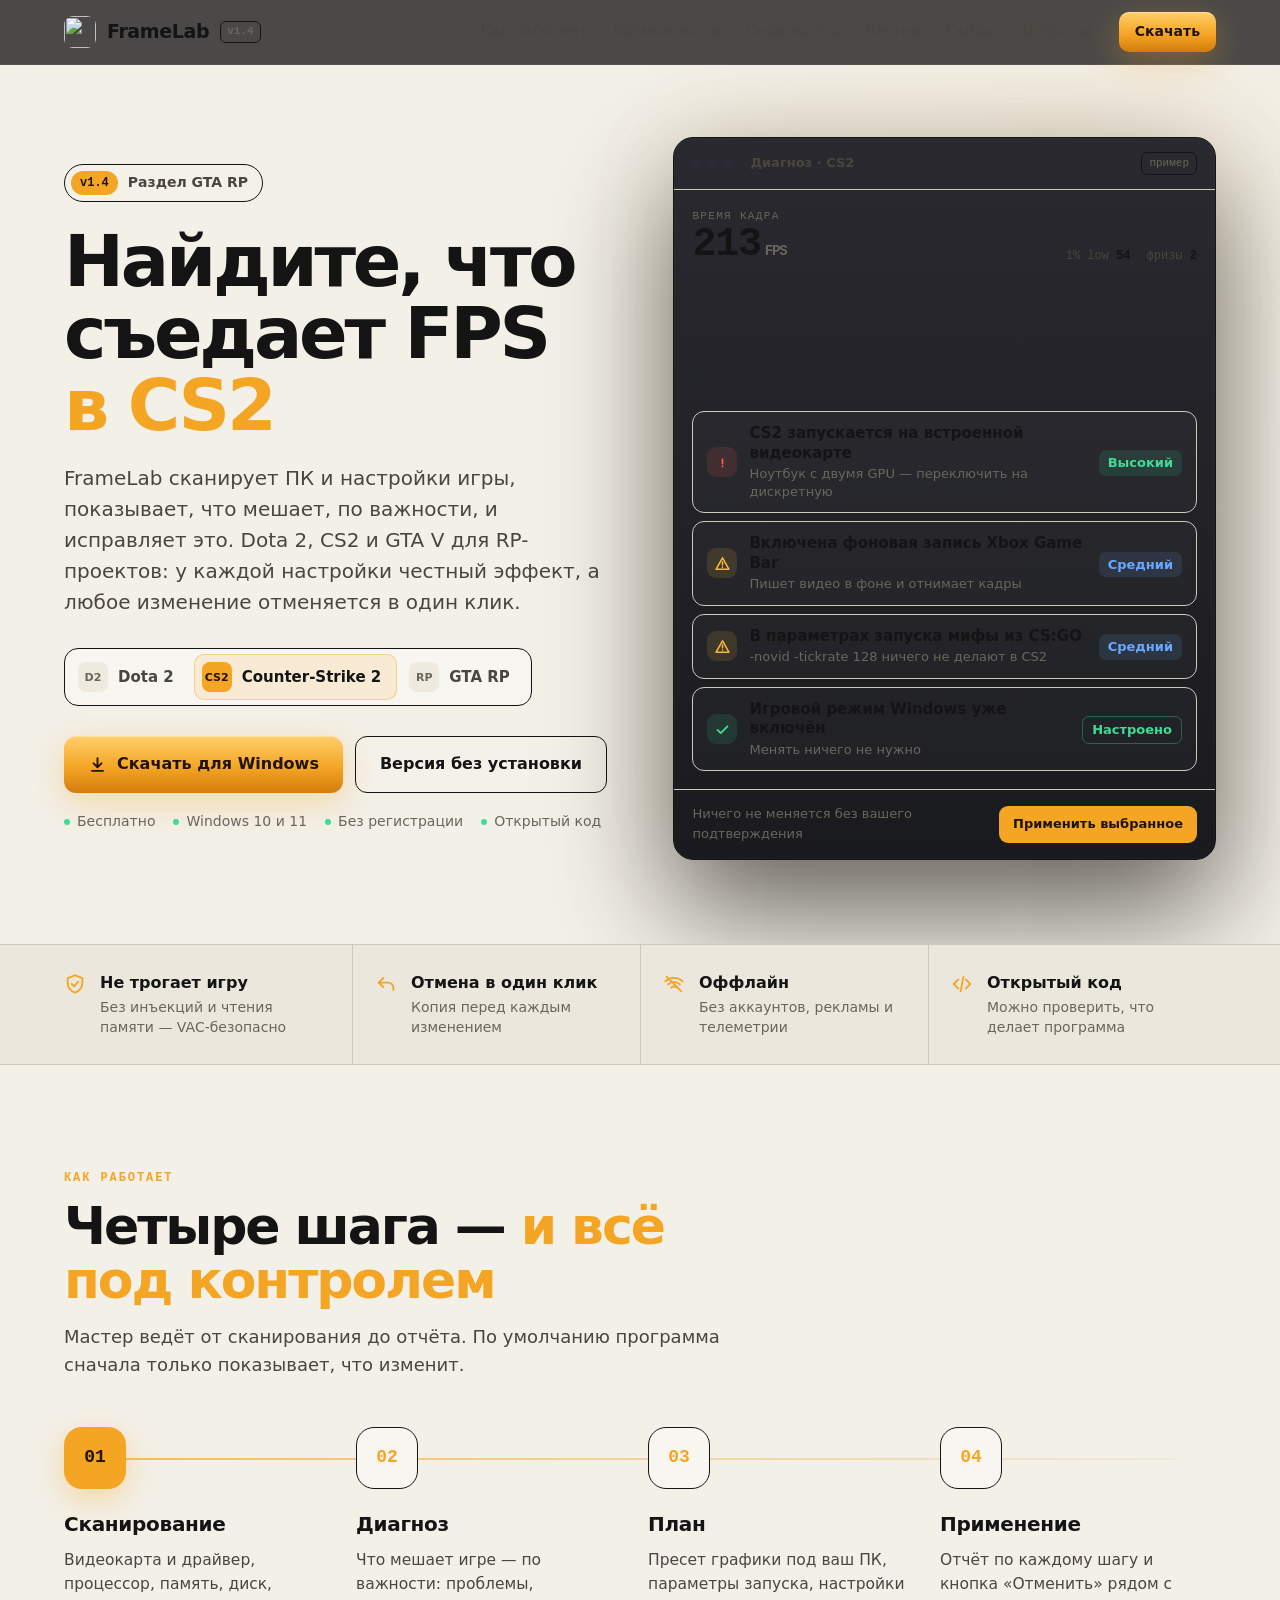
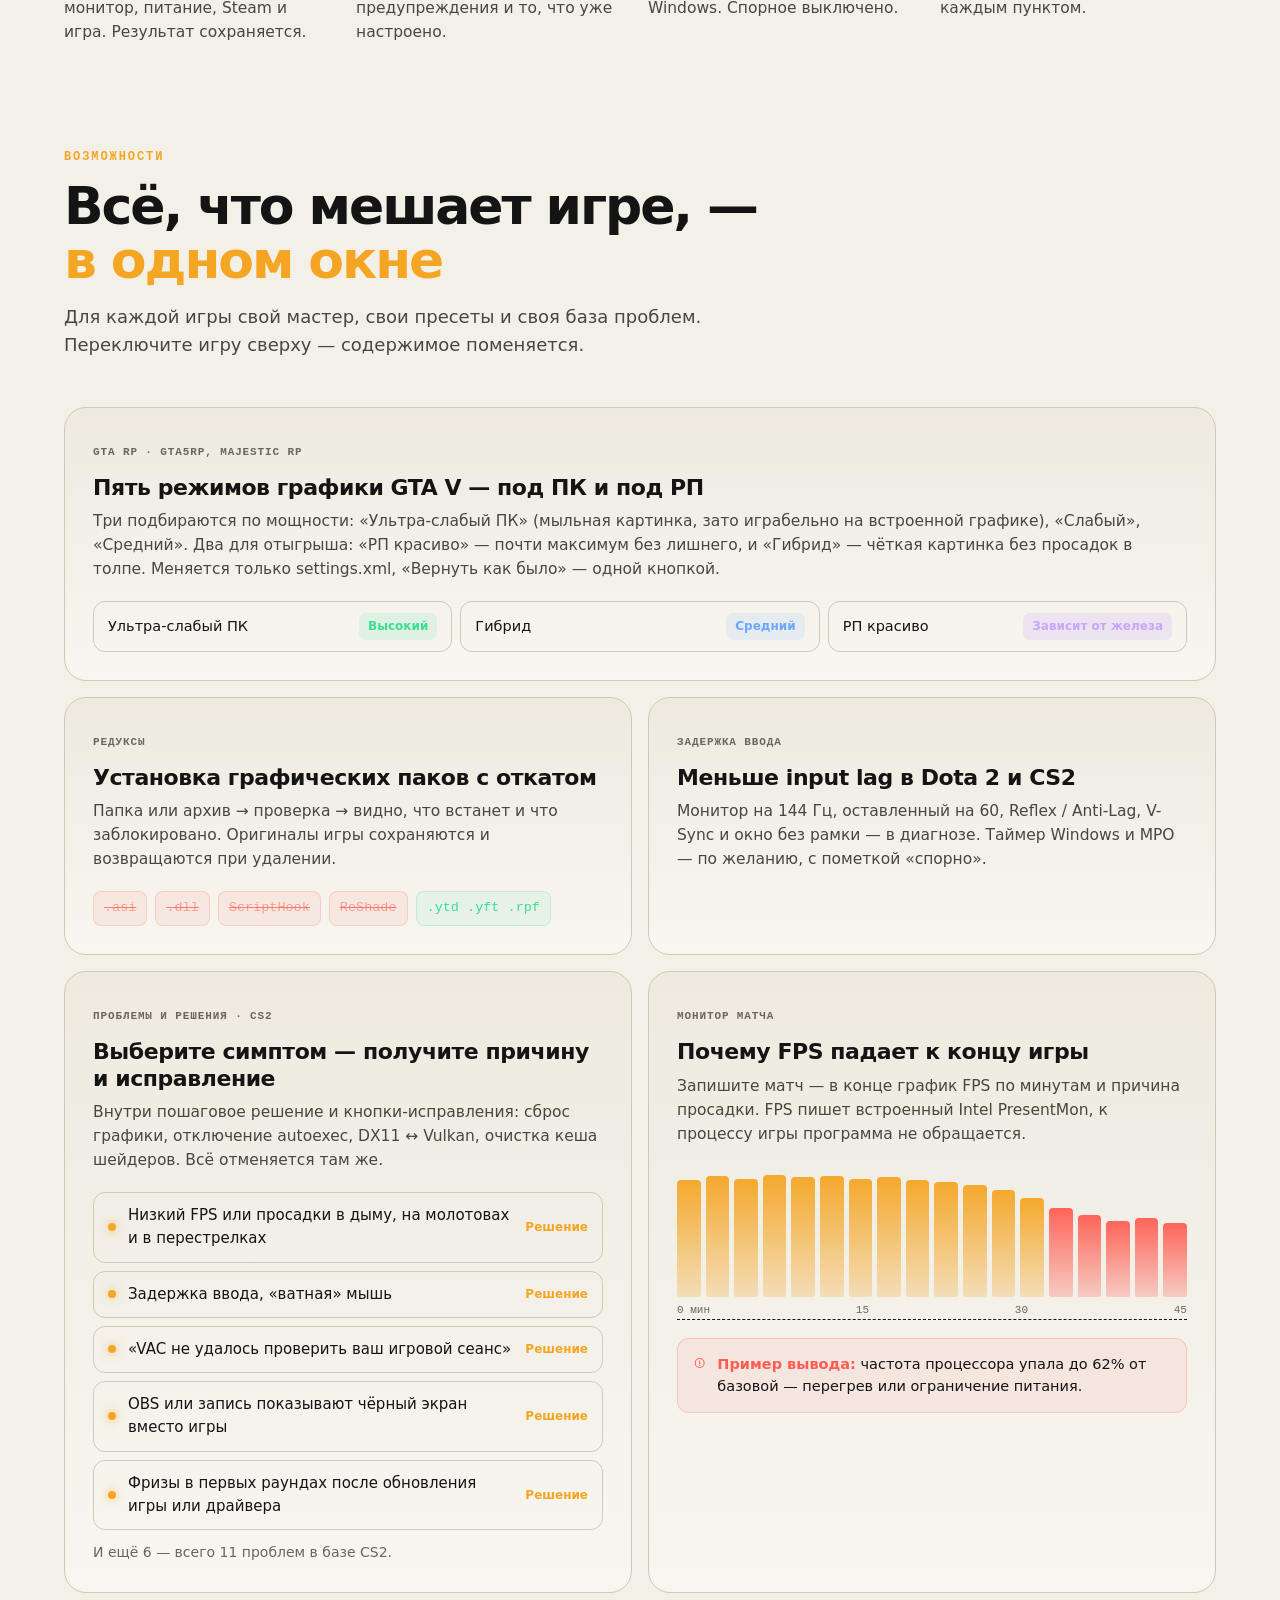
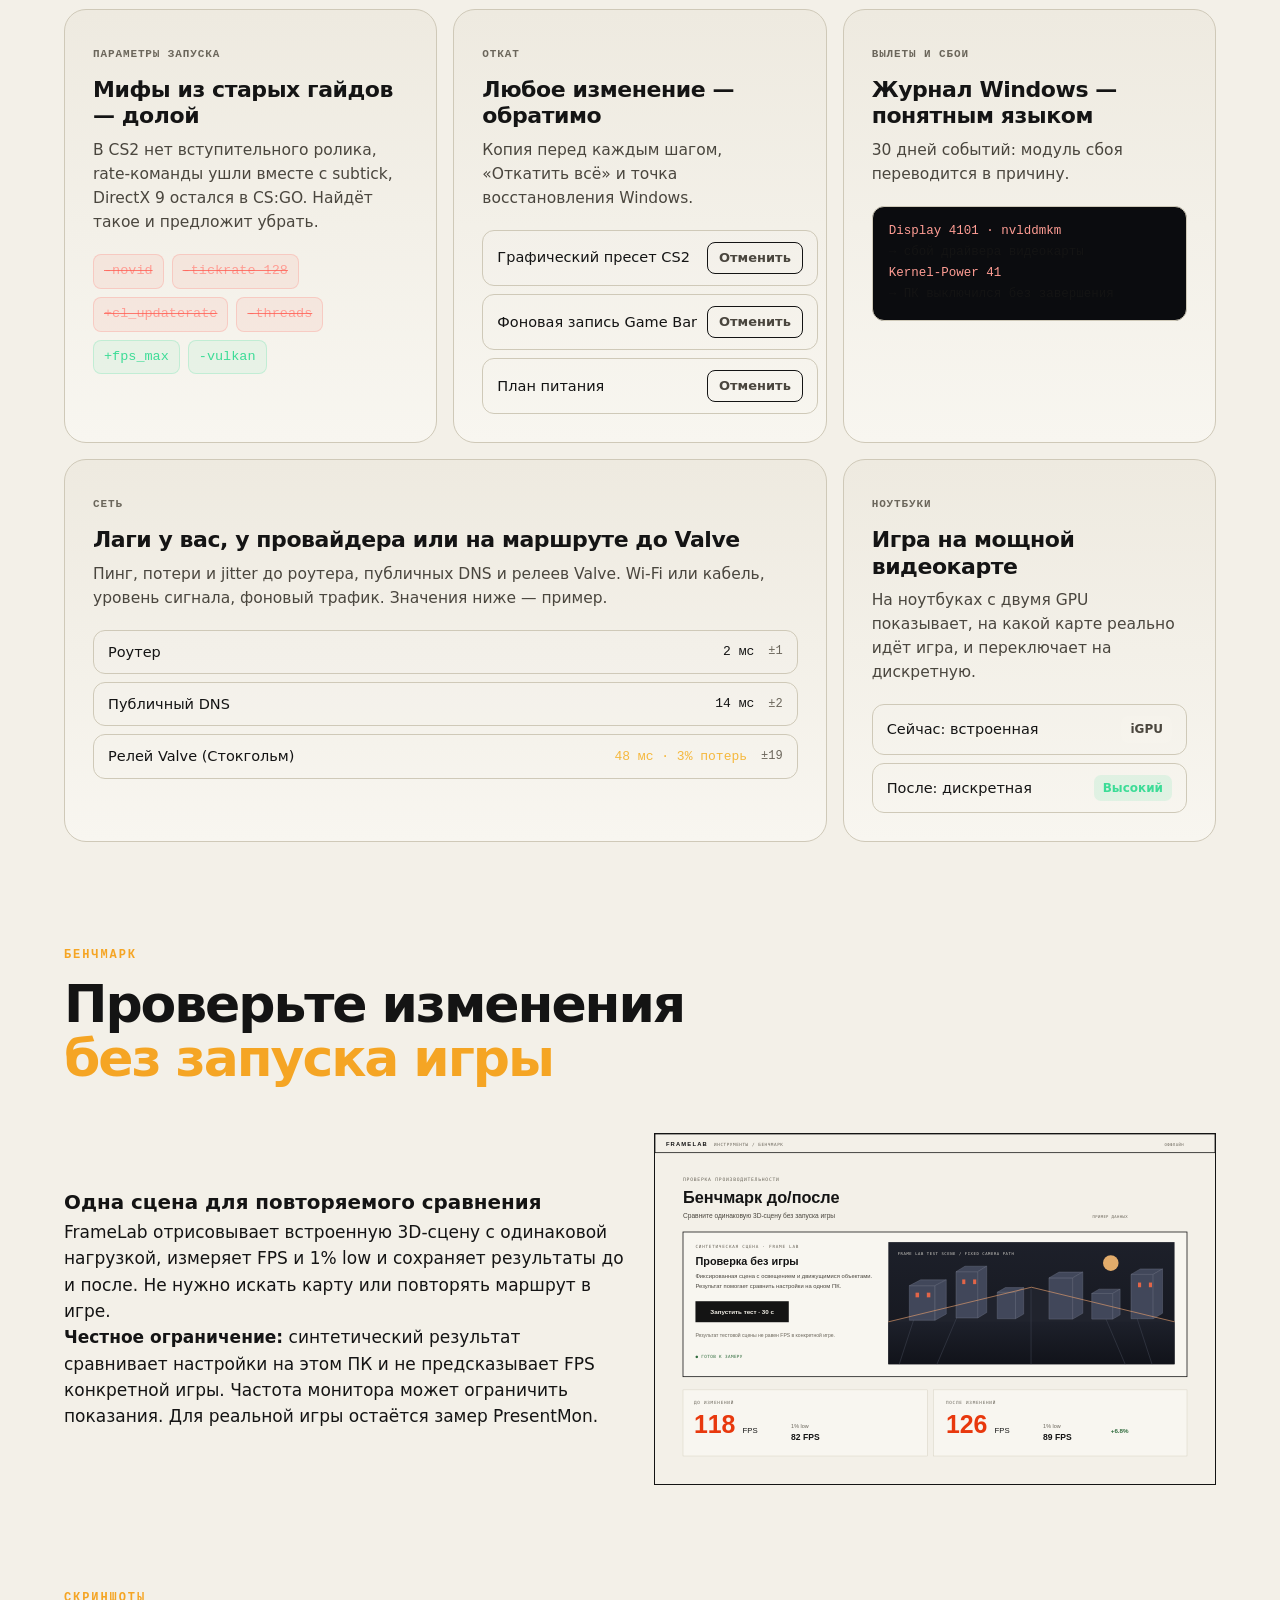
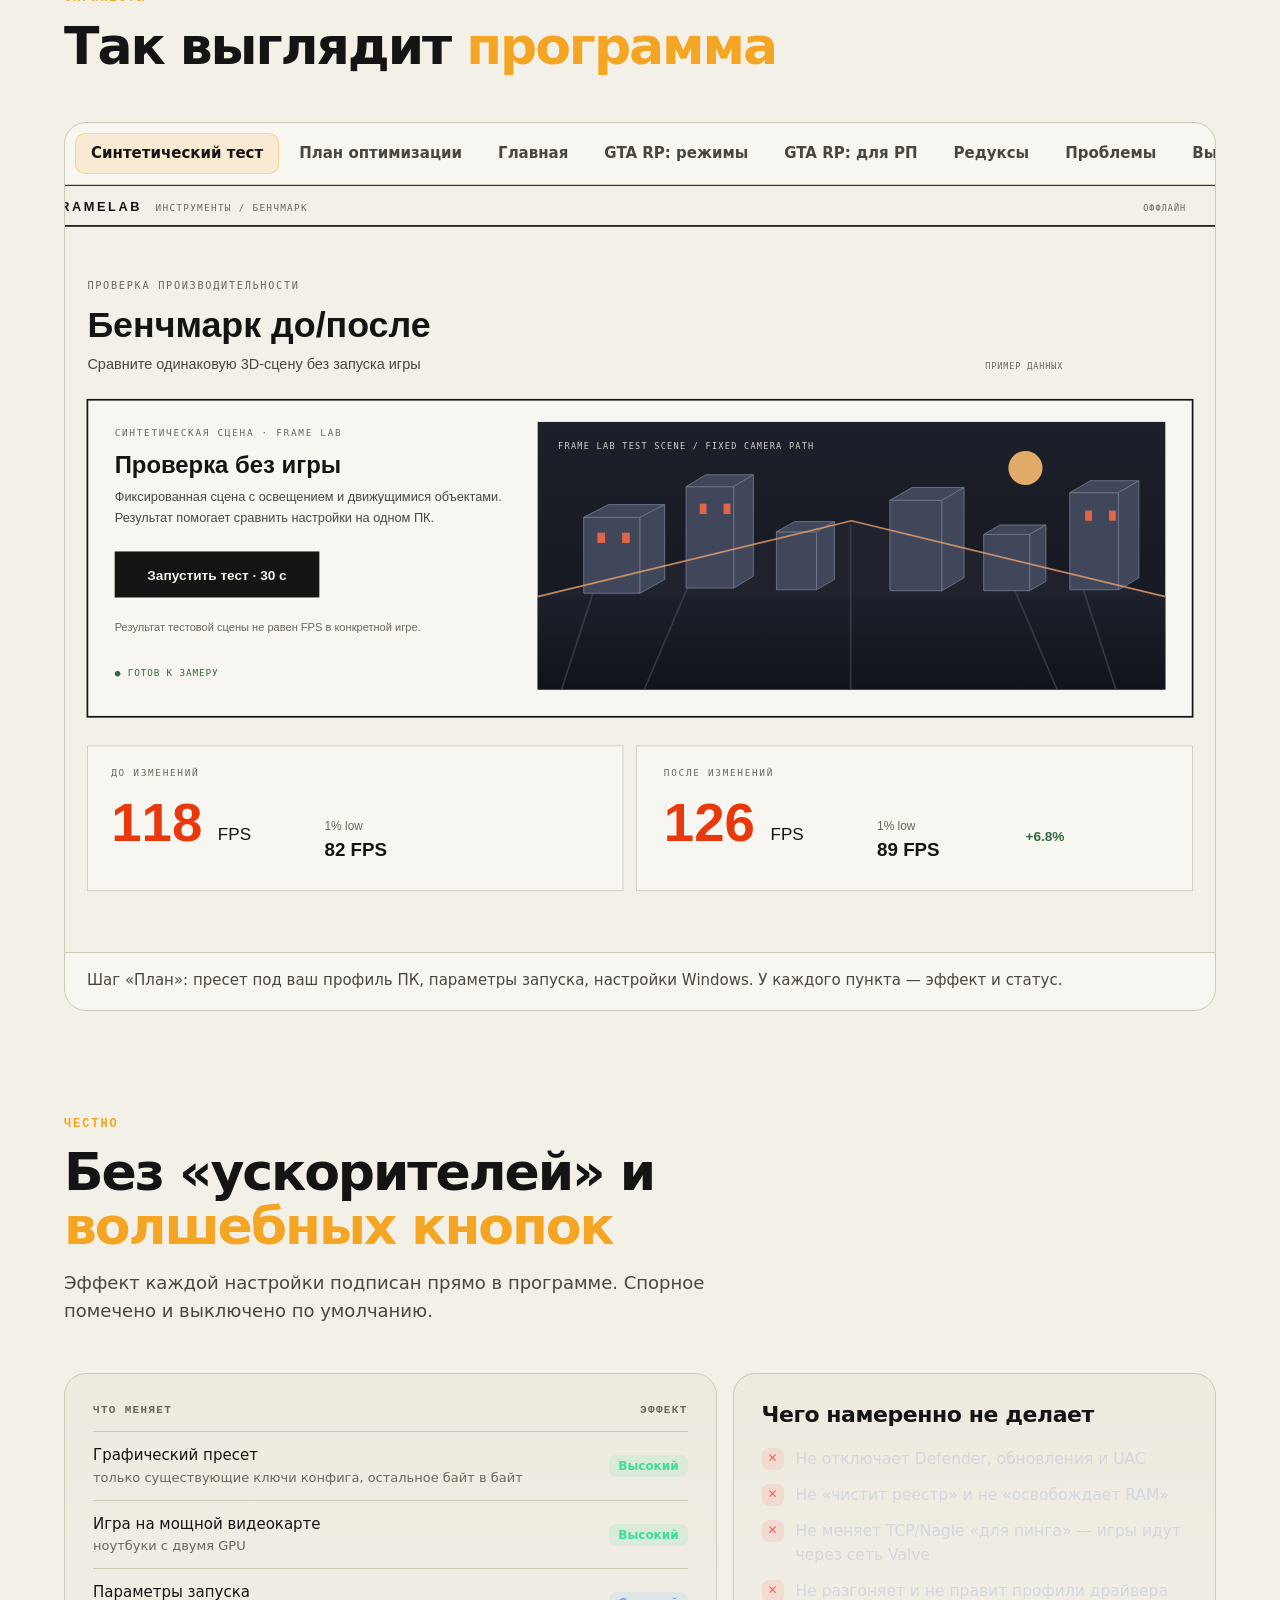
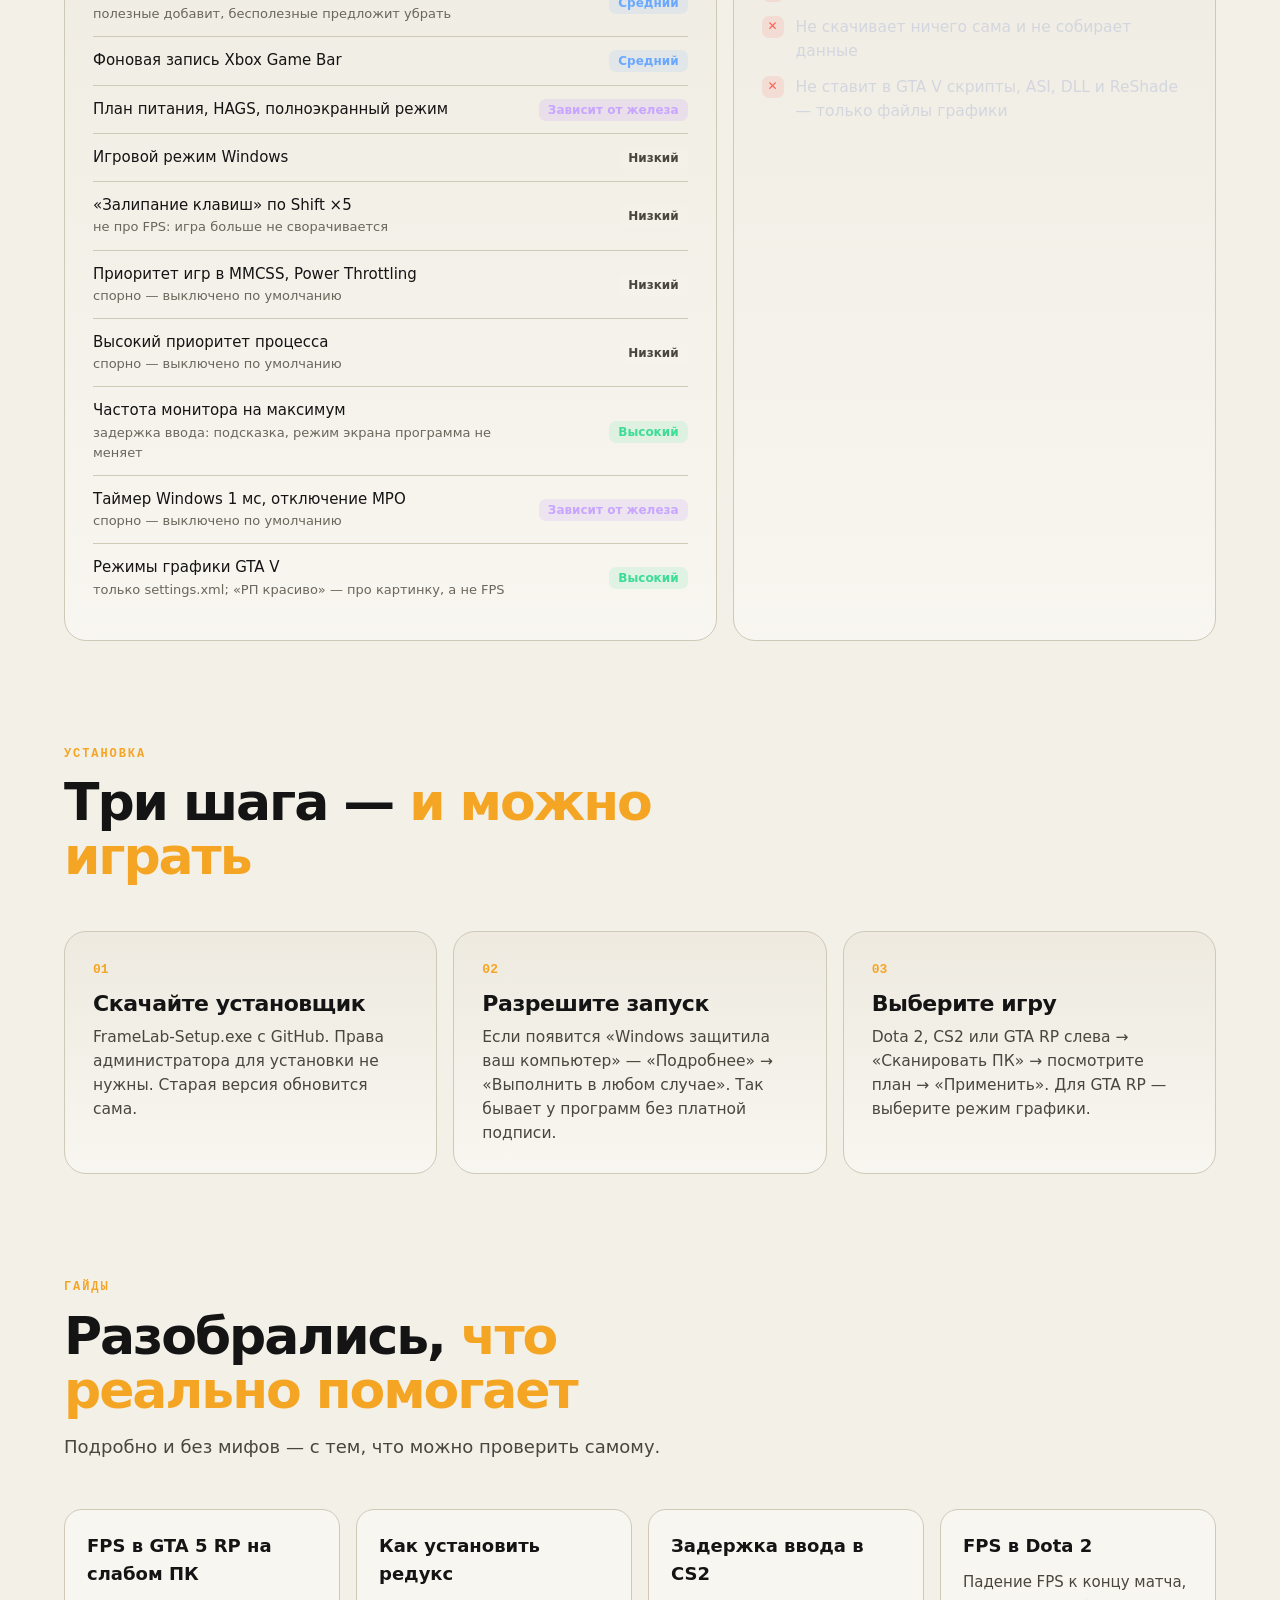
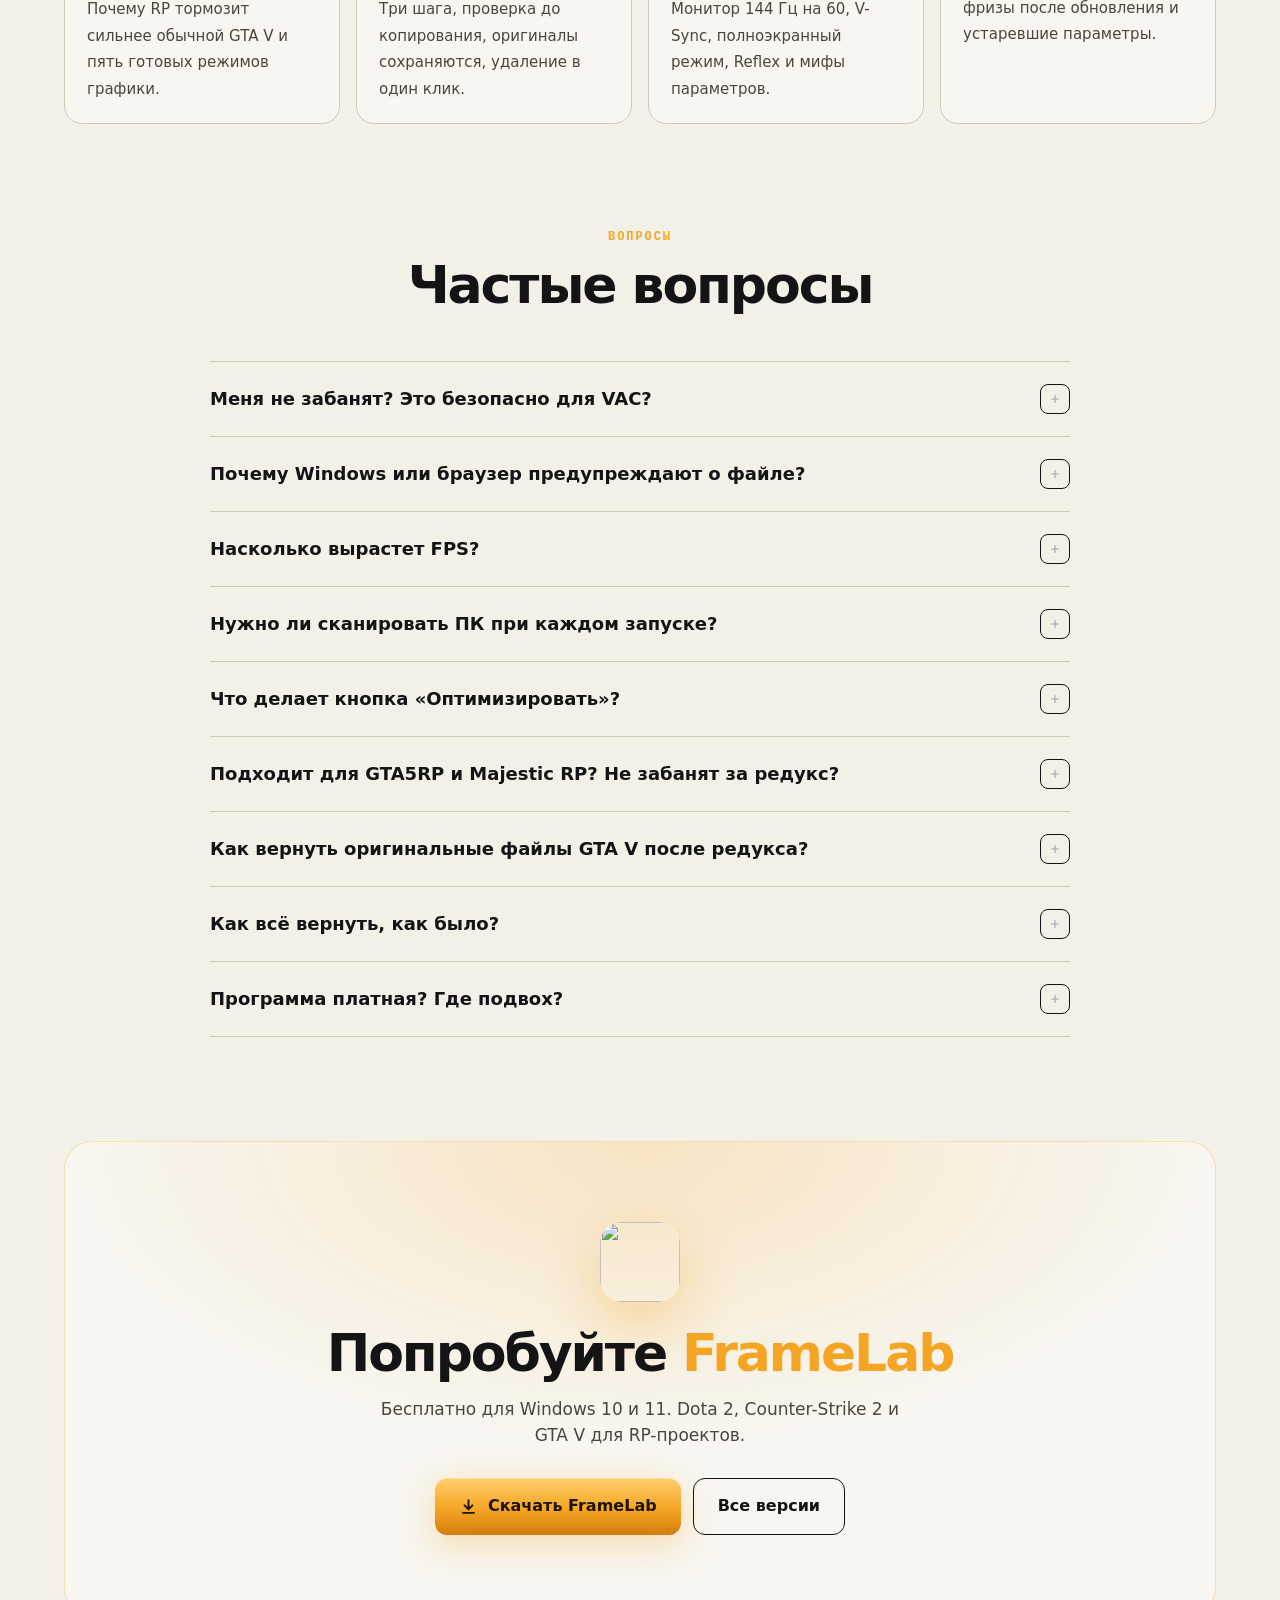
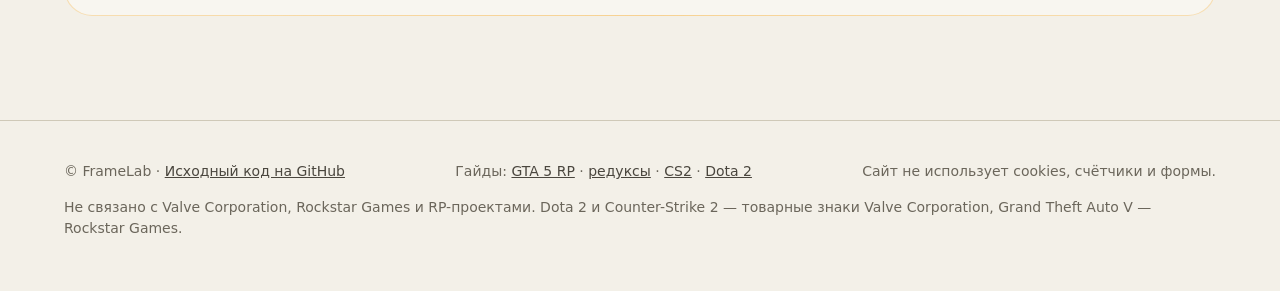
==== site/index.html @ 77745fe6 "Add synthetic 3D benchmark and refresh landing page" ====
<!doctype html>
<html lang="ru" data-game="cs2">
<head>
<meta charset="utf-8">
<meta name="viewport" content="width=device-width, initial-scale=1">
<title>FrameLab — бесплатная оптимизация Dota 2, CS2 и GTA RP</title>
<meta name="description" content="FrameLab — бесплатная программа для Windows: диагностика и оптимизация Dota 2, Counter-Strike 2 и GTA RP, синтетический 3D-бенчмарк и откат изменений. Оффлайн и без телеметрии.">
<meta property="og:title" content="FrameLab — оптимизация Dota 2, CS2 и GTA RP">
<meta property="og:description" content="Бесплатно, оффлайн, VAC-безопасно. Оптимизация игр, встроенная тестовая 3D-сцена, бенчмарк до/после и монитор матча.">
<meta property="og:image" content="https://derposd.github.io/v60/img/og.jpg">
<meta property="og:image:width" content="1200">
<meta property="og:image:height" content="630">
<meta property="og:type" content="website">
<meta property="og:url" content="https://derposd.github.io/v60/">
<meta property="og:locale" content="ru_RU">
<meta property="og:site_name" content="FrameLab">
<meta name="twitter:card" content="summary_large_image">
<link rel="canonical" href="https://derposd.github.io/v60/">
<meta name="theme-color" content="#f3f0e8">
<link rel="icon" href="img/favicon.png">
<script type="application/ld+json">{"@context": "https://schema.org", "@graph": [{"@type": "SoftwareApplication", "name": "FrameLab", "applicationCategory": "UtilitiesApplication", "operatingSystem": "Windows 10, Windows 11", "softwareVersion": "1.4.0", "inLanguage": "ru", "url": "https://derposd.github.io/v60/", "downloadUrl": "https://github.com/Derposd/v60/releases/latest/download/FrameLab-Setup.exe", "image": "https://derposd.github.io/v60/img/og.jpg", "screenshot": "https://derposd.github.io/v60/img/gta-modes.jpg", "description": "Бесплатная программа для Windows: больше FPS и меньше фризов в Dota 2, Counter-Strike 2 и GTA V для RP-проектов. Оффлайн, любое изменение отменяется в один клик.", "offers": {"@type": "Offer", "price": "0", "priceCurrency": "RUB"}}, {"@type": "FAQPage", "mainEntity": [{"@type": "Question", "name": "Меня не забанят? Это безопасно для VAC?", "acceptedAnswer": {"@type": "Answer", "text": "Программа не вмешивается в процесс игры: не читает и не меняет её память, не встраивает свои модули. Она меняет только файлы настроек игры, параметры запуска в Steam и настройки Windows — то же самое, что можно сделать руками в меню."}}, {"@type": "Question", "name": "Почему Windows или браузер предупреждают о файле?", "acceptedAnswer": {"@type": "Answer", "text": "У программы нет платного сертификата подписи кода, поэтому SmartScreen показывает предупреждение для новых файлов. Скачивайте только по ссылкам с этой страницы — они ведут на официальную страницу релизов на GitHub."}}, {"@type": "Question", "name": "Насколько вырастет FPS?", "acceptedAnswer": {"@type": "Answer", "text": "Зависит от железа и от того, что было настроено раньше. Больше всего дают пресет графики, запуск на дискретной видеокарте в ноутбуках и отключение фоновой записи. Проверить эффект можно в «Мониторе матча»."}}, {"@type": "Question", "name": "Нужно ли сканировать ПК при каждом запуске?", "acceptedAnswer": {"@type": "Answer", "text": "Нет. С версии 1.2.1 результат сохраняется: при следующем запуске программа сразу показывает диагноз, а Steam, игры и настройки Windows перепроверяет за секунду. Полное сканирование повторится само, если сменилась видеокарта, драйвер или процессор."}}, {"@type": "Question", "name": "Что делает кнопка «Оптимизировать»?", "acceptedAnswer": {"@type": "Answer", "text": "Применяет для всех установленных игр только то, что мастер выбрал бы сам: рекомендованные для вашего ПК настройки без спорных пунктов и без перезагрузки. Перед применением показывает список, после — отчёт и кнопку «Отменить всё». Программы не закрываются, ничего не удаляется и не разгоняется."}}, {"@type": "Question", "name": "Подходит для GTA5RP и Majestic RP? Не забанят за редукс?", "acceptedAnswer": {"@type": "Answer", "text": "Режимы графики меняют только settings.xml — то же, что меню настроек игры, поэтому работают на любом RP-сервере. Менеджер редуксов ставит только файлы графики и никогда не ставит код (скрипты, ASI, DLL, ReShade). Но правила модов у каждого проекта свои: паки, убирающие объекты, делающие текстуры прозрачными или дающие другое преимущество, считаются читом. Прочитайте правила проекта перед установкой."}}, {"@type": "Question", "name": "Как вернуть оригинальные файлы GTA V после редукса?", "acceptedAnswer": {"@type": "Answer", "text": "На вкладке «Редуксы» нажмите «Удалить (вернуть оригиналы)». Заменённые файлы игры при установке переносятся в папку .framelab внутри GTA V и возвращаются на место. Прерванная установка откатывается там же."}}, {"@type": "Question", "name": "Как всё вернуть, как было?", "acceptedAnswer": {"@type": "Answer", "text": "Рядом с каждым изменением есть кнопка «Отменить», а на вкладке «Откат» — «Откатить всё». Копии хранятся в %LOCALAPPDATA%\\Dota2Optimizer и не удаляются вместе с программой."}}, {"@type": "Question", "name": "Программа платная? Где подвох?", "acceptedAnswer": {"@type": "Answer", "text": "Бесплатно, без рекламы и регистрации. Код открыт на GitHub — можно проверить, что программа делает."}}]}]}</script>
<!-- No analytics, no cookies, no third-party fonts: the page only loads files from this site. -->
<style>
  :root {
    --bg: #09090c; --bg2: #0e0f13; --panel: #121318; --panel2: #181920; --line: #22242c; --line2: #2c2f39;
    --text: #f1f2f6; --muted: #a3a8b5; --subtle: #6c7280;
    --ok: #3ddc97; --warn: #f5b83d; --crit: #ff5d52; --info: #6aa8ff;
    --font: "Segoe UI Variable Display", "Segoe UI", Inter, system-ui, -apple-system, Roboto, sans-serif;
    --mono: "Cascadia Mono", "JetBrains Mono", "SF Mono", Consolas, ui-monospace, monospace;
    /* game accent, switched by data-game */
    --a: #f5a524; --a2: #ffcf6b; --a3: #d27c0c; --on-a: #1f1404; --a-rgb: 245,165,36;
  }
  html[data-game="dota"] { --a: #f0453a; --a2: #ff8a7a; --a3: #b5231b; --on-a: #fff; --a-rgb: 240,69,58; }
  html[data-game="gta"] { --a: #7c6cff; --a2: #a99cff; --a3: #4c3bd9; --on-a: #fff; --a-rgb: 124,108,255; }

  /* FrameLab paper palette: quiet, typographic surfaces with thin ink rules. */
  :root { --bg:#f3f0e8; --bg2:#ebe7dd; --panel:#f8f6f0; --panel2:#eeeae0; --line:#cfc9b8; --line2:#141414; --text:#141414; --muted:#4a463e; --subtle:#6b665b; }
  body { background:var(--bg); }
  nav { background:rgba(243,240,232,.94); border-bottom:1px solid var(--line); backdrop-filter:blur(12px); }
  .hero { padding-top:64px; }
  .hero::before { background-image:radial-gradient(rgba(20,20,20,.10) 1px,transparent 1px); }
  .hero::after { opacity:.12; }
  .pill,.switch { background:var(--panel); border-color:var(--line); border-radius:4px; }
  .pill b { border-radius:2px; }
  .btn { border-radius:3px; }
  .btn-primary { color:#f3f0e8; background:var(--a); box-shadow:none; }
  .btn-primary:hover { box-shadow:0 6px 20px rgba(var(--a-rgb),.16); }
  .btn-ghost,.switch { background:transparent; border:1px solid var(--line2); }
  .btn-ghost:hover { background:var(--panel2); }
  .switch button[aria-pressed="true"] { background:rgba(var(--a-rgb),.11); box-shadow:inset 0 0 0 1px rgba(var(--a-rgb),.55); }
  .hud { background:var(--panel); border:1px solid var(--line2); border-radius:2px; box-shadow:10px 10px 0 rgba(20,20,20,.08); }
  .hud-top,.hud-foot { border-color:var(--line); }
  .hud-top .dots i { background:#cfc9b8; }
  .strip { background:var(--panel); }
  .feature,.card,.faq-item { border-radius:2px; }
  .gallery { background:var(--panel); border:1px solid var(--line2); border-radius:2px; }
  .gallery img { background:#e6e1d6; }
  section { scroll-margin-top:84px; }
  @media(max-width:720px) { .hero { padding-top:42px; } }

  * { box-sizing: border-box; margin: 0; padding: 0; }
  html { scroll-behavior: smooth; }
  body { background: var(--bg); color: var(--text); font-family: var(--font); font-size: 17px; line-height: 1.55; -webkit-font-smoothing: antialiased; overflow-x: hidden; }
  a { color: inherit; }
  img { max-width: 100%; height: auto; display: block; }
  button { font: inherit; color: inherit; background: none; border: 0; cursor: pointer; }
  .wrap { max-width: 1200px; margin: 0 auto; padding: 0 24px; }
  .mono { font-family: var(--mono); }
  .acc { color: var(--a); transition: color .4s; }
  *, *::before, *::after { transition-property: background-color, border-color, color, box-shadow; transition-duration: .4s; transition-timing-function: ease; }

  /* ---------- nav ---------- */
  nav { position: sticky; top: 0; z-index: 20; background: rgba(9,9,12,.72); backdrop-filter: blur(16px) saturate(1.4); -webkit-backdrop-filter: blur(16px) saturate(1.4); border-bottom: 1px solid rgba(255,255,255,.06); }
  nav .wrap { display: flex; align-items: center; gap: 28px; height: 64px; }
  .brand { display: flex; align-items: center; gap: 11px; font-weight: 800; font-size: 19px; text-decoration: none; letter-spacing: -0.02em; }
  .brand img { width: 32px; height: 32px; border-radius: 9px; }
  .brand small { font-family: var(--mono); font-size: 11px; font-weight: 600; color: var(--subtle); border: 1px solid var(--line2); border-radius: 6px; padding: 1px 6px; letter-spacing: 0; }
  nav .links { display: flex; gap: 26px; margin-left: auto; font-size: 15px; color: var(--muted); }
  nav .links a { text-decoration: none; }
  nav .links a:hover { color: var(--text); }

  /* ---------- buttons ---------- */
  .btn { display: inline-flex; align-items: center; justify-content: center; gap: 10px; padding: 15px 24px; border-radius: 12px; font-weight: 750; font-size: 16px; text-decoration: none; white-space: nowrap;
         transition: transform .15s, box-shadow .3s, background .3s, color .3s; }
  .btn svg { width: 19px; height: 19px; flex: none; }
  .btn-primary { color: var(--on-a); background: linear-gradient(180deg, var(--a2), var(--a) 55%, var(--a3)); box-shadow: 0 10px 34px rgba(var(--a-rgb), .32), inset 0 1px 0 rgba(255,255,255,.35); }
  .btn-primary:hover { transform: translateY(-2px); box-shadow: 0 16px 44px rgba(var(--a-rgb), .45), inset 0 1px 0 rgba(255,255,255,.35); }
  .btn-ghost { background: rgba(255,255,255,.04); border: 1px solid var(--line2); }
  .btn-ghost:hover { background: rgba(255,255,255,.08); }
  nav .btn { padding: 9px 16px; font-size: 14px; border-radius: 10px; }

  /* ---------- hero ---------- */
  .hero { position: relative; padding: 72px 0 84px; overflow: hidden; isolation: isolate; }
  .hero::before { content: ""; position: absolute; inset: 0; z-index: -2;
    background-image: radial-gradient(rgba(255,255,255,.07) 1px, transparent 1px); background-size: 26px 26px;
    -webkit-mask-image: radial-gradient(ellipse 80% 70% at 60% 30%, #000 30%, transparent 75%); mask-image: radial-gradient(ellipse 80% 70% at 60% 30%, #000 30%, transparent 75%); }
  .hero::after { content: ""; position: absolute; z-index: -1; width: 1100px; height: 900px; right: -320px; top: -360px; border-radius: 50%;
    background: radial-gradient(circle, rgba(var(--a-rgb), .26), rgba(var(--a-rgb), 0) 62%); transition: background .6s; }
  .hero .wrap { display: grid; grid-template-columns: 1.02fr 1fr; gap: 56px; align-items: center; }
  .pill { display: inline-flex; align-items: center; gap: 10px; padding: 6px 14px 6px 6px; border-radius: 999px; font-size: 14px; font-weight: 600; color: var(--muted);
          background: rgba(255,255,255,.04); border: 1px solid var(--line2); text-decoration: none; }
  .pill b { font-family: var(--mono); font-size: 12px; font-weight: 700; color: var(--on-a); background: var(--a); border-radius: 999px; padding: 3px 9px; }
  .pill:hover { border-color: rgba(var(--a-rgb), .5); }
  h1 { font-size: clamp(42px, 5.6vw, 72px); line-height: 1.0; letter-spacing: -0.045em; font-weight: 850; margin-top: 24px; }
  h1 .acc { display: inline-block; }
  .lead { font-size: clamp(17px, 1.6vw, 20px); color: var(--muted); max-width: 560px; margin-top: 22px; }
  .switch { display: inline-flex; margin-top: 30px; padding: 5px; gap: 4px; border-radius: 14px; background: var(--panel); border: 1px solid var(--line2); }
  .switch button { display: flex; align-items: center; gap: 10px; padding: 8px 16px 8px 8px; border-radius: 10px; font-weight: 700; font-size: 15px; color: var(--muted); }
  .switch button i { width: 30px; height: 30px; border-radius: 8px; display: grid; place-items: center; font-style: normal; font-weight: 900; font-size: 11px; background: var(--panel2); color: var(--subtle); }
  .switch button[aria-pressed="true"] { background: rgba(var(--a-rgb), .14); color: var(--text); box-shadow: inset 0 0 0 1px rgba(var(--a-rgb), .4); }
  .switch button[aria-pressed="true"] i { background: var(--a); color: var(--on-a); }
  .switch button { white-space: nowrap; }
  .switch .short { display: none; }
  .cta-row { display: flex; gap: 12px; flex-wrap: wrap; margin-top: 30px; }
  .meta { display: flex; flex-wrap: wrap; gap: 6px 18px; margin-top: 18px; font-size: 14px; color: var(--subtle); }
  .meta span { display: inline-flex; align-items: center; gap: 7px; }
  .meta span::before { content: ""; width: 6px; height: 6px; border-radius: 50%; background: var(--ok); }

  /* hero visual: example diagnosis */
  .hud { position: relative; border-radius: 20px; background: linear-gradient(180deg, rgba(24,25,32,.92), rgba(14,15,19,.95)); border: 1px solid var(--line2);
         box-shadow: 0 50px 120px rgba(0,0,0,.6), 0 0 0 1px rgba(255,255,255,.02) inset, 0 0 90px rgba(var(--a-rgb), .10); overflow: hidden; }
  .hud-top { display: flex; align-items: center; gap: 10px; padding: 14px 18px; border-bottom: 1px solid var(--line); font-size: 13px; color: var(--subtle); }
  .hud-top .dots { display: flex; gap: 6px; }
  .hud-top .dots i { width: 10px; height: 10px; border-radius: 50%; background: #2a2c35; }
  .hud-top .t { margin-left: 6px; font-weight: 600; color: var(--muted); }
  .hud-top .ex { margin-left: auto; font-family: var(--mono); font-size: 11px; border: 1px solid var(--line2); border-radius: 6px; padding: 2px 7px; }
  .graph { position: relative; padding: 18px 18px 6px; }
  .graph-head { display: flex; align-items: flex-end; justify-content: space-between; gap: 12px; }
  .graph-head .lbl { font-family: var(--mono); font-size: 11px; letter-spacing: .12em; text-transform: uppercase; color: var(--subtle); }
  .fps { font-family: var(--mono); font-weight: 700; font-size: 40px; line-height: 1; letter-spacing: -0.03em; }
  .fps small { font-size: 14px; color: var(--subtle); font-weight: 600; margin-left: 4px; }
  .fps-stats { display: flex; gap: 16px; font-family: var(--mono); font-size: 12px; color: var(--muted); }
  .fps-stats b { color: var(--text); font-weight: 600; }
  #ft { display: block; width: 100%; height: 120px; margin-top: 12px; }
  .diag { padding: 8px 18px 18px; display: grid; gap: 8px; }
  .row { display: grid; grid-template-columns: auto 1fr auto; align-items: center; gap: 12px; padding: 12px 14px; border-radius: 12px; background: rgba(255,255,255,.025); border: 1px solid var(--line); }
  .sev { width: 30px; height: 30px; border-radius: 9px; display: grid; place-items: center; }
  .sev svg { width: 17px; height: 17px; }
  .sev.crit { background: rgba(255,93,82,.13); color: var(--crit); }
  .sev.warn { background: rgba(245,184,61,.13); color: var(--warn); }
  .sev.ok { background: rgba(61,220,151,.12); color: var(--ok); }
  .row b { display: block; font-size: 15px; font-weight: 650; line-height: 1.3; }
  .row span { display: block; font-size: 13px; color: var(--subtle); line-height: 1.35; margin-top: 2px; }
  .chip { font-size: 12px; font-weight: 700; padding: 4px 9px; border-radius: 7px; white-space: nowrap; }
  .chip.hi { color: var(--ok); background: rgba(61,220,151,.12); }
  .chip.md { color: var(--info); background: rgba(106,168,255,.12); }
  .chip.lo { color: var(--muted); background: rgba(255,255,255,.06); }
  .chip.hw { color: #c8a6ff; background: rgba(168,120,255,.13); }
  .chip.done { color: var(--ok); background: transparent; border: 1px solid rgba(61,220,151,.35); }
  .hud-foot { display: flex; align-items: center; justify-content: space-between; gap: 12px; padding: 14px 18px; border-top: 1px solid var(--line); font-size: 13px; color: var(--subtle); }
  .hud-foot .mini { padding: 8px 14px; border-radius: 9px; font-weight: 700; font-size: 13px; color: var(--on-a); background: var(--a); white-space: nowrap; }

  /* ---------- trust strip ---------- */
  .strip { border-top: 1px solid var(--line); border-bottom: 1px solid var(--line); background: var(--bg2); }
  .strip .wrap { display: grid; grid-template-columns: repeat(4, 1fr); }
  .strip div.it { display: flex; gap: 14px; align-items: flex-start; padding: 26px 22px; border-left: 1px solid var(--line); }
  .strip div.it:first-child { border-left: 0; padding-left: 0; }
  .strip svg { width: 22px; height: 22px; flex: none; color: var(--a); margin-top: 2px; }
  .strip b { display: block; font-size: 16px; }
  .strip span { display: block; font-size: 14px; color: var(--subtle); line-height: 1.4; margin-top: 3px; }

  /* ---------- sections ---------- */
  section { padding: 104px 0; }
  .head { max-width: 720px; margin-bottom: 48px; }
  .head.c { margin-left: auto; margin-right: auto; text-align: center; }
  .k { font-family: var(--mono); font-size: 12px; font-weight: 600; letter-spacing: .16em; text-transform: uppercase; color: var(--a); }
  h2 { font-size: clamp(32px, 4.2vw, 52px); line-height: 1.04; letter-spacing: -0.04em; font-weight: 850; margin-top: 12px; }
  .head p { color: var(--muted); margin-top: 16px; font-size: 18px; }

  /* steps */
  .flow { display: grid; grid-template-columns: repeat(4, 1fr); gap: 16px; position: relative; }
  .flow::before { content: ""; position: absolute; left: 40px; right: 40px; top: 31px; height: 2px; background: linear-gradient(90deg, rgba(var(--a-rgb), .7), rgba(var(--a-rgb), .1)); }
  .st { position: relative; }
  .st .n { position: relative; width: 62px; height: 62px; border-radius: 18px; display: grid; place-items: center; font-family: var(--mono); font-weight: 700; font-size: 18px;
           background: var(--panel); border: 1px solid var(--line2); color: var(--a); }
  .st:first-child .n { background: var(--a); color: var(--on-a); border-color: transparent; box-shadow: 0 10px 30px rgba(var(--a-rgb), .35); }
  .st h3 { font-size: 20px; font-weight: 750; letter-spacing: -0.015em; margin-top: 20px; }
  .st p { color: var(--muted); font-size: 15.5px; margin-top: 8px; max-width: 260px; }

  /* bento */
  .bento { display: grid; grid-template-columns: repeat(6, 1fr); gap: 16px; }
  .tile { position: relative; overflow: hidden; border-radius: 22px; background: linear-gradient(180deg, var(--panel2), var(--panel)); border: 1px solid var(--line); padding: 28px; }
  .tile:hover { border-color: var(--line2); }
  .tile.w3 { grid-column: span 3; } .tile.w2 { grid-column: span 2; } .tile.w4 { grid-column: span 4; } .tile.w6 { grid-column: span 6; }
  .undo.three { grid-template-columns: repeat(3, 1fr); }
  /* With GTA RP picked, the switching tiles already show its modes and redux check. */
  html[data-game="gta"] .tile.gta-dup { display: none; }
  html[data-game="gta"] .tile.lag { grid-column: span 6; }
  .tile h3 { font-size: 22px; font-weight: 800; letter-spacing: -0.02em; line-height: 1.2; }
  .tile > p { color: var(--muted); margin-top: 8px; font-size: 15.5px; }
  .tile .tg { display: inline-block; font-family: var(--mono); font-size: 11px; font-weight: 600; letter-spacing: .08em; text-transform: uppercase; color: var(--subtle); margin-bottom: 14px; }
  .issues { list-style: none; margin-top: 20px; display: grid; gap: 8px; }
  .issues li { display: flex; align-items: center; gap: 12px; padding: 11px 14px; border-radius: 12px; background: rgba(255,255,255,.025); border: 1px solid var(--line); font-size: 15px; }
  .issues li::before { content: ""; flex: none; width: 8px; height: 8px; border-radius: 50%; background: var(--a); box-shadow: 0 0 10px rgba(var(--a-rgb), .7); }
  .issues li em { margin-left: auto; font-style: normal; font-size: 12px; font-weight: 700; color: var(--a); white-space: nowrap; }
  .more { margin-top: 12px; font-size: 14px; color: var(--subtle); }
  .bars { display: flex; align-items: flex-end; gap: 5px; height: 150px; margin-top: 24px; padding-bottom: 22px; position: relative; border-bottom: 1px dashed var(--line2); }
  .bars i { flex: 1; border-radius: 4px 4px 2px 2px; background: linear-gradient(180deg, rgba(var(--a-rgb), .95), rgba(var(--a-rgb), .25)); }
  .bars i.low { background: linear-gradient(180deg, rgba(255,93,82,.95), rgba(255,93,82,.25)); }
  .bars .ax { position: absolute; left: 0; right: 0; bottom: 0; display: flex; justify-content: space-between; font-family: var(--mono); font-size: 11px; color: var(--subtle); }
  .verdict { display: flex; gap: 12px; align-items: flex-start; margin-top: 18px; padding: 14px 16px; border-radius: 12px; background: rgba(255,93,82,.07); border: 1px solid rgba(255,93,82,.25); font-size: 14.5px; }
  .verdict b { color: var(--crit); }
  .codes { display: flex; flex-wrap: wrap; gap: 8px; margin-top: 20px; }
  .codes code { font-family: var(--mono); font-size: 13.5px; padding: 6px 10px; border-radius: 8px; background: rgba(255,93,82,.08); border: 1px solid rgba(255,93,82,.2); color: #ff9d94; text-decoration: line-through; text-decoration-color: rgba(255,93,82,.8); }
  .codes code.keep { text-decoration: none; color: var(--ok); background: rgba(61,220,151,.08); border-color: rgba(61,220,151,.22); }
  .undo { margin-top: 20px; display: grid; gap: 8px; }
  .undo div { display: flex; align-items: center; justify-content: space-between; gap: 10px; padding: 11px 14px; border-radius: 12px; background: rgba(255,255,255,.025); border: 1px solid var(--line); font-size: 14.5px; }
  .undo div > span:first-child { min-width: 0; overflow: hidden; text-overflow: ellipsis; white-space: nowrap; }
  .undo div b { flex: none; font-size: 13px; font-weight: 700; padding: 5px 11px; border-radius: 8px; border: 1px solid var(--line2); color: var(--muted); }
  .log { margin-top: 20px; font-family: var(--mono); font-size: 12.5px; line-height: 1.7; padding: 14px 16px; border-radius: 12px; background: #0b0c0f; border: 1px solid var(--line); color: var(--subtle); overflow: hidden; }
  .log .e { color: #ff9d94; } .log .r { color: var(--text); }
  .ping { margin-top: 20px; display: grid; gap: 8px; }
  .ping div { display: grid; grid-template-columns: 1fr auto auto; gap: 14px; align-items: center; font-size: 14.5px; padding: 10px 14px; border-radius: 12px; background: rgba(255,255,255,.025); border: 1px solid var(--line); }
  .ping .ms { font-family: var(--mono); font-size: 13px; color: var(--text); }
  .ping .j { font-family: var(--mono); font-size: 12px; color: var(--subtle); }
  .ping .bad .ms { color: var(--warn); }

  /* gallery */
  .gallery { border-radius: 22px; border: 1px solid var(--line); background: var(--panel); overflow: hidden; }
  .tabs { display: flex; gap: 4px; padding: 10px; border-bottom: 1px solid var(--line); overflow-x: auto; scrollbar-width: none; }
  .tabs::-webkit-scrollbar { display: none; }
  .tabs button { flex: none; padding: 9px 16px; border-radius: 10px; font-weight: 650; font-size: 15px; color: var(--muted); }
  .tabs button:hover { color: var(--text); }
  .tabs button[aria-selected="true"] { color: var(--text); background: rgba(var(--a-rgb), .14); box-shadow: inset 0 0 0 1px rgba(var(--a-rgb), .35); }
  .stage { position: relative; aspect-ratio: 1600 / 1067; background: #0b0c10; }
  .stage img { position: absolute; inset: 0; width: 100%; height: 100%; object-fit: cover; opacity: 0; transition: opacity .35s; }
  .stage img.on { opacity: 1; }
  .cap { padding: 16px 22px; font-size: 15px; color: var(--muted); border-top: 1px solid var(--line); min-height: 58px; }

  /* honest */
  .honest { display: grid; grid-template-columns: 1.35fr 1fr; gap: 16px; }
  table { width: 100%; border-collapse: collapse; font-size: 15px; }
  th { text-align: left; font-family: var(--mono); font-size: 11px; font-weight: 600; letter-spacing: .12em; text-transform: uppercase; color: var(--subtle); padding: 0 0 12px; }
  td { padding: 12px 0; border-top: 1px solid var(--line); vertical-align: middle; }
  td:last-child, th:last-child { text-align: right; padding-left: 12px; }
  td small { display: block; color: var(--subtle); font-size: 13px; }
  .no { list-style: none; display: grid; gap: 12px; margin-top: 18px; }
  .no li { display: flex; gap: 12px; color: #d3d6de; font-size: 15.5px; }
  .no li::before { content: "✕"; flex: none; width: 22px; height: 22px; margin-top: 1px; border-radius: 7px; display: grid; place-items: center; font-weight: 900; font-size: 12px; color: var(--crit); background: rgba(255,93,82,.12); }

  /* install */
  .inst { display: grid; grid-template-columns: repeat(3, 1fr); gap: 16px; }
  .inst .tile .n { font-family: var(--mono); font-size: 13px; font-weight: 700; color: var(--a); }
  .inst .tile h3 { margin-top: 10px; }

  /* faq */
  .faq { max-width: 860px; margin: 0 auto; }
  details { border-bottom: 1px solid var(--line); }
  details:first-of-type { border-top: 1px solid var(--line); }
  summary { cursor: pointer; list-style: none; padding: 22px 0; font-weight: 700; font-size: 18px; display: flex; justify-content: space-between; align-items: center; gap: 16px; }
  summary::-webkit-details-marker { display: none; }
  summary::after { content: ""; flex: none; width: 28px; height: 28px; border-radius: 8px; border: 1px solid var(--line2);
    background: url("data:image/svg+xml;utf8,<svg xmlns='http://www.w3.org/2000/svg' viewBox='0 0 24 24'><path d='M12 6v12M6 12h12' stroke='%23a3a8b5' stroke-width='2' stroke-linecap='round'/></svg>") center/14px no-repeat; transition: transform .25s; }
  details[open] summary::after { transform: rotate(45deg); }
  details p { color: var(--muted); padding: 0 44px 22px 0; }

  /* final */
  .final { position: relative; overflow: hidden; text-align: center; border-radius: 28px; padding: 80px 24px; border: 1px solid rgba(var(--a-rgb), .3);
           background: radial-gradient(ellipse 70% 90% at 50% 0%, rgba(var(--a-rgb), .22), transparent 70%), var(--panel); }
  .final::before { content: ""; position: absolute; inset: 0; background-image: radial-gradient(rgba(255,255,255,.06) 1px, transparent 1px); background-size: 22px 22px;
    -webkit-mask-image: radial-gradient(ellipse 60% 70% at 50% 0%, #000, transparent 80%); mask-image: radial-gradient(ellipse 60% 70% at 50% 0%, #000, transparent 80%); }
  .final > * { position: relative; }
  .final img { width: 80px; height: 80px; border-radius: 22px; margin: 0 auto 24px; box-shadow: 0 20px 60px rgba(var(--a-rgb), .4); }
  .final p { color: var(--muted); margin: 16px auto 0; max-width: 540px; }
  .final .cta-row { justify-content: center; }

  .guides { display: grid; grid-template-columns: repeat(auto-fit, minmax(240px, 1fr)); gap: 16px; }
  .guides a { display: block; padding: 22px; border-radius: 18px; background: var(--panel); border: 1px solid var(--line); text-decoration: none; }
  .guides a b { display: block; font-size: 18px; margin-bottom: 8px; }
  .guides a span { color: var(--muted); font-size: 15px; }
  .guides a:hover { border-color: rgba(var(--a-rgb), .55); transform: translateY(-2px); }
  footer { padding: 40px 0 56px; color: var(--subtle); font-size: 14px; border-top: 1px solid var(--line); }
  footer .wrap { display: flex; flex-wrap: wrap; gap: 14px 28px; justify-content: space-between; }
  footer a { color: var(--muted); }

  /* reveal on scroll */
  .rv { opacity: 0; transform: translateY(18px); transition: opacity .7s ease, transform .7s ease; }
  .rv.in { opacity: 1; transform: none; }
  @media (prefers-reduced-motion: reduce) { .rv { opacity: 1; transform: none; transition: none; } html { scroll-behavior: auto; } }

  @media (max-width: 1020px) {
    .hero .wrap { grid-template-columns: 1fr; gap: 44px; }
    .hero { padding-top: 52px; }
    .bento { grid-template-columns: repeat(2, 1fr); }
    .tile.w3, .tile.w4, .tile.w6 { grid-column: span 2; } .tile.w2 { grid-column: span 1; }
    .honest { grid-template-columns: 1fr; }
    .strip .wrap { grid-template-columns: 1fr 1fr; }
    .strip div.it:nth-child(3) { border-left: 0; padding-left: 0; }
    .strip div.it:nth-child(n+3) { border-top: 1px solid var(--line); }
  }
  @media (max-width: 720px) {
    body { font-size: 16px; }
    .wrap { padding: 0 16px; }
    nav .links { display: none; }
    nav .btn { margin-left: auto; }
    section { padding: 72px 0; }
    .flow { grid-template-columns: 1fr 1fr; gap: 28px 16px; }
    .flow::before { display: none; }
    .bento, .inst { grid-template-columns: 1fr; }
    .tile.w2, .tile.w3, .tile.w4, .tile.w6 { grid-column: auto; }
    .undo.three { grid-template-columns: 1fr; }
    .tile { padding: 22px; }
    .strip .wrap { grid-template-columns: 1fr; }
    .strip div.it { border-left: 0; padding: 18px 0; }
    .strip div.it + div.it { border-top: 1px solid var(--line); }
    .cta-row .btn { flex: 1 1 100%; }
    .row { grid-template-columns: auto 1fr; }
    .row .chip { grid-column: 2; justify-self: start; }
    .fps { font-size: 32px; }
    .fps-stats { display: none; }
    details p { padding-right: 0; }
    .switch { display: flex; }
    .switch button { flex: 1; }
    .switch .full { display: none; }
    .switch .short { display: inline; }
    .hud-foot > span:first-child { display: none; }
    .hud-foot { justify-content: flex-end; }
  }
</style>
</head>
<body>

<nav>
  <div class="wrap">
    <a class="brand" href="#"><img src="img/logo.png" alt="">FrameLab<small class="ver-tag">v<span class="ver">1.4</span></small></a>
    <div class="links"><a href="#how">Как работает</a><a href="#features">Возможности</a><a href="#screens">Скриншоты</a><a href="#honest">Честно</a><a href="#guides">Гайды</a><a href="#faq">Вопросы</a></div>
    <a class="btn btn-primary" href="https://github.com/Derposd/v60/releases/latest/download/FrameLab-Setup.exe">Скачать</a>
  </div>
</nav>

<header class="hero">
  <div class="wrap">
    <div>
      <a class="pill" href="https://github.com/Derposd/v60/releases/latest"><b>v<span class="ver">1.4</span></b><span class="ver-note">Раздел GTA RP</span></a>
      <h1>Найдите, что съедает FPS <span class="acc" data-g-name>в CS2</span></h1>
      <p class="lead">FrameLab сканирует ПК и настройки игры, показывает, что мешает, по важности, и исправляет это. Dota 2, CS2 и GTA V для RP-проектов: у каждой настройки честный эффект, а любое изменение отменяется в один клик.</p>
      <div class="switch" role="group" aria-label="Игра">
        <button type="button" data-set="dota" aria-pressed="false"><i>D2</i>Dota 2</button>
        <button type="button" data-set="cs2" aria-pressed="true"><i>CS2</i><span class="full">Counter-Strike 2</span><span class="short">CS2</span></button>
        <button type="button" data-set="gta" aria-pressed="false"><i>RP</i>GTA RP</button>
      </div>
      <div class="cta-row">
        <a class="btn btn-primary" href="https://github.com/Derposd/v60/releases/latest/download/FrameLab-Setup.exe">
          <svg viewBox="0 0 24 24" fill="none" stroke="currentColor" stroke-width="2.4" stroke-linecap="round" stroke-linejoin="round"><path d="M12 4v11M7 10.5l5 5 5-5M5 20h14"/></svg>
          Скачать для Windows</a>
        <a class="btn btn-ghost" href="https://github.com/Derposd/v60/releases/latest/download/FrameLab.exe">Версия без установки</a>
      </div>
      <div class="meta"><span>Бесплатно</span><span>Windows 10 и 11</span><span>Без регистрации</span><span>Открытый код</span></div>
    </div>

    <div class="hud" aria-label="Пример диагноза в FrameLab">
      <div class="hud-top"><span class="dots"><i></i><i></i><i></i></span><span class="t">Диагноз · <span data-g-short>CS2</span></span><span class="ex">пример</span></div>
      <div class="graph">
        <div class="graph-head">
          <div><div class="lbl">Время кадра</div><div class="fps" id="fpsv">—<small>FPS</small></div></div>
          <div class="fps-stats"><span>1% low <b id="low">—</b></span><span>фризы <b id="spk">—</b></span></div>
        </div>
        <canvas id="ft" aria-hidden="true"></canvas>
      </div>
      <div class="diag" id="diag"></div>
      <div class="hud-foot"><span>Ничего не меняется без вашего подтверждения</span><span class="mini">Применить выбранное</span></div>
    </div>
  </div>
</header>

<div class="strip">
  <div class="wrap">
    <div class="it"><svg viewBox="0 0 24 24" fill="none" stroke="currentColor" stroke-width="2" stroke-linecap="round" stroke-linejoin="round"><path d="M12 2.5l8 3v5.5c0 5-3.5 8.8-8 10.5-4.5-1.7-8-5.5-8-10.5V5.5z"/><path d="M8.5 12l2.5 2.5 4.5-5"/></svg><div><b>Не трогает игру</b><span>Без инъекций и чтения памяти — VAC-безопасно</span></div></div>
    <div class="it"><svg viewBox="0 0 24 24" fill="none" stroke="currentColor" stroke-width="2" stroke-linecap="round" stroke-linejoin="round"><path d="M9 5.5L4 10.5l5 5M4 10.5h10.5c3 0 5.5 2.5 5.5 5.5v2.5"/></svg><div><b>Отмена в один клик</b><span>Копия перед каждым изменением</span></div></div>
    <div class="it"><svg viewBox="0 0 24 24" fill="none" stroke="currentColor" stroke-width="2" stroke-linecap="round" stroke-linejoin="round"><path d="M2.5 9C8 4 16 4 21.5 9M5.5 12.5c4-3.5 9-3.5 13 0M8.8 16c1.8-1.5 4.6-1.5 6.4 0"/><path d="M4 4l16 16"/></svg><div><b>Оффлайн</b><span>Без аккаунтов, рекламы и телеметрии</span></div></div>
    <div class="it"><svg viewBox="0 0 24 24" fill="none" stroke="currentColor" stroke-width="2" stroke-linecap="round" stroke-linejoin="round"><path d="M8 7l-5 5 5 5M16 7l5 5-5 5M13.5 4l-3 16"/></svg><div><b>Открытый код</b><span>Можно проверить, что делает программа</span></div></div>
  </div>
</div>

<section id="how">
  <div class="wrap">
    <div class="head rv"><div class="k">Как работает</div><h2>Четыре шага — <span class="acc">и всё под контролем</span></h2>
      <p>Мастер ведёт от сканирования до отчёта. По умолчанию программа сначала только показывает, что изменит.</p></div>
    <div class="flow rv">
      <div class="st"><div class="n">01</div><h3>Сканирование</h3><p>Видеокарта и драйвер, процессор, память, диск, монитор, питание, Steam и игра. Результат сохраняется.</p></div>
      <div class="st"><div class="n">02</div><h3>Диагноз</h3><p>Что мешает игре — по важности: проблемы, предупреждения и то, что уже настроено.</p></div>
      <div class="st"><div class="n">03</div><h3>План</h3><p>Пресет графики под ваш ПК, параметры запуска, настройки Windows. Спорное выключено.</p></div>
      <div class="st"><div class="n">04</div><h3>Применение</h3><p>Отчёт по каждому шагу и кнопка «Отменить» рядом с каждым пунктом.</p></div>
    </div>
  </div>
</section>

<section id="features" style="padding-top:0">
  <div class="wrap">
    <div class="head rv"><div class="k">Возможности</div><h2>Всё, что мешает игре, — <span class="acc">в одном окне</span></h2>
      <p>Для каждой игры свой мастер, свои пресеты и своя база проблем. Переключите игру сверху — содержимое поменяется.</p></div>

    <div class="bento">
      <div class="tile w6 rv gta-dup">
        <span class="tg">GTA RP · GTA5RP, Majestic RP</span>
        <h3>Пять режимов графики GTA V — под ПК и под РП</h3>
        <p>Три подбираются по мощности: «Ультра-слабый ПК» (мыльная картинка, зато играбельно на встроенной графике), «Слабый», «Средний». Два для отыгрыша: «РП красиво» — почти максимум без лишнего, и «Гибрид» — чёткая картинка без просадок в толпе. Меняется только settings.xml, «Вернуть как было» — одной кнопкой.</p>
        <div class="undo three">
          <div><span>Ультра-слабый ПК</span><span class="chip hi">Высокий</span></div>
          <div><span>Гибрид</span><span class="chip md">Средний</span></div>
          <div><span>РП красиво</span><span class="chip hw">Зависит от железа</span></div>
        </div>
      </div>

      <div class="tile w3 rv gta-dup">
        <span class="tg">Редуксы</span>
        <h3>Установка графических паков с откатом</h3>
        <p>Папка или архив → проверка → видно, что встанет и что заблокировано. Оригиналы игры сохраняются и возвращаются при удалении.</p>
        <div class="codes"><code>.asi</code><code>.dll</code><code>ScriptHook</code><code>ReShade</code><code class="keep">.ytd .yft .rpf</code></div>
      </div>

      <div class="tile w3 rv lag">
        <span class="tg">Задержка ввода</span>
        <h3>Меньше input lag в Dota 2 и CS2</h3>
        <p>Монитор на 144 Гц, оставленный на 60, Reflex / Anti-Lag, V-Sync и окно без рамки — в диагнозе. Таймер Windows и MPO — по желанию, с пометкой «спорно».</p>
      </div>

      <div class="tile w3 rv">
        <span class="tg" data-g-issues-tag>Проблемы и решения · CS2</span>
        <h3 data-g-issues-title>Выберите симптом — получите причину и исправление</h3>
        <p data-g-issues-text>Внутри пошаговое решение и кнопки-исправления: сброс графики, отключение autoexec, DX11 ↔ Vulkan, очистка кеша шейдеров. Всё отменяется там же.</p>
        <ul class="issues" id="issues"></ul>
        <div class="more" id="issues-more"></div>
      </div>

      <div class="tile w3 rv">
        <span class="tg">Монитор матча</span>
        <h3>Почему FPS падает к концу игры</h3>
        <p>Запишите матч — в конце график FPS по минутам и причина просадки. FPS пишет встроенный Intel PresentMon, к процессу игры программа не обращается.</p>
        <div class="bars" id="bars" aria-hidden="true"><div class="ax"><span>0 мин</span><span>15</span><span>30</span><span>45</span></div></div>
        <div class="verdict"><svg width="20" height="20" viewBox="0 0 24 24" fill="none" stroke="#ff5d52" stroke-width="2.2" stroke-linecap="round"><path d="M12 8v5M12 16.5v.5"/><circle cx="12" cy="12" r="9.5"/></svg>
          <span><b>Пример вывода:</b> частота процессора упала до 62% от базовой — перегрев или ограничение питания.</span></div>
      </div>

      <div class="tile w2 rv">
        <span class="tg" data-g-myths-tag>Параметры запуска</span>
        <h3 data-g-myths-title>Мифы из старых гайдов — долой</h3>
        <p data-g-myths-text>В CS2 нет вступительного ролика, rate-команды ушли вместе с subtick. Найдёт такое и предложит убрать.</p>
        <div class="codes" id="myths"></div>
      </div>

      <div class="tile w2 rv">
        <span class="tg">Откат</span>
        <h3>Любое изменение — обратимо</h3>
        <p>Копия перед каждым шагом, «Откатить всё» и точка восстановления Windows.</p>
        <div class="undo">
          <div><span>Графический пресет <span data-g-short>CS2</span></span><b>Отменить</b></div>
          <div><span>Фоновая запись Game Bar</span><b>Отменить</b></div>
          <div><span>План питания</span><b>Отменить</b></div>
        </div>
      </div>

      <div class="tile w2 rv">
        <span class="tg">Вылеты и сбои</span>
        <h3>Журнал Windows — понятным языком</h3>
        <p>30 дней событий: модуль сбоя переводится в причину.</p>
        <div class="log"><div class="e">Display 4101 · nvlddmkm</div><div class="r">→ сбой драйвера видеокарты</div><div class="e">Kernel-Power 41</div><div class="r">→ ПК выключился без завершения</div></div>
      </div>

      <div class="tile w4 rv">
        <span class="tg">Сеть</span>
        <h3>Лаги у вас, у провайдера или на маршруте до Valve</h3>
        <p>Пинг, потери и jitter до роутера, публичных DNS и релеев Valve. Wi-Fi или кабель, уровень сигнала, фоновый трафик. Значения ниже — пример.</p>
        <div class="ping">
          <div><span>Роутер</span><span class="ms">2 мс</span><span class="j">±1</span></div>
          <div><span>Публичный DNS</span><span class="ms">14 мс</span><span class="j">±2</span></div>
          <div class="bad"><span>Релей Valve (Стокгольм)</span><span class="ms">48 мс · 3% потерь</span><span class="j">±19</span></div>
        </div>
      </div>

      <div class="tile w2 rv">
        <span class="tg">Ноутбуки</span>
        <h3>Игра на мощной видеокарте</h3>
        <p>На ноутбуках с двумя GPU показывает, на какой карте реально идёт игра, и переключает на дискретную.</p>
        <div class="undo"><div><span>Сейчас: встроенная</span><span class="chip lo">iGPU</span></div><div><span>После: дискретная</span><span class="chip hi">Высокий</span></div></div>
      </div>
    </div>
  </div>
</section>

<section id="synthetic-benchmark" style="padding-top:0">
  <div class="wrap">
    <div class="head rv"><div class="k">Бенчмарк</div><h2>Проверьте изменения <span class="acc">без запуска игры</span></h2></div>
    <div class="feature rv" style="display:grid;grid-template-columns:1fr 1fr;gap:28px;align-items:center">
      <div><h3>Одна сцена для повторяемого сравнения</h3><p>FrameLab отрисовывает встроенную 3D-сцену с одинаковой нагрузкой, измеряет FPS и 1% low и сохраняет результаты до и после. Не нужно искать карту или повторять маршрут в игре.</p><p><strong>Честное ограничение:</strong> синтетический результат сравнивает настройки на этом ПК и не предсказывает FPS конкретной игры. Частота монитора может ограничить показания. Для реальной игры остаётся замер PresentMon.</p></div>
      <img src="img/benchmark-scene.svg" loading="lazy" width="1440" height="900" alt="Иллюстрация встроенной сцены и результата синтетического теста" style="border:1px solid var(--line2)">
    </div>
  </div>
</section>

<section id="screens" style="padding-top:0">
  <div class="wrap">
    <div class="head rv"><div class="k">Скриншоты</div><h2>Так выглядит <span class="acc">программа</span></h2></div>
    <div class="gallery rv">
      <div class="tabs" role="tablist">
        <button role="tab" aria-selected="true" data-i="0">Синтетический тест</button>
        <button role="tab" aria-selected="false" data-i="1">План оптимизации</button>
        <button role="tab" aria-selected="false" data-i="2">Главная</button>
        <button role="tab" aria-selected="false" data-i="3">GTA RP: режимы</button>
        <button role="tab" aria-selected="false" data-i="4">GTA RP: для РП</button>
        <button role="tab" aria-selected="false" data-i="5">Редуксы</button>
        <button role="tab" aria-selected="false" data-i="6">Проблемы</button>
        <button role="tab" aria-selected="false" data-i="7">Вылеты</button>
        <button role="tab" aria-selected="false" data-i="8">Монитор матча</button>
      </div>
      <div class="stage">
        <img class="on" src="img/benchmark-scene.svg" width="1440" height="900" alt="Синтетический бенчмарк FrameLab: встроенная фиксированная 3D-сцена и сравнение результатов до и после" data-cap="Новый синтетический бенчмарк: одна и та же встроенная 3D-сцена, FPS и 1% low. Это ориентир для сравнения на вашем ПК, а не обещание FPS в конкретной игре.">
        <img src="img/cs2-plan.jpg" loading="lazy" width="1600" height="1067" alt="План оптимизации CS2: пресеты графики и параметры запуска" data-cap="Шаг «План»: пресет под ваш профиль ПК, параметры запуска, настройки Windows. У каждого пункта — эффект и статус.">
        <img src="img/cs2-home.jpg" loading="lazy" width="1600" height="1067" alt="Главная FrameLab: оптимизация в один клик" data-cap="«Главная»: оптимизация в один клик для всех установленных игр, состояние ПК, ускорение на время игры. Слева — переключатель Dota 2 / CS2 / GTA RP.">
        <img src="img/gta-modes.jpg" loading="lazy" width="1600" height="1067" alt="Режимы графики GTA V для RP-проектов" data-cap="GTA RP: режим под ваш ПК выбран заранее, видно, какой включён сейчас. Меняется только settings.xml, копия сохраняется.">
        <img src="img/gta-roleplay.jpg" loading="lazy" width="1600" height="1067" alt="Режимы «РП красиво» и «Гибрид»" data-cap="Два режима для РП: «РП красиво» — почти максимум без лишнего, «Гибрид» — красиво и без просадок. «Вернуть как было» — одной кнопкой.">
        <img src="img/gta-redux.jpg" loading="lazy" width="1600" height="1067" alt="Проверка редукса перед установкой" data-cap="«Редуксы»: перед установкой видно, что встанет, что заблокировано и почему. ASI, DLL, ScriptHook и ReShade не ставятся никогда.">
        <img src="img/cs2-issues.jpg" loading="lazy" width="1600" height="1067" alt="Проблемы CS2 с пошаговыми решениями" data-cap="«Проблемы»: поиск по симптомам, причина, шаги и исправления в один клик.">
        <img src="img/dota-crash.jpg" loading="lazy" width="1600" height="1067" alt="Диагностика вылетов Dota 2" data-cap="«Вылеты и сбои»: журнал Windows, дампы и логи игры, очистка кешей шейдеров, проверка файлов.">
        <img src="img/dota-monitor.jpg" loading="lazy" width="1600" height="1067" alt="Монитор матча" data-cap="«Монитор матча»: нажмите «Начать запись» перед игрой — после матча будет график и причина просадок.">
      </div>
      <div class="cap" id="cap">Шаг «План»: пресет под ваш профиль ПК, параметры запуска, настройки Windows. У каждого пункта — эффект и статус.</div>
    </div>
  </div>
</section>

<section id="honest" style="padding-top:0">
  <div class="wrap">
    <div class="head rv"><div class="k">Честно</div><h2>Без «ускорителей» и <span class="acc">волшебных кнопок</span></h2>
      <p>Эффект каждой настройки подписан прямо в программе. Спорное помечено и выключено по умолчанию.</p></div>
    <div class="honest">
      <div class="tile rv">
        <table>
          <thead><tr><th>Что меняет</th><th>Эффект</th></tr></thead>
          <tbody>
            <tr><td>Графический пресет<small>только существующие ключи конфига, остальное байт в байт</small></td><td><span class="chip hi">Высокий</span></td></tr>
            <tr><td>Игра на мощной видеокарте<small>ноутбуки с двумя GPU</small></td><td><span class="chip hi">Высокий</span></td></tr>
            <tr><td>Параметры запуска<small>полезные добавит, бесполезные предложит убрать</small></td><td><span class="chip md">Средний</span></td></tr>
            <tr><td>Фоновая запись Xbox Game Bar</td><td><span class="chip md">Средний</span></td></tr>
            <tr><td>План питания, HAGS, полноэкранный режим</td><td><span class="chip hw">Зависит от железа</span></td></tr>
            <tr><td>Игровой режим Windows</td><td><span class="chip lo">Низкий</span></td></tr>
            <tr><td>«Залипание клавиш» по Shift ×5<small>не про FPS: игра больше не сворачивается</small></td><td><span class="chip lo">Низкий</span></td></tr>
            <tr><td>Приоритет игр в MMCSS, Power Throttling<small>спорно — выключено по умолчанию</small></td><td><span class="chip lo">Низкий</span></td></tr>
            <tr><td>Высокий приоритет процесса<small>спорно — выключено по умолчанию</small></td><td><span class="chip lo">Низкий</span></td></tr>
            <tr><td>Частота монитора на максимум<small>задержка ввода: подсказка, режим экрана программа не меняет</small></td><td><span class="chip hi">Высокий</span></td></tr>
            <tr><td>Таймер Windows 1 мс, отключение MPO<small>спорно — выключено по умолчанию</small></td><td><span class="chip hw">Зависит от железа</span></td></tr>
            <tr><td>Режимы графики GTA V<small>только settings.xml; «РП красиво» — про картинку, а не FPS</small></td><td><span class="chip hi">Высокий</span></td></tr>
          </tbody>
        </table>
      </div>
      <div class="tile rv">
        <h3>Чего намеренно не делает</h3>
        <ul class="no">
          <li>Не отключает Defender, обновления и UAC</li>
          <li>Не «чистит реестр» и не «освобождает RAM»</li>
          <li>Не меняет TCP/Nagle «для пинга» — игры идут через сеть Valve</li>
          <li>Не разгоняет и не правит профили драйвера</li>
          <li>Не скачивает ничего сама и не собирает данные</li>
          <li>Не ставит в GTA V скрипты, ASI, DLL и ReShade — только файлы графики</li>
        </ul>
      </div>
    </div>
  </div>
</section>

<section id="install" style="padding-top:0">
  <div class="wrap">
    <div class="head rv"><div class="k">Установка</div><h2>Три шага — <span class="acc">и можно играть</span></h2></div>
    <div class="inst">
      <div class="tile rv"><div class="n">01</div><h3>Скачайте установщик</h3><p>FrameLab-Setup.exe с GitHub. Права администратора для установки не нужны. Старая версия обновится сама.</p></div>
      <div class="tile rv"><div class="n">02</div><h3>Разрешите запуск</h3><p>Если появится «Windows защитила ваш компьютер» — «Подробнее» → «Выполнить в любом случае». Так бывает у программ без платной подписи.</p></div>
      <div class="tile rv"><div class="n">03</div><h3>Выберите игру</h3><p>Dota 2, CS2 или GTA RP слева → «Сканировать ПК» → посмотрите план → «Применить». Для GTA RP — выберите режим графики.</p></div>
    </div>
  </div>
</section>

<section id="guides" style="padding-top:0">
  <div class="wrap">
    <div class="head rv"><div class="k">Гайды</div><h2>Разобрались, <span class="acc">что реально помогает</span></h2>
      <p>Подробно и без мифов — с тем, что можно проверить самому.</p></div>
    <div class="guides rv">
      <a href="gta-5-rp/"><b>FPS в GTA 5 RP на слабом ПК</b><span>Почему RP тормозит сильнее обычной GTA V и пять готовых режимов графики.</span></a>
      <a href="reduksy-gta-5-rp/"><b>Как установить редукс</b><span>Три шага, проверка до копирования, оригиналы сохраняются, удаление в один клик.</span></a>
      <a href="cs2-input-lag/"><b>Задержка ввода в CS2</b><span>Монитор 144 Гц на 60, V-Sync, полноэкранный режим, Reflex и мифы параметров.</span></a>
      <a href="dota-2-fps/"><b>FPS в Dota 2</b><span>Падение FPS к концу матча, фризы после обновления и устаревшие параметры.</span></a>
    </div>
  </div>
</section>

<section id="faq" style="padding-top:0">
  <div class="wrap">
    <div class="head c rv"><div class="k">Вопросы</div><h2>Частые вопросы</h2></div>
    <div class="faq rv">
      <details><summary>Меня не забанят? Это безопасно для VAC?</summary><p>Программа не вмешивается в процесс игры: не читает и не меняет её память, не встраивает свои модули. Она меняет только файлы настроек игры, параметры запуска в Steam и настройки Windows — то же самое, что можно сделать руками в меню.</p></details>
      <details><summary>Почему Windows или браузер предупреждают о файле?</summary><p>У программы нет платного сертификата подписи кода, поэтому SmartScreen показывает предупреждение для новых файлов. Скачивайте только по ссылкам с этой страницы — они ведут на официальную страницу релизов на GitHub.</p></details>
      <details><summary>Насколько вырастет FPS?</summary><p>Зависит от железа и от того, что было настроено раньше. Больше всего дают пресет графики, запуск на дискретной видеокарте в ноутбуках и отключение фоновой записи. Проверить эффект можно в «Мониторе матча».</p></details>
      <details><summary>Нужно ли сканировать ПК при каждом запуске?</summary><p>Нет. С версии 1.2.1 результат сохраняется: при следующем запуске программа сразу показывает диагноз, а Steam, игры и настройки Windows перепроверяет за секунду. Полное сканирование повторится само, если сменилась видеокарта, драйвер или процессор.</p></details>
      <details><summary>Что делает кнопка «Оптимизировать»?</summary><p>Применяет для всех установленных игр только то, что мастер выбрал бы сам: рекомендованные для вашего ПК настройки без спорных пунктов и без перезагрузки. Перед применением показывает список, после — отчёт и кнопку «Отменить всё». Программы не закрываются, ничего не удаляется и не разгоняется.</p></details>
      <details><summary>Подходит для GTA5RP и Majestic RP? Не забанят за редукс?</summary><p>Режимы графики меняют только settings.xml — то же, что меню настроек игры, поэтому работают на любом RP-сервере. Менеджер редуксов ставит только файлы графики и никогда не ставит код (скрипты, ASI, DLL, ReShade). Но правила модов у каждого проекта свои: паки, убирающие объекты, делающие текстуры прозрачными или дающие другое преимущество, считаются читом. Прочитайте правила проекта перед установкой.</p></details>
      <details><summary>Как вернуть оригинальные файлы GTA V после редукса?</summary><p>На вкладке «Редуксы» нажмите «Удалить (вернуть оригиналы)». Заменённые файлы игры при установке переносятся в папку .framelab внутри GTA V и возвращаются на место. Прерванная установка откатывается там же.</p></details>
      <details><summary>Как всё вернуть, как было?</summary><p>Рядом с каждым изменением есть кнопка «Отменить», а на вкладке «Откат» — «Откатить всё». Копии хранятся в %LOCALAPPDATA%\Dota2Optimizer и не удаляются вместе с программой.</p></details>
      <details><summary>Программа платная? Где подвох?</summary><p>Бесплатно, без рекламы и регистрации. Код открыт на GitHub — можно проверить, что программа делает.</p></details>
    </div>
  </div>
</section>

<section style="padding-top:0">
  <div class="wrap">
    <div class="final rv">
      <img src="img/logo.png" alt="">
      <h2>Попробуйте <span class="acc">FrameLab</span></h2>
      <p>Бесплатно для Windows 10 и 11. Dota 2, Counter-Strike 2 и GTA V для RP-проектов.</p>
      <div class="cta-row"><a class="btn btn-primary" href="https://github.com/Derposd/v60/releases/latest/download/FrameLab-Setup.exe">
        <svg viewBox="0 0 24 24" fill="none" stroke="currentColor" stroke-width="2.4" stroke-linecap="round" stroke-linejoin="round"><path d="M12 4v11M7 10.5l5 5 5-5M5 20h14"/></svg>
        Скачать FrameLab</a><a class="btn btn-ghost" href="https://github.com/Derposd/v60/releases">Все версии</a></div>
    </div>
  </div>
</section>

<footer>
  <div class="wrap">
    <span>© FrameLab · <a href="https://github.com/Derposd/v60">Исходный код на GitHub</a></span>
    <span>Гайды: <a href="gta-5-rp/">GTA 5 RP</a> · <a href="reduksy-gta-5-rp/">редуксы</a> · <a href="cs2-input-lag/">CS2</a> · <a href="dota-2-fps/">Dota 2</a></span>
    <span>Сайт не использует cookies, счётчики и формы.</span>
    <span>Не связано с Valve Corporation, Rockstar Games и RP-проектами. Dota 2 и Counter-Strike 2 — товарные знаки Valve Corporation, Grand Theft Auto V — Rockstar Games.</span>
  </div>
</footer>

<script>
(() => {
  const ICON = {
    crit: '<svg viewBox="0 0 24 24" fill="none" stroke="currentColor" stroke-width="2.4" stroke-linecap="round"><path d="M12 7.5v6M12 17v.5"/></svg>',
    warn: '<svg viewBox="0 0 24 24" fill="none" stroke="currentColor" stroke-width="2.2" stroke-linecap="round" stroke-linejoin="round"><path d="M12 4l9 16H3z"/><path d="M12 10v4M12 17v.3"/></svg>',
    ok: '<svg viewBox="0 0 24 24" fill="none" stroke="currentColor" stroke-width="2.6" stroke-linecap="round" stroke-linejoin="round"><path d="M5 12.5l4.5 4.5L19 7.5"/></svg>'
  };
  // Content per game, taken from the app's own issue base, launch options and tweak list.
  const GAMES = {
    cs2: {
      name: 'в CS2', short: 'CS2',
      diag: [
        ['crit', 'CS2 запускается на встроенной видеокарте', 'Ноутбук с двумя GPU — переключить на дискретную', 'hi', 'Высокий'],
        ['warn', 'Включена фоновая запись Xbox Game Bar', 'Пишет видео в фоне и отнимает кадры', 'md', 'Средний'],
        ['warn', 'В параметрах запуска мифы из CS:GO', '-novid -tickrate 128 ничего не делают в CS2', 'md', 'Средний'],
        ['ok', 'Игровой режим Windows уже включён', 'Менять ничего не нужно', 'done', 'Настроено']
      ],
      issues: ['Низкий FPS или просадки в дыму, на молотовах и в перестрелках', 'Задержка ввода, «ватная» мышь', '«VAC не удалось проверить ваш игровой сеанс»', 'OBS или запись показывают чёрный экран вместо игры', 'Фризы в первых раундах после обновления игры или драйвера'],
      total: 11,
      mythsText: 'В CS2 нет вступительного ролика, rate-команды ушли вместе с subtick, DirectX 9 остался в CS:GO. Найдёт такое и предложит убрать.',
      myths: ['-novid', '-tickrate 128', '+cl_updaterate', '-threads'],
      keep: ['+fps_max', '-vulkan'],
      fps: 214
    },
    dota: {
      name: 'в Dota 2', short: 'Dota 2',
      diag: [
        ['crit', 'Драйвер видеокарты старше года', 'Обновите с сайта NVIDIA, AMD или Intel', 'hi', 'Высокий'],
        ['warn', 'Включена фоновая запись Xbox Game Bar', 'Пишет видео в фоне и отнимает кадры', 'md', 'Средний'],
        ['warn', 'Устаревшие параметры запуска', '-threads и -prewarm не работают в Source 2', 'md', 'Средний'],
        ['ok', 'Dota 2 установлена на SSD', 'Загрузки и подгрузка героев быстрые', 'done', 'Настроено']
      ],
      issues: ['FPS падает к концу матча или от матча к матчу', 'Фризы и рывки после обновления игры или драйвера', 'Регулярные микрофризы во время игры', 'Чёрный экран или вылет при запуске', 'Лаги, «телепорты», скачки пинга'],
      total: 8,
      mythsText: 'Параметры старого Source и удалённые Valve ключи. Найдёт такое и предложит убрать, ваши собственные не тронет.',
      myths: ['-threads 8', '-prewarm', '-dxlevel 95', '-dx9'],
      keep: ['-dx11', '+fps_max'],
      fps: 168
    },
    gta: {
      name: 'в GTA RP', short: 'GTA RP',
      diag: [
        ['crit', 'Текстуры не помещаются в видеопамять', 'Игра подвисает каждые несколько секунд', 'hi', 'Высокий'],
        ['warn', 'Включено сглаживание MSAA ×4', 'Самая дорогая настройка GTA V — хватит FXAA', 'hi', 'Высокий'],
        ['warn', 'GTA V на обычном жёстком диске', 'Мир подгружается с опозданием — поможет SSD', 'hw', 'Зависит от железа'],
        ['ok', 'GTA V и RAGE MP идут на дискретной видеокарте', 'Менять ничего не нужно', 'done', 'Настроено']
      ],
      issuesTag: 'Режимы графики · GTA5RP, Majestic RP',
      issuesTitle: 'Пять готовых режимов — под ваш ПК и под РП',
      issuesText: 'Меняется только settings.xml, текстуры подстраиваются под видеопамять. Режим под ваш ПК выбран заранее, «Вернуть как было» — одной кнопкой.',
      issues: ['Ультра-слабый ПК — мыльно, зато играбельно', 'Слабый ПК — без теней и тяжёлых эффектов', 'Средний ПК — ровный FPS и приличная картинка', 'РП красиво — почти максимум без лишнего', 'Гибрид — красиво и без просадок в толпе'],
      em: 'Режим',
      more: 'Плюс сброс кэша RAGE MP и запуск игры на мощной видеокарте.',
      mythsTag: 'Редуксы',
      mythsTitle: 'Графика — да, код — никогда',
      mythsText: 'Перед установкой пак проверяется: видно, что встанет и что заблокировано. Скрипты, ASI и DLL не ставятся, оригиналы игры возвращаются при удалении.',
      myths: ['.asi', 'ScriptHookV.dll', 'dxgi.dll', 'dinput8.dll'],
      keep: ['.ytd', '.yft', '.rpf'],
      fps: 74
    }
  };

  const root = document.documentElement;
  const esc = s => s.replace(/[&<>"]/g, c => ({ '&': '&amp;', '<': '&lt;', '>': '&gt;', '"': '&quot;' }[c]));
  let game = 'cs2';

  function render() {
    const g = GAMES[game];
    root.dataset.game = game;
    document.querySelectorAll('[data-g-name]').forEach(e => e.textContent = g.name);
    document.querySelectorAll('[data-g-short]').forEach(e => e.textContent = g.short);
    document.querySelectorAll('[data-g-myths-text]').forEach(e => e.textContent = g.mythsText);
    const set = (sel, v) => document.querySelectorAll(sel).forEach(e => e.textContent = v);
    set('[data-g-issues-tag]', g.issuesTag || 'Проблемы и решения · ' + g.short);
    set('[data-g-issues-title]', g.issuesTitle || 'Выберите симптом — получите причину и исправление');
    set('[data-g-issues-text]', g.issuesText || 'Внутри пошаговое решение и кнопки-исправления: сброс графики, отключение autoexec, DX11 ↔ Vulkan, очистка кеша шейдеров. Всё отменяется там же.');
    set('[data-g-myths-tag]', g.mythsTag || 'Параметры запуска');
    set('[data-g-myths-title]', g.mythsTitle || 'Мифы из старых гайдов — долой');
    document.querySelectorAll('.switch button').forEach(b => b.setAttribute('aria-pressed', String(b.dataset.set === game)));
    document.getElementById('diag').innerHTML = g.diag.map(([s, t, d, c, l]) =>
      `<div class="row"><div class="sev ${s}">${ICON[s]}</div><div><b>${esc(t)}</b><span>${esc(d)}</span></div><span class="chip ${c}">${l}</span></div>`).join('');
    document.getElementById('issues').innerHTML = g.issues.map(t => `<li>${esc(t)}<em>${g.em || 'Решение'}</em></li>`).join('');
    document.getElementById('issues-more').textContent = g.more || `И ещё ${g.total - g.issues.length} — всего ${g.total} проблем в базе ${g.short}.`;
    document.getElementById('myths').innerHTML = g.myths.map(m => `<code>${esc(m)}</code>`).join('') + g.keep.map(m => `<code class="keep">${esc(m)}</code>`).join('');
    target = g.fps;
  }
  document.querySelectorAll('.switch button').forEach(b => b.addEventListener('click', () => { game = b.dataset.set; render(); }));

  // FPS-per-minute bars for the match monitor tile: steady, then a late drop.
  const bars = document.getElementById('bars');
  const vals = [92, 95, 93, 96, 94, 95, 93, 94, 92, 90, 88, 84, 78, 70, 64, 60, 62, 58];
  vals.forEach(v => { const i = document.createElement('i'); i.style.height = v + '%'; if (v < 72) i.className = 'low'; bars.insertBefore(i, bars.lastElementChild); });

  // Animated frame-time line in the hero card (an illustration, not real data).
  const cv = document.getElementById('ft'), ctx = cv.getContext('2d');
  const still = matchMedia('(prefers-reduced-motion: reduce)').matches;
  let pts = [], target = 214, shown = 0, t = 0, spikes = 0;
  function size() { const r = cv.getBoundingClientRect(), d = devicePixelRatio || 1; cv.width = r.width * d; cv.height = r.height * d; ctx.setTransform(d, 0, 0, d, 0, 0); }
  function sample() {
    t++;
    let ms = 1000 / target + Math.sin(t / 9) * .35 + (Math.random() - .5) * .9;
    if (Math.random() < .018) { ms += 6 + Math.random() * 9; spikes++; }
    return ms;
  }
  function draw() {
    const w = cv.clientWidth, h = cv.clientHeight, n = Math.max(60, Math.floor(w / 4));
    while (pts.length < n) pts.push(sample());
    if (!still) { pts.shift(); pts.push(sample()); }
    const acc = getComputedStyle(root).getPropertyValue('--a').trim();
    ctx.clearRect(0, 0, w, h);
    ctx.strokeStyle = 'rgba(255,255,255,.06)'; ctx.lineWidth = 1;
    for (let y = 0; y <= 3; y++) { const yy = Math.round(h * y / 3) + .5; ctx.beginPath(); ctx.moveTo(0, yy); ctx.lineTo(w, yy); ctx.stroke(); }
    const max = 20, X = i => i * (w / (n - 1)), Y = v => h - Math.min(v, max) / max * (h - 6) - 3;
    const grad = ctx.createLinearGradient(0, 0, 0, h); grad.addColorStop(0, acc + '55'); grad.addColorStop(1, acc + '00');
    ctx.beginPath(); ctx.moveTo(0, h); pts.forEach((v, i) => ctx.lineTo(X(i), Y(v))); ctx.lineTo(w, h); ctx.closePath(); ctx.fillStyle = grad; ctx.fill();
    ctx.beginPath(); pts.forEach((v, i) => i ? ctx.lineTo(X(i), Y(v)) : ctx.moveTo(X(i), Y(v))); ctx.strokeStyle = acc; ctx.lineWidth = 2; ctx.lineJoin = 'round'; ctx.stroke();
    const recent = pts.slice(-30), avg = recent.reduce((a, b) => a + b, 0) / recent.length;
    shown += (1000 / avg - shown) * .15;
    document.getElementById('fpsv').firstChild.nodeValue = Math.round(shown);
    const sorted = [...pts].sort((a, b) => b - a), low = 1000 / sorted[Math.max(0, Math.floor(pts.length * .01))];
    document.getElementById('low').textContent = Math.round(low);
    document.getElementById('spk').textContent = pts.filter(v => v > 1000 / target + 4).length;
  }
  function loop() { draw(); if (!still) setTimeout(() => requestAnimationFrame(loop), 50); }
  addEventListener('resize', () => { size(); pts = []; });

  // Screenshot gallery tabs.
  const tabs = document.querySelectorAll('.tabs button'), imgs = document.querySelectorAll('.stage img'), cap = document.getElementById('cap');
  tabs.forEach(b => b.addEventListener('click', () => {
    tabs.forEach(x => x.setAttribute('aria-selected', String(x === b)));
    imgs.forEach((im, i) => im.classList.toggle('on', i === +b.dataset.i));
    cap.textContent = imgs[+b.dataset.i].dataset.cap;
  }));

  // Reveal on scroll.
  if ('IntersectionObserver' in window) {
    const io = new IntersectionObserver(es => es.forEach(e => { if (e.isIntersecting) { e.target.classList.add('in'); io.unobserve(e.target); } }), { rootMargin: '0px 0px -8% 0px' });
    document.querySelectorAll('.rv').forEach(el => io.observe(el));
  } else document.querySelectorAll('.rv').forEach(el => el.classList.add('in'));

  render(); size(); loop();

  // Current version from GitHub's public release list; the page works the same without it.
  fetch('https://api.github.com/repos/Derposd/v60/releases/latest')
    .then(r => r.ok ? r.json() : null)
    .then(d => { if (d && d.tag_name) document.querySelectorAll('.ver').forEach(e => e.textContent = d.tag_name.replace(/^v/, '').replace(/\.0$/, '')); })
    .catch(() => {});
})();
</script>
</body>
</html>
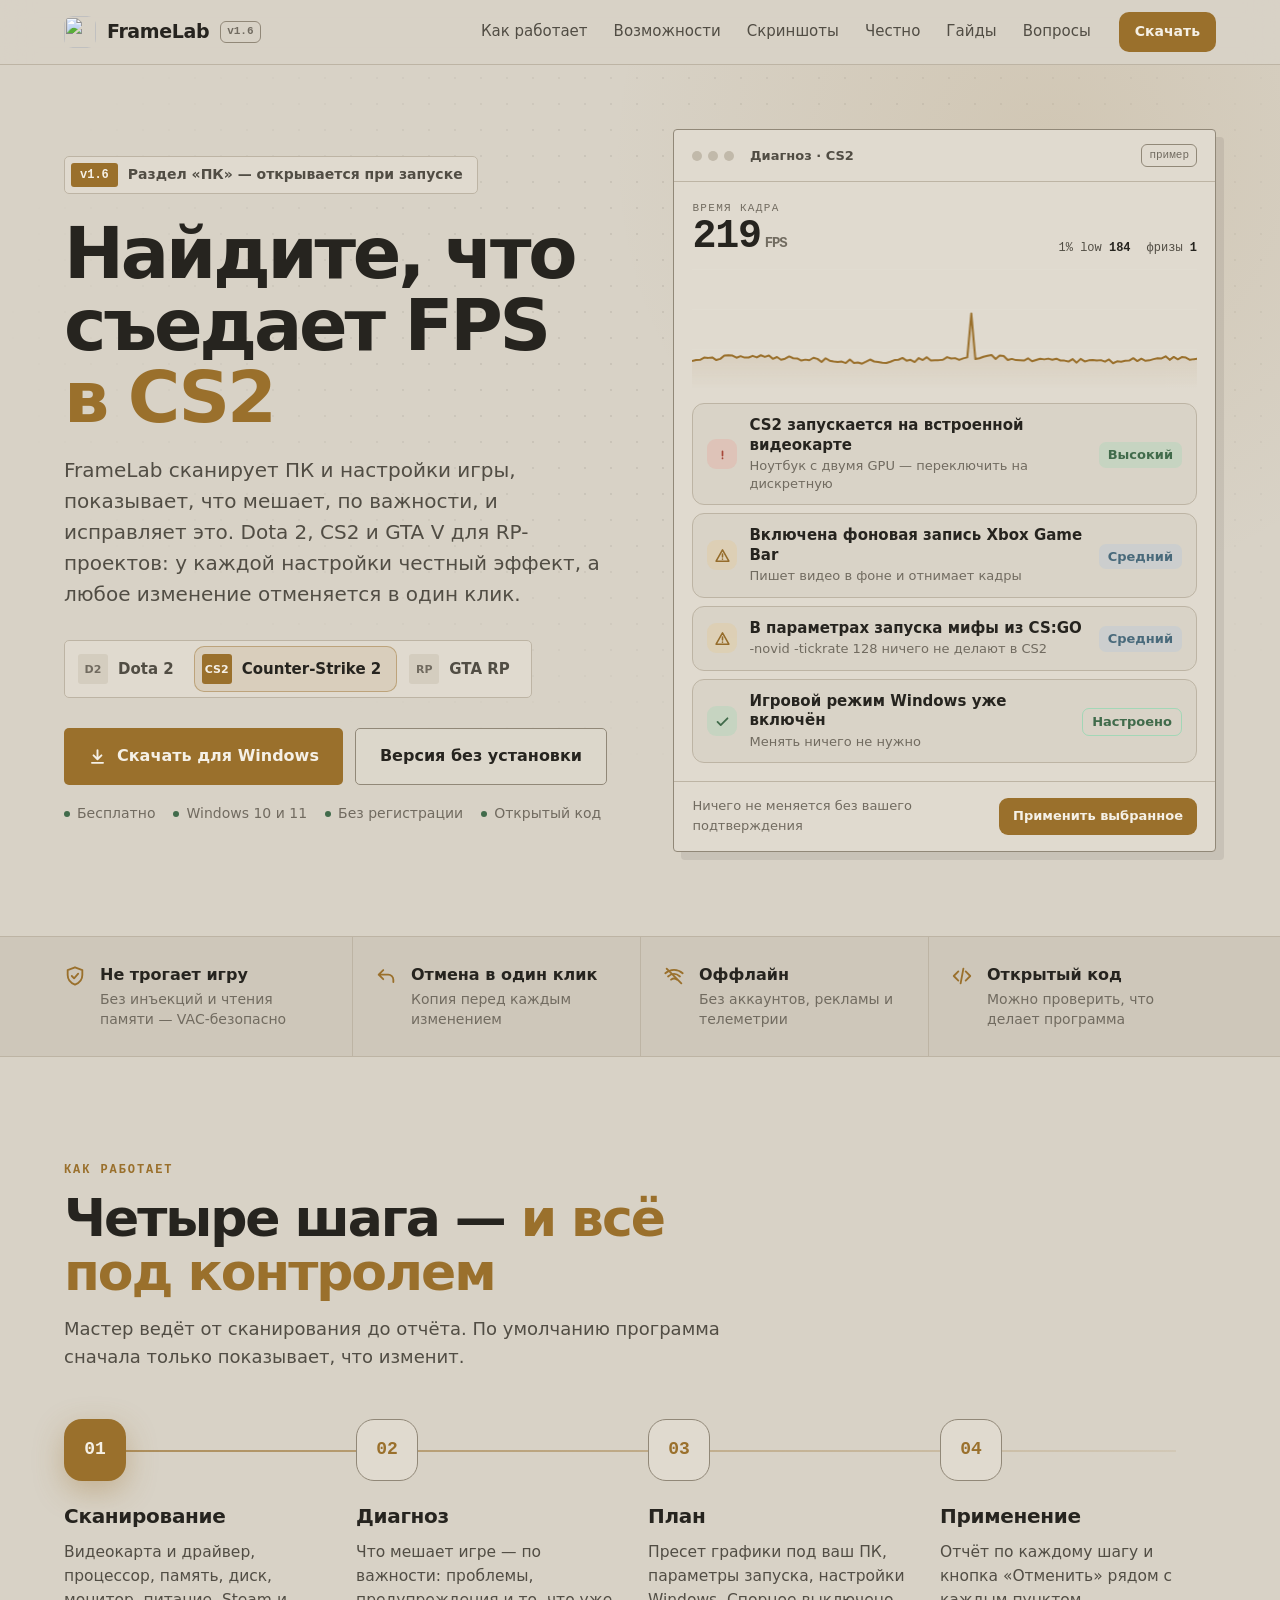
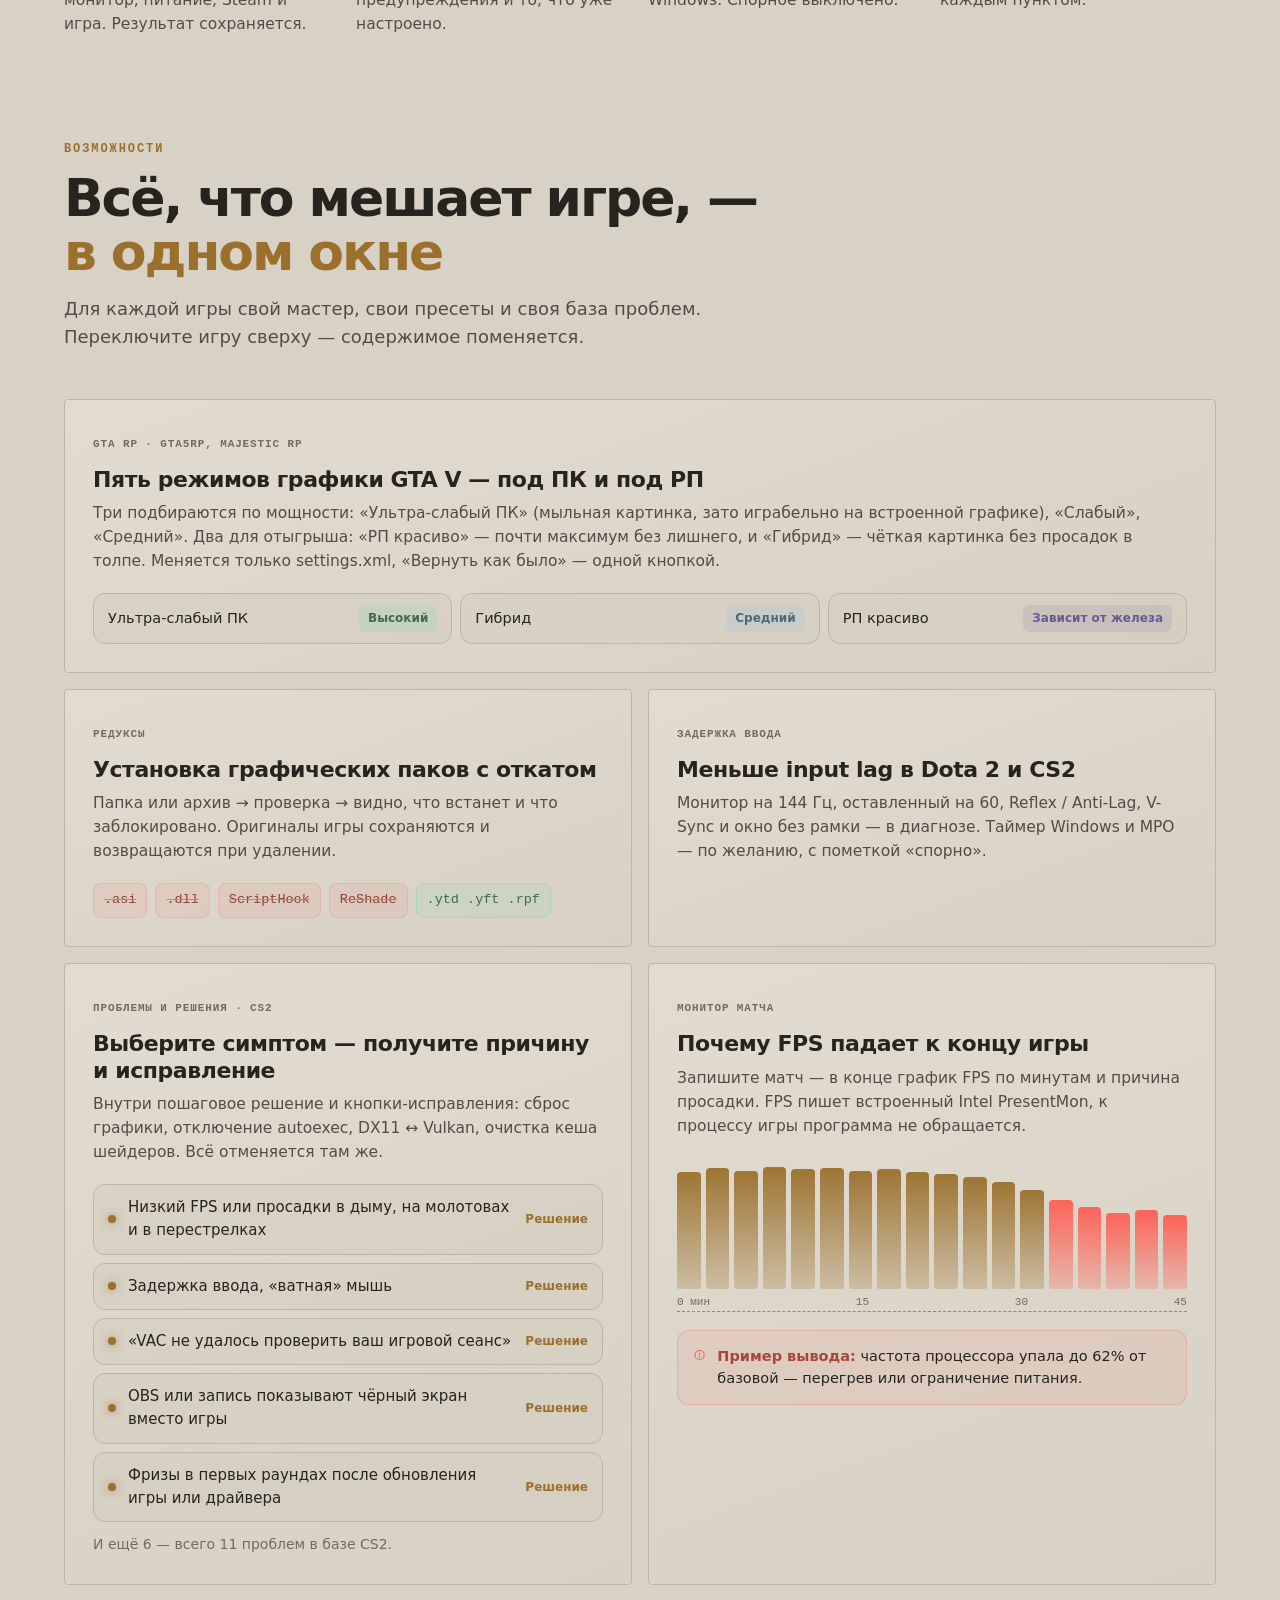
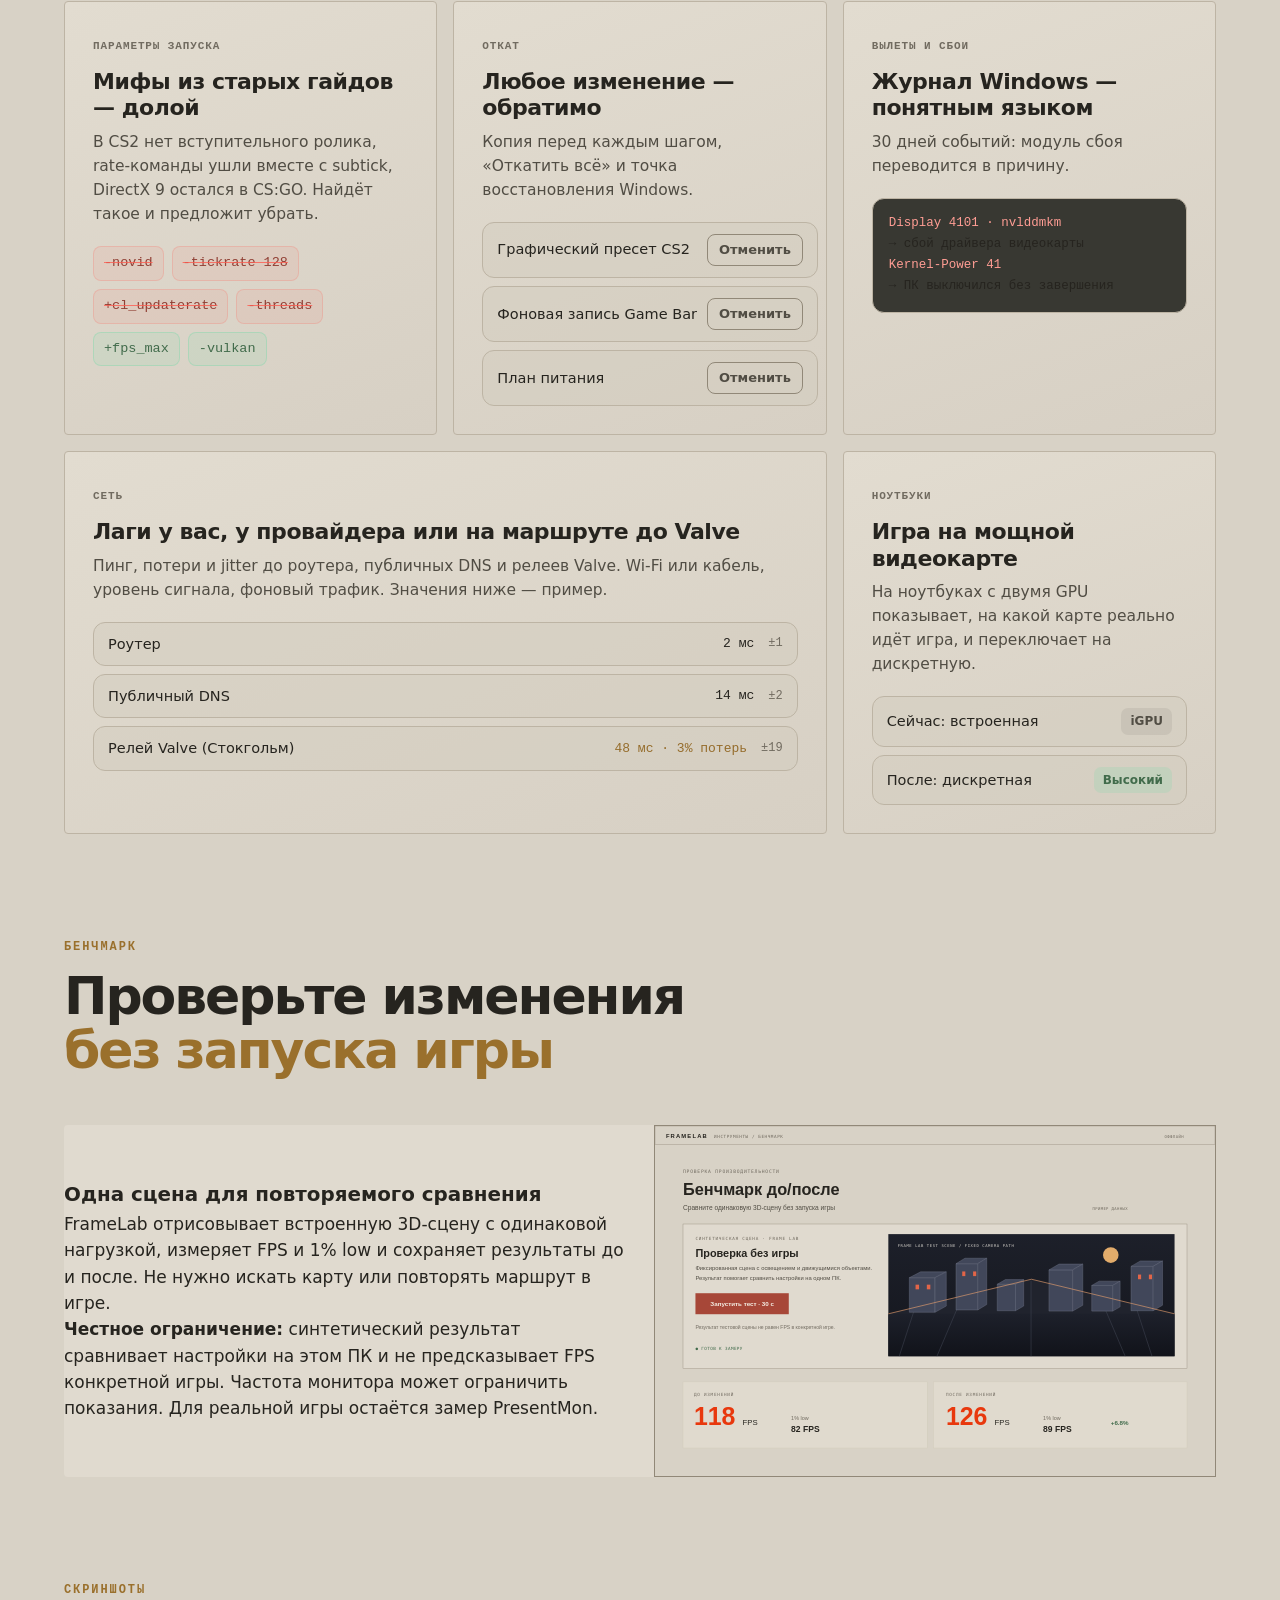
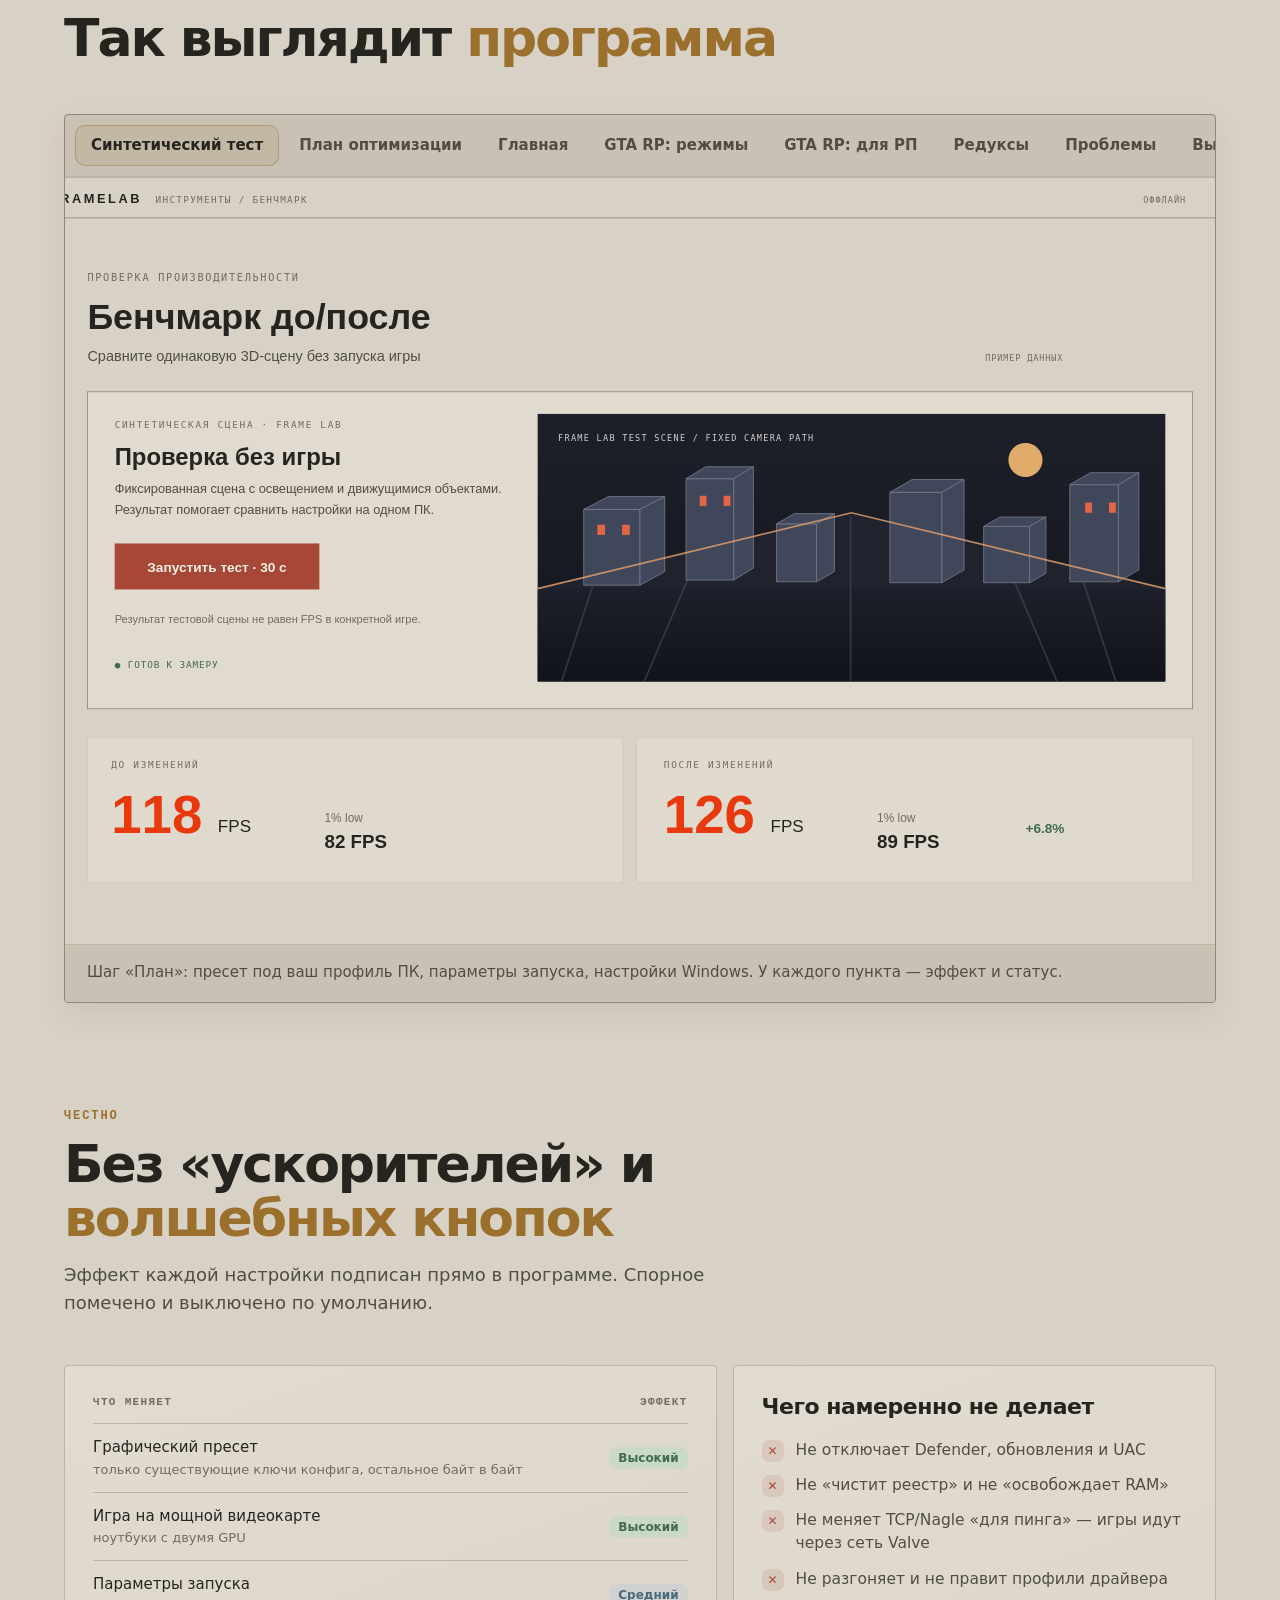
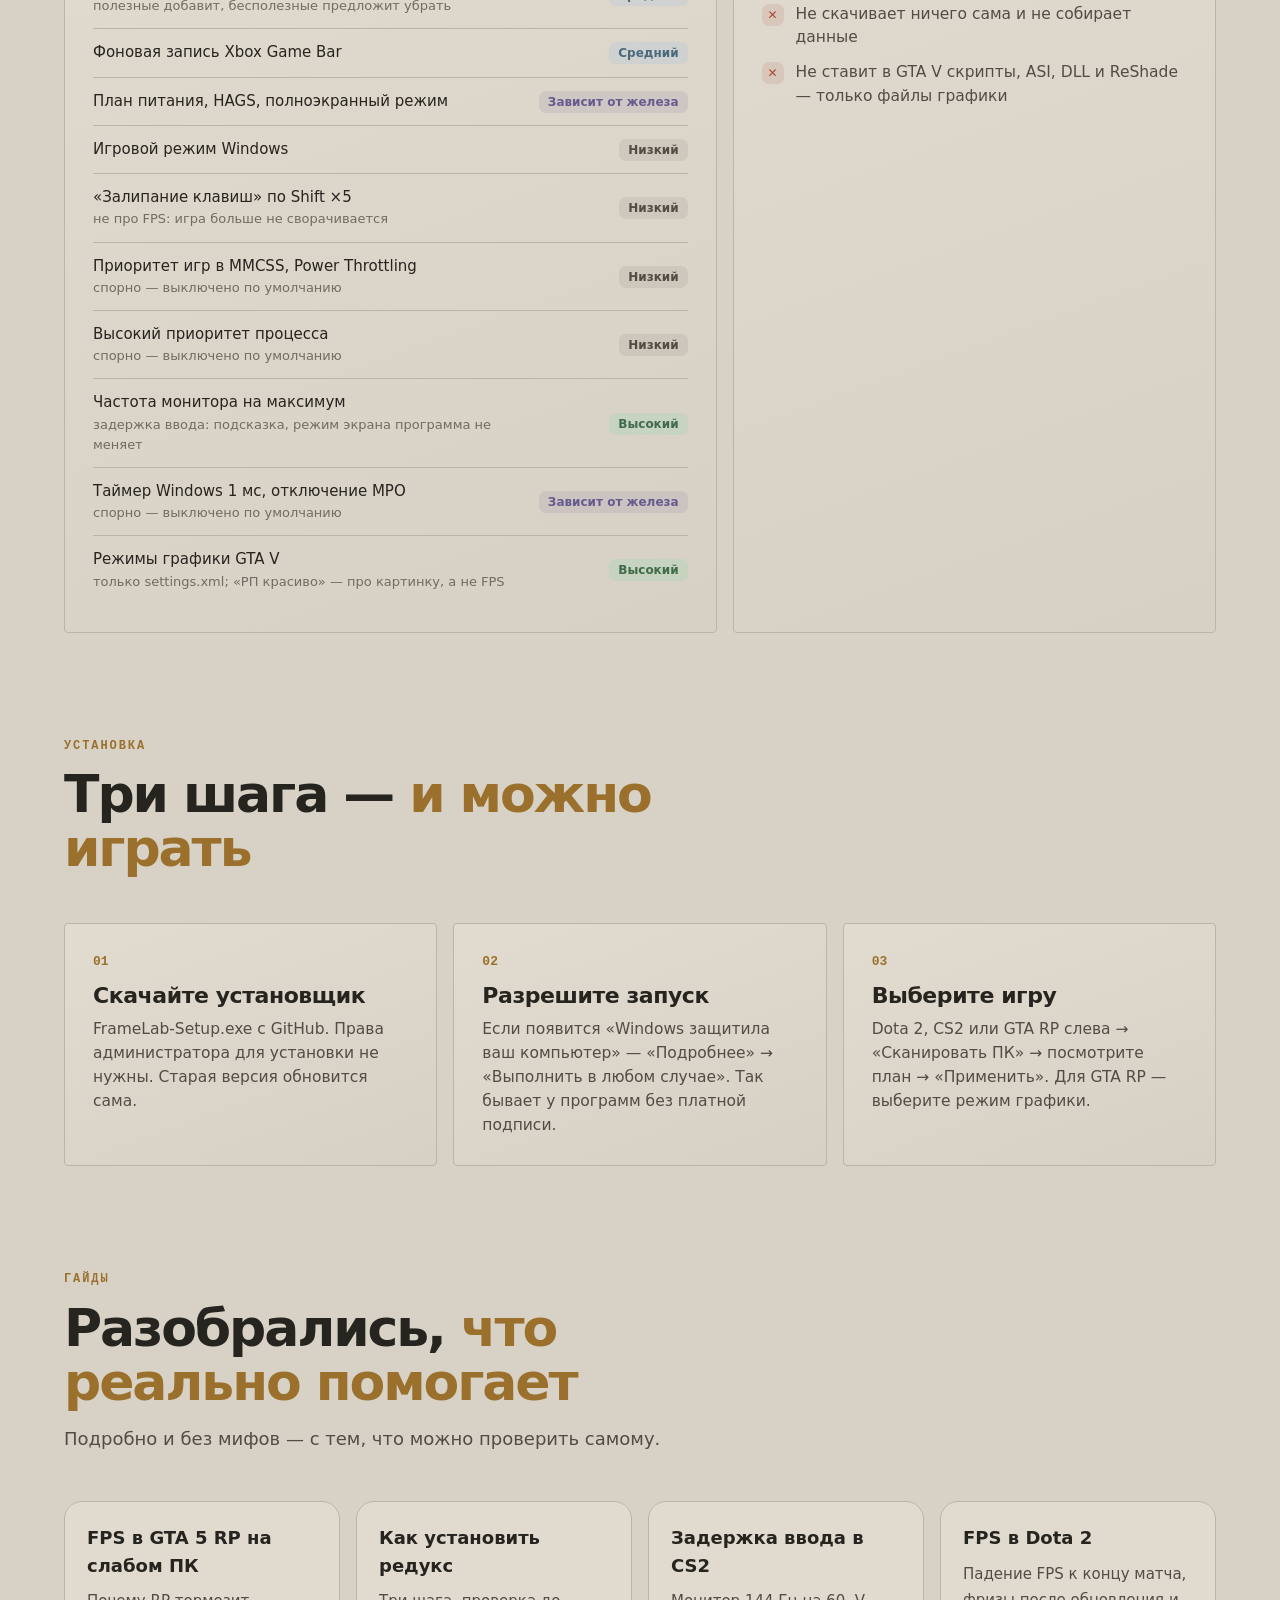
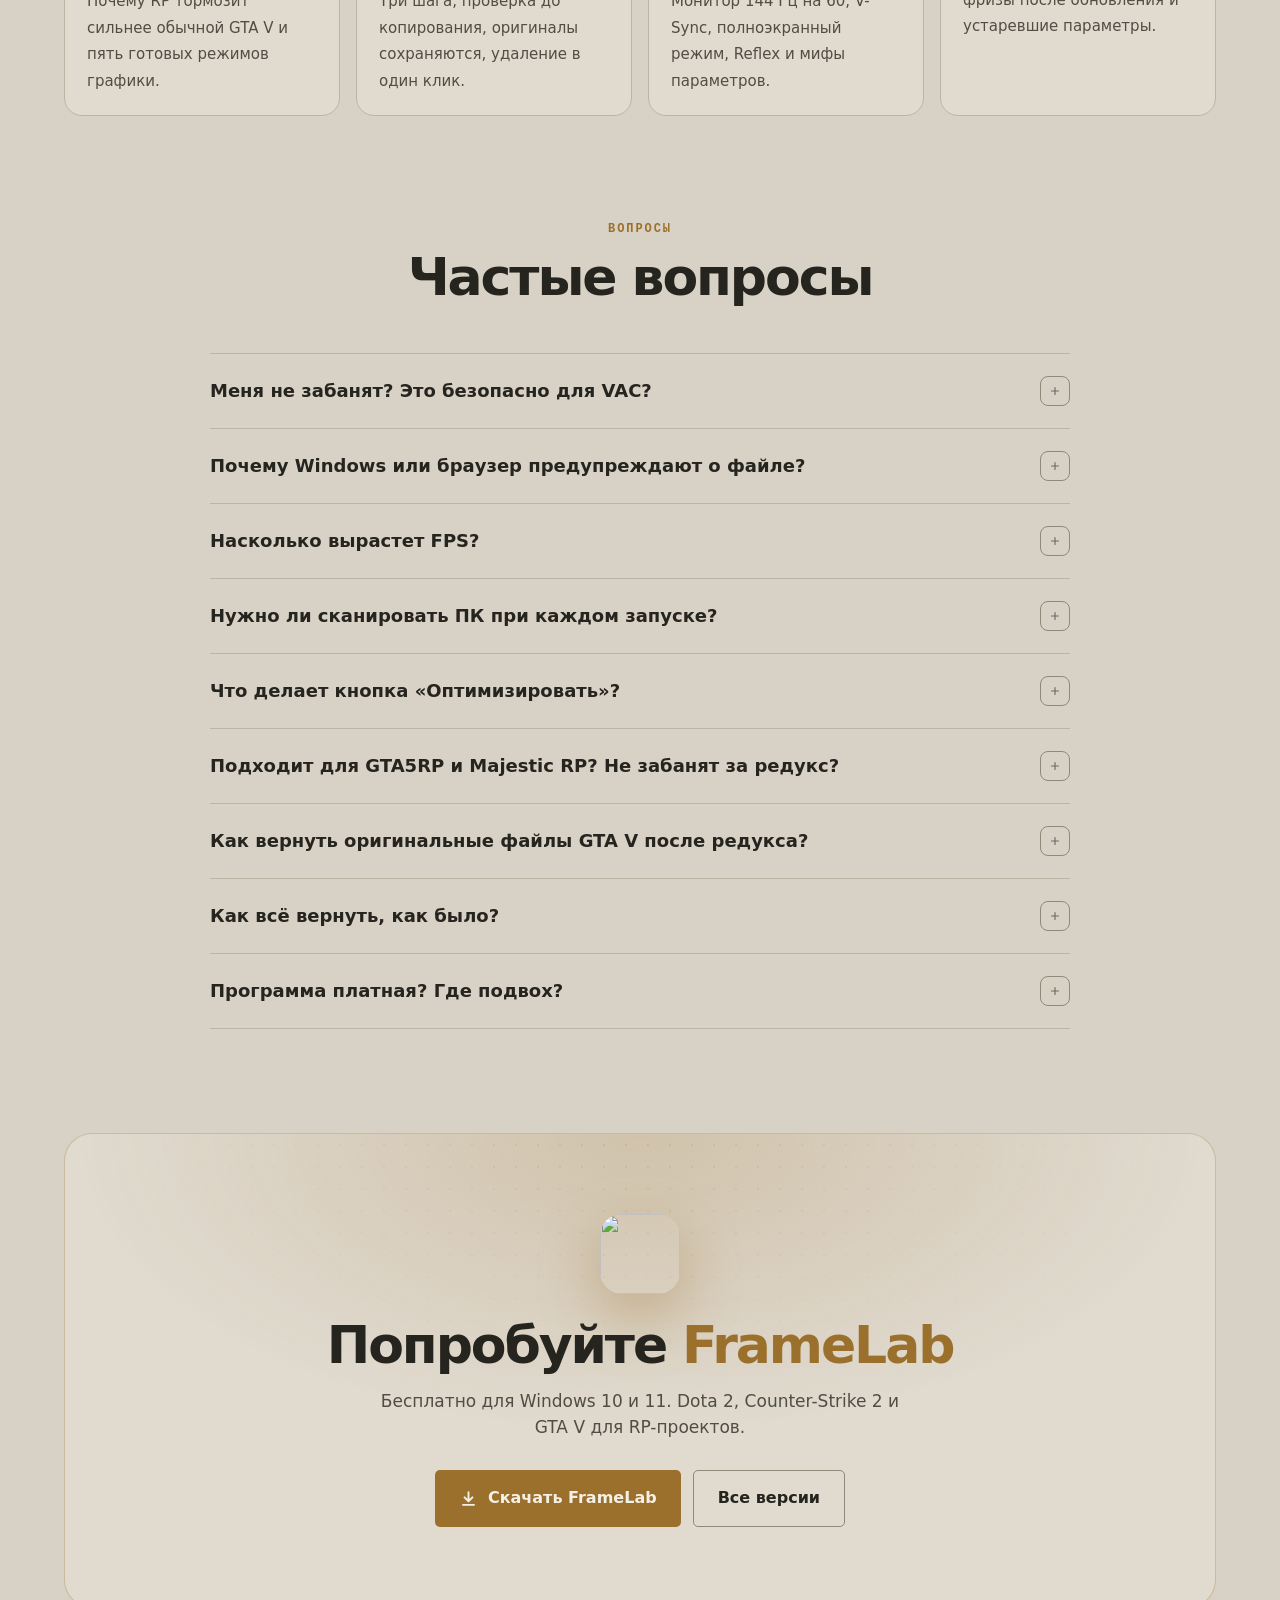
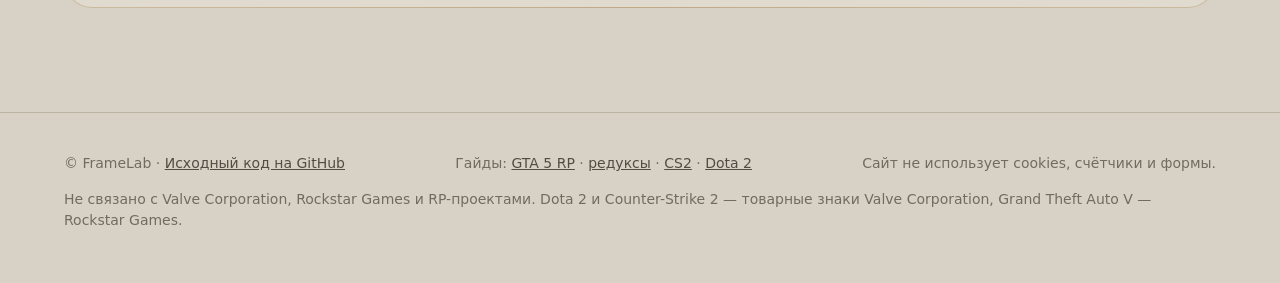
==== commit 88571a4e: "Refresh FrameLab app and website design" ====
--- a/site/index.html
+++ b/site/index.html
@@ -16,9 +16,9 @@
 <meta property="og:site_name" content="FrameLab">
 <meta name="twitter:card" content="summary_large_image">
 <link rel="canonical" href="https://derposd.github.io/v60/">
-<meta name="theme-color" content="#f3f0e8">
+<meta name="theme-color" content="#d8d2c6">
 <link rel="icon" href="img/favicon.png">
-<script type="application/ld+json">{"@context": "https://schema.org", "@graph": [{"@type": "SoftwareApplication", "name": "FrameLab", "applicationCategory": "UtilitiesApplication", "operatingSystem": "Windows 10, Windows 11", "softwareVersion": "1.4.0", "inLanguage": "ru", "url": "https://derposd.github.io/v60/", "downloadUrl": "https://github.com/Derposd/v60/releases/latest/download/FrameLab-Setup.exe", "image": "https://derposd.github.io/v60/img/og.jpg", "screenshot": "https://derposd.github.io/v60/img/gta-modes.jpg", "description": "Бесплатная программа для Windows: больше FPS и меньше фризов в Dota 2, Counter-Strike 2 и GTA V для RP-проектов. Оффлайн, любое изменение отменяется в один клик.", "offers": {"@type": "Offer", "price": "0", "priceCurrency": "RUB"}}, {"@type": "FAQPage", "mainEntity": [{"@type": "Question", "name": "Меня не забанят? Это безопасно для VAC?", "acceptedAnswer": {"@type": "Answer", "text": "Программа не вмешивается в процесс игры: не читает и не меняет её память, не встраивает свои модули. Она меняет только файлы настроек игры, параметры запуска в Steam и настройки Windows — то же самое, что можно сделать руками в меню."}}, {"@type": "Question", "name": "Почему Windows или браузер предупреждают о файле?", "acceptedAnswer": {"@type": "Answer", "text": "У программы нет платного сертификата подписи кода, поэтому SmartScreen показывает предупреждение для новых файлов. Скачивайте только по ссылкам с этой страницы — они ведут на официальную страницу релизов на GitHub."}}, {"@type": "Question", "name": "Насколько вырастет FPS?", "acceptedAnswer": {"@type": "Answer", "text": "Зависит от железа и от того, что было настроено раньше. Больше всего дают пресет графики, запуск на дискретной видеокарте в ноутбуках и отключение фоновой записи. Проверить эффект можно в «Мониторе матча»."}}, {"@type": "Question", "name": "Нужно ли сканировать ПК при каждом запуске?", "acceptedAnswer": {"@type": "Answer", "text": "Нет. С версии 1.2.1 результат сохраняется: при следующем запуске программа сразу показывает диагноз, а Steam, игры и настройки Windows перепроверяет за секунду. Полное сканирование повторится само, если сменилась видеокарта, драйвер или процессор."}}, {"@type": "Question", "name": "Что делает кнопка «Оптимизировать»?", "acceptedAnswer": {"@type": "Answer", "text": "Применяет для всех установленных игр только то, что мастер выбрал бы сам: рекомендованные для вашего ПК настройки без спорных пунктов и без перезагрузки. Перед применением показывает список, после — отчёт и кнопку «Отменить всё». Программы не закрываются, ничего не удаляется и не разгоняется."}}, {"@type": "Question", "name": "Подходит для GTA5RP и Majestic RP? Не забанят за редукс?", "acceptedAnswer": {"@type": "Answer", "text": "Режимы графики меняют только settings.xml — то же, что меню настроек игры, поэтому работают на любом RP-сервере. Менеджер редуксов ставит только файлы графики и никогда не ставит код (скрипты, ASI, DLL, ReShade). Но правила модов у каждого проекта свои: паки, убирающие объекты, делающие текстуры прозрачными или дающие другое преимущество, считаются читом. Прочитайте правила проекта перед установкой."}}, {"@type": "Question", "name": "Как вернуть оригинальные файлы GTA V после редукса?", "acceptedAnswer": {"@type": "Answer", "text": "На вкладке «Редуксы» нажмите «Удалить (вернуть оригиналы)». Заменённые файлы игры при установке переносятся в папку .framelab внутри GTA V и возвращаются на место. Прерванная установка откатывается там же."}}, {"@type": "Question", "name": "Как всё вернуть, как было?", "acceptedAnswer": {"@type": "Answer", "text": "Рядом с каждым изменением есть кнопка «Отменить», а на вкладке «Откат» — «Откатить всё». Копии хранятся в %LOCALAPPDATA%\\Dota2Optimizer и не удаляются вместе с программой."}}, {"@type": "Question", "name": "Программа платная? Где подвох?", "acceptedAnswer": {"@type": "Answer", "text": "Бесплатно, без рекламы и регистрации. Код открыт на GitHub — можно проверить, что программа делает."}}]}]}</script>
+<script type="application/ld+json">{"@context": "https://schema.org", "@graph": [{"@type": "SoftwareApplication", "name": "FrameLab", "applicationCategory": "UtilitiesApplication", "operatingSystem": "Windows 10, Windows 11", "softwareVersion": "1.6.0", "inLanguage": "ru", "url": "https://derposd.github.io/v60/", "downloadUrl": "https://github.com/Derposd/v60/releases/latest/download/FrameLab-Setup.exe", "image": "https://derposd.github.io/v60/img/og.jpg", "screenshot": "https://derposd.github.io/v60/img/gta-modes.jpg", "description": "Бесплатная программа для Windows: больше FPS и меньше фризов в Dota 2, Counter-Strike 2 и GTA V для RP-проектов. Оффлайн, любое изменение отменяется в один клик.", "offers": {"@type": "Offer", "price": "0", "priceCurrency": "RUB"}}, {"@type": "FAQPage", "mainEntity": [{"@type": "Question", "name": "Меня не забанят? Это безопасно для VAC?", "acceptedAnswer": {"@type": "Answer", "text": "Программа не вмешивается в процесс игры: не читает и не меняет её память, не встраивает свои модули. Она меняет только файлы настроек игры, параметры запуска в Steam и настройки Windows — то же самое, что можно сделать руками в меню."}}, {"@type": "Question", "name": "Почему Windows или браузер предупреждают о файле?", "acceptedAnswer": {"@type": "Answer", "text": "У программы нет платного сертификата подписи кода, поэтому SmartScreen показывает предупреждение для новых файлов. Скачивайте только по ссылкам с этой страницы — они ведут на официальную страницу релизов на GitHub."}}, {"@type": "Question", "name": "Насколько вырастет FPS?", "acceptedAnswer": {"@type": "Answer", "text": "Зависит от железа и от того, что было настроено раньше. Больше всего дают пресет графики, запуск на дискретной видеокарте в ноутбуках и отключение фоновой записи. Проверить эффект можно в «Мониторе матча»."}}, {"@type": "Question", "name": "Нужно ли сканировать ПК при каждом запуске?", "acceptedAnswer": {"@type": "Answer", "text": "Нет. С версии 1.2.1 результат сохраняется: при следующем запуске программа сразу показывает диагноз, а Steam, игры и настройки Windows перепроверяет за секунду. Полное сканирование повторится само, если сменилась видеокарта, драйвер или процессор."}}, {"@type": "Question", "name": "Что делает кнопка «Оптимизировать»?", "acceptedAnswer": {"@type": "Answer", "text": "Применяет для всех установленных игр только то, что мастер выбрал бы сам: рекомендованные для вашего ПК настройки без спорных пунктов и без перезагрузки. Перед применением показывает список, после — отчёт и кнопку «Отменить всё». Программы не закрываются, ничего не удаляется и не разгоняется."}}, {"@type": "Question", "name": "Подходит для GTA5RP и Majestic RP? Не забанят за редукс?", "acceptedAnswer": {"@type": "Answer", "text": "Режимы графики меняют только settings.xml — то же, что меню настроек игры, поэтому работают на любом RP-сервере. Менеджер редуксов ставит только файлы графики и никогда не ставит код (скрипты, ASI, DLL, ReShade). Но правила модов у каждого проекта свои: паки, убирающие объекты, делающие текстуры прозрачными или дающие другое преимущество, считаются читом. Прочитайте правила проекта перед установкой."}}, {"@type": "Question", "name": "Как вернуть оригинальные файлы GTA V после редукса?", "acceptedAnswer": {"@type": "Answer", "text": "На вкладке «Редуксы» нажмите «Удалить (вернуть оригиналы)». Заменённые файлы игры при установке переносятся в папку .framelab внутри GTA V и возвращаются на место. Прерванная установка откатывается там же."}}, {"@type": "Question", "name": "Как всё вернуть, как было?", "acceptedAnswer": {"@type": "Answer", "text": "Рядом с каждым изменением есть кнопка «Отменить», а на вкладке «Откат» — «Откатить всё». Копии хранятся в %LOCALAPPDATA%\\Dota2Optimizer и не удаляются вместе с программой."}}, {"@type": "Question", "name": "Программа платная? Где подвох?", "acceptedAnswer": {"@type": "Answer", "text": "Бесплатно, без рекламы и регистрации. Код открыт на GitHub — можно проверить, что программа делает."}}]}]}</script>
 <!-- No analytics, no cookies, no third-party fonts: the page only loads files from this site. -->
 <style>
   :root {
@@ -34,9 +34,12 @@
   html[data-game="gta"] { --a: #7c6cff; --a2: #a99cff; --a3: #4c3bd9; --on-a: #fff; --a-rgb: 124,108,255; }
 
   /* FrameLab paper palette: quiet, typographic surfaces with thin ink rules. */
-  :root { --bg:#f3f0e8; --bg2:#ebe7dd; --panel:#f8f6f0; --panel2:#eeeae0; --line:#cfc9b8; --line2:#141414; --text:#141414; --muted:#4a463e; --subtle:#6b665b; }
+  :root { --bg:#d8d2c6; --bg2:#d0c9bc; --panel:#e3ddd1; --panel2:#d7d0c4; --line:#beb5a5; --line2:#777064; --text:#26241f; --muted:#514d44; --subtle:#716b60; }
+  html[data-game="cs2"] { --a:#9a702c; --a2:#b18a4d; --a3:#80591f; --on-a:#f5f0e6; --a-rgb:154,112,44; }
+  html[data-game="dota"] { --a:#a74738; --a2:#bd6656; --a3:#88382e; --on-a:#f6eee7; --a-rgb:167,71,56; }
+  html[data-game="gta"] { --a:#665b91; --a2:#8176aa; --a3:#514675; --on-a:#f5f0e6; --a-rgb:102,91,145; }
   body { background:var(--bg); }
-  nav { background:rgba(243,240,232,.94); border-bottom:1px solid var(--line); backdrop-filter:blur(12px); }
+  nav { background:rgba(216,210,198,.95); border-bottom:1px solid var(--line); backdrop-filter:blur(12px); }
   .hero { padding-top:64px; }
   .hero::before { background-image:radial-gradient(rgba(20,20,20,.10) 1px,transparent 1px); }
   .hero::after { opacity:.12; }
@@ -48,13 +51,20 @@
   .btn-ghost,.switch { background:transparent; border:1px solid var(--line2); }
   .btn-ghost:hover { background:var(--panel2); }
   .switch button[aria-pressed="true"] { background:rgba(var(--a-rgb),.11); box-shadow:inset 0 0 0 1px rgba(var(--a-rgb),.55); }
-  .hud { background:var(--panel); border:1px solid var(--line2); border-radius:2px; box-shadow:10px 10px 0 rgba(20,20,20,.08); }
+  .hud { background:#d2ccbf; border:1px solid var(--line2); border-radius:2px; box-shadow:8px 8px 0 rgba(45,40,32,.10); }
   .hud-top,.hud-foot { border-color:var(--line); }
   .hud-top .dots i { background:#cfc9b8; }
   .strip { background:var(--panel); }
   .feature,.card,.faq-item { border-radius:2px; }
-  .gallery { background:var(--panel); border:1px solid var(--line2); border-radius:2px; }
-  .gallery img { background:#e6e1d6; }
+  .gallery { background:#cbc4b7; border:1px solid var(--line2); border-radius:2px; }
+  .gallery img { background:#c5beb1; }
+  .feature,.tile,.faq-item { background:rgba(235,229,218,.55); border-color:var(--line); }
+  .k,.acc { color:var(--a); }
+  .strip,.strip .wrap { background:var(--bg2); }
+  .btn-primary { background:var(--a); }
+  .btn-ghost,.switch { color:var(--text); border-color:var(--line2); }
+  .hud-foot .mini { color:#f5f0e6; background:var(--a); }
+  .hud-top .ex { border-color:var(--line); }
   section { scroll-margin-top:84px; }
   @media(max-width:720px) { .hero { padding-top:42px; } }
 
@@ -235,7 +245,7 @@
   td:last-child, th:last-child { text-align: right; padding-left: 12px; }
   td small { display: block; color: var(--subtle); font-size: 13px; }
   .no { list-style: none; display: grid; gap: 12px; margin-top: 18px; }
-  .no li { display: flex; gap: 12px; color: #d3d6de; font-size: 15.5px; }
+  .no li { display: flex; gap: 12px; color: var(--muted); font-size: 15.5px; }
   .no li::before { content: "✕"; flex: none; width: 22px; height: 22px; margin-top: 1px; border-radius: 7px; display: grid; place-items: center; font-weight: 900; font-size: 12px; color: var(--crit); background: rgba(255,93,82,.12); }
 
   /* install */
@@ -250,7 +260,7 @@
   summary { cursor: pointer; list-style: none; padding: 22px 0; font-weight: 700; font-size: 18px; display: flex; justify-content: space-between; align-items: center; gap: 16px; }
   summary::-webkit-details-marker { display: none; }
   summary::after { content: ""; flex: none; width: 28px; height: 28px; border-radius: 8px; border: 1px solid var(--line2);
-    background: url("data:image/svg+xml;utf8,<svg xmlns='http://www.w3.org/2000/svg' viewBox='0 0 24 24'><path d='M12 6v12M6 12h12' stroke='%23a3a8b5' stroke-width='2' stroke-linecap='round'/></svg>") center/14px no-repeat; transition: transform .25s; }
+    background: url("data:image/svg+xml;utf8,<svg xmlns='http://www.w3.org/2000/svg' viewBox='0 0 24 24'><path d='M12 6v12M6 12h12' stroke='%23716b60' stroke-width='2' stroke-linecap='round'/></svg>") center/14px no-repeat; transition: transform .25s; }
   details[open] summary::after { transform: rotate(45deg); }
   details p { color: var(--muted); padding: 0 44px 22px 0; }
 
@@ -316,13 +326,72 @@
     .hud-foot > span:first-child { display: none; }
     .hud-foot { justify-content: flex-end; }
   }
+  /* Unified warm-gray visual system: quieter surfaces and restrained game accents. */
+  :root { color-scheme: light; --bg:#d8d2c6; --bg2:#cec7ba; --panel:#e0dacf; --panel2:#d4cdbf; --line:#bdb4a4; --line2:#918878; --text:#26241f; --muted:#514d44; --subtle:#716b60; --ok:#416b4b; --warn:#956c2b; --crit:#a74738; --info:#496a7b; }
+  html[data-game="cs2"] { --a:#9a702c; --a2:#b18a4d; --a3:#80591f; --on-a:#f5f0e6; --a-rgb:154,112,44; }
+  html[data-game="dota"] { --a:#a74738; --a2:#bd6656; --a3:#88382e; --on-a:#f6eee7; --a-rgb:167,71,56; }
+  html[data-game="gta"] { --a:#665b91; --a2:#8176aa; --a3:#514675; --on-a:#f5f0e6; --a-rgb:102,91,145; }
+  body { background:var(--bg); }
+  nav { background:rgba(216,210,198,.96); border-color:var(--line); }
+  .hero { padding-top:64px; }
+  .hero::before { background-image:radial-gradient(rgba(38,36,31,.08) 1px,transparent 1px); }
+  .hero::after { opacity:.45; }
+  .btn { border-radius:5px; }
+  .btn-primary { color:var(--on-a); background:var(--a); box-shadow:none; }
+  .btn-primary:hover { transform:translateY(-1px); box-shadow:0 6px 18px rgba(var(--a-rgb),.18); }
+  .btn-ghost { color:var(--text); background:rgba(224,218,207,.55); border-color:var(--line2); }
+  .btn-ghost:hover { background:var(--panel2); }
+  .pill,.switch { background:var(--panel); border-color:var(--line); border-radius:5px; }
+  .pill b,.switch button i { border-radius:3px; }
+  .switch button[aria-pressed="true"] { background:rgba(var(--a-rgb),.11); box-shadow:inset 0 0 0 1px rgba(var(--a-rgb),.45); }
+  .hud { background:var(--panel); border-color:var(--line2); border-radius:4px; box-shadow:8px 8px 0 rgba(45,40,32,.09); }
+  .hud-top,.hud-foot { border-color:var(--line); }
+  .hud-top .dots i { background:#c1b9aa; }
+  .row,.issues li,.undo div,.ping div { background:rgba(212,205,191,.5); }
+  .strip { background:var(--bg2); }
+  .tile,.feature,.faq-item,.card { background:var(--panel); border-color:var(--line); border-radius:4px; }
+  .tile { background:linear-gradient(160deg,#e2dcd0,#d7d0c4); }
+  .tile:hover,.guides a:hover { border-color:var(--line2); }
+  .gallery { background:#c8c1b4; border-color:var(--line2); border-radius:4px; }
+  .stage { background:#c5beb1; }
+  .tabs button[aria-selected="true"] { background:rgba(var(--a-rgb),.12); box-shadow:inset 0 0 0 1px rgba(var(--a-rgb),.42); }
+  .strip,.guides { border-color:var(--line); }
+  .log { background:#383832; color:#d1cabc; }
+  .codes code { color:#913f34; }
+  .codes code.keep { color:var(--ok); }
+  .chip.hw { color:#665b91; background:rgba(102,91,145,.12); }
+  .chip.lo { background:rgba(38,36,31,.07); }
+  .final::before { background-image:radial-gradient(rgba(38,36,31,.07) 1px,transparent 1px); }
+  .honest .tile { height:100%; }
+  .no li { color:var(--muted); line-height:1.5; }
+  .no li::before { background:rgba(167,71,56,.12); }
+  .rv { transform:translateY(14px); filter:blur(2px); transition:opacity .65s ease,transform .65s cubic-bezier(.2,.7,.2,1),filter .65s ease; }
+  .rv.in { filter:none; }
+  .tile,.feature,.gallery,.guides a,.faq-item { transition:transform .28s ease,border-color .28s ease,background-color .28s ease,box-shadow .28s ease; }
+  .tile:hover,.feature:hover,.guides a:hover { transform:translateY(-3px); box-shadow:0 10px 24px rgba(45,40,32,.08); }
+  .btn { transition:transform .2s ease,background-color .25s ease,border-color .25s ease,box-shadow .25s ease; }
+  .btn:active { transform:translateY(1px) scale(.99); }
+  .gallery { box-shadow:0 12px 30px rgba(45,40,32,.08); }
+  @keyframes hero-enter { from { opacity:0; transform:translateY(14px); } to { opacity:1; transform:translateY(0); } }
+  @keyframes hud-float { 0%,100% { transform:translateY(0); } 50% { transform:translateY(-5px); } }
+  @media (prefers-reduced-motion:no-preference) {
+    .hero .wrap > :first-child { animation:hero-enter .7s cubic-bezier(.2,.7,.2,1) both; }
+    .hero .hud { animation:hero-enter .8s .12s cubic-bezier(.2,.7,.2,1) both,hud-float 8s 1s ease-in-out infinite; }
+    .hero .hud .row { transition:transform .25s ease,background-color .25s ease; }
+    .hero .hud .row:hover { transform:translateX(3px); background:rgba(212,205,191,.85); }
+  }
+  @media (prefers-reduced-motion:reduce) {
+    *,*::before,*::after { animation-duration:.01ms !important; animation-iteration-count:1 !important; scroll-behavior:auto !important; }
+    .rv { opacity:1; transform:none; filter:none; transition:none; }
+  }
+  @media(max-width:720px) { .hero { padding-top:42px; } }
 </style>
 </head>
 <body>
 
 <nav>
   <div class="wrap">
-    <a class="brand" href="#"><img src="img/logo.png" alt="">FrameLab<small class="ver-tag">v<span class="ver">1.4</span></small></a>
+    <a class="brand" href="#"><img src="img/logo.png" alt="">FrameLab<small class="ver-tag">v<span class="ver">1.6</span></small></a>
     <div class="links"><a href="#how">Как работает</a><a href="#features">Возможности</a><a href="#screens">Скриншоты</a><a href="#honest">Честно</a><a href="#guides">Гайды</a><a href="#faq">Вопросы</a></div>
     <a class="btn btn-primary" href="https://github.com/Derposd/v60/releases/latest/download/FrameLab-Setup.exe">Скачать</a>
   </div>
@@ -331,7 +400,7 @@
 <header class="hero">
   <div class="wrap">
     <div>
-      <a class="pill" href="https://github.com/Derposd/v60/releases/latest"><b>v<span class="ver">1.4</span></b><span class="ver-note">Раздел GTA RP</span></a>
+      <a class="pill" href="https://github.com/Derposd/v60/releases/latest"><b>v<span class="ver">1.6</span></b><span class="ver-note">Раздел «ПК» — открывается при запуске</span></a>
       <h1>Найдите, что съедает FPS <span class="acc" data-g-name>в CS2</span></h1>
       <p class="lead">FrameLab сканирует ПК и настройки игры, показывает, что мешает, по важности, и исправляет это. Dota 2, CS2 и GTA V для RP-проектов: у каждой настройки честный эффект, а любое изменение отменяется в один клик.</p>
       <div class="switch" role="group" aria-label="Игра">
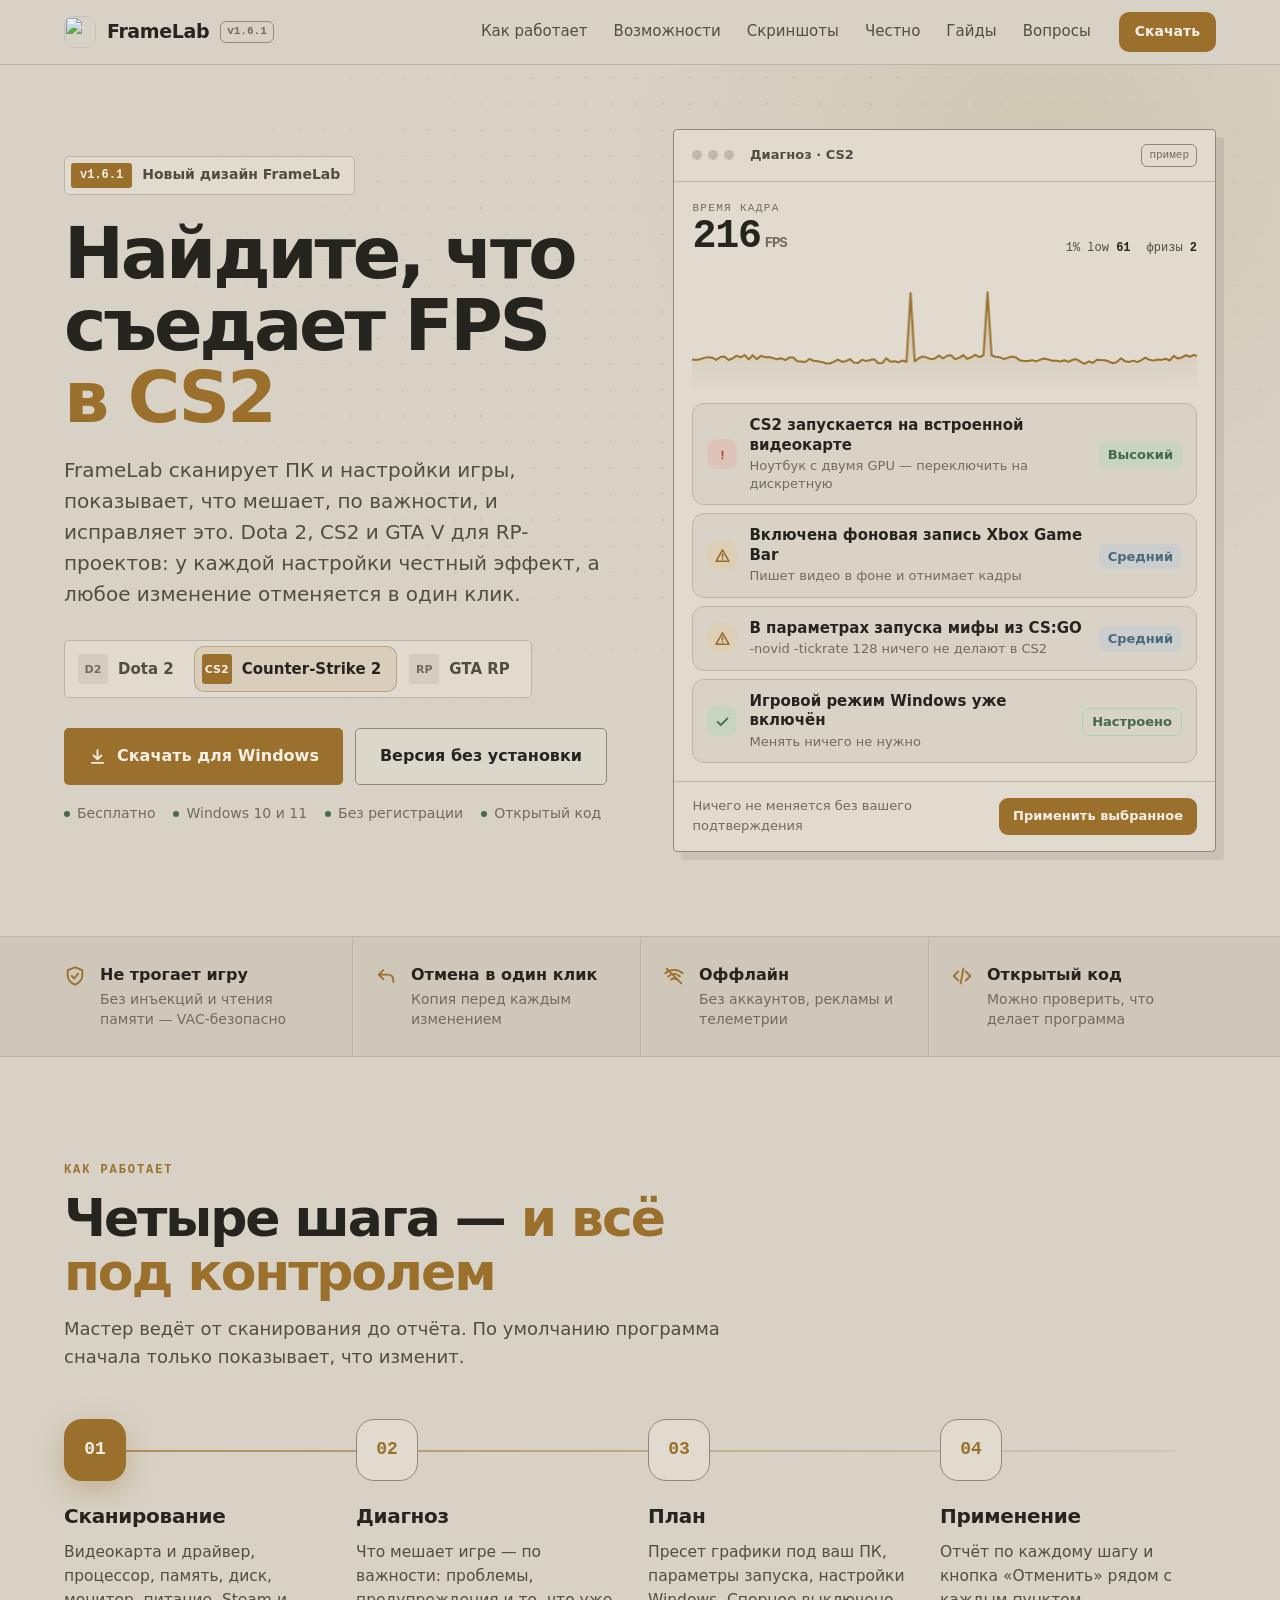
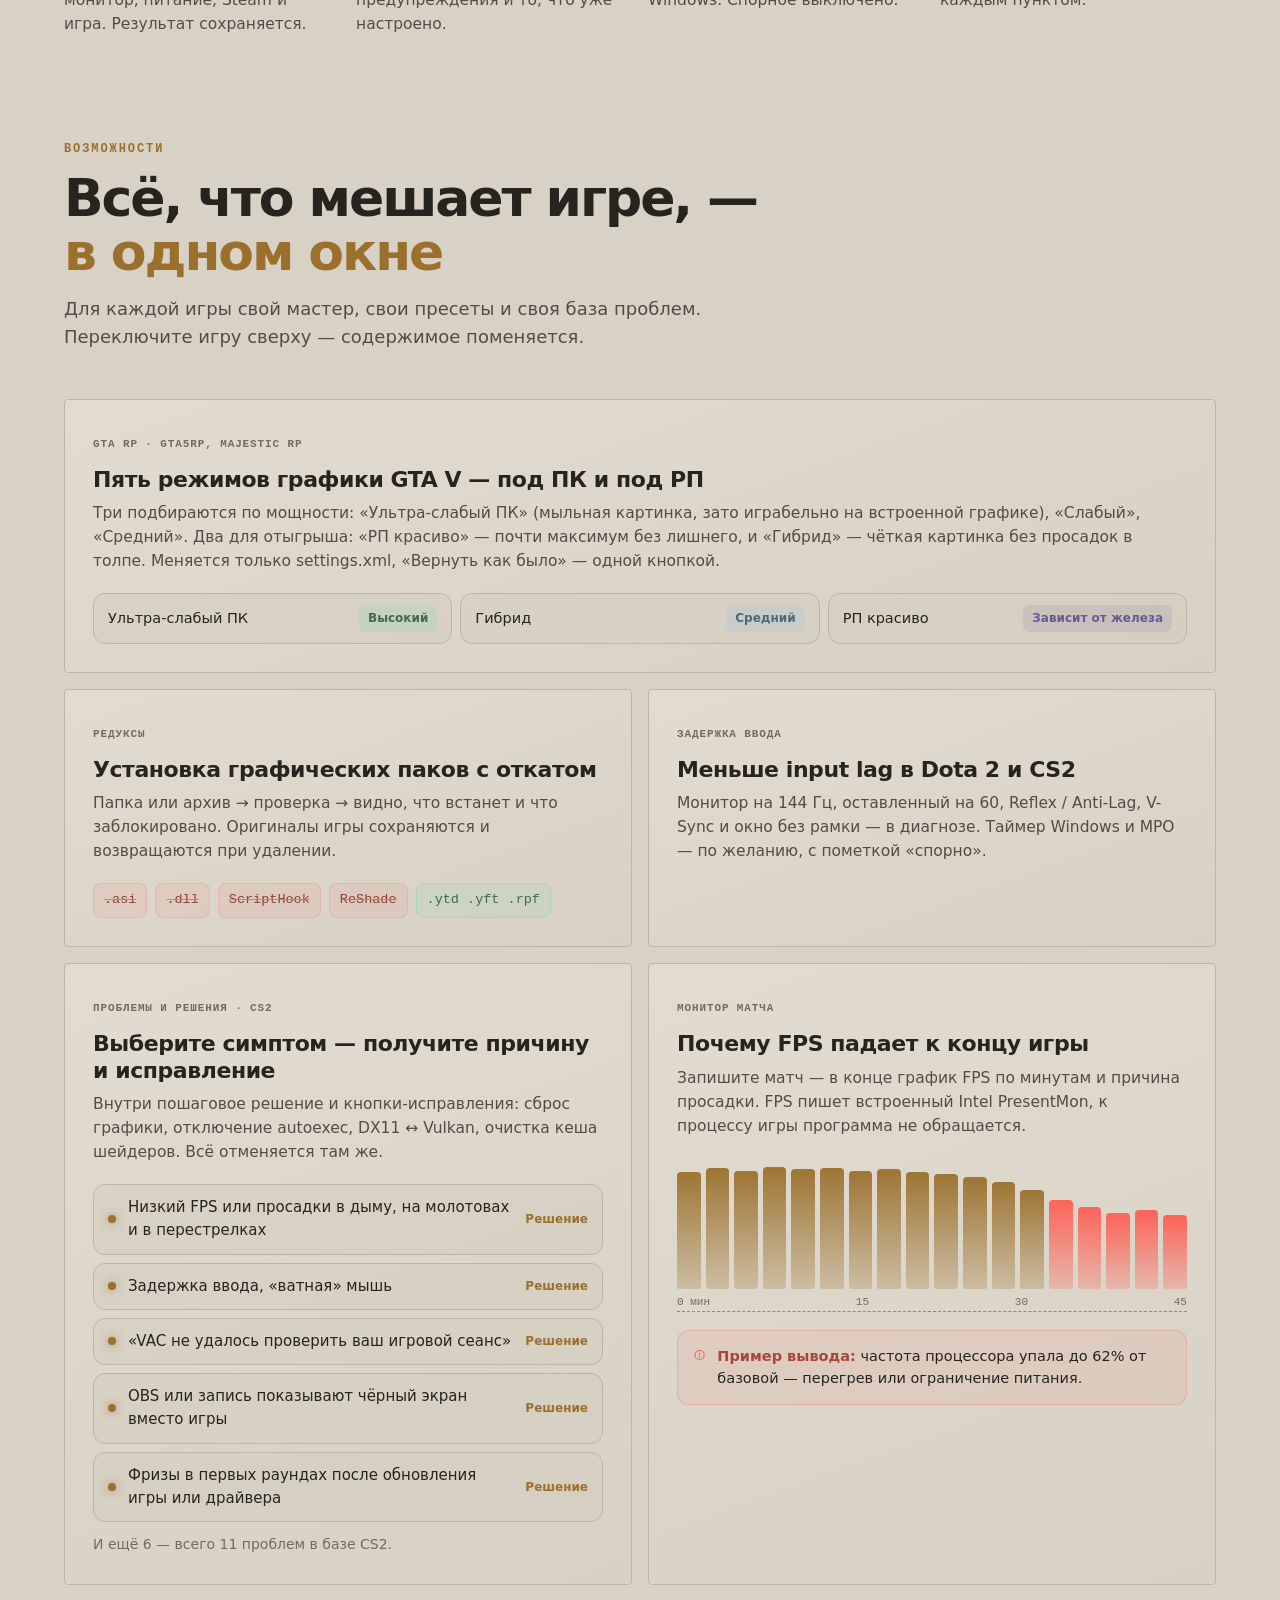
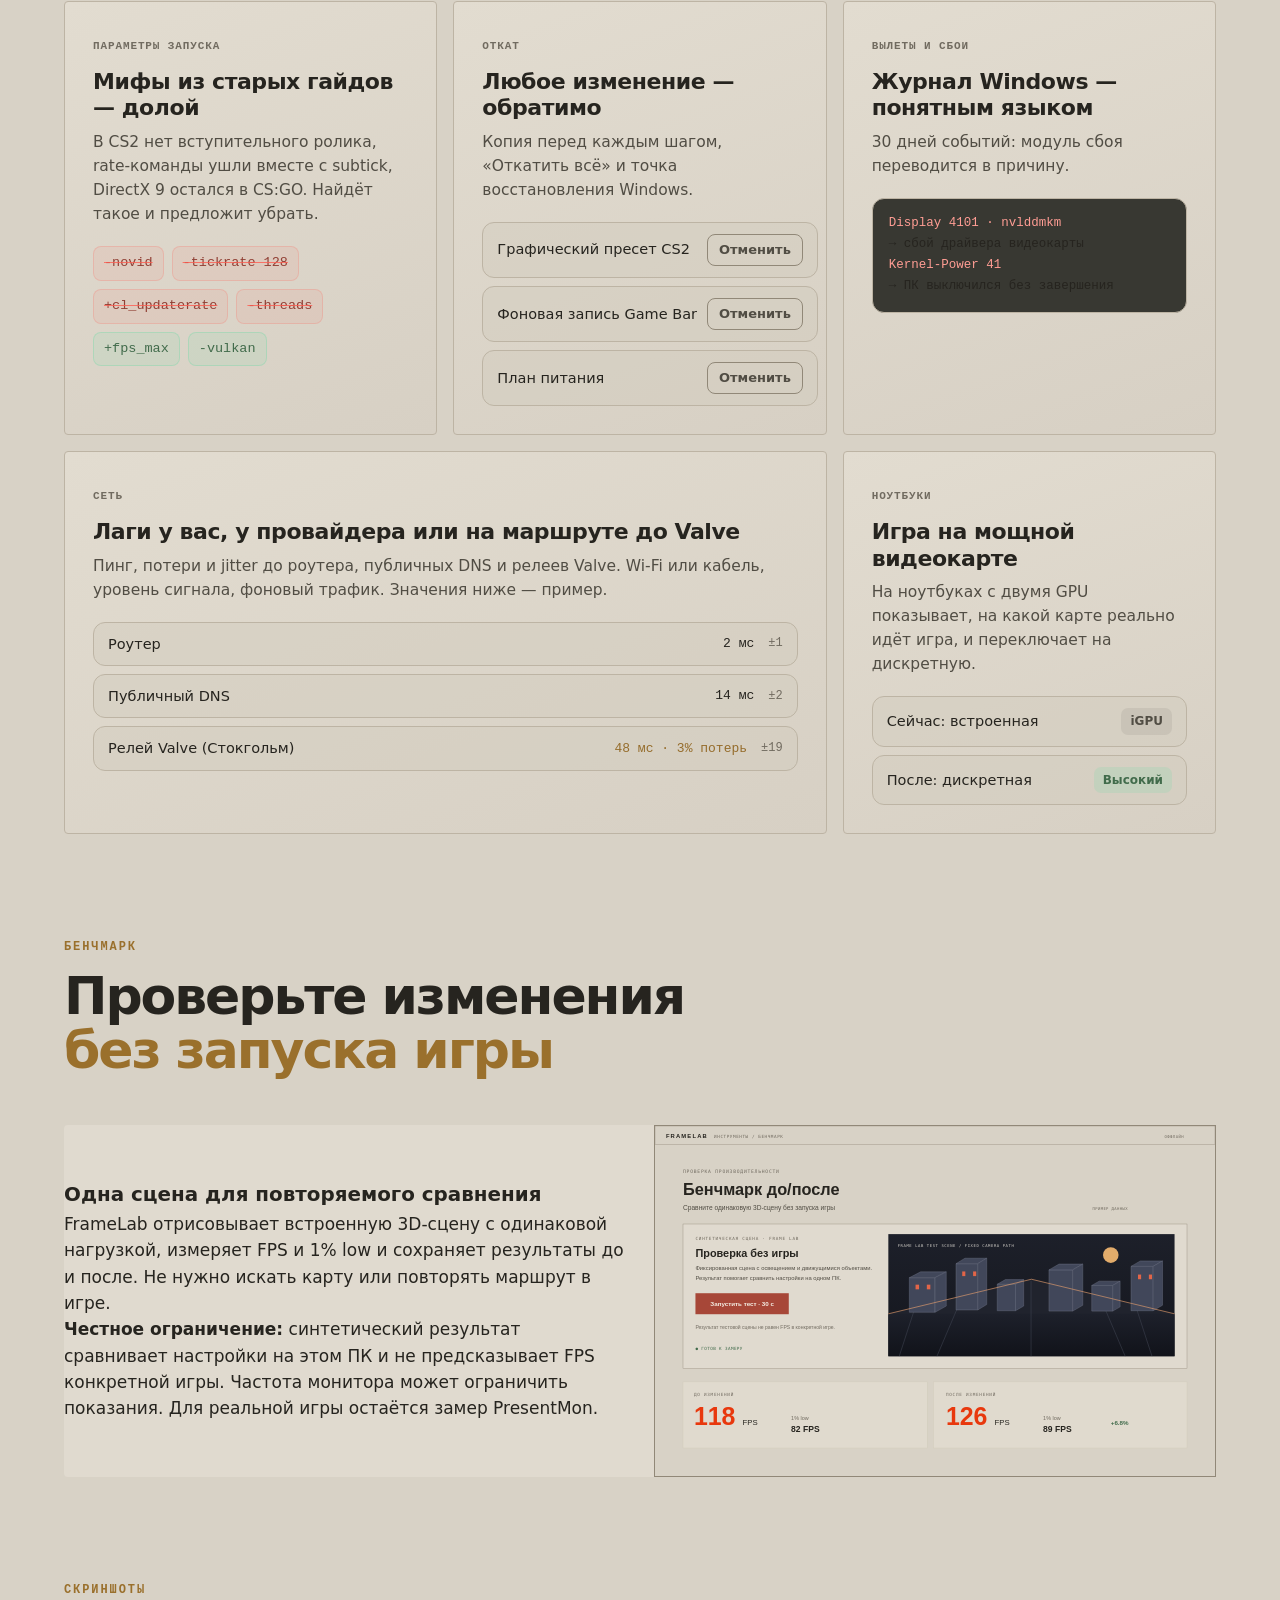
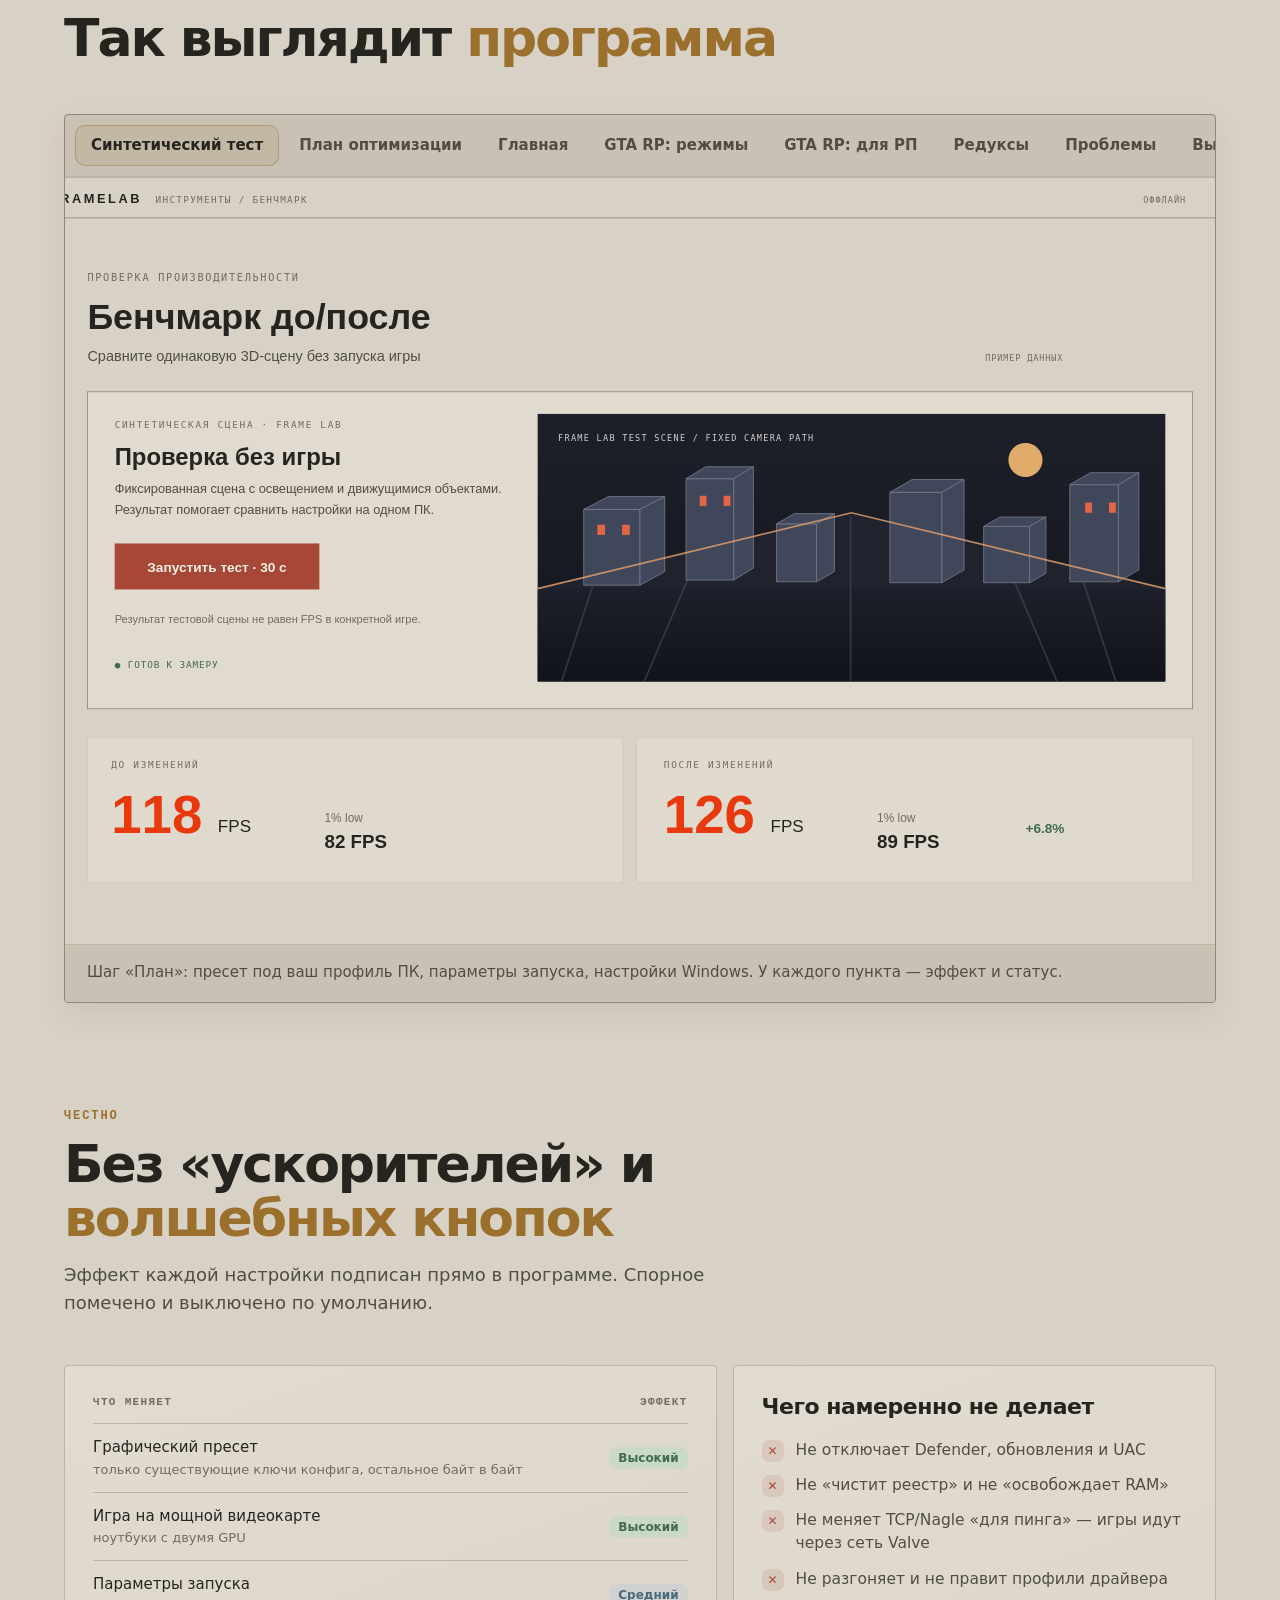
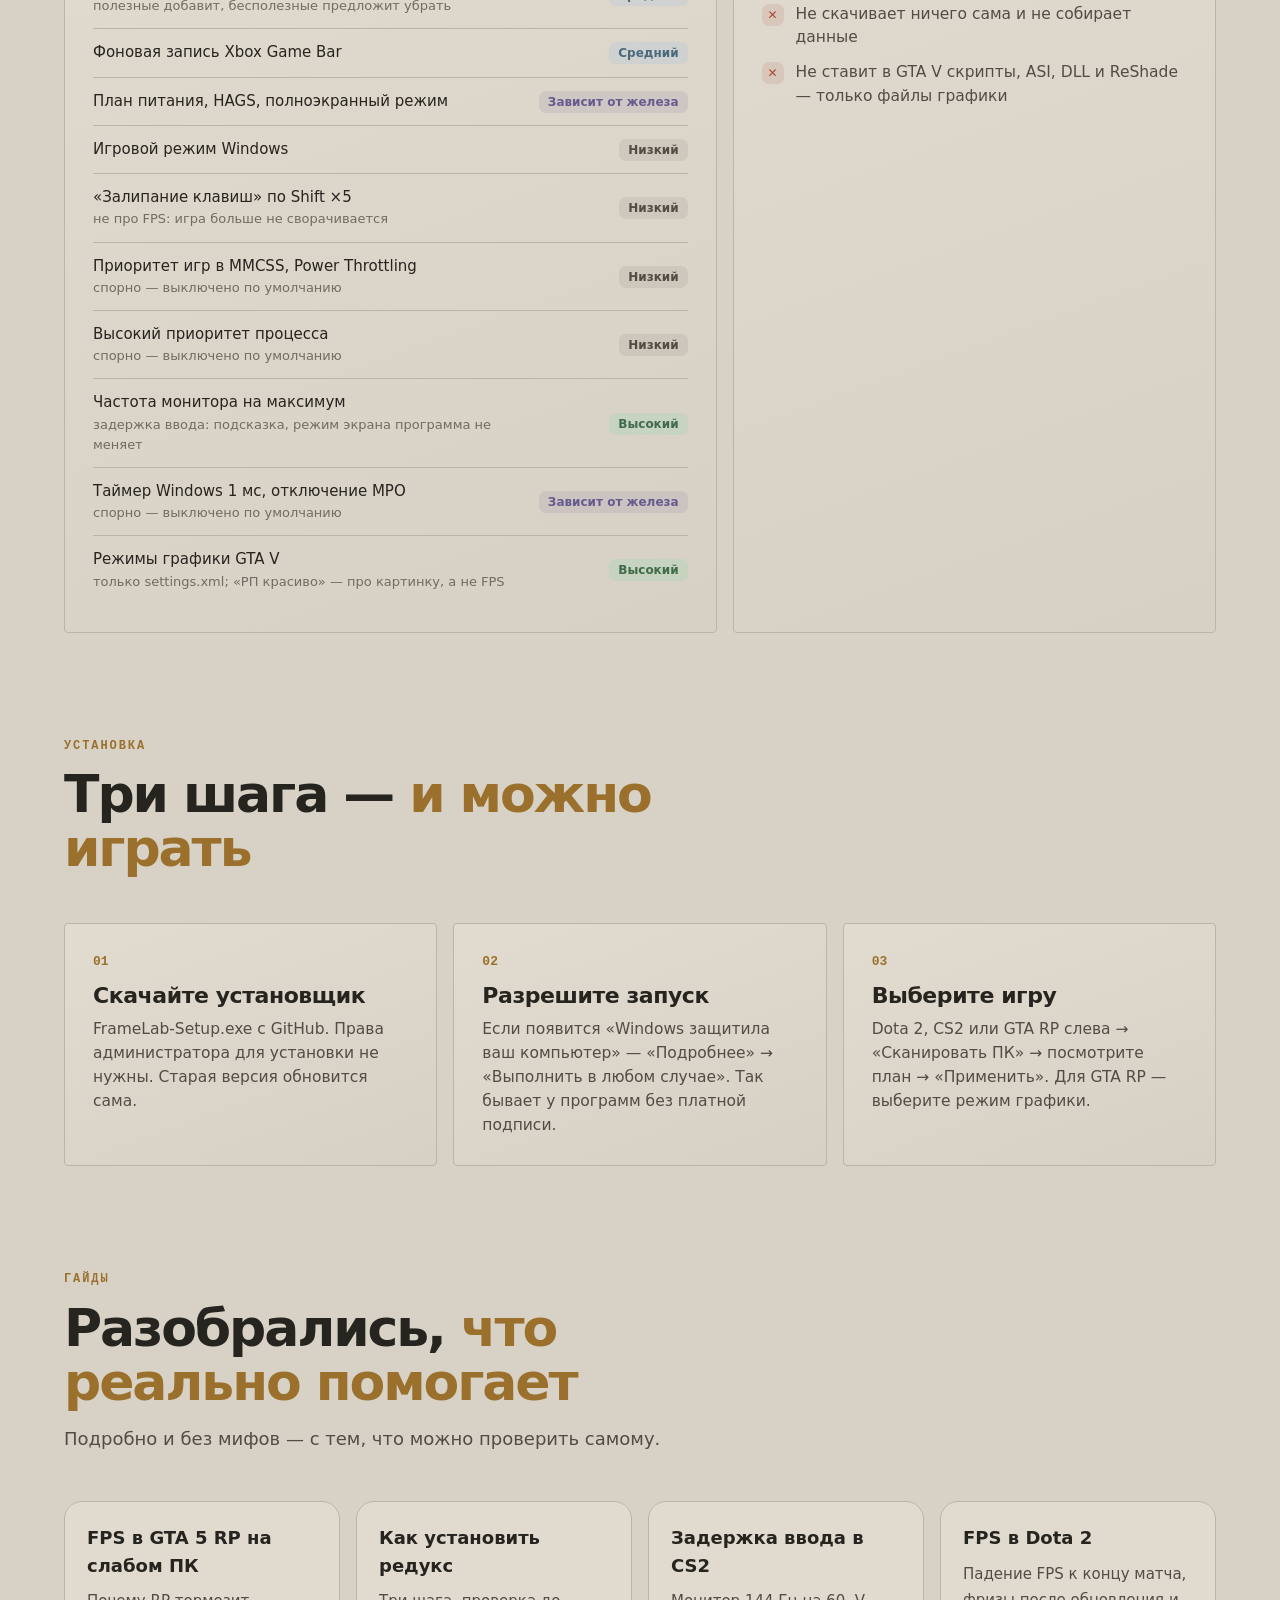
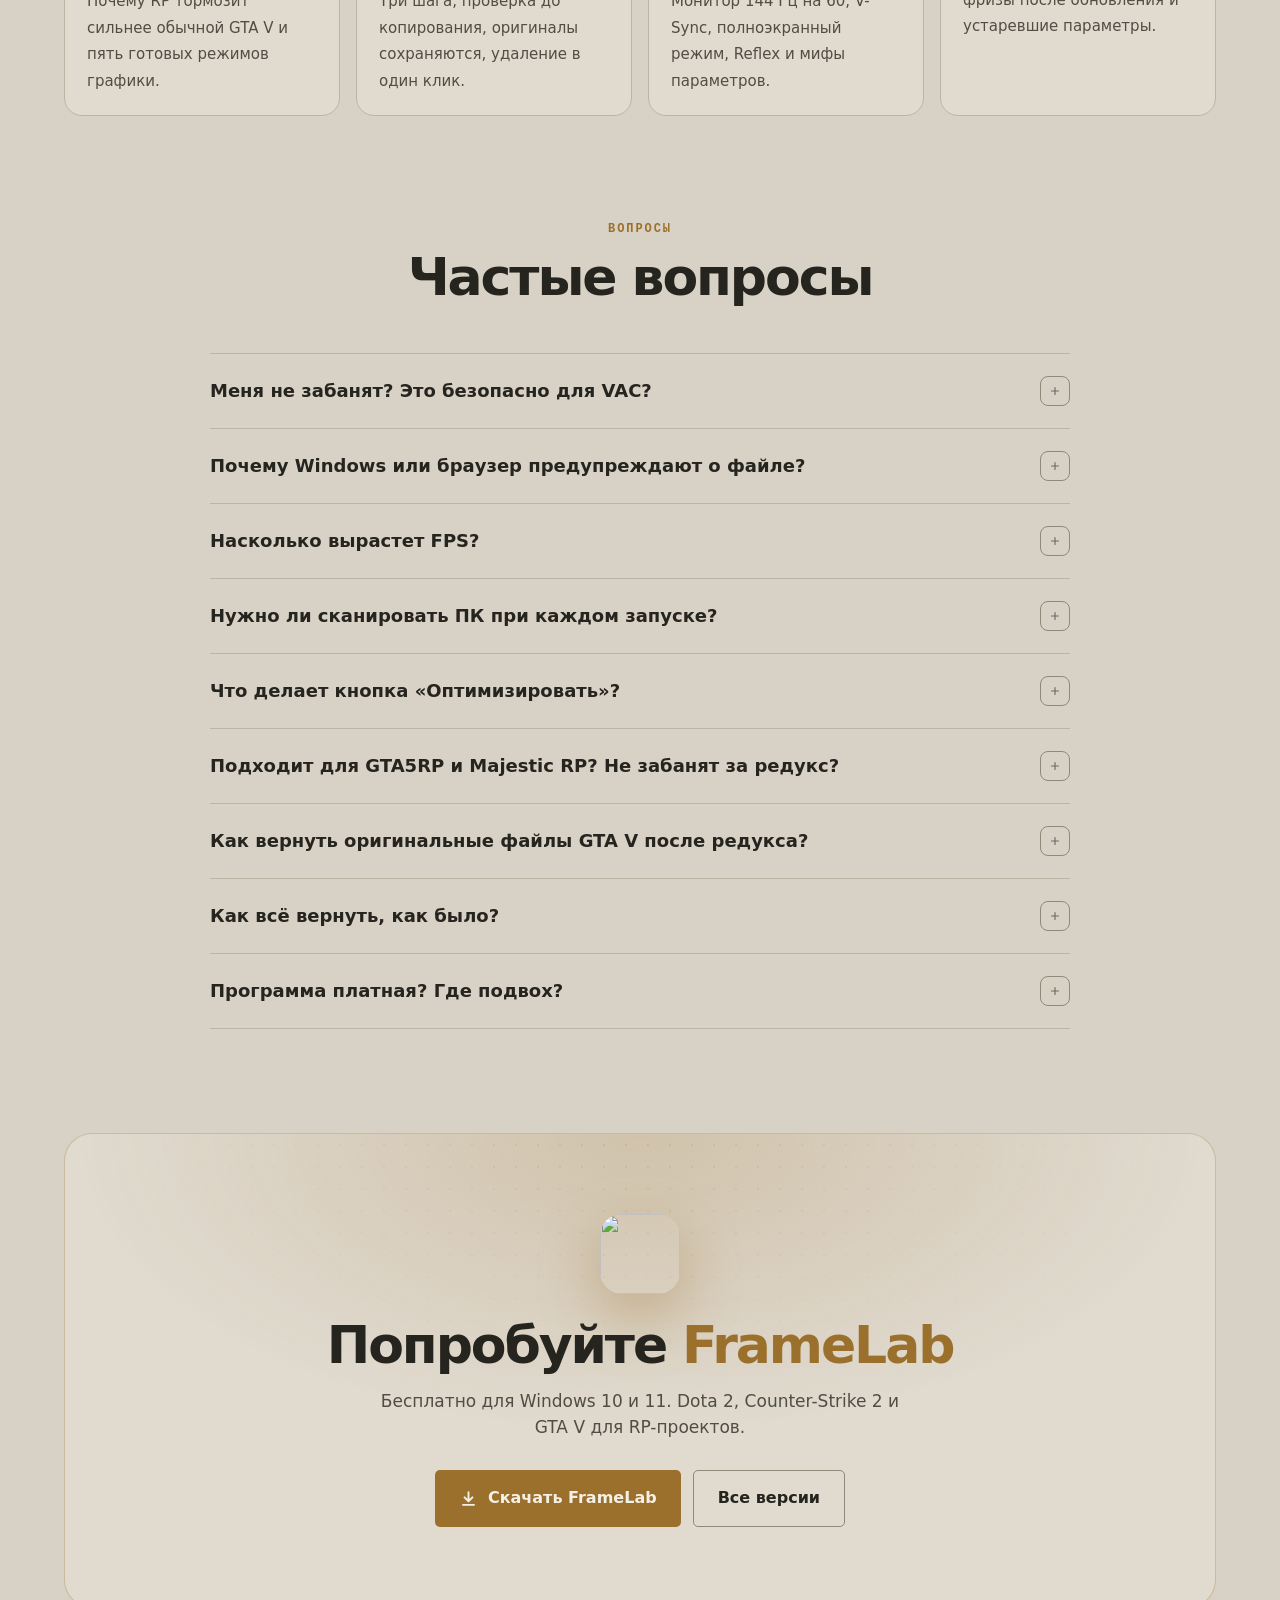
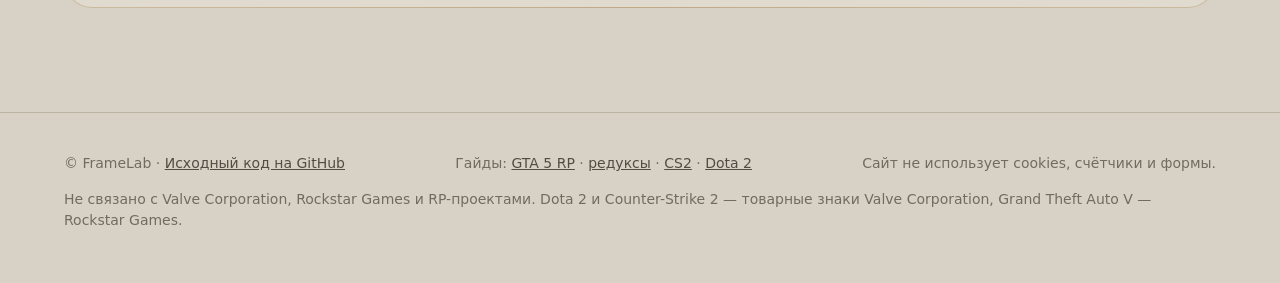
==== commit 73e17f15: "Release FrameLab 1.6.1 with refreshed design" ====
--- a/site/index.html
+++ b/site/index.html
@@ -18,7 +18,7 @@
 <link rel="canonical" href="https://derposd.github.io/v60/">
 <meta name="theme-color" content="#d8d2c6">
 <link rel="icon" href="img/favicon.png">
-<script type="application/ld+json">{"@context": "https://schema.org", "@graph": [{"@type": "SoftwareApplication", "name": "FrameLab", "applicationCategory": "UtilitiesApplication", "operatingSystem": "Windows 10, Windows 11", "softwareVersion": "1.6.0", "inLanguage": "ru", "url": "https://derposd.github.io/v60/", "downloadUrl": "https://github.com/Derposd/v60/releases/latest/download/FrameLab-Setup.exe", "image": "https://derposd.github.io/v60/img/og.jpg", "screenshot": "https://derposd.github.io/v60/img/gta-modes.jpg", "description": "Бесплатная программа для Windows: больше FPS и меньше фризов в Dota 2, Counter-Strike 2 и GTA V для RP-проектов. Оффлайн, любое изменение отменяется в один клик.", "offers": {"@type": "Offer", "price": "0", "priceCurrency": "RUB"}}, {"@type": "FAQPage", "mainEntity": [{"@type": "Question", "name": "Меня не забанят? Это безопасно для VAC?", "acceptedAnswer": {"@type": "Answer", "text": "Программа не вмешивается в процесс игры: не читает и не меняет её память, не встраивает свои модули. Она меняет только файлы настроек игры, параметры запуска в Steam и настройки Windows — то же самое, что можно сделать руками в меню."}}, {"@type": "Question", "name": "Почему Windows или браузер предупреждают о файле?", "acceptedAnswer": {"@type": "Answer", "text": "У программы нет платного сертификата подписи кода, поэтому SmartScreen показывает предупреждение для новых файлов. Скачивайте только по ссылкам с этой страницы — они ведут на официальную страницу релизов на GitHub."}}, {"@type": "Question", "name": "Насколько вырастет FPS?", "acceptedAnswer": {"@type": "Answer", "text": "Зависит от железа и от того, что было настроено раньше. Больше всего дают пресет графики, запуск на дискретной видеокарте в ноутбуках и отключение фоновой записи. Проверить эффект можно в «Мониторе матча»."}}, {"@type": "Question", "name": "Нужно ли сканировать ПК при каждом запуске?", "acceptedAnswer": {"@type": "Answer", "text": "Нет. С версии 1.2.1 результат сохраняется: при следующем запуске программа сразу показывает диагноз, а Steam, игры и настройки Windows перепроверяет за секунду. Полное сканирование повторится само, если сменилась видеокарта, драйвер или процессор."}}, {"@type": "Question", "name": "Что делает кнопка «Оптимизировать»?", "acceptedAnswer": {"@type": "Answer", "text": "Применяет для всех установленных игр только то, что мастер выбрал бы сам: рекомендованные для вашего ПК настройки без спорных пунктов и без перезагрузки. Перед применением показывает список, после — отчёт и кнопку «Отменить всё». Программы не закрываются, ничего не удаляется и не разгоняется."}}, {"@type": "Question", "name": "Подходит для GTA5RP и Majestic RP? Не забанят за редукс?", "acceptedAnswer": {"@type": "Answer", "text": "Режимы графики меняют только settings.xml — то же, что меню настроек игры, поэтому работают на любом RP-сервере. Менеджер редуксов ставит только файлы графики и никогда не ставит код (скрипты, ASI, DLL, ReShade). Но правила модов у каждого проекта свои: паки, убирающие объекты, делающие текстуры прозрачными или дающие другое преимущество, считаются читом. Прочитайте правила проекта перед установкой."}}, {"@type": "Question", "name": "Как вернуть оригинальные файлы GTA V после редукса?", "acceptedAnswer": {"@type": "Answer", "text": "На вкладке «Редуксы» нажмите «Удалить (вернуть оригиналы)». Заменённые файлы игры при установке переносятся в папку .framelab внутри GTA V и возвращаются на место. Прерванная установка откатывается там же."}}, {"@type": "Question", "name": "Как всё вернуть, как было?", "acceptedAnswer": {"@type": "Answer", "text": "Рядом с каждым изменением есть кнопка «Отменить», а на вкладке «Откат» — «Откатить всё». Копии хранятся в %LOCALAPPDATA%\\Dota2Optimizer и не удаляются вместе с программой."}}, {"@type": "Question", "name": "Программа платная? Где подвох?", "acceptedAnswer": {"@type": "Answer", "text": "Бесплатно, без рекламы и регистрации. Код открыт на GitHub — можно проверить, что программа делает."}}]}]}</script>
+<script type="application/ld+json">{"@context": "https://schema.org", "@graph": [{"@type": "SoftwareApplication", "name": "FrameLab", "applicationCategory": "UtilitiesApplication", "operatingSystem": "Windows 10, Windows 11", "softwareVersion": "1.6.1", "inLanguage": "ru", "url": "https://derposd.github.io/v60/", "downloadUrl": "https://github.com/Derposd/v60/releases/latest/download/FrameLab-Setup.exe", "image": "https://derposd.github.io/v60/img/og.jpg", "screenshot": "https://derposd.github.io/v60/img/gta-modes.jpg", "description": "Бесплатная программа для Windows: больше FPS и меньше фризов в Dota 2, Counter-Strike 2 и GTA V для RP-проектов. Оффлайн, любое изменение отменяется в один клик.", "offers": {"@type": "Offer", "price": "0", "priceCurrency": "RUB"}}, {"@type": "FAQPage", "mainEntity": [{"@type": "Question", "name": "Меня не забанят? Это безопасно для VAC?", "acceptedAnswer": {"@type": "Answer", "text": "Программа не вмешивается в процесс игры: не читает и не меняет её память, не встраивает свои модули. Она меняет только файлы настроек игры, параметры запуска в Steam и настройки Windows — то же самое, что можно сделать руками в меню."}}, {"@type": "Question", "name": "Почему Windows или браузер предупреждают о файле?", "acceptedAnswer": {"@type": "Answer", "text": "У программы нет платного сертификата подписи кода, поэтому SmartScreen показывает предупреждение для новых файлов. Скачивайте только по ссылкам с этой страницы — они ведут на официальную страницу релизов на GitHub."}}, {"@type": "Question", "name": "Насколько вырастет FPS?", "acceptedAnswer": {"@type": "Answer", "text": "Зависит от железа и от того, что было настроено раньше. Больше всего дают пресет графики, запуск на дискретной видеокарте в ноутбуках и отключение фоновой записи. Проверить эффект можно в «Мониторе матча»."}}, {"@type": "Question", "name": "Нужно ли сканировать ПК при каждом запуске?", "acceptedAnswer": {"@type": "Answer", "text": "Нет. С версии 1.2.1 результат сохраняется: при следующем запуске программа сразу показывает диагноз, а Steam, игры и настройки Windows перепроверяет за секунду. Полное сканирование повторится само, если сменилась видеокарта, драйвер или процессор."}}, {"@type": "Question", "name": "Что делает кнопка «Оптимизировать»?", "acceptedAnswer": {"@type": "Answer", "text": "Применяет для всех установленных игр только то, что мастер выбрал бы сам: рекомендованные для вашего ПК настройки без спорных пунктов и без перезагрузки. Перед применением показывает список, после — отчёт и кнопку «Отменить всё». Программы не закрываются, ничего не удаляется и не разгоняется."}}, {"@type": "Question", "name": "Подходит для GTA5RP и Majestic RP? Не забанят за редукс?", "acceptedAnswer": {"@type": "Answer", "text": "Режимы графики меняют только settings.xml — то же, что меню настроек игры, поэтому работают на любом RP-сервере. Менеджер редуксов ставит только файлы графики и никогда не ставит код (скрипты, ASI, DLL, ReShade). Но правила модов у каждого проекта свои: паки, убирающие объекты, делающие текстуры прозрачными или дающие другое преимущество, считаются читом. Прочитайте правила проекта перед установкой."}}, {"@type": "Question", "name": "Как вернуть оригинальные файлы GTA V после редукса?", "acceptedAnswer": {"@type": "Answer", "text": "На вкладке «Редуксы» нажмите «Удалить (вернуть оригиналы)». Заменённые файлы игры при установке переносятся в папку .framelab внутри GTA V и возвращаются на место. Прерванная установка откатывается там же."}}, {"@type": "Question", "name": "Как всё вернуть, как было?", "acceptedAnswer": {"@type": "Answer", "text": "Рядом с каждым изменением есть кнопка «Отменить», а на вкладке «Откат» — «Откатить всё». Копии хранятся в %LOCALAPPDATA%\\Dota2Optimizer и не удаляются вместе с программой."}}, {"@type": "Question", "name": "Программа платная? Где подвох?", "acceptedAnswer": {"@type": "Answer", "text": "Бесплатно, без рекламы и регистрации. Код открыт на GitHub — можно проверить, что программа делает."}}]}]}</script>
 <!-- No analytics, no cookies, no third-party fonts: the page only loads files from this site. -->
 <style>
   :root {
@@ -391,7 +391,7 @@
 
 <nav>
   <div class="wrap">
-    <a class="brand" href="#"><img src="img/logo.png" alt="">FrameLab<small class="ver-tag">v<span class="ver">1.6</span></small></a>
+    <a class="brand" href="#"><img src="img/logo.png" alt="">FrameLab<small class="ver-tag">v<span class="ver">1.6.1</span></small></a>
     <div class="links"><a href="#how">Как работает</a><a href="#features">Возможности</a><a href="#screens">Скриншоты</a><a href="#honest">Честно</a><a href="#guides">Гайды</a><a href="#faq">Вопросы</a></div>
     <a class="btn btn-primary" href="https://github.com/Derposd/v60/releases/latest/download/FrameLab-Setup.exe">Скачать</a>
   </div>
@@ -400,7 +400,7 @@
 <header class="hero">
   <div class="wrap">
     <div>
-      <a class="pill" href="https://github.com/Derposd/v60/releases/latest"><b>v<span class="ver">1.6</span></b><span class="ver-note">Раздел «ПК» — открывается при запуске</span></a>
+      <a class="pill" href="https://github.com/Derposd/v60/releases/latest"><b>v<span class="ver">1.6.1</span></b><span class="ver-note">Новый дизайн FrameLab</span></a>
       <h1>Найдите, что съедает FPS <span class="acc" data-g-name>в CS2</span></h1>
       <p class="lead">FrameLab сканирует ПК и настройки игры, показывает, что мешает, по важности, и исправляет это. Dota 2, CS2 и GTA V для RP-проектов: у каждой настройки честный эффект, а любое изменение отменяется в один клик.</p>
       <div class="switch" role="group" aria-label="Игра">
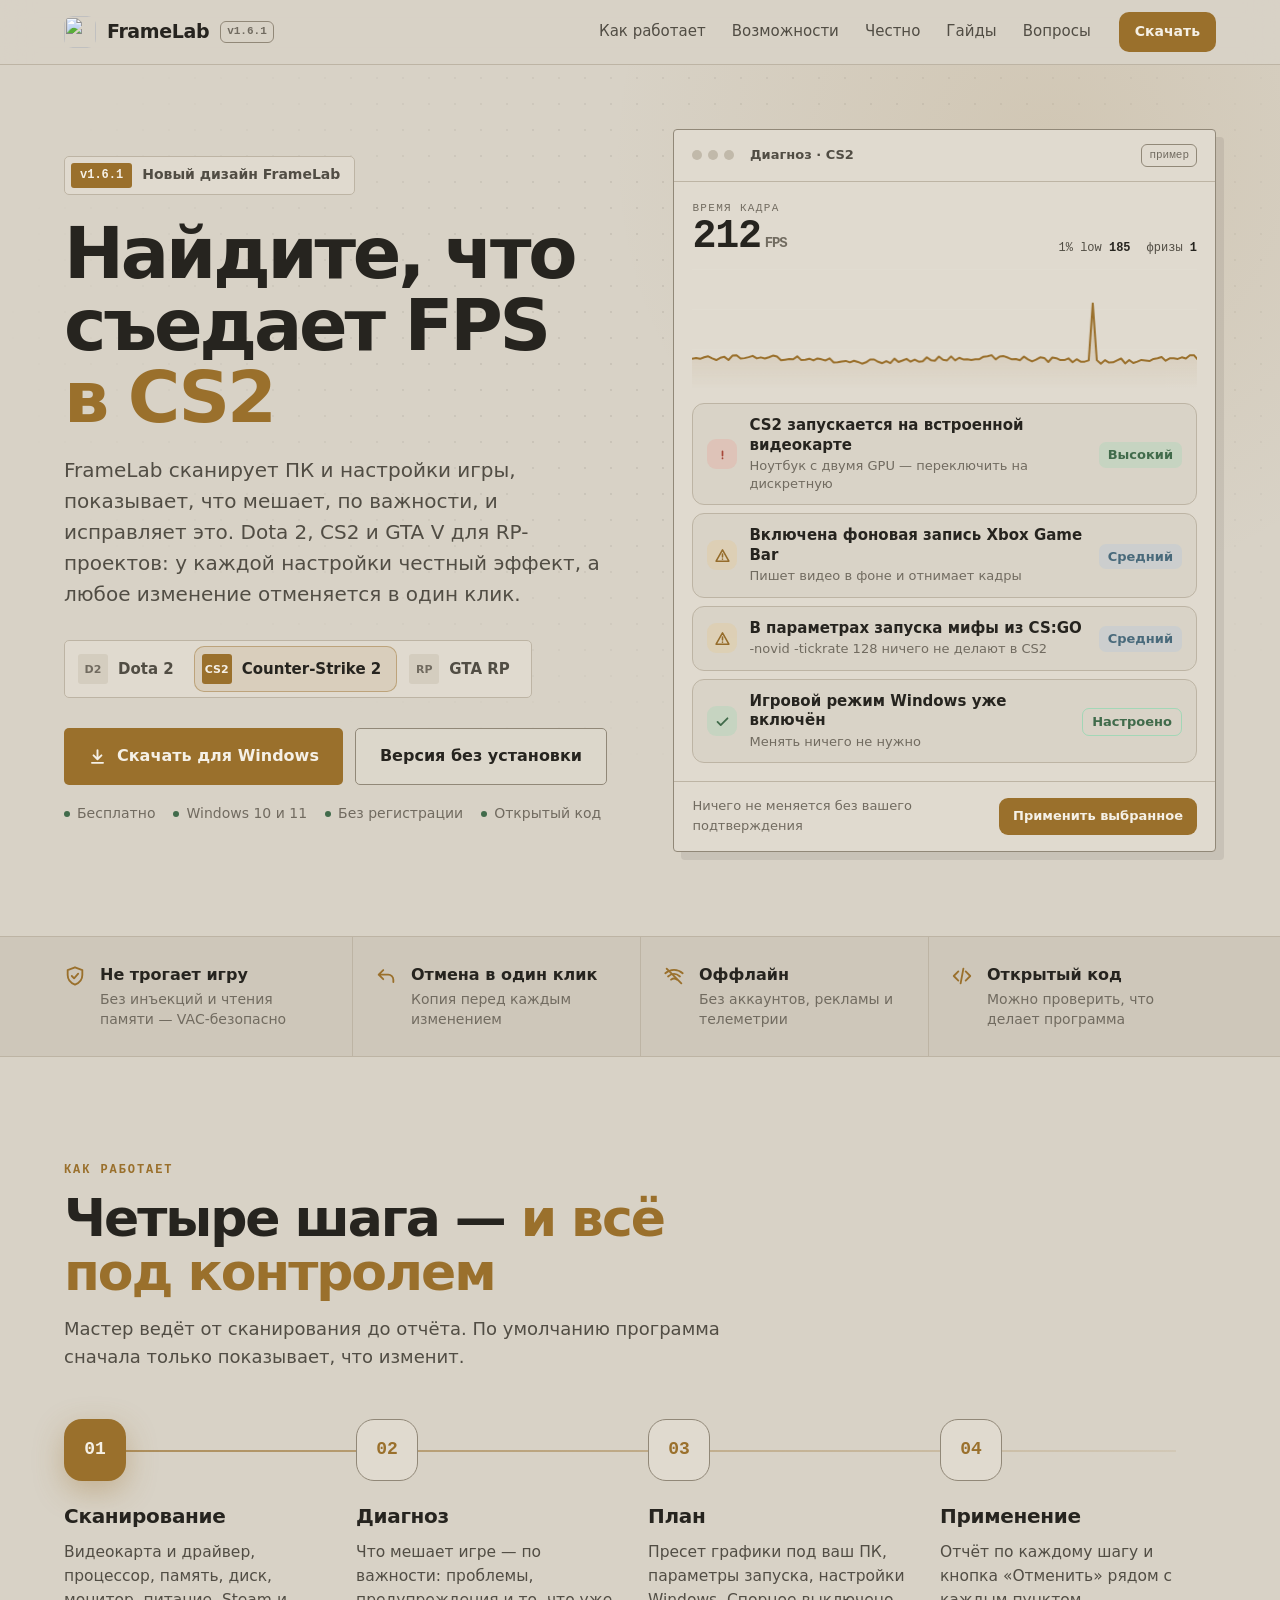
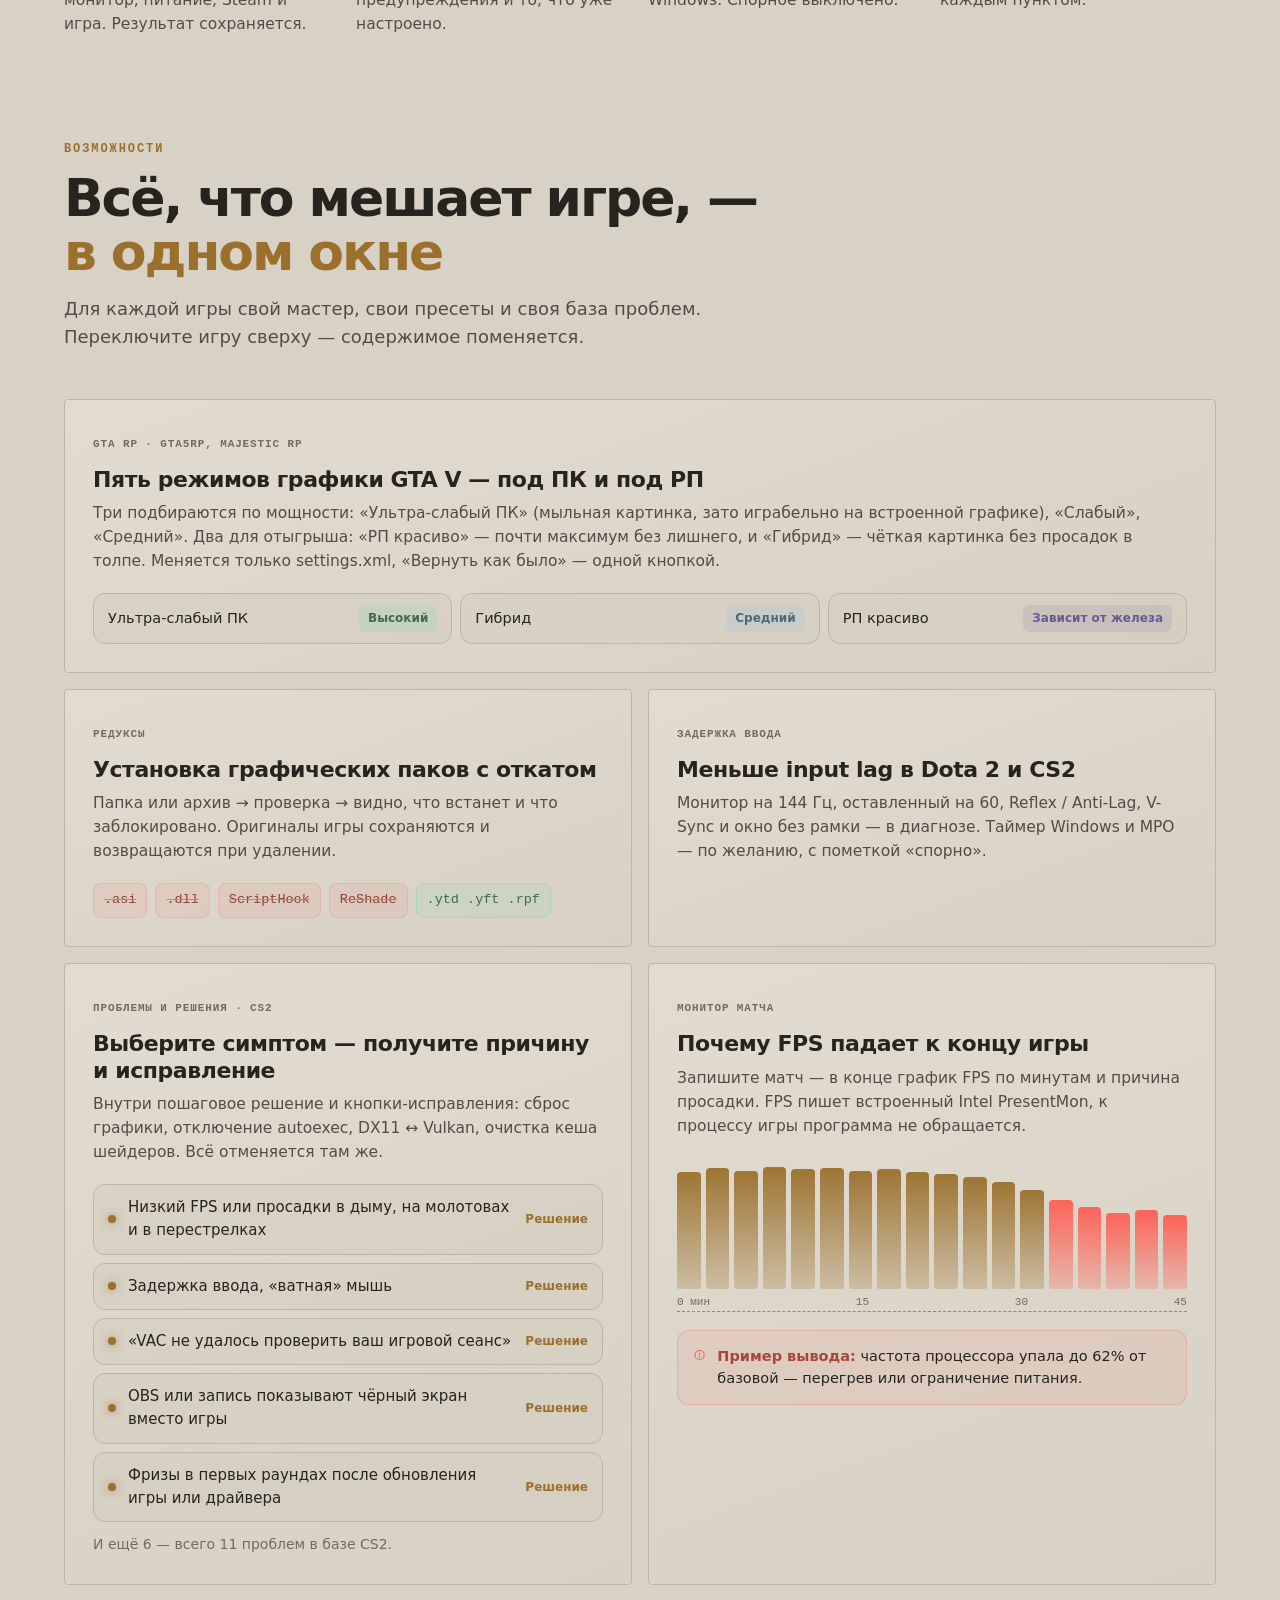
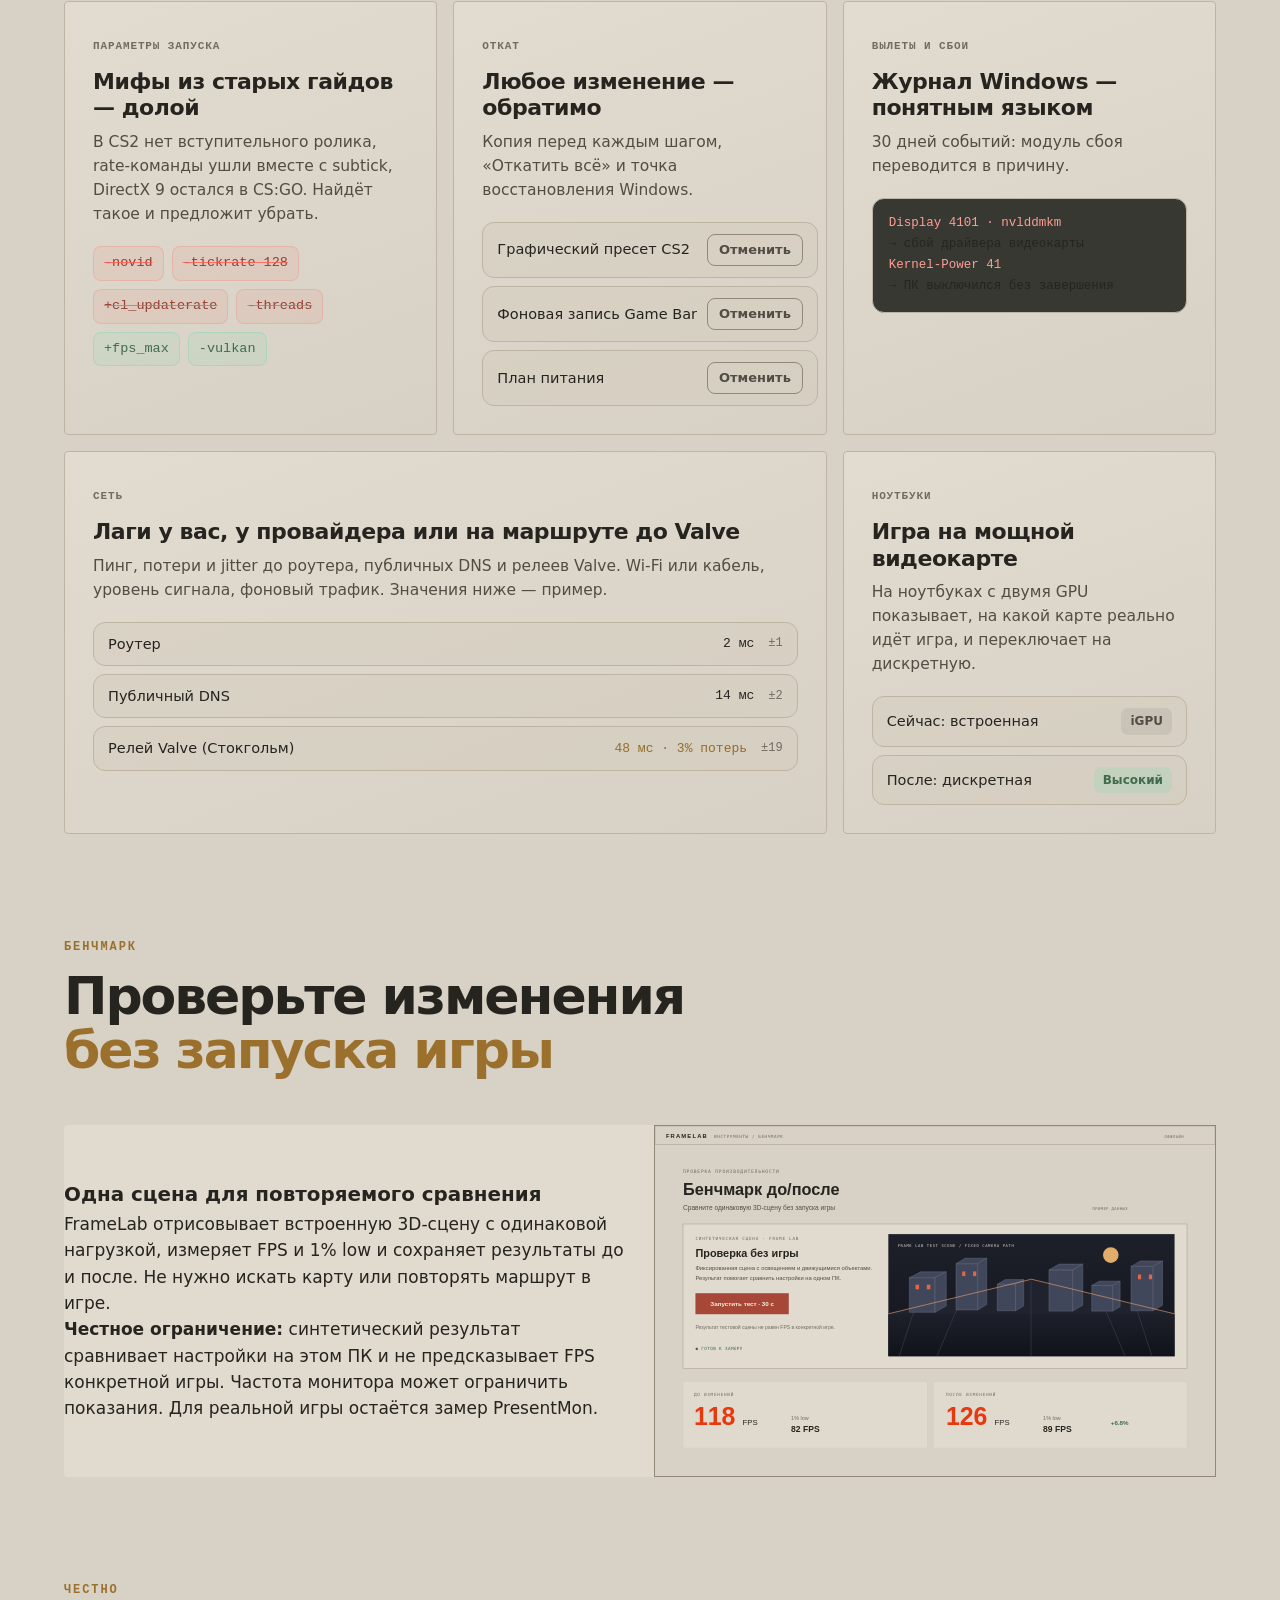
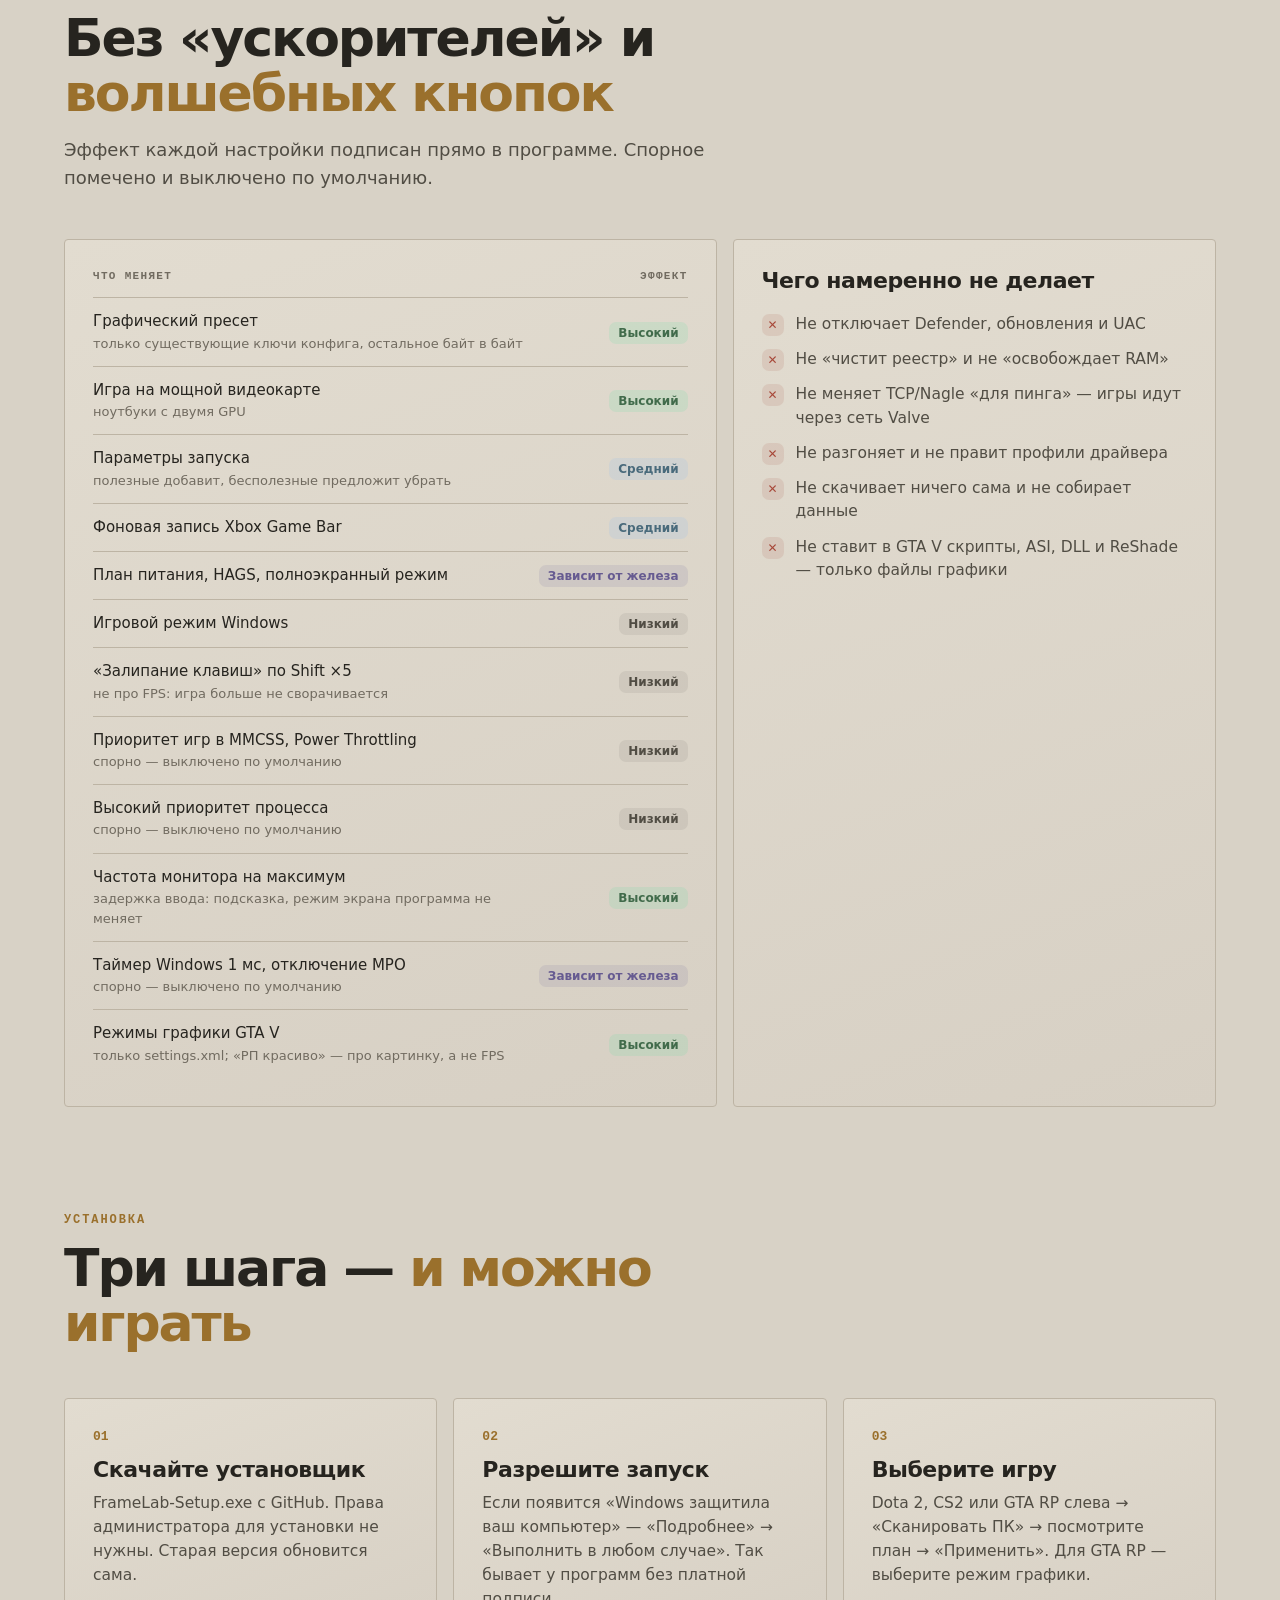
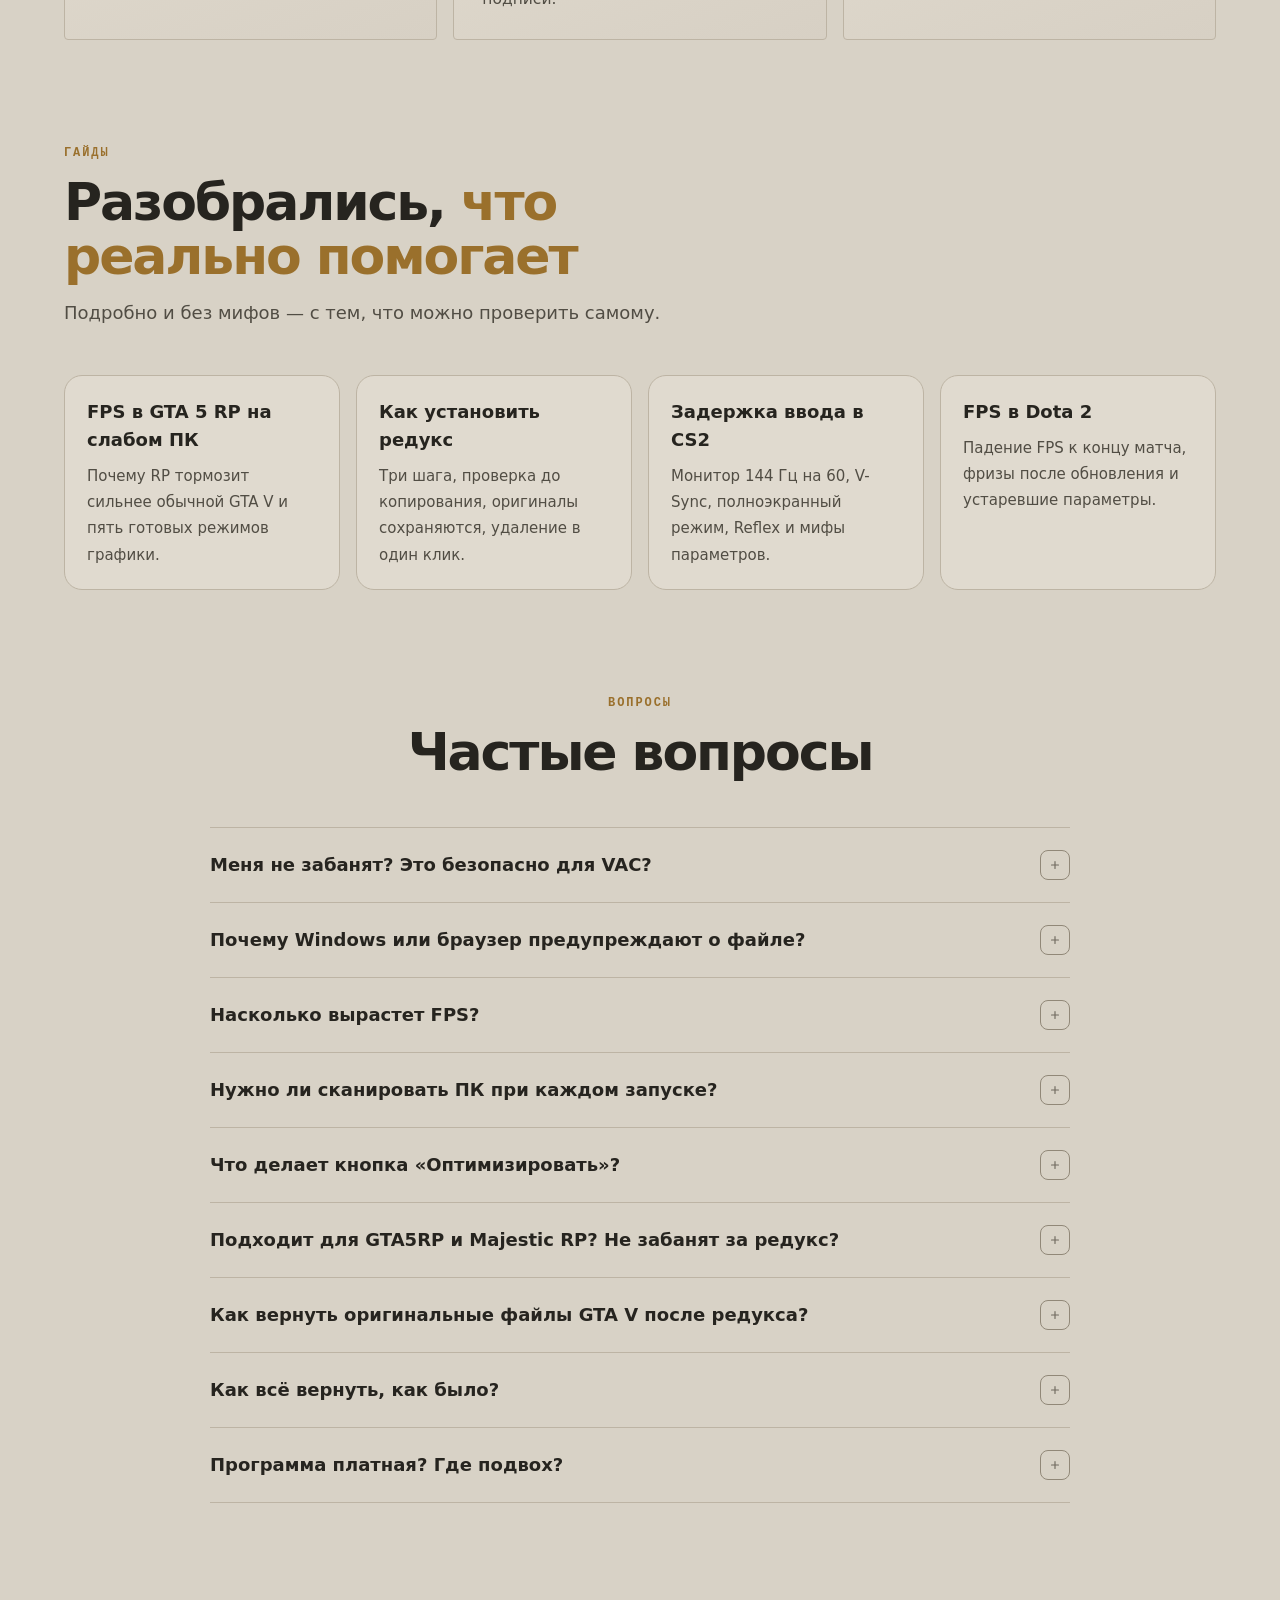
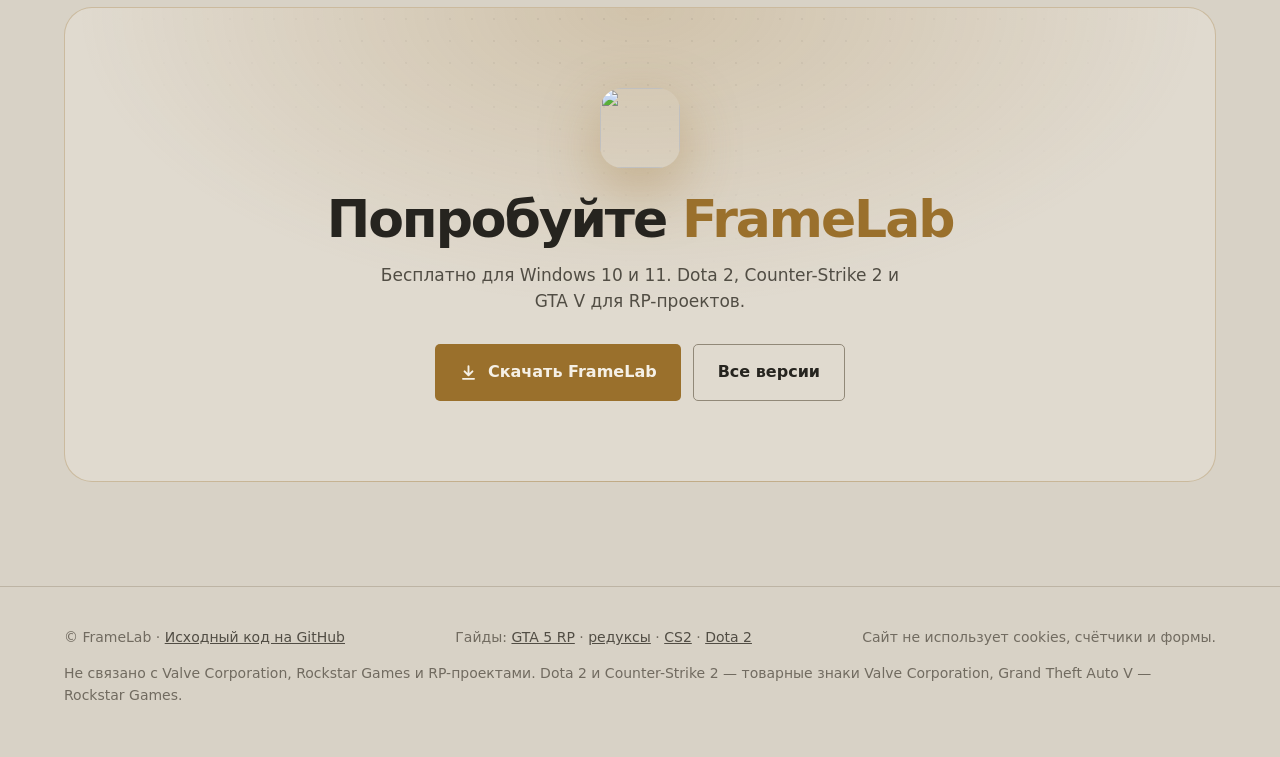
==== commit d3eec18d: "Remove screenshot gallery from landing page" ====
--- a/site/index.html
+++ b/site/index.html
@@ -56,8 +56,6 @@
   .hud-top .dots i { background:#cfc9b8; }
   .strip { background:var(--panel); }
   .feature,.card,.faq-item { border-radius:2px; }
-  .gallery { background:#cbc4b7; border:1px solid var(--line2); border-radius:2px; }
-  .gallery img { background:#c5beb1; }
   .feature,.tile,.faq-item { background:rgba(235,229,218,.55); border-color:var(--line); }
   .k,.acc { color:var(--a); }
   .strip,.strip .wrap { background:var(--bg2); }
@@ -225,17 +223,6 @@
   .ping .j { font-family: var(--mono); font-size: 12px; color: var(--subtle); }
   .ping .bad .ms { color: var(--warn); }
 
-  /* gallery */
-  .gallery { border-radius: 22px; border: 1px solid var(--line); background: var(--panel); overflow: hidden; }
-  .tabs { display: flex; gap: 4px; padding: 10px; border-bottom: 1px solid var(--line); overflow-x: auto; scrollbar-width: none; }
-  .tabs::-webkit-scrollbar { display: none; }
-  .tabs button { flex: none; padding: 9px 16px; border-radius: 10px; font-weight: 650; font-size: 15px; color: var(--muted); }
-  .tabs button:hover { color: var(--text); }
-  .tabs button[aria-selected="true"] { color: var(--text); background: rgba(var(--a-rgb), .14); box-shadow: inset 0 0 0 1px rgba(var(--a-rgb), .35); }
-  .stage { position: relative; aspect-ratio: 1600 / 1067; background: #0b0c10; }
-  .stage img { position: absolute; inset: 0; width: 100%; height: 100%; object-fit: cover; opacity: 0; transition: opacity .35s; }
-  .stage img.on { opacity: 1; }
-  .cap { padding: 16px 22px; font-size: 15px; color: var(--muted); border-top: 1px solid var(--line); min-height: 58px; }
 
   /* honest */
   .honest { display: grid; grid-template-columns: 1.35fr 1fr; gap: 16px; }
@@ -352,9 +339,6 @@
   .tile,.feature,.faq-item,.card { background:var(--panel); border-color:var(--line); border-radius:4px; }
   .tile { background:linear-gradient(160deg,#e2dcd0,#d7d0c4); }
   .tile:hover,.guides a:hover { border-color:var(--line2); }
-  .gallery { background:#c8c1b4; border-color:var(--line2); border-radius:4px; }
-  .stage { background:#c5beb1; }
-  .tabs button[aria-selected="true"] { background:rgba(var(--a-rgb),.12); box-shadow:inset 0 0 0 1px rgba(var(--a-rgb),.42); }
   .strip,.guides { border-color:var(--line); }
   .log { background:#383832; color:#d1cabc; }
   .codes code { color:#913f34; }
@@ -367,11 +351,10 @@
   .no li::before { background:rgba(167,71,56,.12); }
   .rv { transform:translateY(14px); filter:blur(2px); transition:opacity .65s ease,transform .65s cubic-bezier(.2,.7,.2,1),filter .65s ease; }
   .rv.in { filter:none; }
-  .tile,.feature,.gallery,.guides a,.faq-item { transition:transform .28s ease,border-color .28s ease,background-color .28s ease,box-shadow .28s ease; }
+  .tile,.feature,.guides a,.faq-item { transition:transform .28s ease,border-color .28s ease,background-color .28s ease,box-shadow .28s ease; }
   .tile:hover,.feature:hover,.guides a:hover { transform:translateY(-3px); box-shadow:0 10px 24px rgba(45,40,32,.08); }
   .btn { transition:transform .2s ease,background-color .25s ease,border-color .25s ease,box-shadow .25s ease; }
   .btn:active { transform:translateY(1px) scale(.99); }
-  .gallery { box-shadow:0 12px 30px rgba(45,40,32,.08); }
   @keyframes hero-enter { from { opacity:0; transform:translateY(14px); } to { opacity:1; transform:translateY(0); } }
   @keyframes hud-float { 0%,100% { transform:translateY(0); } 50% { transform:translateY(-5px); } }
   @media (prefers-reduced-motion:no-preference) {
@@ -392,7 +375,7 @@
 <nav>
   <div class="wrap">
     <a class="brand" href="#"><img src="img/logo.png" alt="">FrameLab<small class="ver-tag">v<span class="ver">1.6.1</span></small></a>
-    <div class="links"><a href="#how">Как работает</a><a href="#features">Возможности</a><a href="#screens">Скриншоты</a><a href="#honest">Честно</a><a href="#guides">Гайды</a><a href="#faq">Вопросы</a></div>
+    <div class="links"><a href="#how">Как работает</a><a href="#features">Возможности</a><a href="#honest">Честно</a><a href="#guides">Гайды</a><a href="#faq">Вопросы</a></div>
     <a class="btn btn-primary" href="https://github.com/Derposd/v60/releases/latest/download/FrameLab-Setup.exe">Скачать</a>
   </div>
 </nav>
@@ -553,37 +536,6 @@
     <div class="feature rv" style="display:grid;grid-template-columns:1fr 1fr;gap:28px;align-items:center">
       <div><h3>Одна сцена для повторяемого сравнения</h3><p>FrameLab отрисовывает встроенную 3D-сцену с одинаковой нагрузкой, измеряет FPS и 1% low и сохраняет результаты до и после. Не нужно искать карту или повторять маршрут в игре.</p><p><strong>Честное ограничение:</strong> синтетический результат сравнивает настройки на этом ПК и не предсказывает FPS конкретной игры. Частота монитора может ограничить показания. Для реальной игры остаётся замер PresentMon.</p></div>
       <img src="img/benchmark-scene.svg" loading="lazy" width="1440" height="900" alt="Иллюстрация встроенной сцены и результата синтетического теста" style="border:1px solid var(--line2)">
-    </div>
-  </div>
-</section>
-
-<section id="screens" style="padding-top:0">
-  <div class="wrap">
-    <div class="head rv"><div class="k">Скриншоты</div><h2>Так выглядит <span class="acc">программа</span></h2></div>
-    <div class="gallery rv">
-      <div class="tabs" role="tablist">
-        <button role="tab" aria-selected="true" data-i="0">Синтетический тест</button>
-        <button role="tab" aria-selected="false" data-i="1">План оптимизации</button>
-        <button role="tab" aria-selected="false" data-i="2">Главная</button>
-        <button role="tab" aria-selected="false" data-i="3">GTA RP: режимы</button>
-        <button role="tab" aria-selected="false" data-i="4">GTA RP: для РП</button>
-        <button role="tab" aria-selected="false" data-i="5">Редуксы</button>
-        <button role="tab" aria-selected="false" data-i="6">Проблемы</button>
-        <button role="tab" aria-selected="false" data-i="7">Вылеты</button>
-        <button role="tab" aria-selected="false" data-i="8">Монитор матча</button>
-      </div>
-      <div class="stage">
-        <img class="on" src="img/benchmark-scene.svg" width="1440" height="900" alt="Синтетический бенчмарк FrameLab: встроенная фиксированная 3D-сцена и сравнение результатов до и после" data-cap="Новый синтетический бенчмарк: одна и та же встроенная 3D-сцена, FPS и 1% low. Это ориентир для сравнения на вашем ПК, а не обещание FPS в конкретной игре.">
-        <img src="img/cs2-plan.jpg" loading="lazy" width="1600" height="1067" alt="План оптимизации CS2: пресеты графики и параметры запуска" data-cap="Шаг «План»: пресет под ваш профиль ПК, параметры запуска, настройки Windows. У каждого пункта — эффект и статус.">
-        <img src="img/cs2-home.jpg" loading="lazy" width="1600" height="1067" alt="Главная FrameLab: оптимизация в один клик" data-cap="«Главная»: оптимизация в один клик для всех установленных игр, состояние ПК, ускорение на время игры. Слева — переключатель Dota 2 / CS2 / GTA RP.">
-        <img src="img/gta-modes.jpg" loading="lazy" width="1600" height="1067" alt="Режимы графики GTA V для RP-проектов" data-cap="GTA RP: режим под ваш ПК выбран заранее, видно, какой включён сейчас. Меняется только settings.xml, копия сохраняется.">
-        <img src="img/gta-roleplay.jpg" loading="lazy" width="1600" height="1067" alt="Режимы «РП красиво» и «Гибрид»" data-cap="Два режима для РП: «РП красиво» — почти максимум без лишнего, «Гибрид» — красиво и без просадок. «Вернуть как было» — одной кнопкой.">
-        <img src="img/gta-redux.jpg" loading="lazy" width="1600" height="1067" alt="Проверка редукса перед установкой" data-cap="«Редуксы»: перед установкой видно, что встанет, что заблокировано и почему. ASI, DLL, ScriptHook и ReShade не ставятся никогда.">
-        <img src="img/cs2-issues.jpg" loading="lazy" width="1600" height="1067" alt="Проблемы CS2 с пошаговыми решениями" data-cap="«Проблемы»: поиск по симптомам, причина, шаги и исправления в один клик.">
-        <img src="img/dota-crash.jpg" loading="lazy" width="1600" height="1067" alt="Диагностика вылетов Dota 2" data-cap="«Вылеты и сбои»: журнал Windows, дампы и логи игры, очистка кешей шейдеров, проверка файлов.">
-        <img src="img/dota-monitor.jpg" loading="lazy" width="1600" height="1067" alt="Монитор матча" data-cap="«Монитор матча»: нажмите «Начать запись» перед игрой — после матча будет график и причина просадок.">
-      </div>
-      <div class="cap" id="cap">Шаг «План»: пресет под ваш профиль ПК, параметры запуска, настройки Windows. У каждого пункта — эффект и статус.</div>
     </div>
   </div>
 </section>
@@ -816,14 +768,6 @@
   function loop() { draw(); if (!still) setTimeout(() => requestAnimationFrame(loop), 50); }
   addEventListener('resize', () => { size(); pts = []; });
 
-  // Screenshot gallery tabs.
-  const tabs = document.querySelectorAll('.tabs button'), imgs = document.querySelectorAll('.stage img'), cap = document.getElementById('cap');
-  tabs.forEach(b => b.addEventListener('click', () => {
-    tabs.forEach(x => x.setAttribute('aria-selected', String(x === b)));
-    imgs.forEach((im, i) => im.classList.toggle('on', i === +b.dataset.i));
-    cap.textContent = imgs[+b.dataset.i].dataset.cap;
-  }));
-
   // Reveal on scroll.
   if ('IntersectionObserver' in window) {
     const io = new IntersectionObserver(es => es.forEach(e => { if (e.isIntersecting) { e.target.classList.add('in'); io.unobserve(e.target); } }), { rootMargin: '0px 0px -8% 0px' });
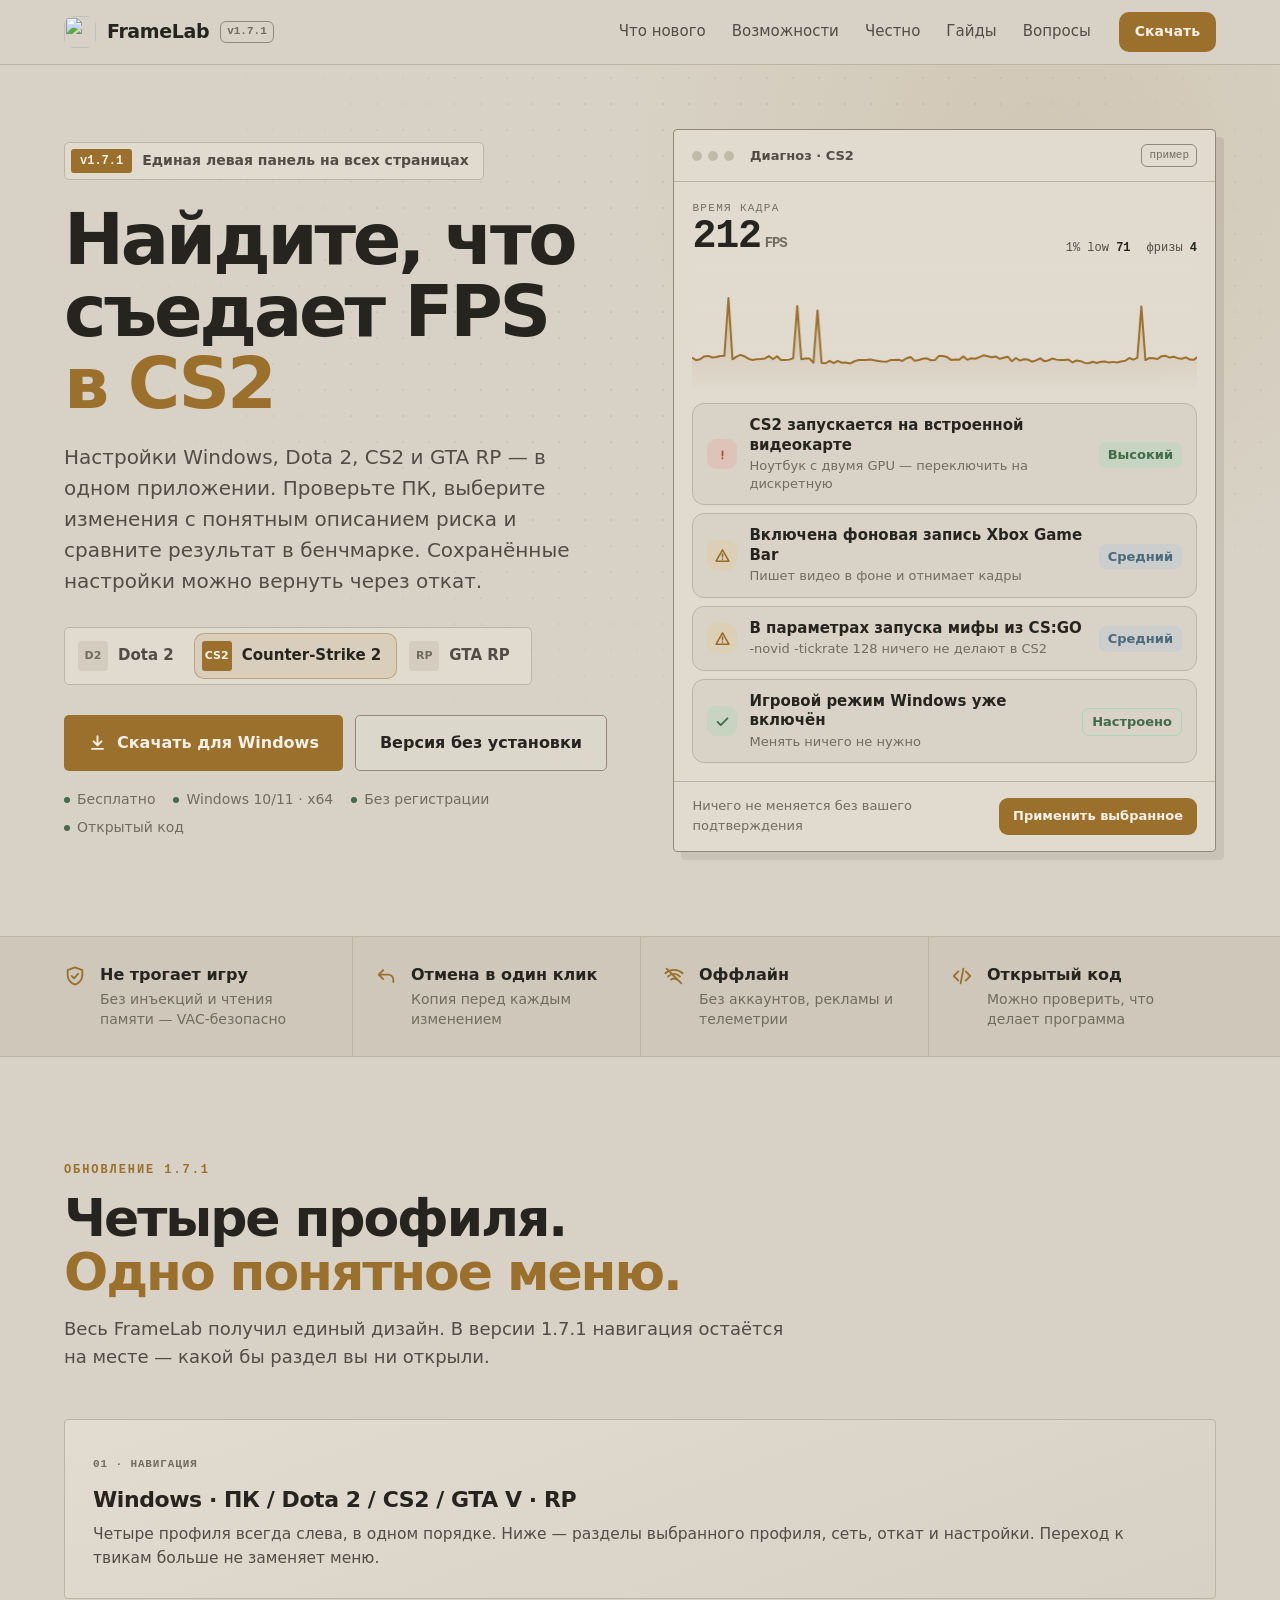
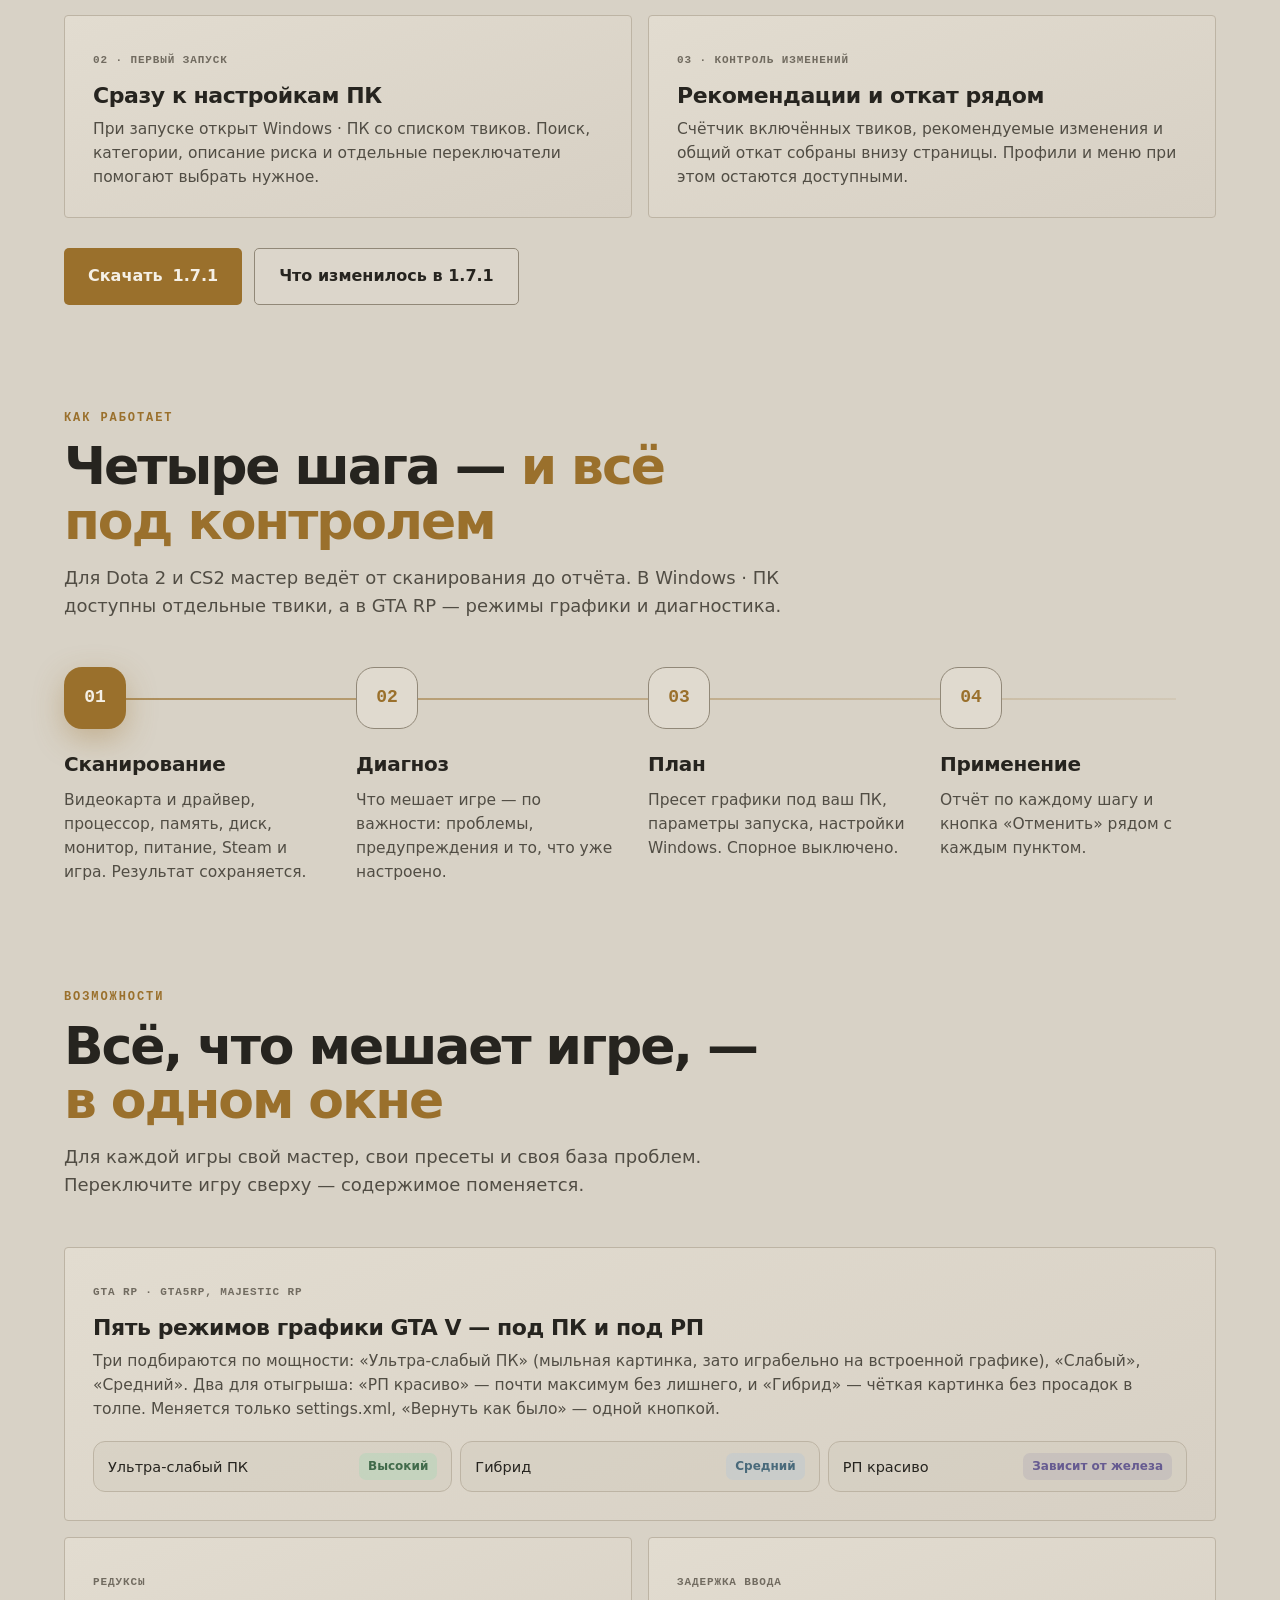
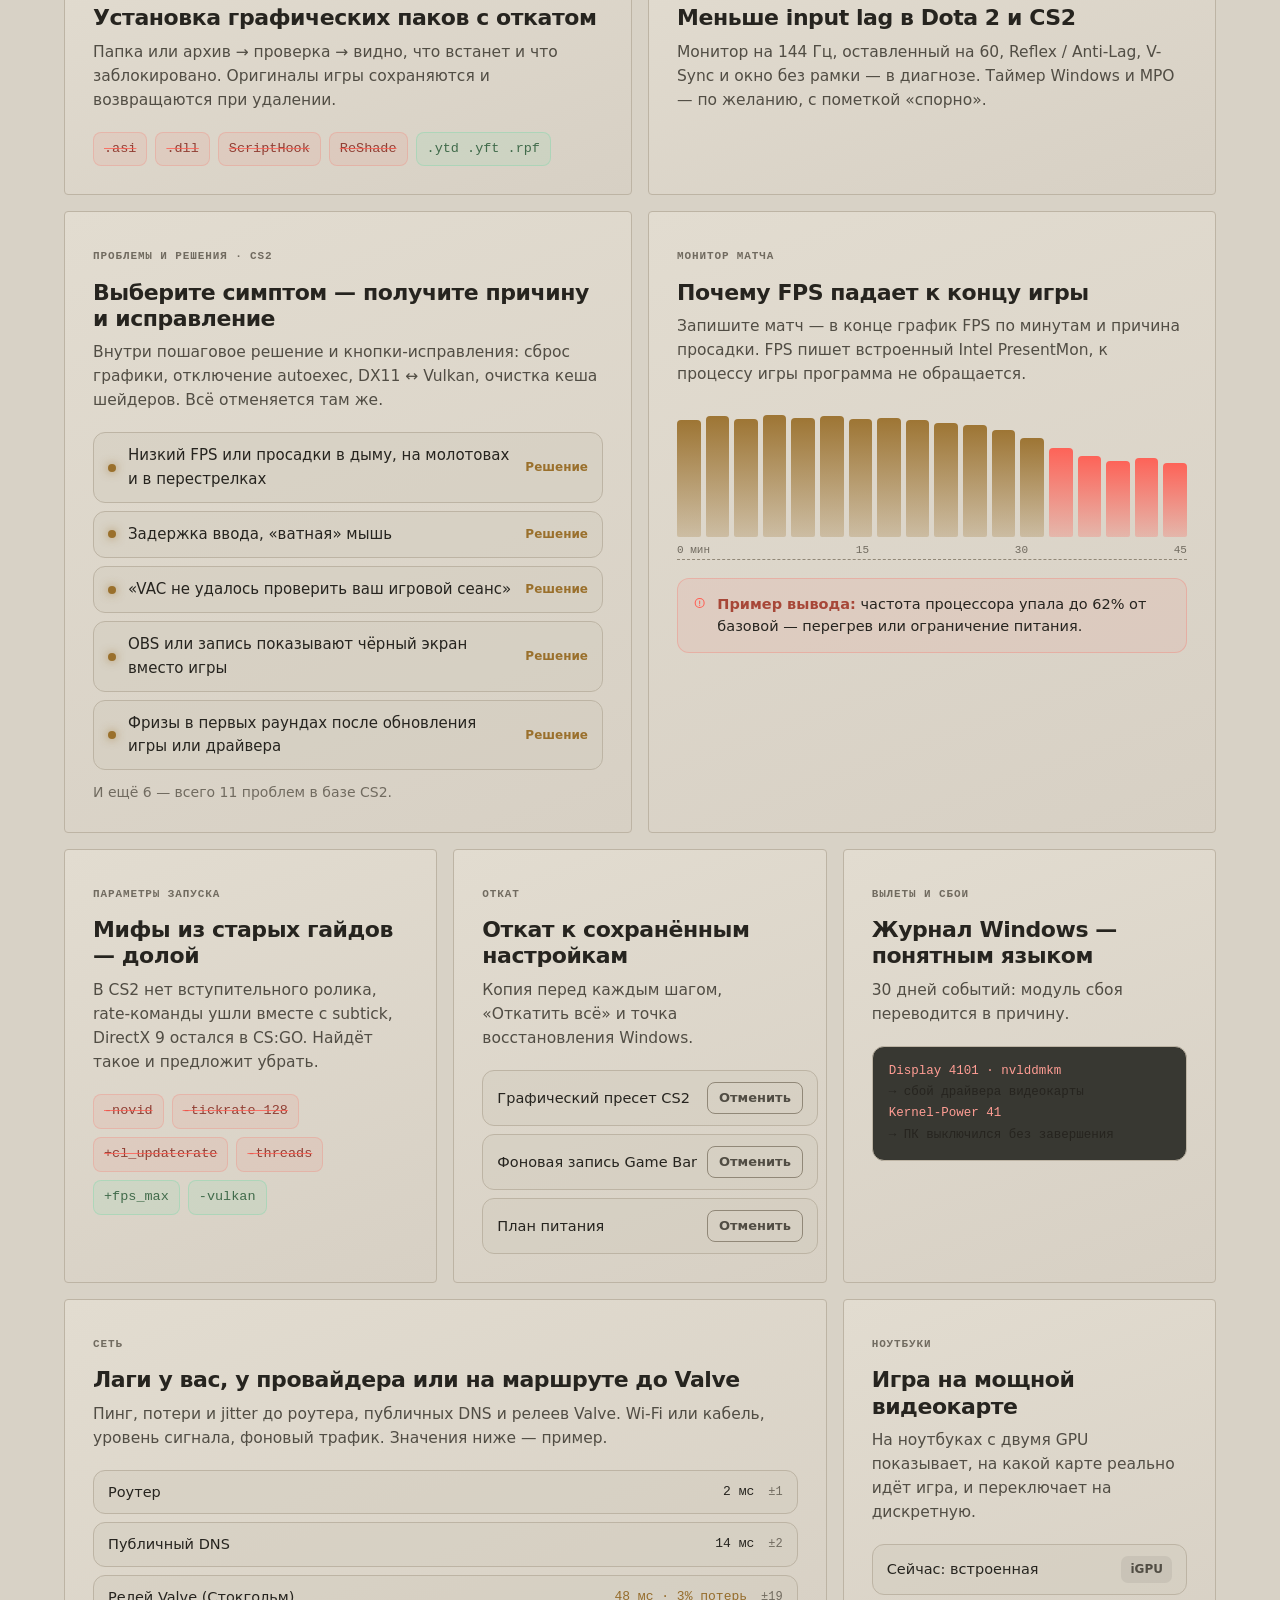
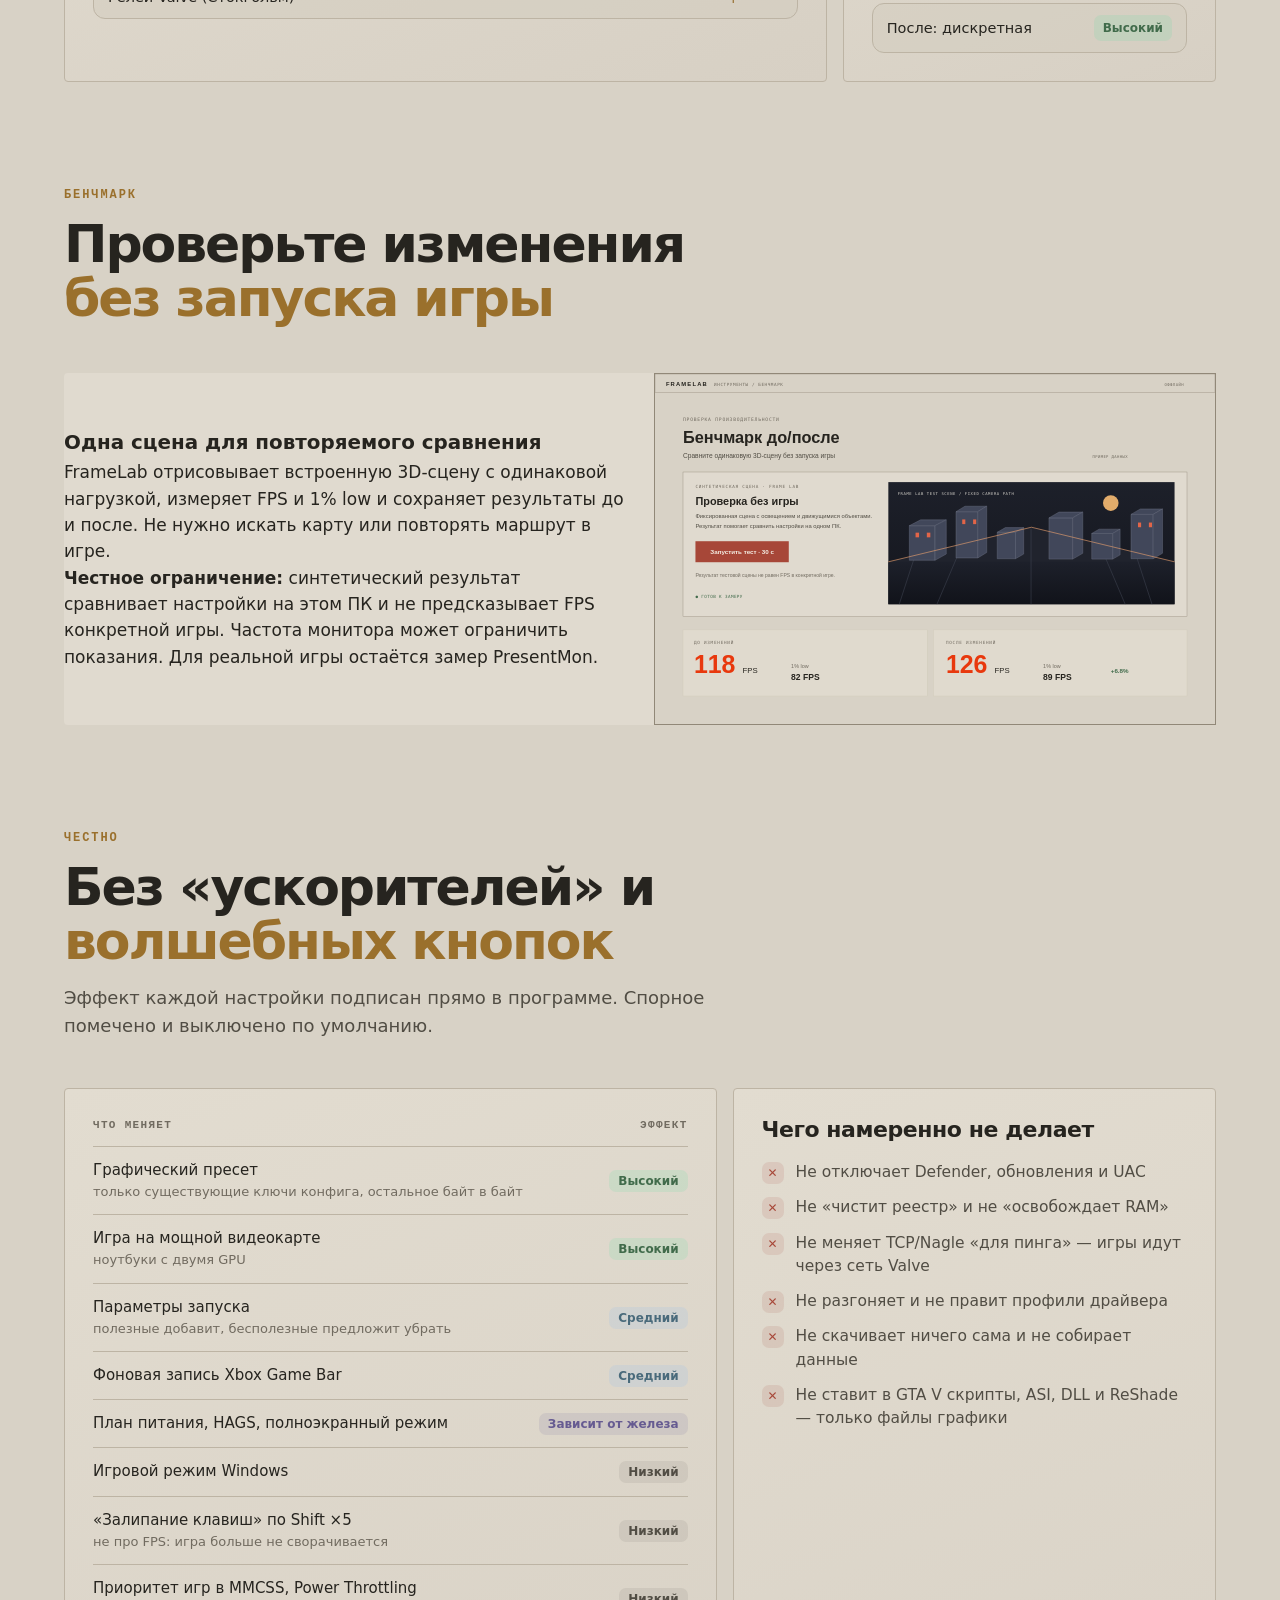
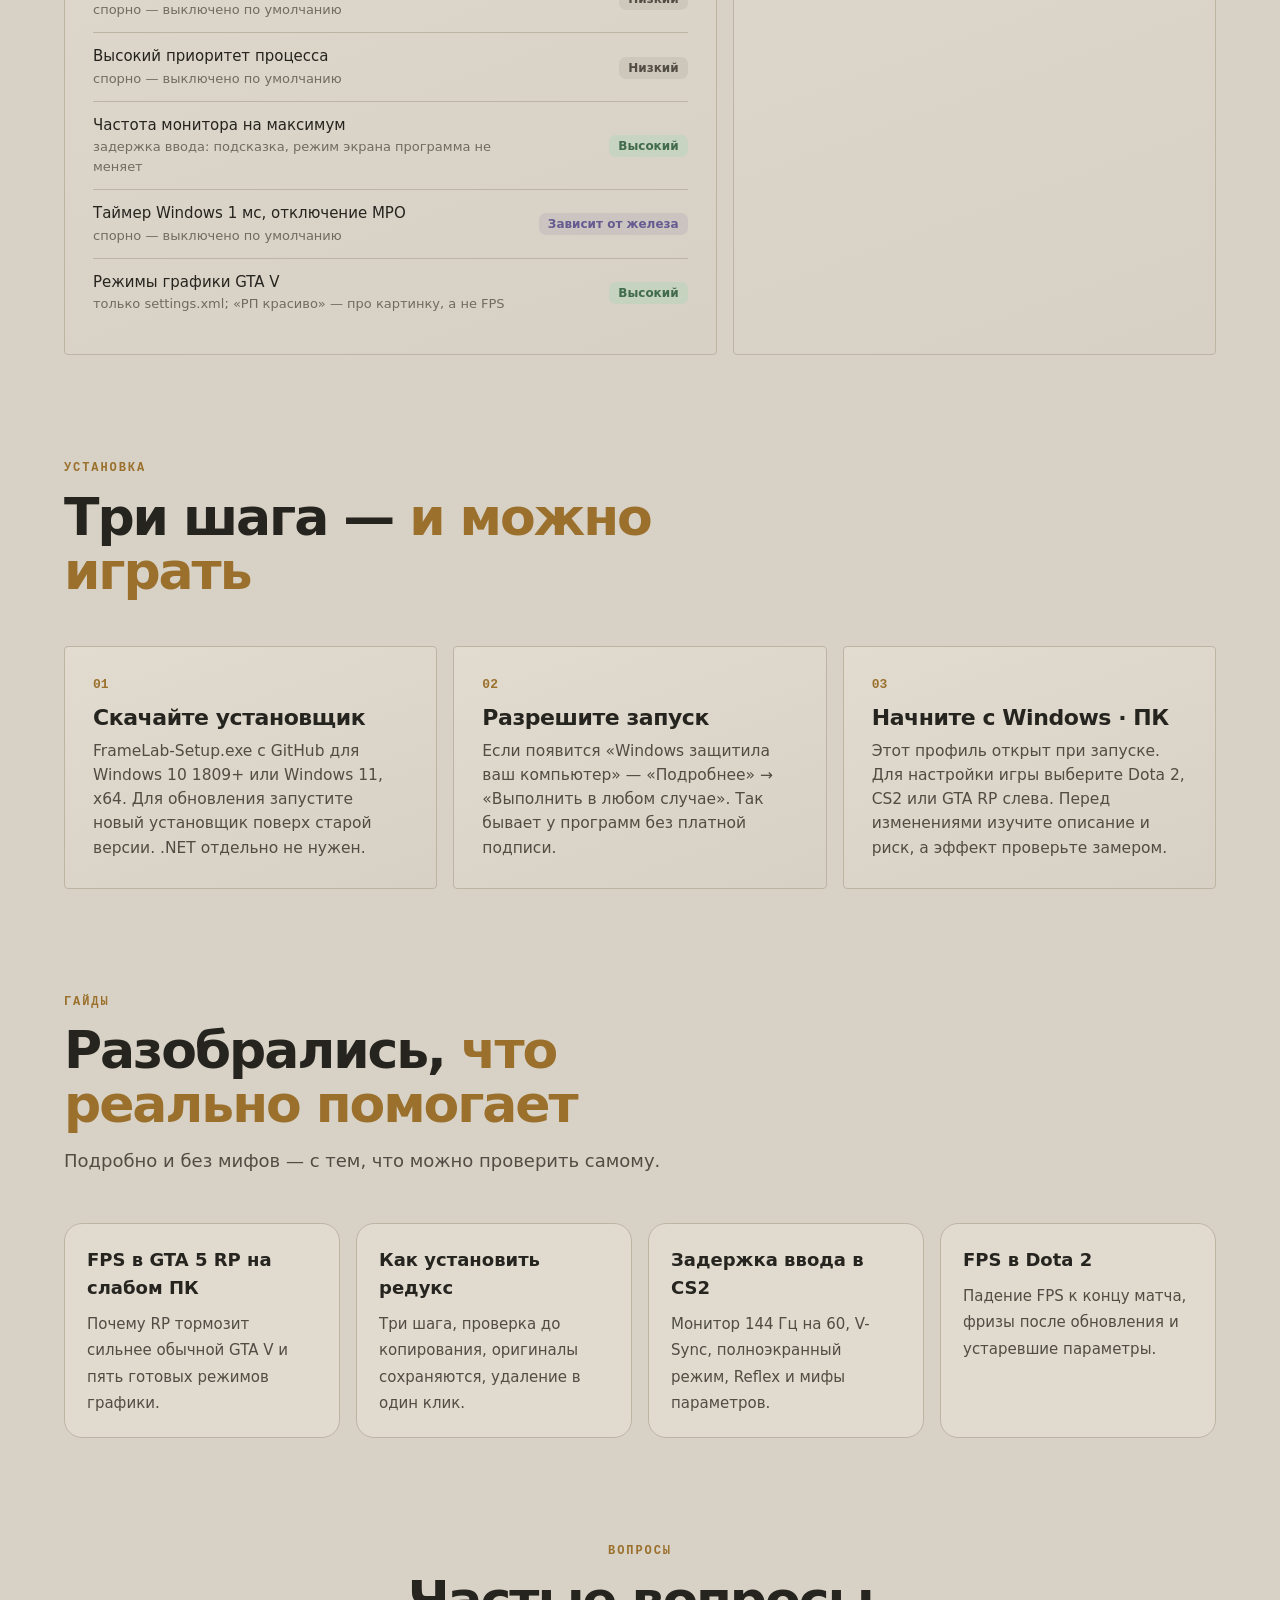
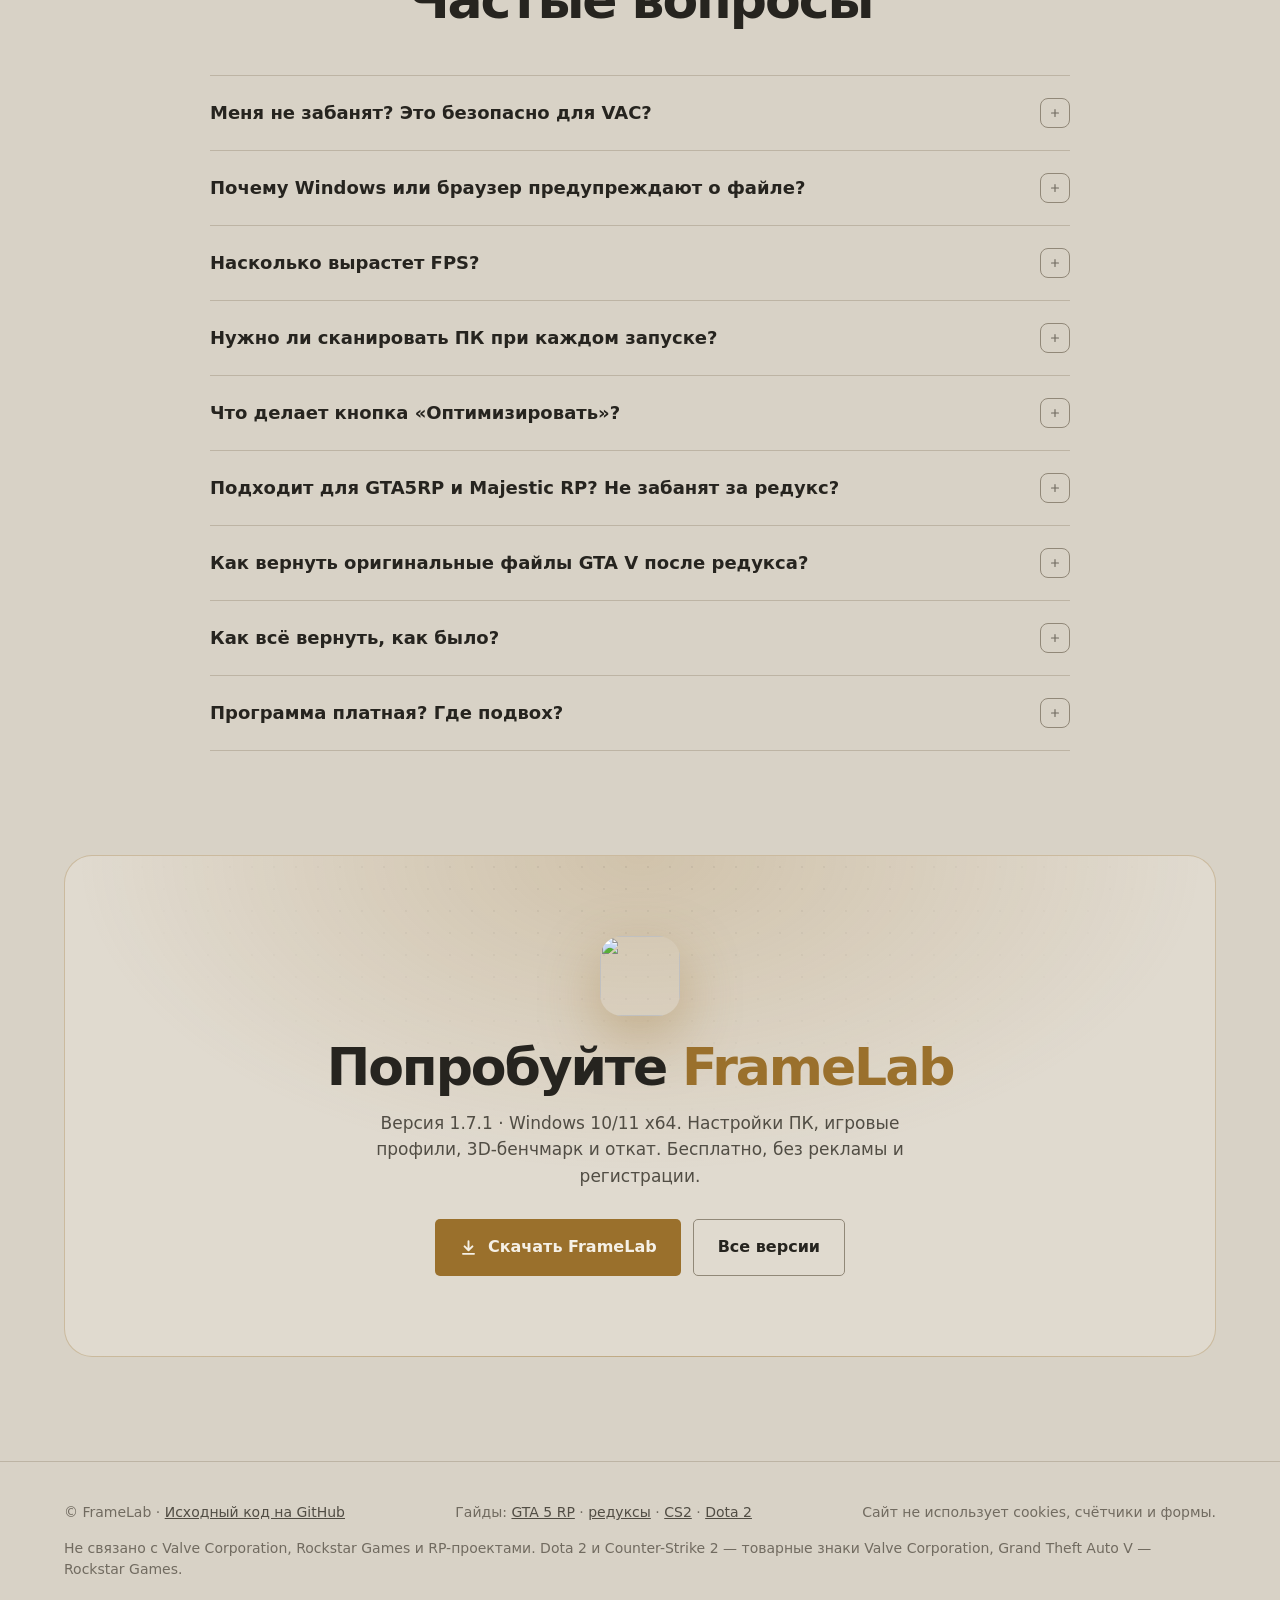
==== commit 90eda19d: "Fix site links after FrameLab repository rename and refresh 1.7.1 content" ====
--- a/site/index.html
+++ b/site/index.html
@@ -3,22 +3,22 @@
 <head>
 <meta charset="utf-8">
 <meta name="viewport" content="width=device-width, initial-scale=1">
-<title>FrameLab — бесплатная оптимизация Dota 2, CS2 и GTA RP</title>
-<meta name="description" content="FrameLab — бесплатная программа для Windows: диагностика и оптимизация Dota 2, Counter-Strike 2 и GTA RP, синтетический 3D-бенчмарк и откат изменений. Оффлайн и без телеметрии.">
+<title>FrameLab — настройки Windows, оптимизация игр и 3D-бенчмарк</title>
+<meta name="description" content="FrameLab для Windows 10/11: единое меню с четырьмя профилями, настройки ПК, Dota 2, CS2 и GTA RP, 3D-бенчмарк и откат сохранённых настроек. Бесплатно и без телеметрии.">
 <meta property="og:title" content="FrameLab — оптимизация Dota 2, CS2 и GTA RP">
-<meta property="og:description" content="Бесплатно, оффлайн, VAC-безопасно. Оптимизация игр, встроенная тестовая 3D-сцена, бенчмарк до/после и монитор матча.">
-<meta property="og:image" content="https://derposd.github.io/v60/img/og.jpg">
+<meta property="og:description" content="Новый дизайн и единая навигация. Настройки Windows и игр, встроенный 3D-бенчмарк и откат. Бесплатно для Windows 10/11 x64.">
+<meta property="og:image" content="https://derposd.github.io/FrameLab/img/og.jpg">
 <meta property="og:image:width" content="1200">
 <meta property="og:image:height" content="630">
 <meta property="og:type" content="website">
-<meta property="og:url" content="https://derposd.github.io/v60/">
+<meta property="og:url" content="https://derposd.github.io/FrameLab/">
 <meta property="og:locale" content="ru_RU">
 <meta property="og:site_name" content="FrameLab">
 <meta name="twitter:card" content="summary_large_image">
-<link rel="canonical" href="https://derposd.github.io/v60/">
+<link rel="canonical" href="https://derposd.github.io/FrameLab/">
 <meta name="theme-color" content="#d8d2c6">
 <link rel="icon" href="img/favicon.png">
-<script type="application/ld+json">{"@context": "https://schema.org", "@graph": [{"@type": "SoftwareApplication", "name": "FrameLab", "applicationCategory": "UtilitiesApplication", "operatingSystem": "Windows 10, Windows 11", "softwareVersion": "1.6.1", "inLanguage": "ru", "url": "https://derposd.github.io/v60/", "downloadUrl": "https://github.com/Derposd/v60/releases/latest/download/FrameLab-Setup.exe", "image": "https://derposd.github.io/v60/img/og.jpg", "screenshot": "https://derposd.github.io/v60/img/gta-modes.jpg", "description": "Бесплатная программа для Windows: больше FPS и меньше фризов в Dota 2, Counter-Strike 2 и GTA V для RP-проектов. Оффлайн, любое изменение отменяется в один клик.", "offers": {"@type": "Offer", "price": "0", "priceCurrency": "RUB"}}, {"@type": "FAQPage", "mainEntity": [{"@type": "Question", "name": "Меня не забанят? Это безопасно для VAC?", "acceptedAnswer": {"@type": "Answer", "text": "Программа не вмешивается в процесс игры: не читает и не меняет её память, не встраивает свои модули. Она меняет только файлы настроек игры, параметры запуска в Steam и настройки Windows — то же самое, что можно сделать руками в меню."}}, {"@type": "Question", "name": "Почему Windows или браузер предупреждают о файле?", "acceptedAnswer": {"@type": "Answer", "text": "У программы нет платного сертификата подписи кода, поэтому SmartScreen показывает предупреждение для новых файлов. Скачивайте только по ссылкам с этой страницы — они ведут на официальную страницу релизов на GitHub."}}, {"@type": "Question", "name": "Насколько вырастет FPS?", "acceptedAnswer": {"@type": "Answer", "text": "Зависит от железа и от того, что было настроено раньше. Больше всего дают пресет графики, запуск на дискретной видеокарте в ноутбуках и отключение фоновой записи. Проверить эффект можно в «Мониторе матча»."}}, {"@type": "Question", "name": "Нужно ли сканировать ПК при каждом запуске?", "acceptedAnswer": {"@type": "Answer", "text": "Нет. С версии 1.2.1 результат сохраняется: при следующем запуске программа сразу показывает диагноз, а Steam, игры и настройки Windows перепроверяет за секунду. Полное сканирование повторится само, если сменилась видеокарта, драйвер или процессор."}}, {"@type": "Question", "name": "Что делает кнопка «Оптимизировать»?", "acceptedAnswer": {"@type": "Answer", "text": "Применяет для всех установленных игр только то, что мастер выбрал бы сам: рекомендованные для вашего ПК настройки без спорных пунктов и без перезагрузки. Перед применением показывает список, после — отчёт и кнопку «Отменить всё». Программы не закрываются, ничего не удаляется и не разгоняется."}}, {"@type": "Question", "name": "Подходит для GTA5RP и Majestic RP? Не забанят за редукс?", "acceptedAnswer": {"@type": "Answer", "text": "Режимы графики меняют только settings.xml — то же, что меню настроек игры, поэтому работают на любом RP-сервере. Менеджер редуксов ставит только файлы графики и никогда не ставит код (скрипты, ASI, DLL, ReShade). Но правила модов у каждого проекта свои: паки, убирающие объекты, делающие текстуры прозрачными или дающие другое преимущество, считаются читом. Прочитайте правила проекта перед установкой."}}, {"@type": "Question", "name": "Как вернуть оригинальные файлы GTA V после редукса?", "acceptedAnswer": {"@type": "Answer", "text": "На вкладке «Редуксы» нажмите «Удалить (вернуть оригиналы)». Заменённые файлы игры при установке переносятся в папку .framelab внутри GTA V и возвращаются на место. Прерванная установка откатывается там же."}}, {"@type": "Question", "name": "Как всё вернуть, как было?", "acceptedAnswer": {"@type": "Answer", "text": "Рядом с каждым изменением есть кнопка «Отменить», а на вкладке «Откат» — «Откатить всё». Копии хранятся в %LOCALAPPDATA%\\Dota2Optimizer и не удаляются вместе с программой."}}, {"@type": "Question", "name": "Программа платная? Где подвох?", "acceptedAnswer": {"@type": "Answer", "text": "Бесплатно, без рекламы и регистрации. Код открыт на GitHub — можно проверить, что программа делает."}}]}]}</script>
+<script type="application/ld+json">{"@context": "https://schema.org", "@graph": [{"@type": "SoftwareApplication", "name": "FrameLab", "applicationCategory": "UtilitiesApplication", "operatingSystem": "Windows 10, Windows 11", "softwareVersion": "1.7.1", "inLanguage": "ru", "url": "https://derposd.github.io/FrameLab/", "downloadUrl": "https://github.com/Derposd/FrameLab/releases/latest/download/FrameLab-Setup.exe", "image": "https://derposd.github.io/FrameLab/img/og.jpg", "description": "Бесплатная программа для Windows 10/11 x64: настройки ПК, профили Dota 2, CS2 и GTA RP, синтетический 3D-бенчмарк и откат сохранённых настроек.", "offers": {"@type": "Offer", "price": "0", "priceCurrency": "RUB"}}, {"@type": "FAQPage", "mainEntity": [{"@type": "Question", "name": "Меня не забанят? Это безопасно для VAC?", "acceptedAnswer": {"@type": "Answer", "text": "Программа не вмешивается в процесс игры: не читает и не меняет её память, не встраивает свои модули. Она меняет только файлы настроек игры, параметры запуска в Steam и настройки Windows — то же самое, что можно сделать руками в меню."}}, {"@type": "Question", "name": "Почему Windows или браузер предупреждают о файле?", "acceptedAnswer": {"@type": "Answer", "text": "У программы нет платного сертификата подписи кода, поэтому SmartScreen показывает предупреждение для новых файлов. Скачивайте только по ссылкам с этой страницы — они ведут на официальную страницу релизов на GitHub."}}, {"@type": "Question", "name": "Насколько вырастет FPS?", "acceptedAnswer": {"@type": "Answer", "text": "Зависит от железа и от того, что было настроено раньше. Больше всего дают пресет графики, запуск на дискретной видеокарте в ноутбуках и отключение фоновой записи. Проверить эффект можно в «Мониторе матча»."}}, {"@type": "Question", "name": "Нужно ли сканировать ПК при каждом запуске?", "acceptedAnswer": {"@type": "Answer", "text": "Нет. С версии 1.2.1 результат сохраняется: при следующем запуске программа сразу показывает диагноз, а Steam, игры и настройки Windows перепроверяет за секунду. Полное сканирование повторится само, если сменилась видеокарта, драйвер или процессор."}}, {"@type": "Question", "name": "Что делает кнопка «Оптимизировать»?", "acceptedAnswer": {"@type": "Answer", "text": "Применяет для всех установленных игр только то, что мастер выбрал бы сам: рекомендованные для вашего ПК настройки без спорных пунктов и без перезагрузки. Перед применением показывает список, после — отчёт и кнопку «Отменить всё». Программы не закрываются, ничего не удаляется и не разгоняется."}}, {"@type": "Question", "name": "Подходит для GTA5RP и Majestic RP? Не забанят за редукс?", "acceptedAnswer": {"@type": "Answer", "text": "Режимы графики меняют только settings.xml — то же, что меню настроек игры, поэтому работают на любом RP-сервере. Менеджер редуксов ставит только файлы графики и никогда не ставит код (скрипты, ASI, DLL, ReShade). Но правила модов у каждого проекта свои: паки, убирающие объекты, делающие текстуры прозрачными или дающие другое преимущество, считаются читом. Прочитайте правила проекта перед установкой."}}, {"@type": "Question", "name": "Как вернуть оригинальные файлы GTA V после редукса?", "acceptedAnswer": {"@type": "Answer", "text": "На вкладке «Редуксы» нажмите «Удалить (вернуть оригиналы)». Заменённые файлы игры при установке переносятся в папку .framelab внутри GTA V и возвращаются на место. Прерванная установка откатывается там же."}}, {"@type": "Question", "name": "Как всё вернуть, как было?", "acceptedAnswer": {"@type": "Answer", "text": "Рядом с каждым изменением есть кнопка «Отменить», а на вкладке «Откат» — «Откатить всё». Копии хранятся в %LOCALAPPDATA%\\Dota2Optimizer и не удаляются вместе с программой."}}, {"@type": "Question", "name": "Программа платная? Где подвох?", "acceptedAnswer": {"@type": "Answer", "text": "Бесплатно, без рекламы и регистрации. Код открыт на GitHub — можно проверить, что программа делает."}}]}]}</script>
 <!-- No analytics, no cookies, no third-party fonts: the page only loads files from this site. -->
 <style>
   :root {
@@ -374,30 +374,30 @@
 
 <nav>
   <div class="wrap">
-    <a class="brand" href="#"><img src="img/logo.png" alt="">FrameLab<small class="ver-tag">v<span class="ver">1.6.1</span></small></a>
-    <div class="links"><a href="#how">Как работает</a><a href="#features">Возможности</a><a href="#honest">Честно</a><a href="#guides">Гайды</a><a href="#faq">Вопросы</a></div>
-    <a class="btn btn-primary" href="https://github.com/Derposd/v60/releases/latest/download/FrameLab-Setup.exe">Скачать</a>
+    <a class="brand" href="#"><img src="img/logo.png" alt="">FrameLab<small class="ver-tag">v<span class="ver">1.7.1</span></small></a>
+    <div class="links"><a href="#whats-new">Что нового</a><a href="#features">Возможности</a><a href="#honest">Честно</a><a href="#guides">Гайды</a><a href="#faq">Вопросы</a></div>
+    <a class="btn btn-primary" href="https://github.com/Derposd/FrameLab/releases/latest/download/FrameLab-Setup.exe">Скачать</a>
   </div>
 </nav>
 
 <header class="hero">
   <div class="wrap">
     <div>
-      <a class="pill" href="https://github.com/Derposd/v60/releases/latest"><b>v<span class="ver">1.6.1</span></b><span class="ver-note">Новый дизайн FrameLab</span></a>
+      <a class="pill" href="https://github.com/Derposd/FrameLab/releases/latest"><b>v<span class="ver">1.7.1</span></b><span class="ver-note">Единая левая панель на всех страницах</span></a>
       <h1>Найдите, что съедает FPS <span class="acc" data-g-name>в CS2</span></h1>
-      <p class="lead">FrameLab сканирует ПК и настройки игры, показывает, что мешает, по важности, и исправляет это. Dota 2, CS2 и GTA V для RP-проектов: у каждой настройки честный эффект, а любое изменение отменяется в один клик.</p>
+      <p class="lead">Настройки Windows, Dota 2, CS2 и GTA RP — в одном приложении. Проверьте ПК, выберите изменения с понятным описанием риска и сравните результат в бенчмарке. Сохранённые настройки можно вернуть через откат.</p>
       <div class="switch" role="group" aria-label="Игра">
         <button type="button" data-set="dota" aria-pressed="false"><i>D2</i>Dota 2</button>
         <button type="button" data-set="cs2" aria-pressed="true"><i>CS2</i><span class="full">Counter-Strike 2</span><span class="short">CS2</span></button>
         <button type="button" data-set="gta" aria-pressed="false"><i>RP</i>GTA RP</button>
       </div>
       <div class="cta-row">
-        <a class="btn btn-primary" href="https://github.com/Derposd/v60/releases/latest/download/FrameLab-Setup.exe">
+        <a class="btn btn-primary" href="https://github.com/Derposd/FrameLab/releases/latest/download/FrameLab-Setup.exe">
           <svg viewBox="0 0 24 24" fill="none" stroke="currentColor" stroke-width="2.4" stroke-linecap="round" stroke-linejoin="round"><path d="M12 4v11M7 10.5l5 5 5-5M5 20h14"/></svg>
           Скачать для Windows</a>
-        <a class="btn btn-ghost" href="https://github.com/Derposd/v60/releases/latest/download/FrameLab.exe">Версия без установки</a>
-      </div>
-      <div class="meta"><span>Бесплатно</span><span>Windows 10 и 11</span><span>Без регистрации</span><span>Открытый код</span></div>
+        <a class="btn btn-ghost" href="https://github.com/Derposd/FrameLab/releases/latest/download/FrameLab.exe">Версия без установки</a>
+      </div>
+      <div class="meta"><span>Бесплатно</span><span>Windows 10/11 · x64</span><span>Без регистрации</span><span>Открытый код</span></div>
     </div>
 
     <div class="hud" aria-label="Пример диагноза в FrameLab">
@@ -424,10 +424,23 @@
   </div>
 </div>
 
-<section id="how">
+<section id="whats-new">
+  <div class="wrap">
+    <div class="head rv"><div class="k">Обновление <span class="ver">1.7.1</span></div><h2>Четыре профиля.<br><span class="acc">Одно понятное меню.</span></h2>
+      <p>Весь FrameLab получил единый дизайн. В версии 1.7.1 навигация остаётся на месте — какой бы раздел вы ни открыли.</p></div>
+    <div class="bento">
+      <article class="tile w6 rv"><span class="tg">01 · Навигация</span><h3>Windows · ПК / Dota 2 / CS2 / GTA V · RP</h3><p>Четыре профиля всегда слева, в одном порядке. Ниже — разделы выбранного профиля, сеть, откат и настройки. Переход к твикам больше не заменяет меню.</p></article>
+      <article class="tile w3 rv"><span class="tg">02 · Первый запуск</span><h3>Сразу к настройкам ПК</h3><p>При запуске открыт Windows · ПК со списком твиков. Поиск, категории, описание риска и отдельные переключатели помогают выбрать нужное.</p></article>
+      <article class="tile w3 rv"><span class="tg">03 · Контроль изменений</span><h3>Рекомендации и откат рядом</h3><p>Счётчик включённых твиков, рекомендуемые изменения и общий откат собраны внизу страницы. Профили и меню при этом остаются доступными.</p></article>
+    </div>
+    <div class="cta-row rv"><a class="btn btn-primary" href="https://github.com/Derposd/FrameLab/releases/latest/download/FrameLab-Setup.exe">Скачать <span class="ver">1.7.1</span></a><a class="btn btn-ghost" href="https://github.com/Derposd/FrameLab/releases/tag/v1.7.1">Что изменилось в 1.7.1</a></div>
+  </div>
+</section>
+
+<section id="how" style="padding-top:0">
   <div class="wrap">
     <div class="head rv"><div class="k">Как работает</div><h2>Четыре шага — <span class="acc">и всё под контролем</span></h2>
-      <p>Мастер ведёт от сканирования до отчёта. По умолчанию программа сначала только показывает, что изменит.</p></div>
+      <p>Для Dota 2 и CS2 мастер ведёт от сканирования до отчёта. В Windows · ПК доступны отдельные твики, а в GTA RP — режимы графики и диагностика.</p></div>
     <div class="flow rv">
       <div class="st"><div class="n">01</div><h3>Сканирование</h3><p>Видеокарта и драйвер, процессор, память, диск, монитор, питание, Steam и игра. Результат сохраняется.</p></div>
       <div class="st"><div class="n">02</div><h3>Диагноз</h3><p>Что мешает игре — по важности: проблемы, предупреждения и то, что уже настроено.</p></div>
@@ -493,7 +506,7 @@
 
       <div class="tile w2 rv">
         <span class="tg">Откат</span>
-        <h3>Любое изменение — обратимо</h3>
+        <h3>Откат к сохранённым настройкам</h3>
         <p>Копия перед каждым шагом, «Откатить всё» и точка восстановления Windows.</p>
         <div class="undo">
           <div><span>Графический пресет <span data-g-short>CS2</span></span><b>Отменить</b></div>
@@ -583,9 +596,9 @@
   <div class="wrap">
     <div class="head rv"><div class="k">Установка</div><h2>Три шага — <span class="acc">и можно играть</span></h2></div>
     <div class="inst">
-      <div class="tile rv"><div class="n">01</div><h3>Скачайте установщик</h3><p>FrameLab-Setup.exe с GitHub. Права администратора для установки не нужны. Старая версия обновится сама.</p></div>
+      <div class="tile rv"><div class="n">01</div><h3>Скачайте установщик</h3><p>FrameLab-Setup.exe с GitHub для Windows 10 1809+ или Windows 11, x64. Для обновления запустите новый установщик поверх старой версии. .NET отдельно не нужен.</p></div>
       <div class="tile rv"><div class="n">02</div><h3>Разрешите запуск</h3><p>Если появится «Windows защитила ваш компьютер» — «Подробнее» → «Выполнить в любом случае». Так бывает у программ без платной подписи.</p></div>
-      <div class="tile rv"><div class="n">03</div><h3>Выберите игру</h3><p>Dota 2, CS2 или GTA RP слева → «Сканировать ПК» → посмотрите план → «Применить». Для GTA RP — выберите режим графики.</p></div>
+      <div class="tile rv"><div class="n">03</div><h3>Начните с Windows · ПК</h3><p>Этот профиль открыт при запуске. Для настройки игры выберите Dota 2, CS2 или GTA RP слева. Перед изменениями изучите описание и риск, а эффект проверьте замером.</p></div>
     </div>
   </div>
 </section>
@@ -625,17 +638,17 @@
     <div class="final rv">
       <img src="img/logo.png" alt="">
       <h2>Попробуйте <span class="acc">FrameLab</span></h2>
-      <p>Бесплатно для Windows 10 и 11. Dota 2, Counter-Strike 2 и GTA V для RP-проектов.</p>
-      <div class="cta-row"><a class="btn btn-primary" href="https://github.com/Derposd/v60/releases/latest/download/FrameLab-Setup.exe">
+      <p>Версия <span class="ver">1.7.1</span> · Windows 10/11 x64. Настройки ПК, игровые профили, 3D-бенчмарк и откат. Бесплатно, без рекламы и регистрации.</p>
+      <div class="cta-row"><a class="btn btn-primary" href="https://github.com/Derposd/FrameLab/releases/latest/download/FrameLab-Setup.exe">
         <svg viewBox="0 0 24 24" fill="none" stroke="currentColor" stroke-width="2.4" stroke-linecap="round" stroke-linejoin="round"><path d="M12 4v11M7 10.5l5 5 5-5M5 20h14"/></svg>
-        Скачать FrameLab</a><a class="btn btn-ghost" href="https://github.com/Derposd/v60/releases">Все версии</a></div>
+        Скачать FrameLab</a><a class="btn btn-ghost" href="https://github.com/Derposd/FrameLab/releases">Все версии</a></div>
     </div>
   </div>
 </section>
 
 <footer>
   <div class="wrap">
-    <span>© FrameLab · <a href="https://github.com/Derposd/v60">Исходный код на GitHub</a></span>
+    <span>© FrameLab · <a href="https://github.com/Derposd/FrameLab">Исходный код на GitHub</a></span>
     <span>Гайды: <a href="gta-5-rp/">GTA 5 RP</a> · <a href="reduksy-gta-5-rp/">редуксы</a> · <a href="cs2-input-lag/">CS2</a> · <a href="dota-2-fps/">Dota 2</a></span>
     <span>Сайт не использует cookies, счётчики и формы.</span>
     <span>Не связано с Valve Corporation, Rockstar Games и RP-проектами. Dota 2 и Counter-Strike 2 — товарные знаки Valve Corporation, Grand Theft Auto V — Rockstar Games.</span>
@@ -776,11 +789,7 @@
 
   render(); size(); loop();
 
-  // Current version from GitHub's public release list; the page works the same without it.
-  fetch('https://api.github.com/repos/Derposd/v60/releases/latest')
-    .then(r => r.ok ? r.json() : null)
-    .then(d => { if (d && d.tag_name) document.querySelectorAll('.ver').forEach(e => e.textContent = d.tag_name.replace(/^v/, '').replace(/\.0$/, '')); })
-    .catch(() => {});
+  // Version and release headline are stamped together during Pages deployment.
 })();
 </script>
 </body>
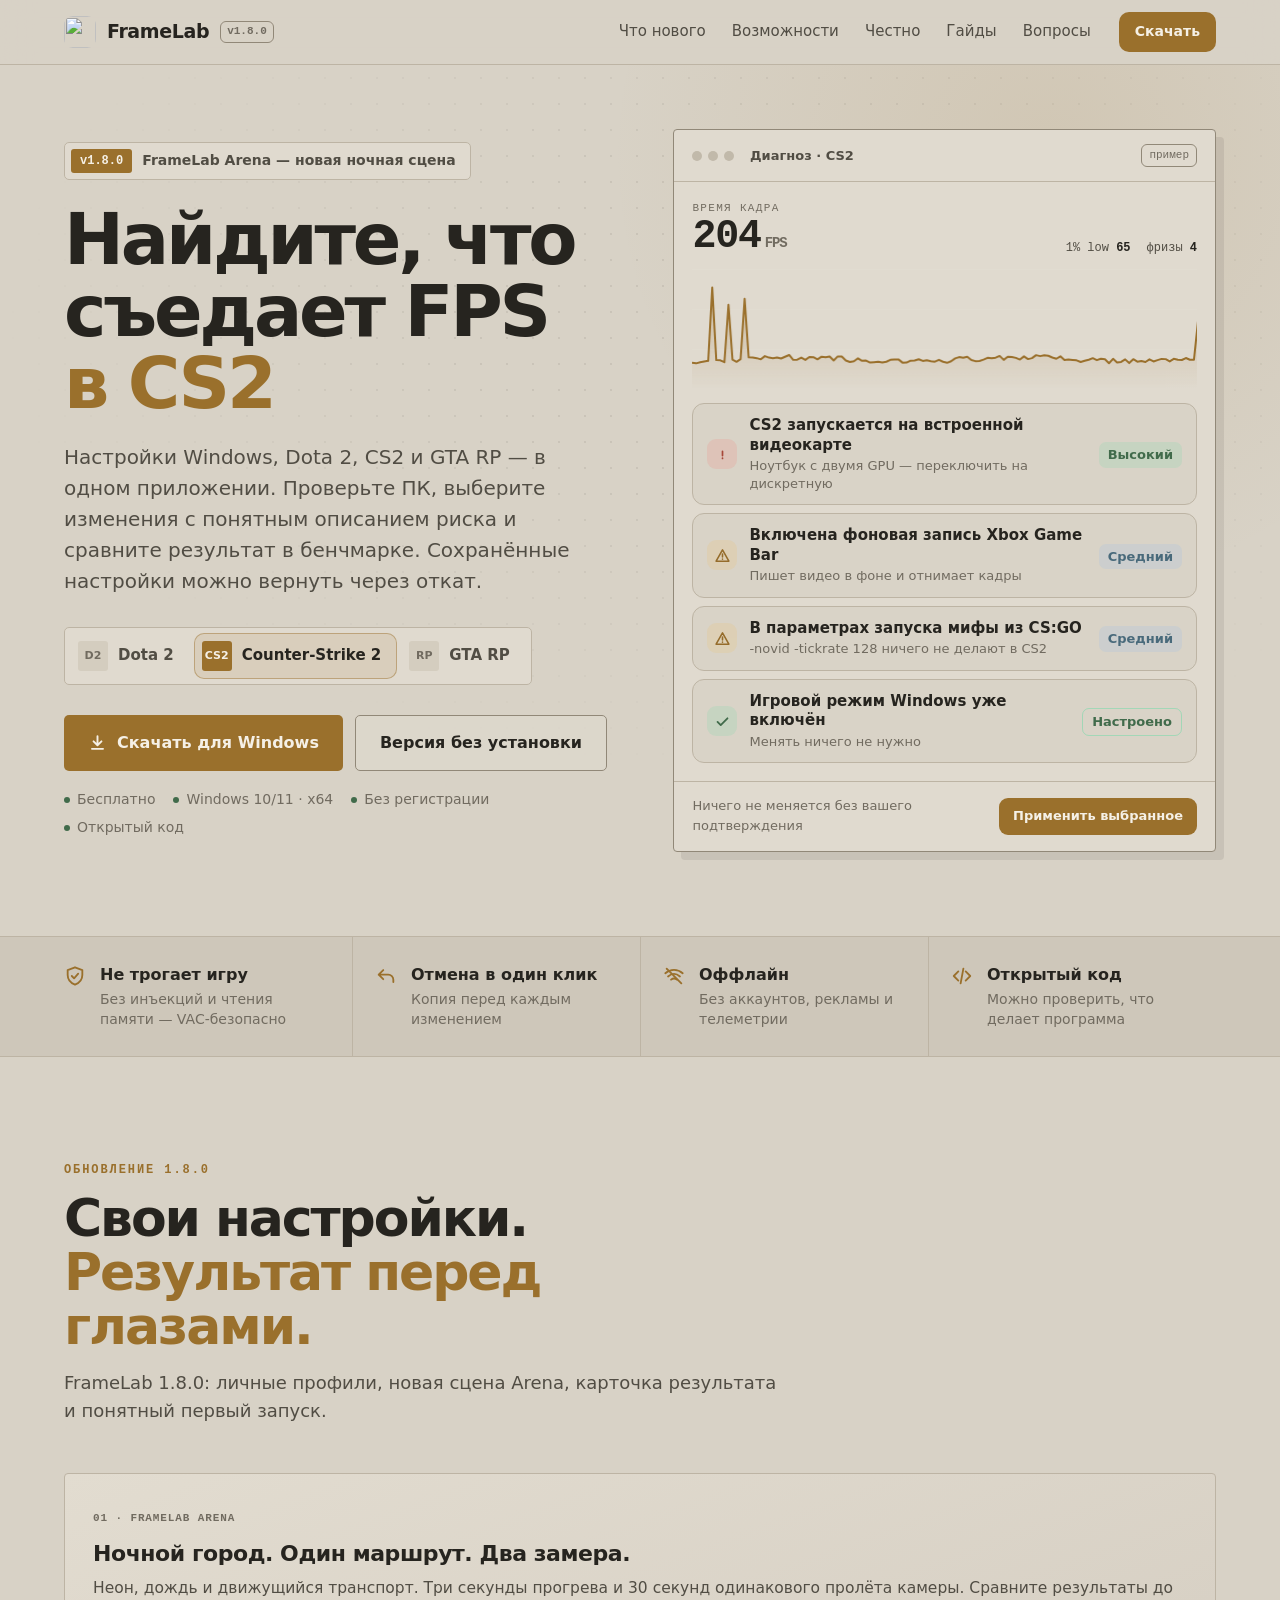
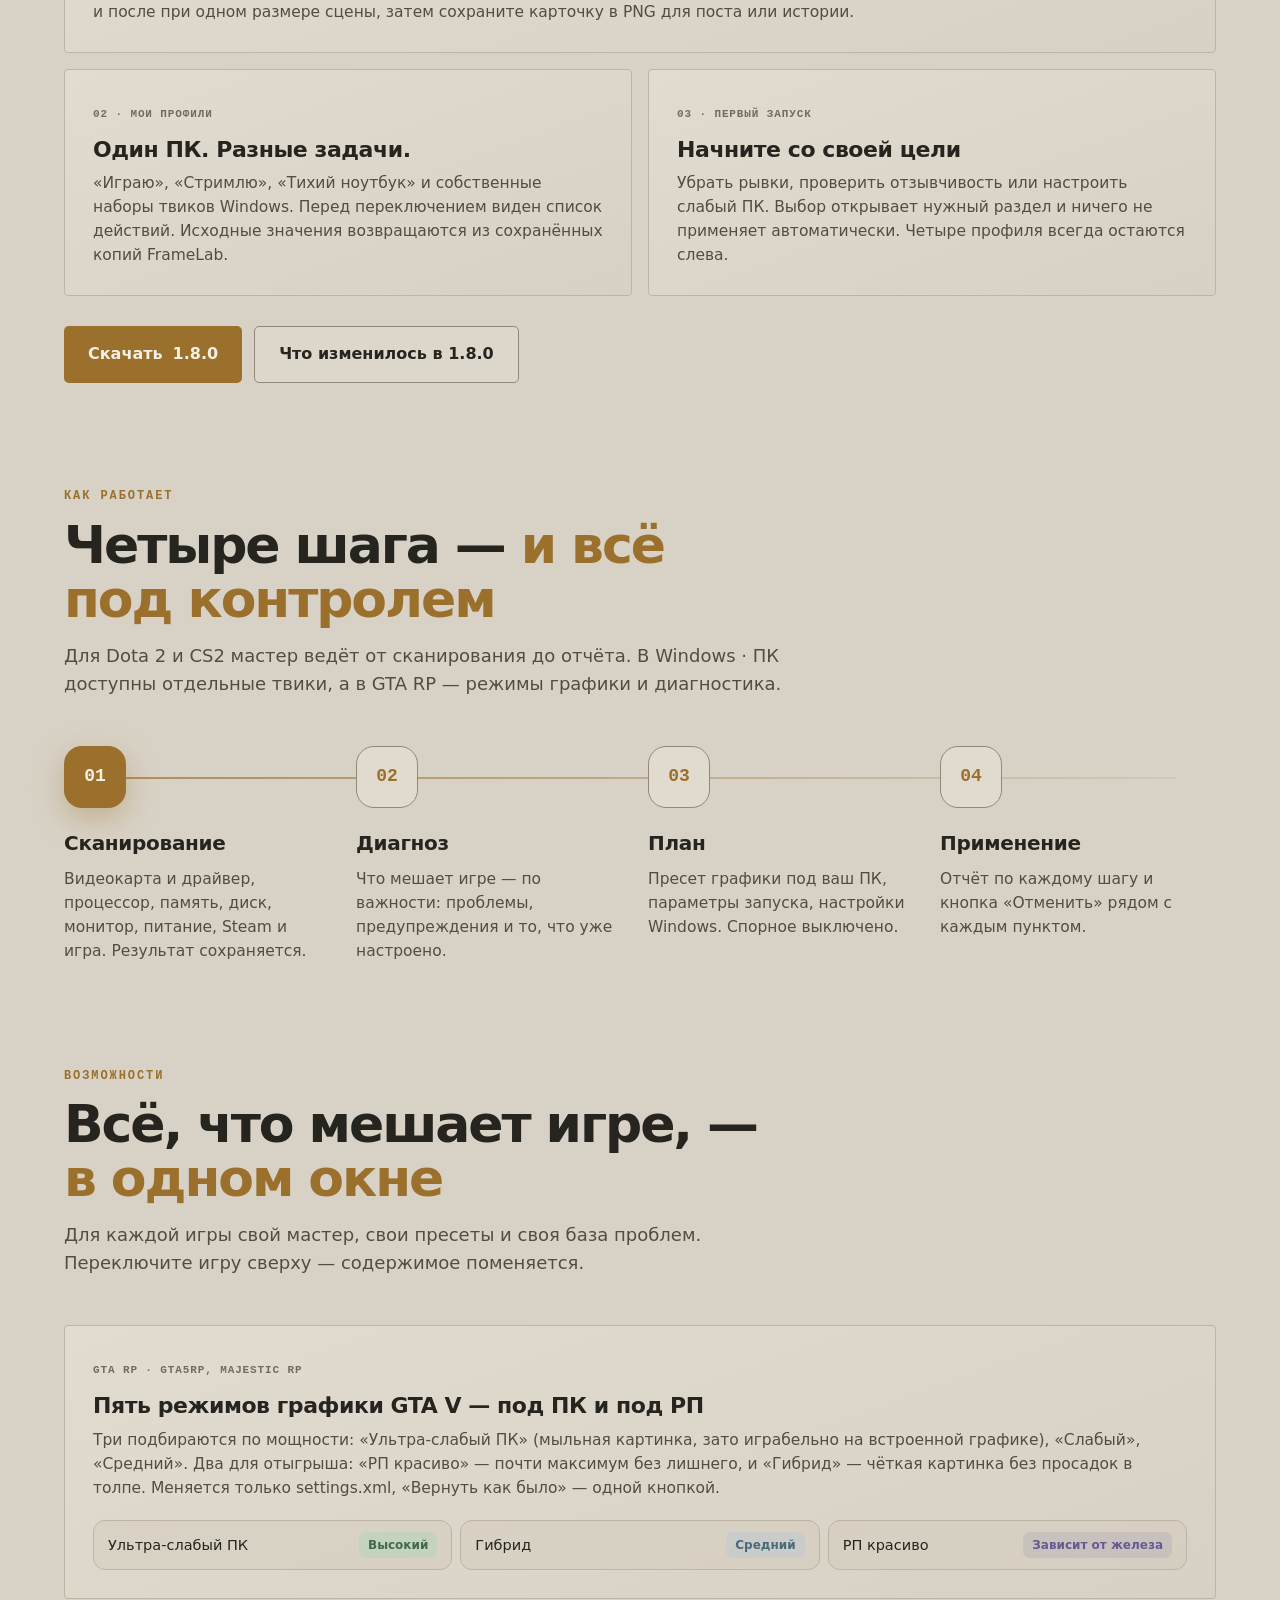
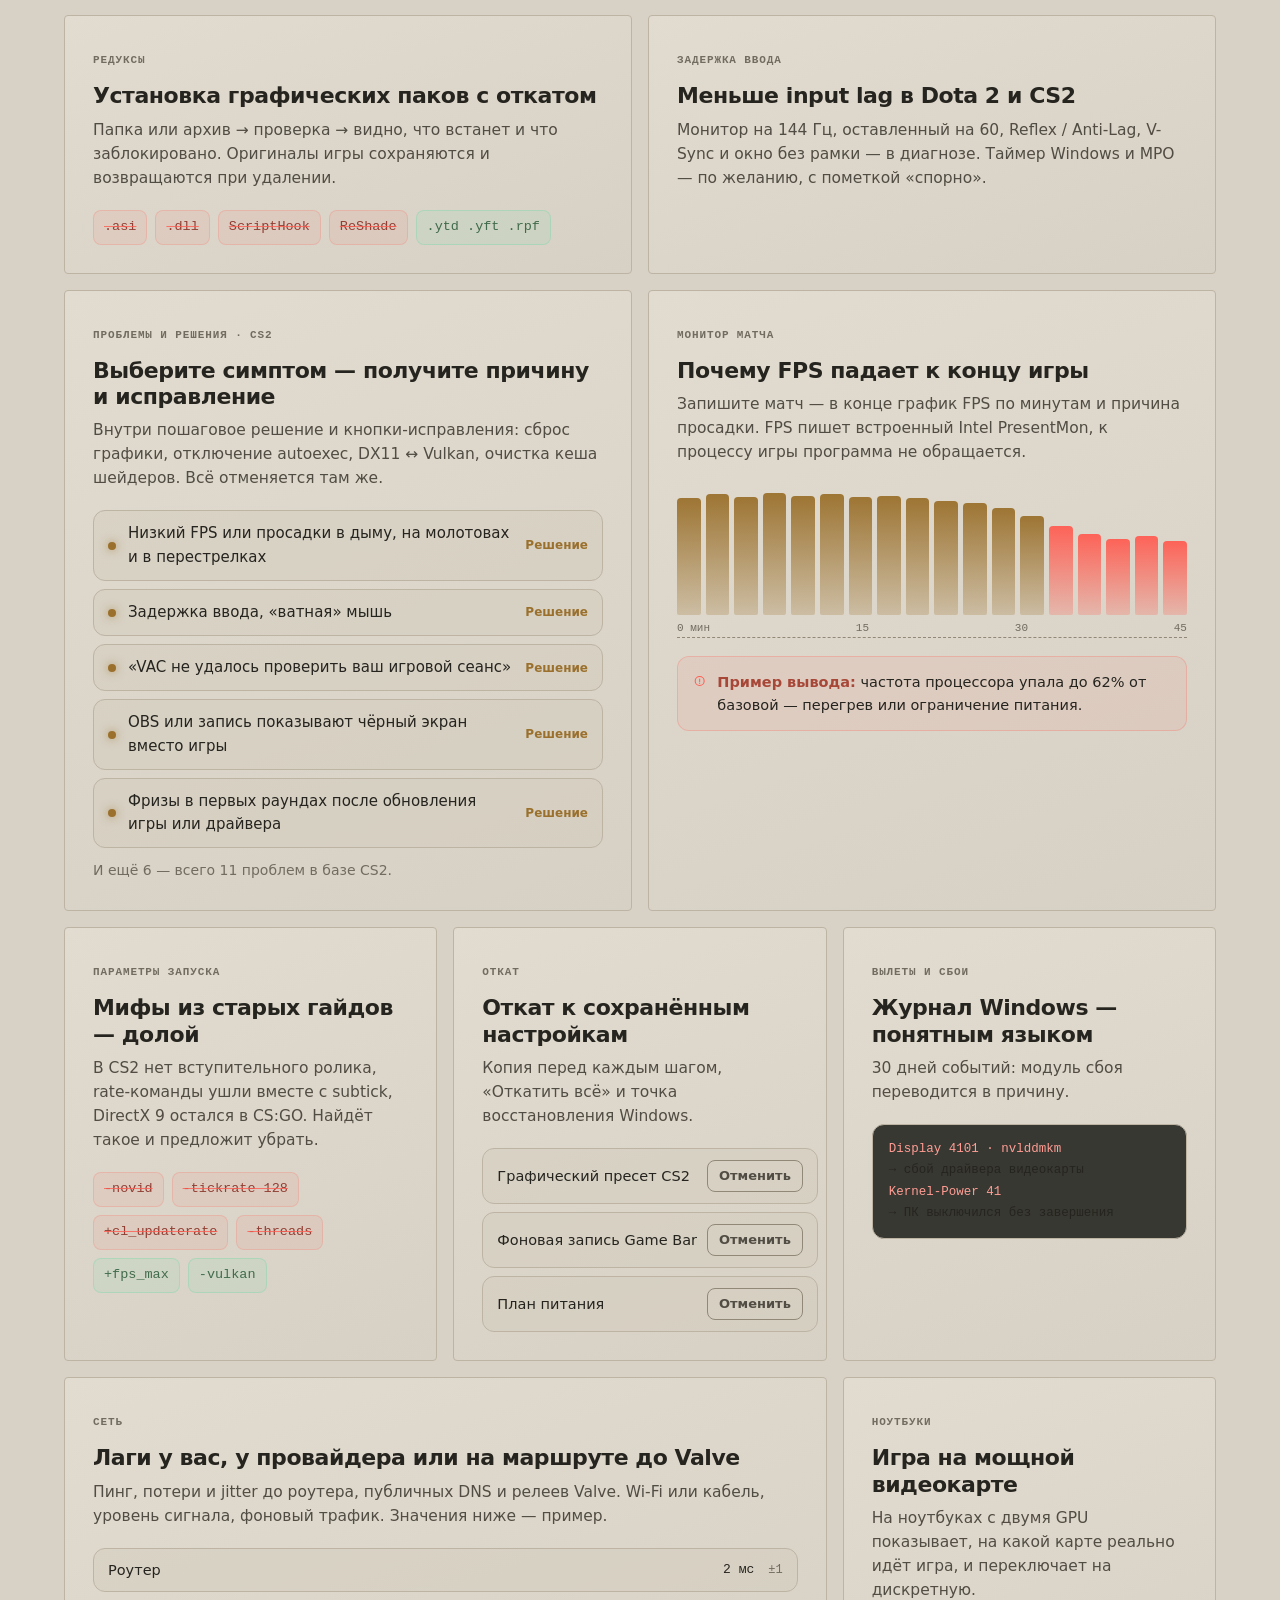
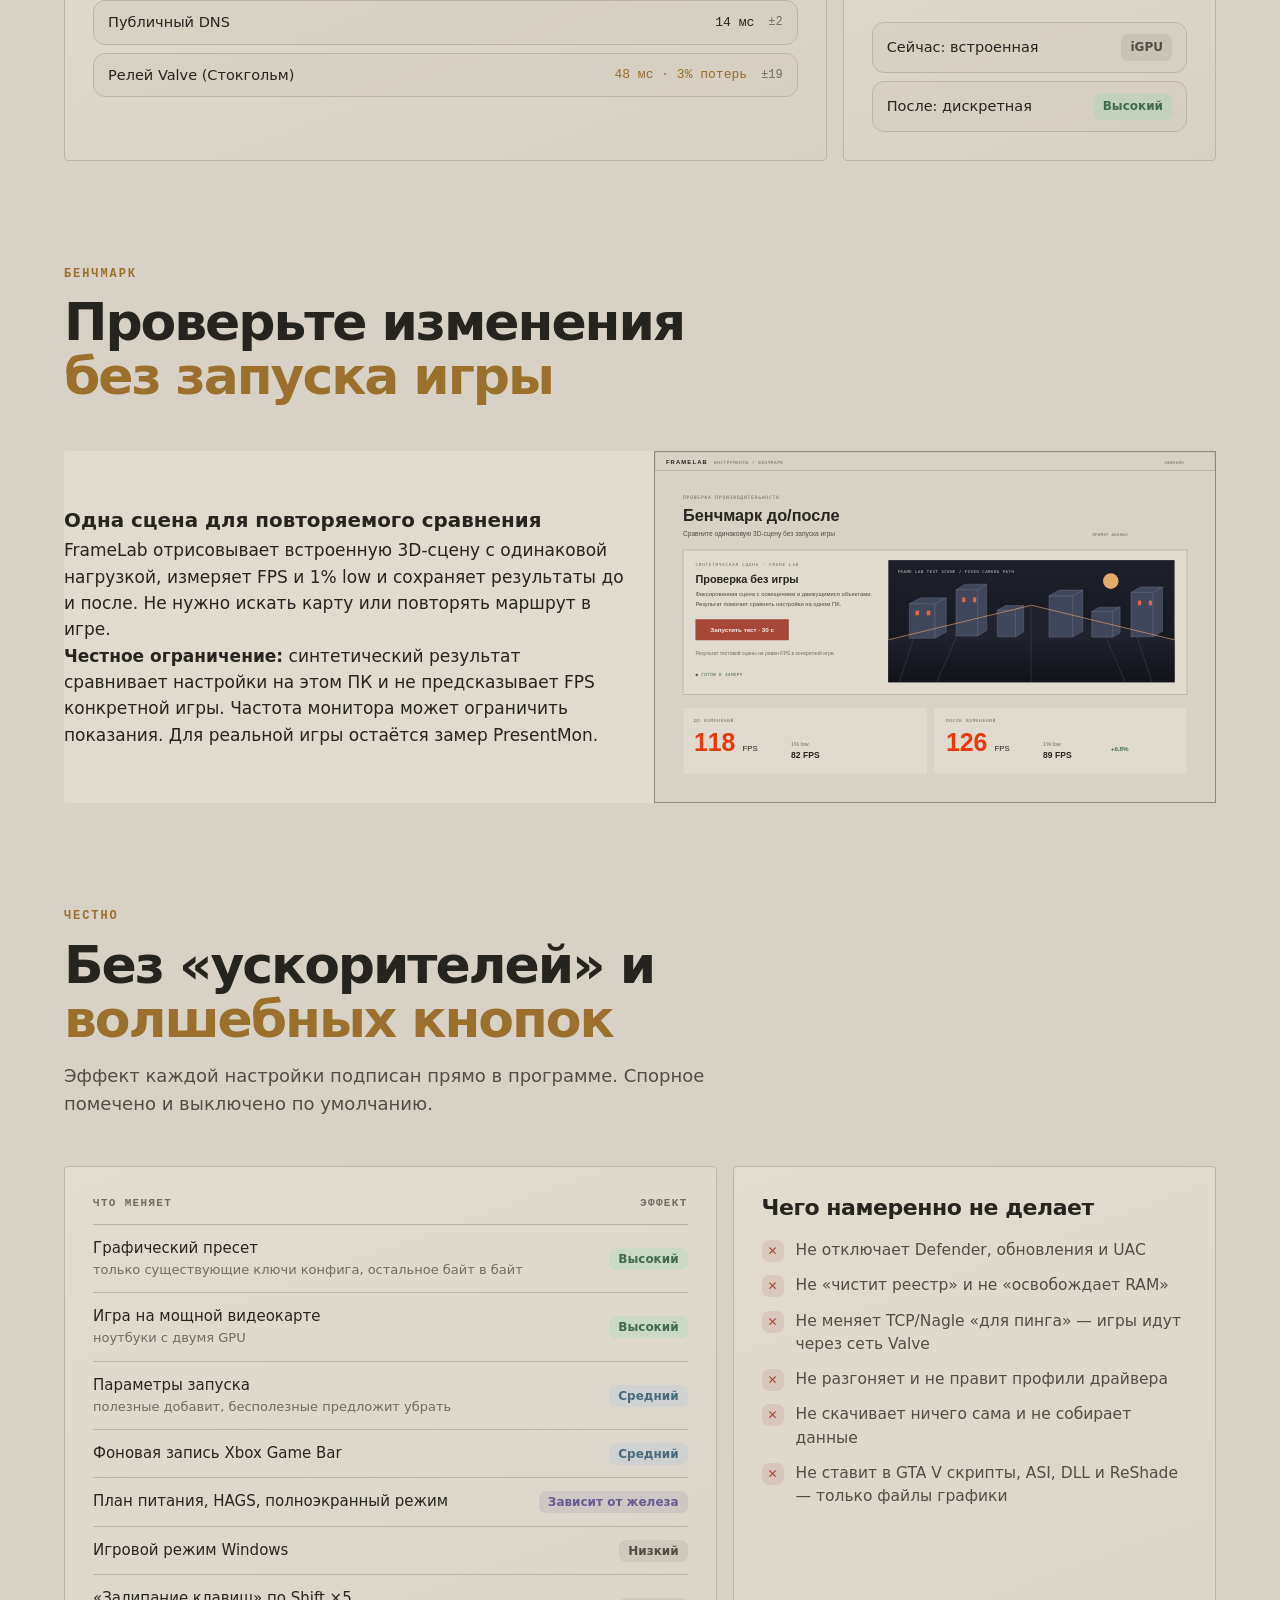
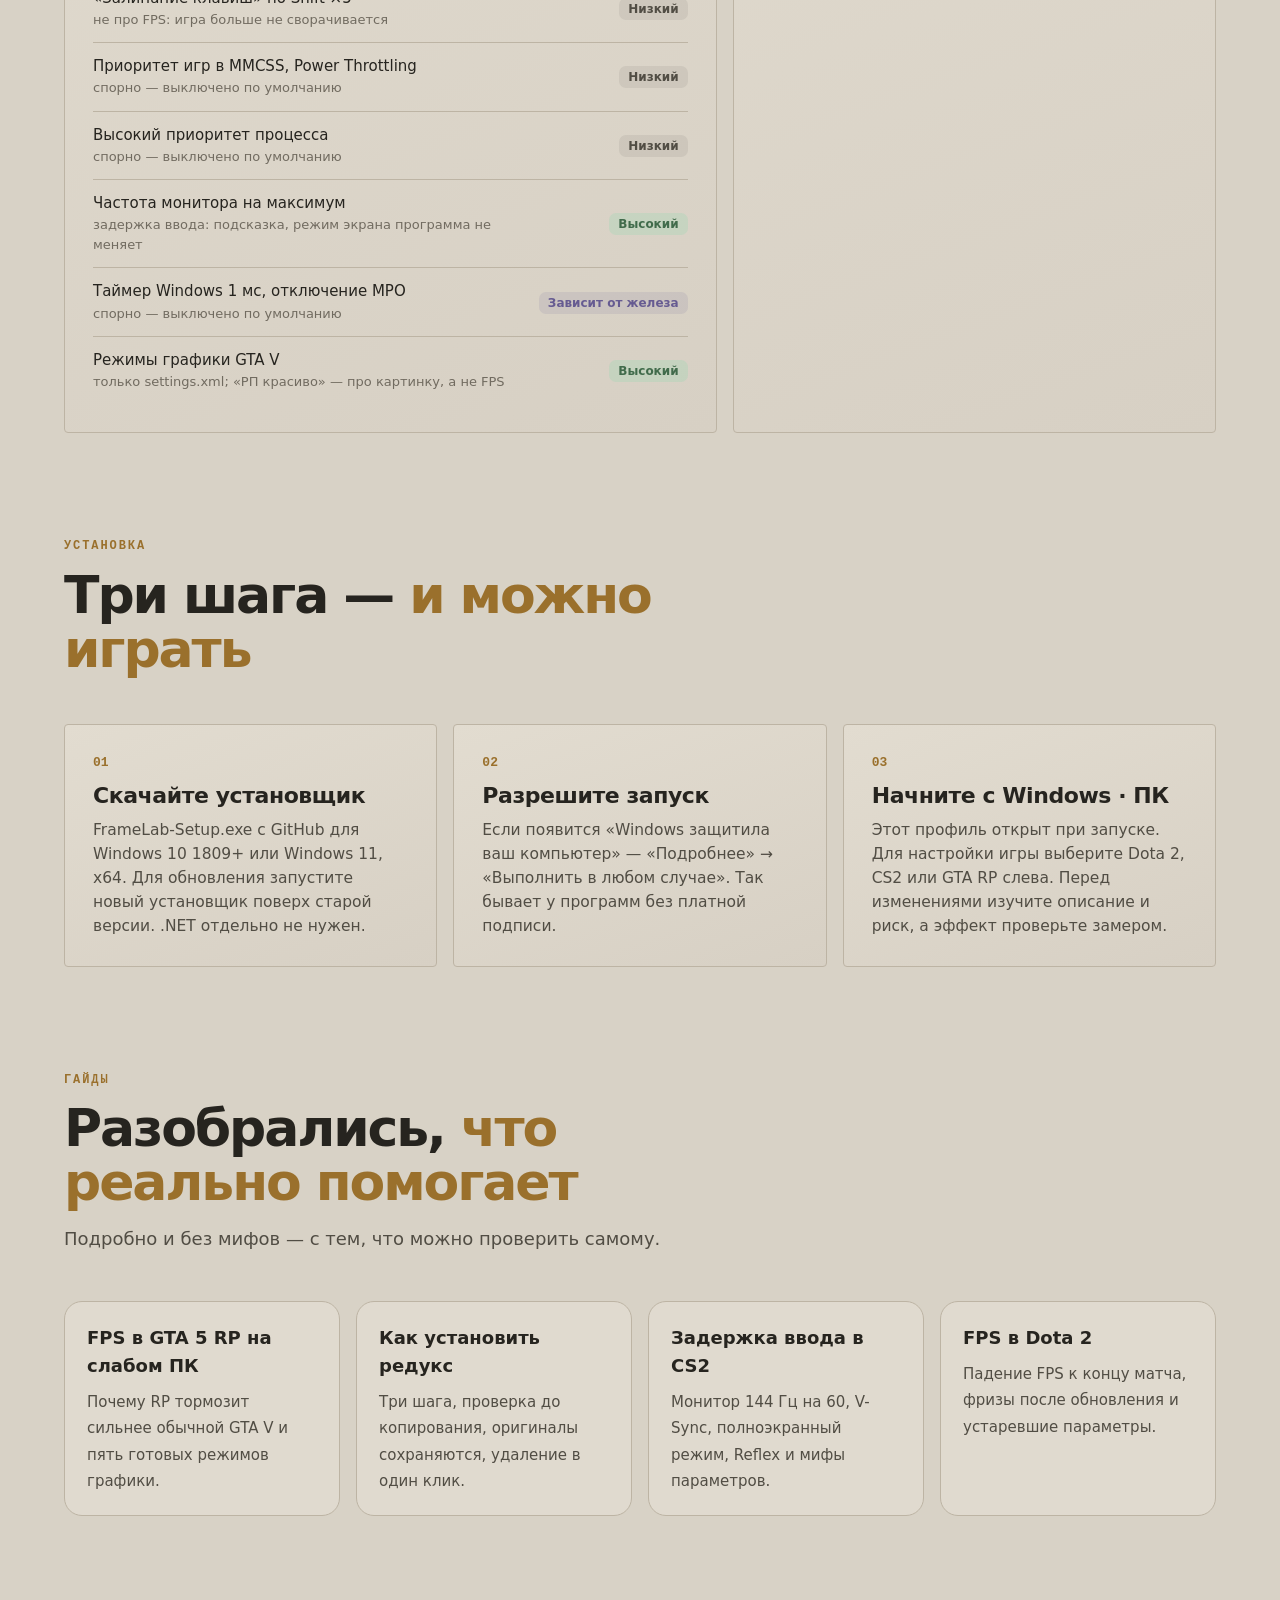
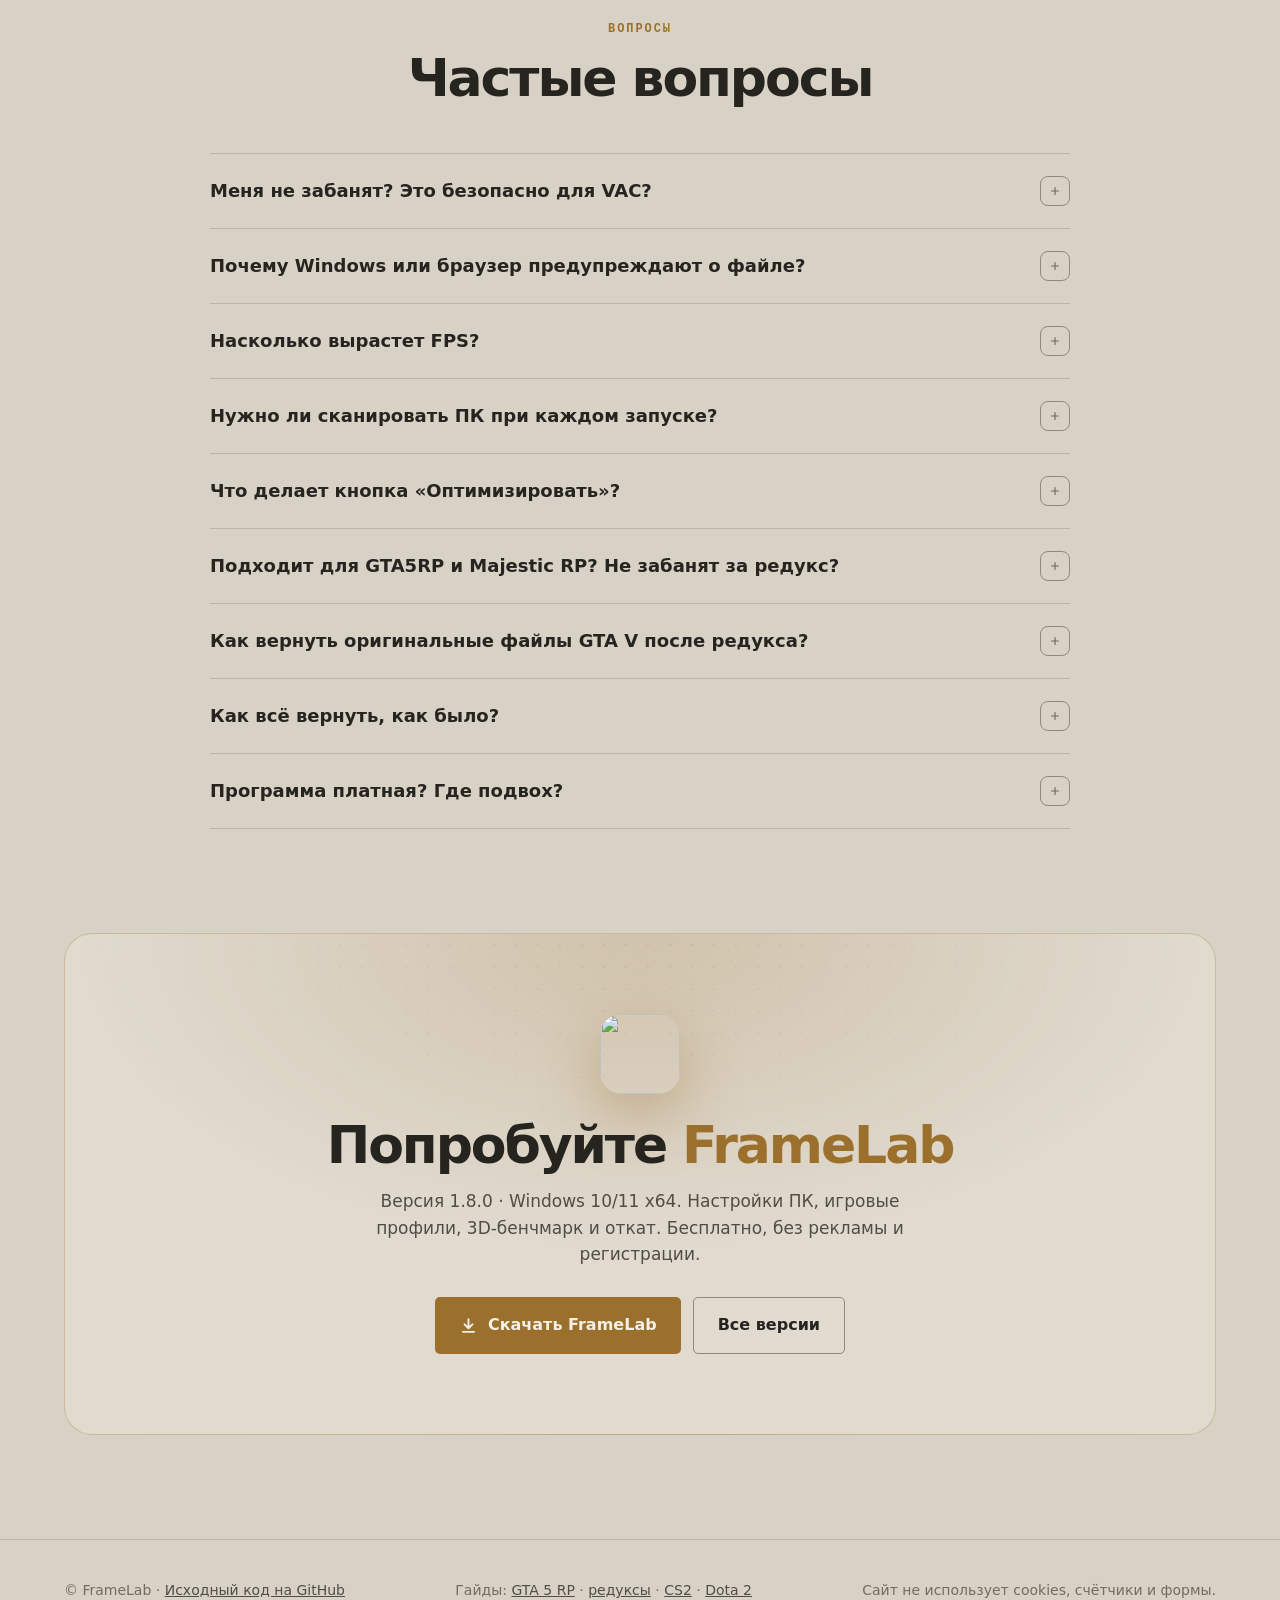
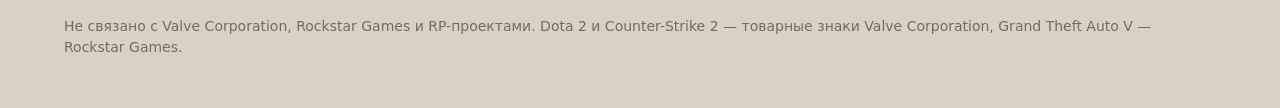
==== commit c307998c: "Add Arena benchmark, personal tweak profiles, result cards and first-run guide" ====
--- a/site/index.html
+++ b/site/index.html
@@ -18,7 +18,7 @@
 <link rel="canonical" href="https://derposd.github.io/FrameLab/">
 <meta name="theme-color" content="#d8d2c6">
 <link rel="icon" href="img/favicon.png">
-<script type="application/ld+json">{"@context": "https://schema.org", "@graph": [{"@type": "SoftwareApplication", "name": "FrameLab", "applicationCategory": "UtilitiesApplication", "operatingSystem": "Windows 10, Windows 11", "softwareVersion": "1.7.1", "inLanguage": "ru", "url": "https://derposd.github.io/FrameLab/", "downloadUrl": "https://github.com/Derposd/FrameLab/releases/latest/download/FrameLab-Setup.exe", "image": "https://derposd.github.io/FrameLab/img/og.jpg", "description": "Бесплатная программа для Windows 10/11 x64: настройки ПК, профили Dota 2, CS2 и GTA RP, синтетический 3D-бенчмарк и откат сохранённых настроек.", "offers": {"@type": "Offer", "price": "0", "priceCurrency": "RUB"}}, {"@type": "FAQPage", "mainEntity": [{"@type": "Question", "name": "Меня не забанят? Это безопасно для VAC?", "acceptedAnswer": {"@type": "Answer", "text": "Программа не вмешивается в процесс игры: не читает и не меняет её память, не встраивает свои модули. Она меняет только файлы настроек игры, параметры запуска в Steam и настройки Windows — то же самое, что можно сделать руками в меню."}}, {"@type": "Question", "name": "Почему Windows или браузер предупреждают о файле?", "acceptedAnswer": {"@type": "Answer", "text": "У программы нет платного сертификата подписи кода, поэтому SmartScreen показывает предупреждение для новых файлов. Скачивайте только по ссылкам с этой страницы — они ведут на официальную страницу релизов на GitHub."}}, {"@type": "Question", "name": "Насколько вырастет FPS?", "acceptedAnswer": {"@type": "Answer", "text": "Зависит от железа и от того, что было настроено раньше. Больше всего дают пресет графики, запуск на дискретной видеокарте в ноутбуках и отключение фоновой записи. Проверить эффект можно в «Мониторе матча»."}}, {"@type": "Question", "name": "Нужно ли сканировать ПК при каждом запуске?", "acceptedAnswer": {"@type": "Answer", "text": "Нет. С версии 1.2.1 результат сохраняется: при следующем запуске программа сразу показывает диагноз, а Steam, игры и настройки Windows перепроверяет за секунду. Полное сканирование повторится само, если сменилась видеокарта, драйвер или процессор."}}, {"@type": "Question", "name": "Что делает кнопка «Оптимизировать»?", "acceptedAnswer": {"@type": "Answer", "text": "Применяет для всех установленных игр только то, что мастер выбрал бы сам: рекомендованные для вашего ПК настройки без спорных пунктов и без перезагрузки. Перед применением показывает список, после — отчёт и кнопку «Отменить всё». Программы не закрываются, ничего не удаляется и не разгоняется."}}, {"@type": "Question", "name": "Подходит для GTA5RP и Majestic RP? Не забанят за редукс?", "acceptedAnswer": {"@type": "Answer", "text": "Режимы графики меняют только settings.xml — то же, что меню настроек игры, поэтому работают на любом RP-сервере. Менеджер редуксов ставит только файлы графики и никогда не ставит код (скрипты, ASI, DLL, ReShade). Но правила модов у каждого проекта свои: паки, убирающие объекты, делающие текстуры прозрачными или дающие другое преимущество, считаются читом. Прочитайте правила проекта перед установкой."}}, {"@type": "Question", "name": "Как вернуть оригинальные файлы GTA V после редукса?", "acceptedAnswer": {"@type": "Answer", "text": "На вкладке «Редуксы» нажмите «Удалить (вернуть оригиналы)». Заменённые файлы игры при установке переносятся в папку .framelab внутри GTA V и возвращаются на место. Прерванная установка откатывается там же."}}, {"@type": "Question", "name": "Как всё вернуть, как было?", "acceptedAnswer": {"@type": "Answer", "text": "Рядом с каждым изменением есть кнопка «Отменить», а на вкладке «Откат» — «Откатить всё». Копии хранятся в %LOCALAPPDATA%\\Dota2Optimizer и не удаляются вместе с программой."}}, {"@type": "Question", "name": "Программа платная? Где подвох?", "acceptedAnswer": {"@type": "Answer", "text": "Бесплатно, без рекламы и регистрации. Код открыт на GitHub — можно проверить, что программа делает."}}]}]}</script>
+<script type="application/ld+json">{"@context": "https://schema.org", "@graph": [{"@type": "SoftwareApplication", "name": "FrameLab", "applicationCategory": "UtilitiesApplication", "operatingSystem": "Windows 10, Windows 11", "softwareVersion": "1.8.0", "inLanguage": "ru", "url": "https://derposd.github.io/FrameLab/", "downloadUrl": "https://github.com/Derposd/FrameLab/releases/latest/download/FrameLab-Setup.exe", "image": "https://derposd.github.io/FrameLab/img/og.jpg", "description": "Бесплатная программа для Windows 10/11 x64: настройки ПК, профили Dota 2, CS2 и GTA RP, синтетический 3D-бенчмарк и откат сохранённых настроек.", "offers": {"@type": "Offer", "price": "0", "priceCurrency": "RUB"}}, {"@type": "FAQPage", "mainEntity": [{"@type": "Question", "name": "Меня не забанят? Это безопасно для VAC?", "acceptedAnswer": {"@type": "Answer", "text": "Программа не вмешивается в процесс игры: не читает и не меняет её память, не встраивает свои модули. Она меняет только файлы настроек игры, параметры запуска в Steam и настройки Windows — то же самое, что можно сделать руками в меню."}}, {"@type": "Question", "name": "Почему Windows или браузер предупреждают о файле?", "acceptedAnswer": {"@type": "Answer", "text": "У программы нет платного сертификата подписи кода, поэтому SmartScreen показывает предупреждение для новых файлов. Скачивайте только по ссылкам с этой страницы — они ведут на официальную страницу релизов на GitHub."}}, {"@type": "Question", "name": "Насколько вырастет FPS?", "acceptedAnswer": {"@type": "Answer", "text": "Зависит от железа и от того, что было настроено раньше. Больше всего дают пресет графики, запуск на дискретной видеокарте в ноутбуках и отключение фоновой записи. Проверить эффект можно в «Мониторе матча»."}}, {"@type": "Question", "name": "Нужно ли сканировать ПК при каждом запуске?", "acceptedAnswer": {"@type": "Answer", "text": "Нет. С версии 1.2.1 результат сохраняется: при следующем запуске программа сразу показывает диагноз, а Steam, игры и настройки Windows перепроверяет за секунду. Полное сканирование повторится само, если сменилась видеокарта, драйвер или процессор."}}, {"@type": "Question", "name": "Что делает кнопка «Оптимизировать»?", "acceptedAnswer": {"@type": "Answer", "text": "Применяет для всех установленных игр только то, что мастер выбрал бы сам: рекомендованные для вашего ПК настройки без спорных пунктов и без перезагрузки. Перед применением показывает список, после — отчёт и кнопку «Отменить всё». Программы не закрываются, ничего не удаляется и не разгоняется."}}, {"@type": "Question", "name": "Подходит для GTA5RP и Majestic RP? Не забанят за редукс?", "acceptedAnswer": {"@type": "Answer", "text": "Режимы графики меняют только settings.xml — то же, что меню настроек игры, поэтому работают на любом RP-сервере. Менеджер редуксов ставит только файлы графики и никогда не ставит код (скрипты, ASI, DLL, ReShade). Но правила модов у каждого проекта свои: паки, убирающие объекты, делающие текстуры прозрачными или дающие другое преимущество, считаются читом. Прочитайте правила проекта перед установкой."}}, {"@type": "Question", "name": "Как вернуть оригинальные файлы GTA V после редукса?", "acceptedAnswer": {"@type": "Answer", "text": "На вкладке «Редуксы» нажмите «Удалить (вернуть оригиналы)». Заменённые файлы игры при установке переносятся в папку .framelab внутри GTA V и возвращаются на место. Прерванная установка откатывается там же."}}, {"@type": "Question", "name": "Как всё вернуть, как было?", "acceptedAnswer": {"@type": "Answer", "text": "Рядом с каждым изменением есть кнопка «Отменить», а на вкладке «Откат» — «Откатить всё». Копии хранятся в %LOCALAPPDATA%\\Dota2Optimizer и не удаляются вместе с программой."}}, {"@type": "Question", "name": "Программа платная? Где подвох?", "acceptedAnswer": {"@type": "Answer", "text": "Бесплатно, без рекламы и регистрации. Код открыт на GitHub — можно проверить, что программа делает."}}]}]}</script>
 <!-- No analytics, no cookies, no third-party fonts: the page only loads files from this site. -->
 <style>
   :root {
@@ -374,7 +374,7 @@
 
 <nav>
   <div class="wrap">
-    <a class="brand" href="#"><img src="img/logo.png" alt="">FrameLab<small class="ver-tag">v<span class="ver">1.7.1</span></small></a>
+    <a class="brand" href="#"><img src="img/logo.png" alt="">FrameLab<small class="ver-tag">v<span class="ver">1.8.0</span></small></a>
     <div class="links"><a href="#whats-new">Что нового</a><a href="#features">Возможности</a><a href="#honest">Честно</a><a href="#guides">Гайды</a><a href="#faq">Вопросы</a></div>
     <a class="btn btn-primary" href="https://github.com/Derposd/FrameLab/releases/latest/download/FrameLab-Setup.exe">Скачать</a>
   </div>
@@ -383,7 +383,7 @@
 <header class="hero">
   <div class="wrap">
     <div>
-      <a class="pill" href="https://github.com/Derposd/FrameLab/releases/latest"><b>v<span class="ver">1.7.1</span></b><span class="ver-note">Единая левая панель на всех страницах</span></a>
+      <a class="pill" href="https://github.com/Derposd/FrameLab/releases/latest"><b>v<span class="ver">1.8.0</span></b><span class="ver-note">FrameLab Arena — новая ночная сцена</span></a>
       <h1>Найдите, что съедает FPS <span class="acc" data-g-name>в CS2</span></h1>
       <p class="lead">Настройки Windows, Dota 2, CS2 и GTA RP — в одном приложении. Проверьте ПК, выберите изменения с понятным описанием риска и сравните результат в бенчмарке. Сохранённые настройки можно вернуть через откат.</p>
       <div class="switch" role="group" aria-label="Игра">
@@ -426,14 +426,14 @@
 
 <section id="whats-new">
   <div class="wrap">
-    <div class="head rv"><div class="k">Обновление <span class="ver">1.7.1</span></div><h2>Четыре профиля.<br><span class="acc">Одно понятное меню.</span></h2>
-      <p>Весь FrameLab получил единый дизайн. В версии 1.7.1 навигация остаётся на месте — какой бы раздел вы ни открыли.</p></div>
+    <div class="head rv"><div class="k">Обновление <span class="ver">1.8.0</span></div><h2>Свои настройки.<br><span class="acc">Результат перед глазами.</span></h2>
+      <p>FrameLab 1.8.0: личные профили, новая сцена Arena, карточка результата и понятный первый запуск.</p></div>
     <div class="bento">
-      <article class="tile w6 rv"><span class="tg">01 · Навигация</span><h3>Windows · ПК / Dota 2 / CS2 / GTA V · RP</h3><p>Четыре профиля всегда слева, в одном порядке. Ниже — разделы выбранного профиля, сеть, откат и настройки. Переход к твикам больше не заменяет меню.</p></article>
-      <article class="tile w3 rv"><span class="tg">02 · Первый запуск</span><h3>Сразу к настройкам ПК</h3><p>При запуске открыт Windows · ПК со списком твиков. Поиск, категории, описание риска и отдельные переключатели помогают выбрать нужное.</p></article>
-      <article class="tile w3 rv"><span class="tg">03 · Контроль изменений</span><h3>Рекомендации и откат рядом</h3><p>Счётчик включённых твиков, рекомендуемые изменения и общий откат собраны внизу страницы. Профили и меню при этом остаются доступными.</p></article>
-    </div>
-    <div class="cta-row rv"><a class="btn btn-primary" href="https://github.com/Derposd/FrameLab/releases/latest/download/FrameLab-Setup.exe">Скачать <span class="ver">1.7.1</span></a><a class="btn btn-ghost" href="https://github.com/Derposd/FrameLab/releases/tag/v1.7.1">Что изменилось в 1.7.1</a></div>
+      <article class="tile w6 rv"><span class="tg">01 · FrameLab Arena</span><h3>Ночной город. Один маршрут. Два замера.</h3><p>Неон, дождь и движущийся транспорт. Три секунды прогрева и 30 секунд одинакового пролёта камеры. Сравните результаты до и после при одном размере сцены, затем сохраните карточку в PNG для поста или истории.</p></article>
+      <article class="tile w3 rv"><span class="tg">02 · Мои профили</span><h3>Один ПК. Разные задачи.</h3><p>«Играю», «Стримлю», «Тихий ноутбук» и собственные наборы твиков Windows. Перед переключением виден список действий. Исходные значения возвращаются из сохранённых копий FrameLab.</p></article>
+      <article class="tile w3 rv"><span class="tg">03 · Первый запуск</span><h3>Начните со своей цели</h3><p>Убрать рывки, проверить отзывчивость или настроить слабый ПК. Выбор открывает нужный раздел и ничего не применяет автоматически. Четыре профиля всегда остаются слева.</p></article>
+    </div>
+    <div class="cta-row rv"><a class="btn btn-primary" href="https://github.com/Derposd/FrameLab/releases/latest/download/FrameLab-Setup.exe">Скачать <span class="ver">1.8.0</span></a><a class="btn btn-ghost" href="https://github.com/Derposd/FrameLab/releases/tag/v1.8.0">Что изменилось в 1.8.0</a></div>
   </div>
 </section>
 
@@ -638,7 +638,7 @@
     <div class="final rv">
       <img src="img/logo.png" alt="">
       <h2>Попробуйте <span class="acc">FrameLab</span></h2>
-      <p>Версия <span class="ver">1.7.1</span> · Windows 10/11 x64. Настройки ПК, игровые профили, 3D-бенчмарк и откат. Бесплатно, без рекламы и регистрации.</p>
+      <p>Версия <span class="ver">1.8.0</span> · Windows 10/11 x64. Настройки ПК, игровые профили, 3D-бенчмарк и откат. Бесплатно, без рекламы и регистрации.</p>
       <div class="cta-row"><a class="btn btn-primary" href="https://github.com/Derposd/FrameLab/releases/latest/download/FrameLab-Setup.exe">
         <svg viewBox="0 0 24 24" fill="none" stroke="currentColor" stroke-width="2.4" stroke-linecap="round" stroke-linejoin="round"><path d="M12 4v11M7 10.5l5 5 5-5M5 20h14"/></svg>
         Скачать FrameLab</a><a class="btn btn-ghost" href="https://github.com/Derposd/FrameLab/releases">Все версии</a></div>
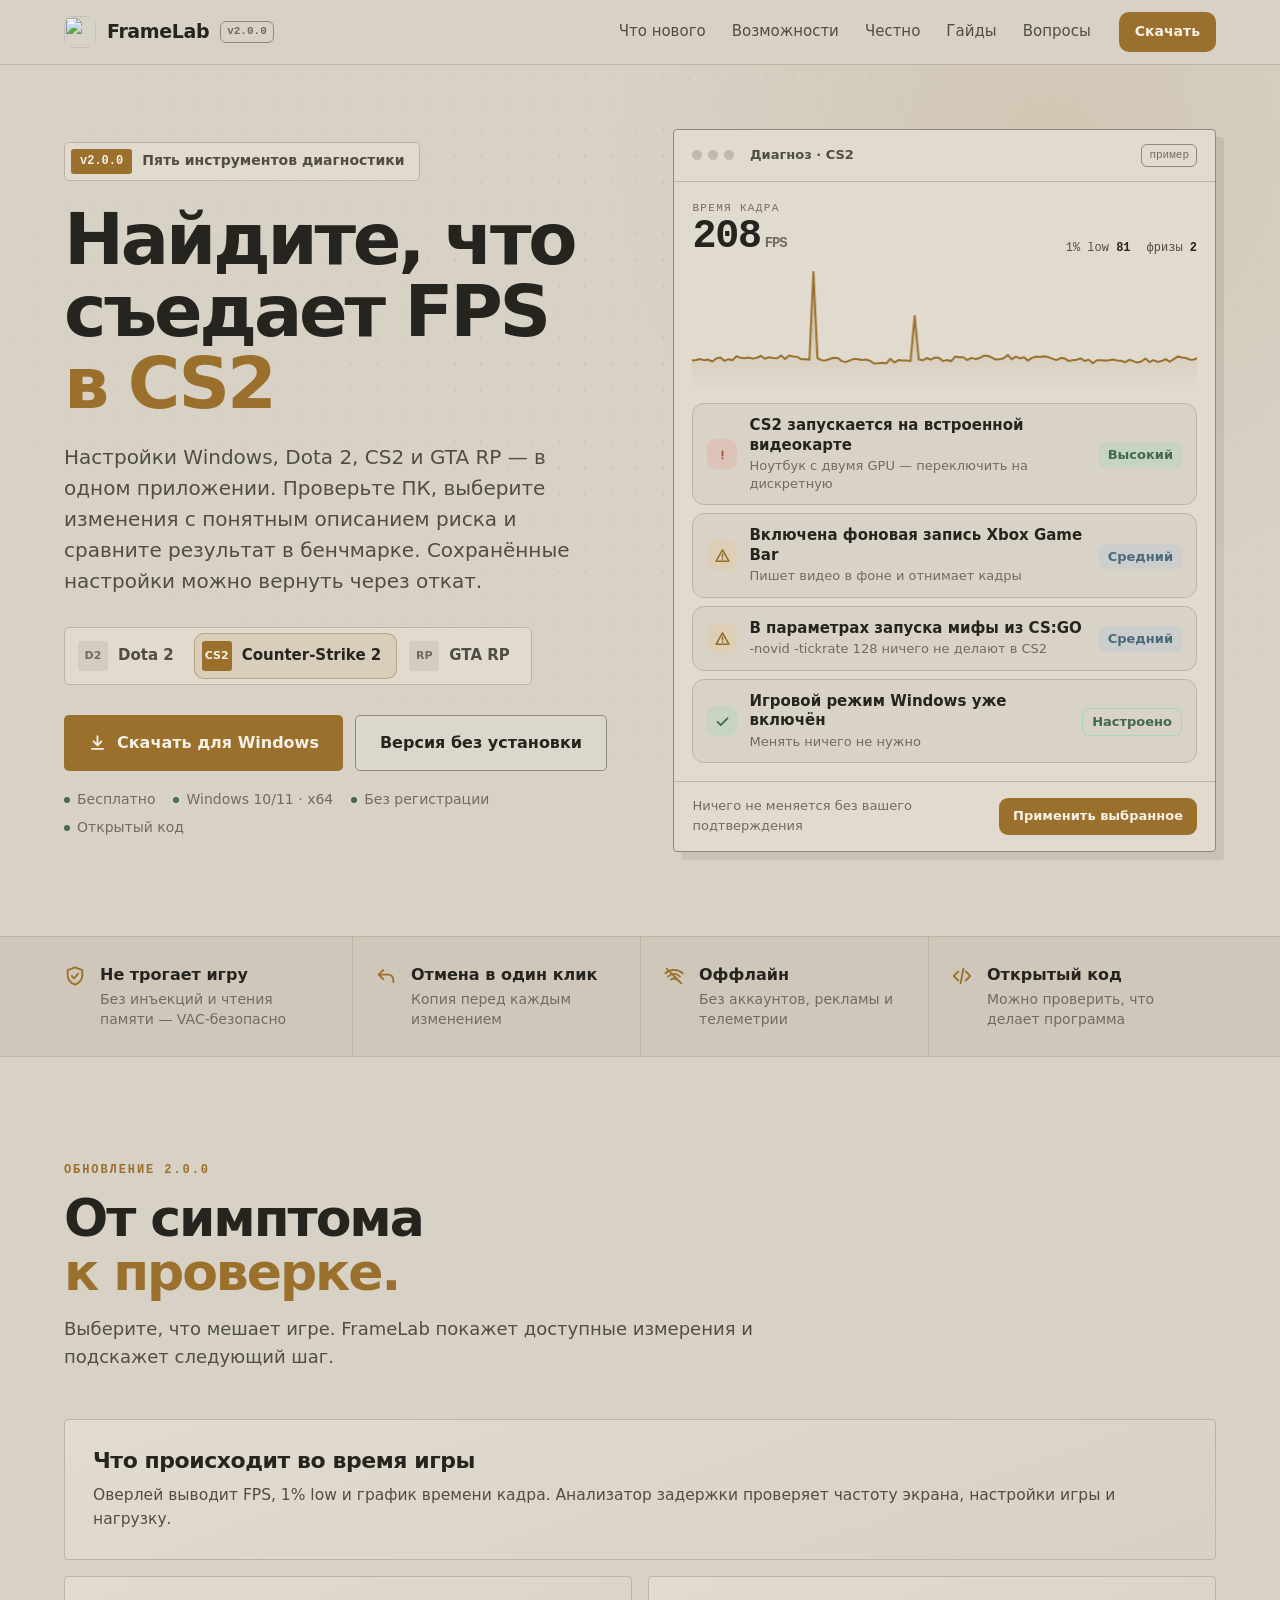
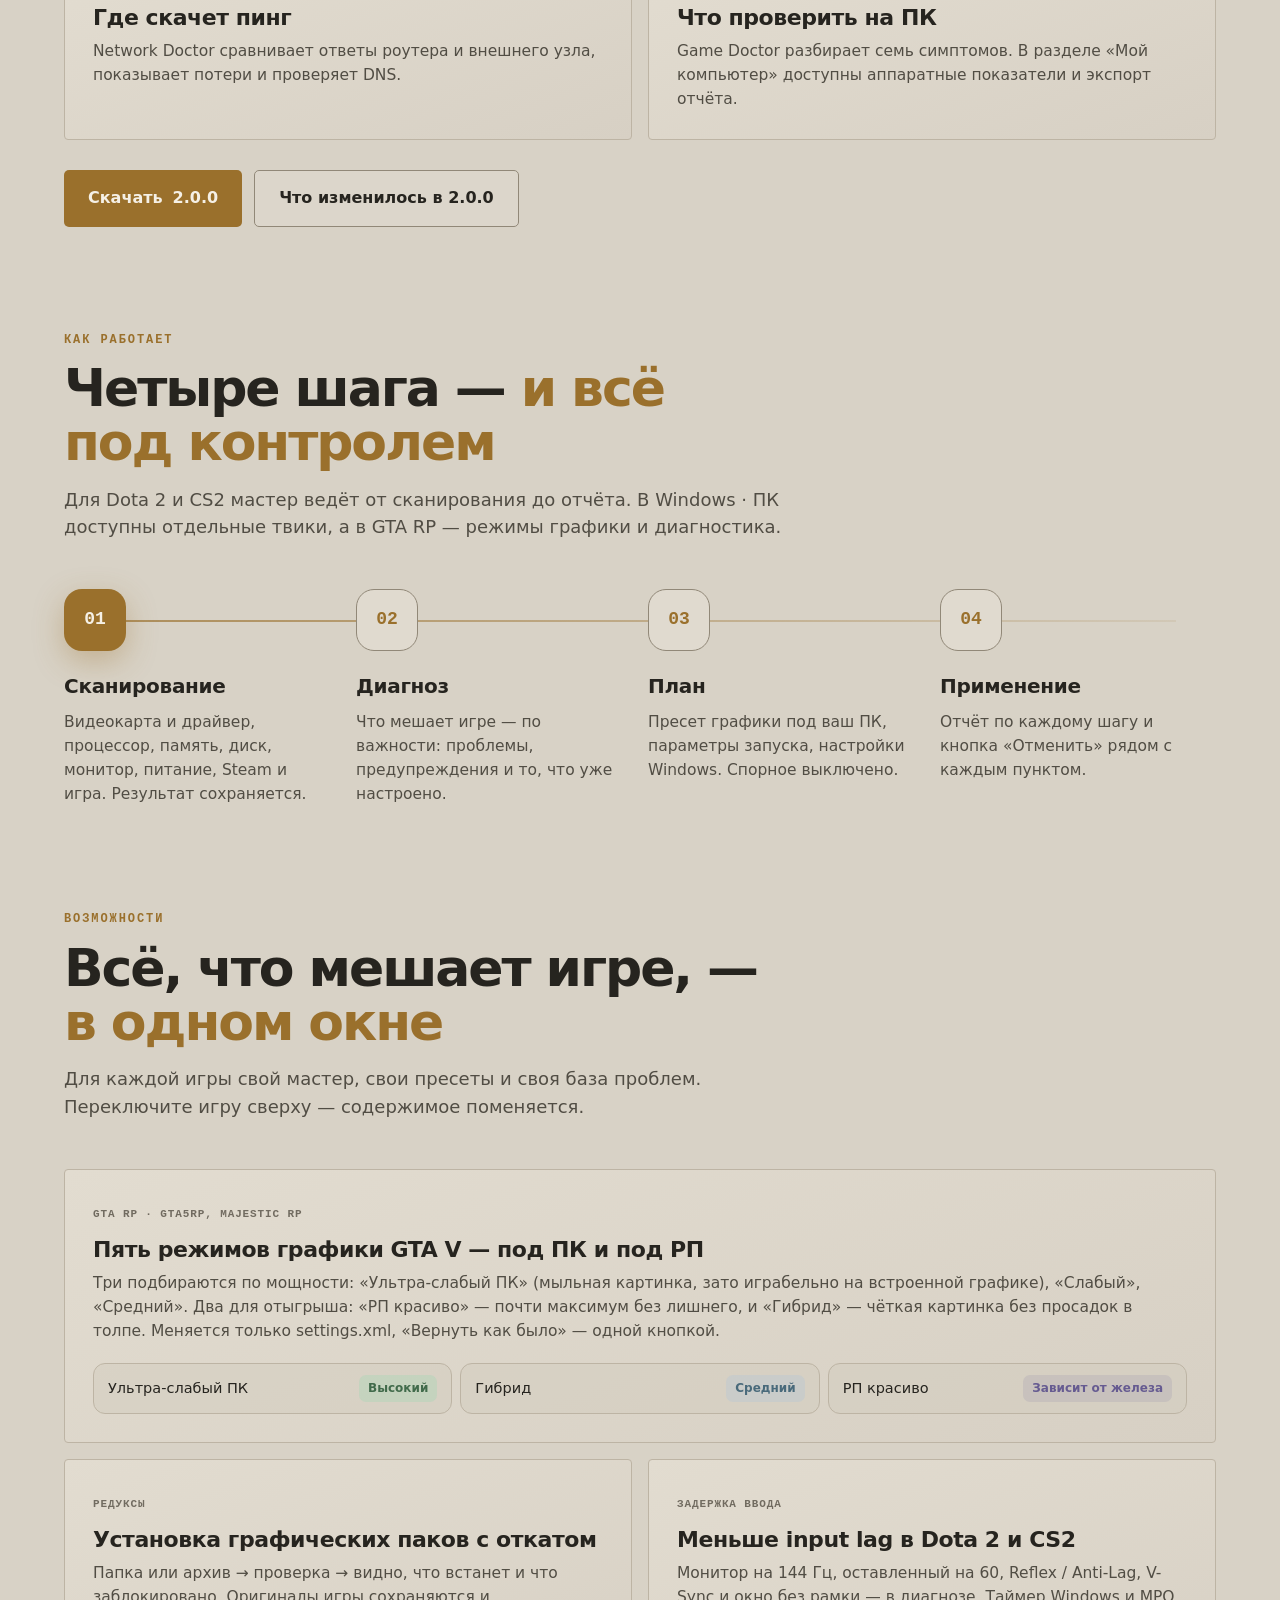
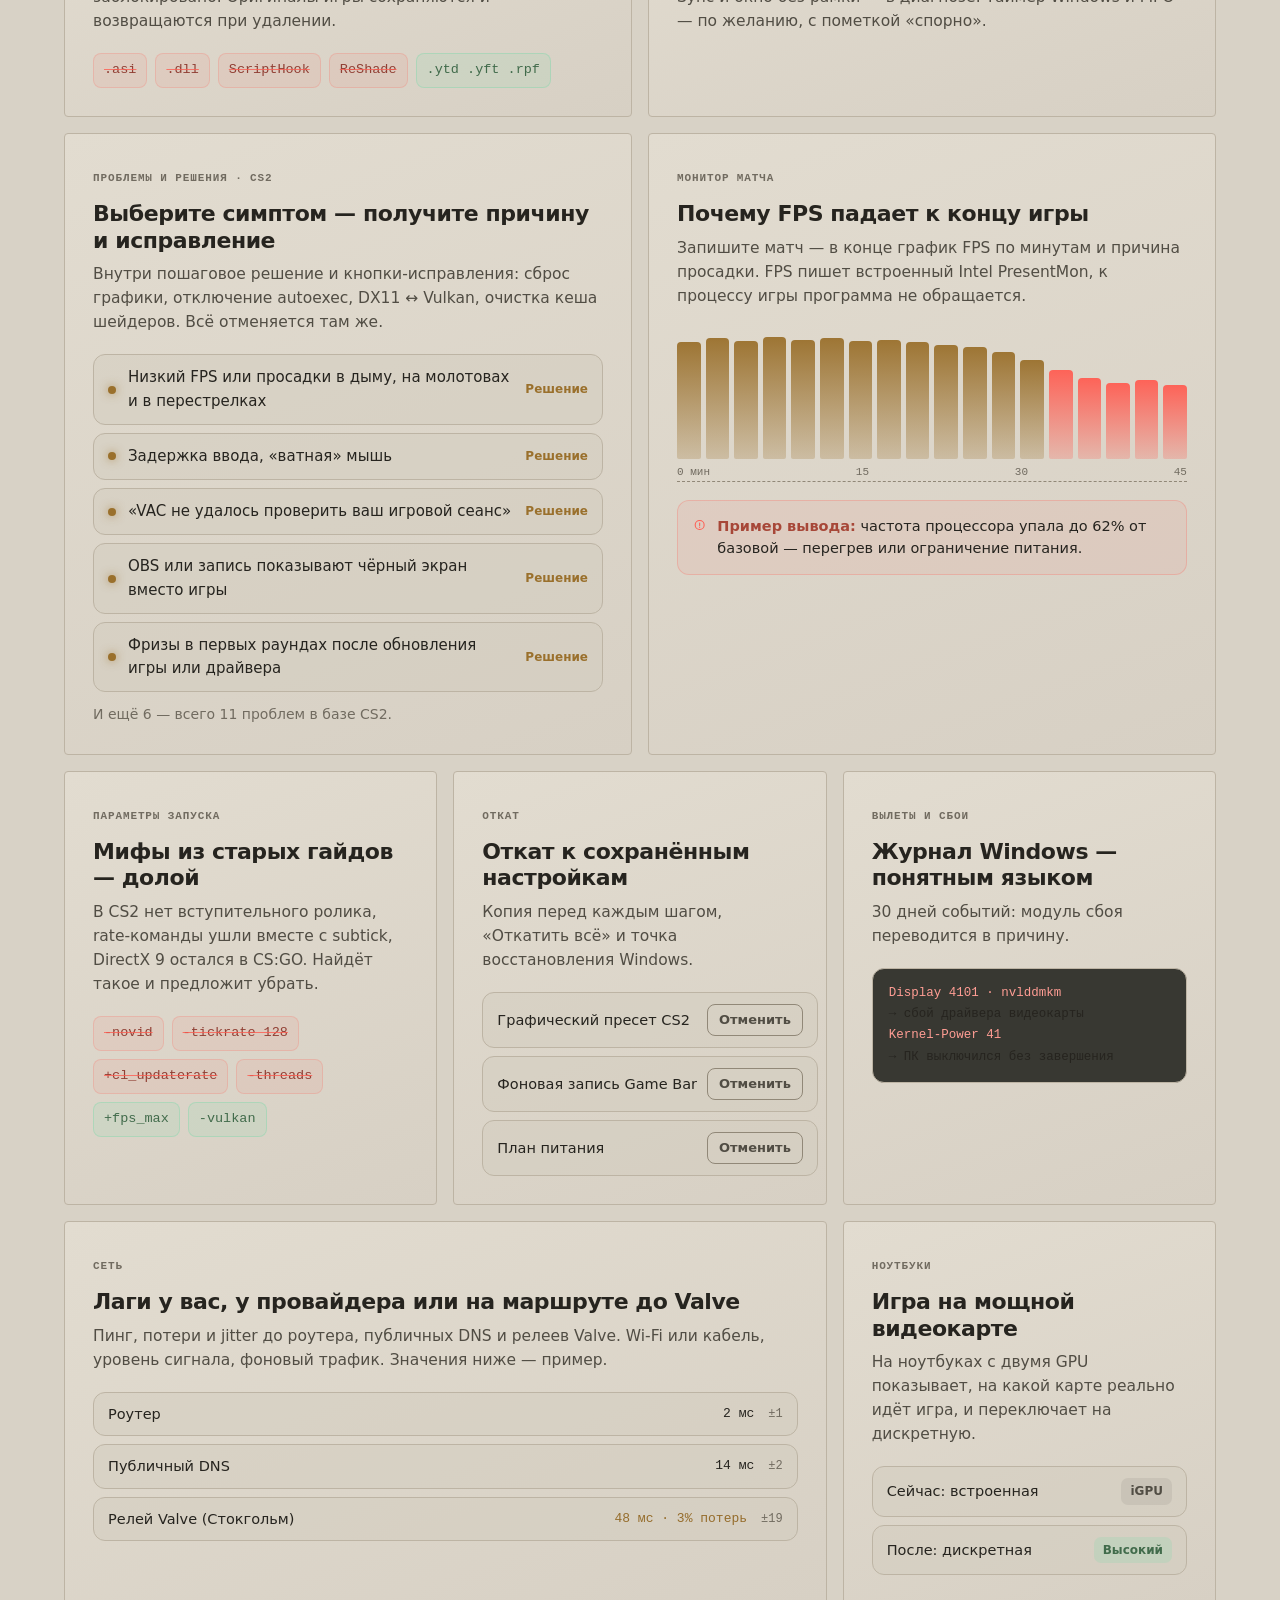
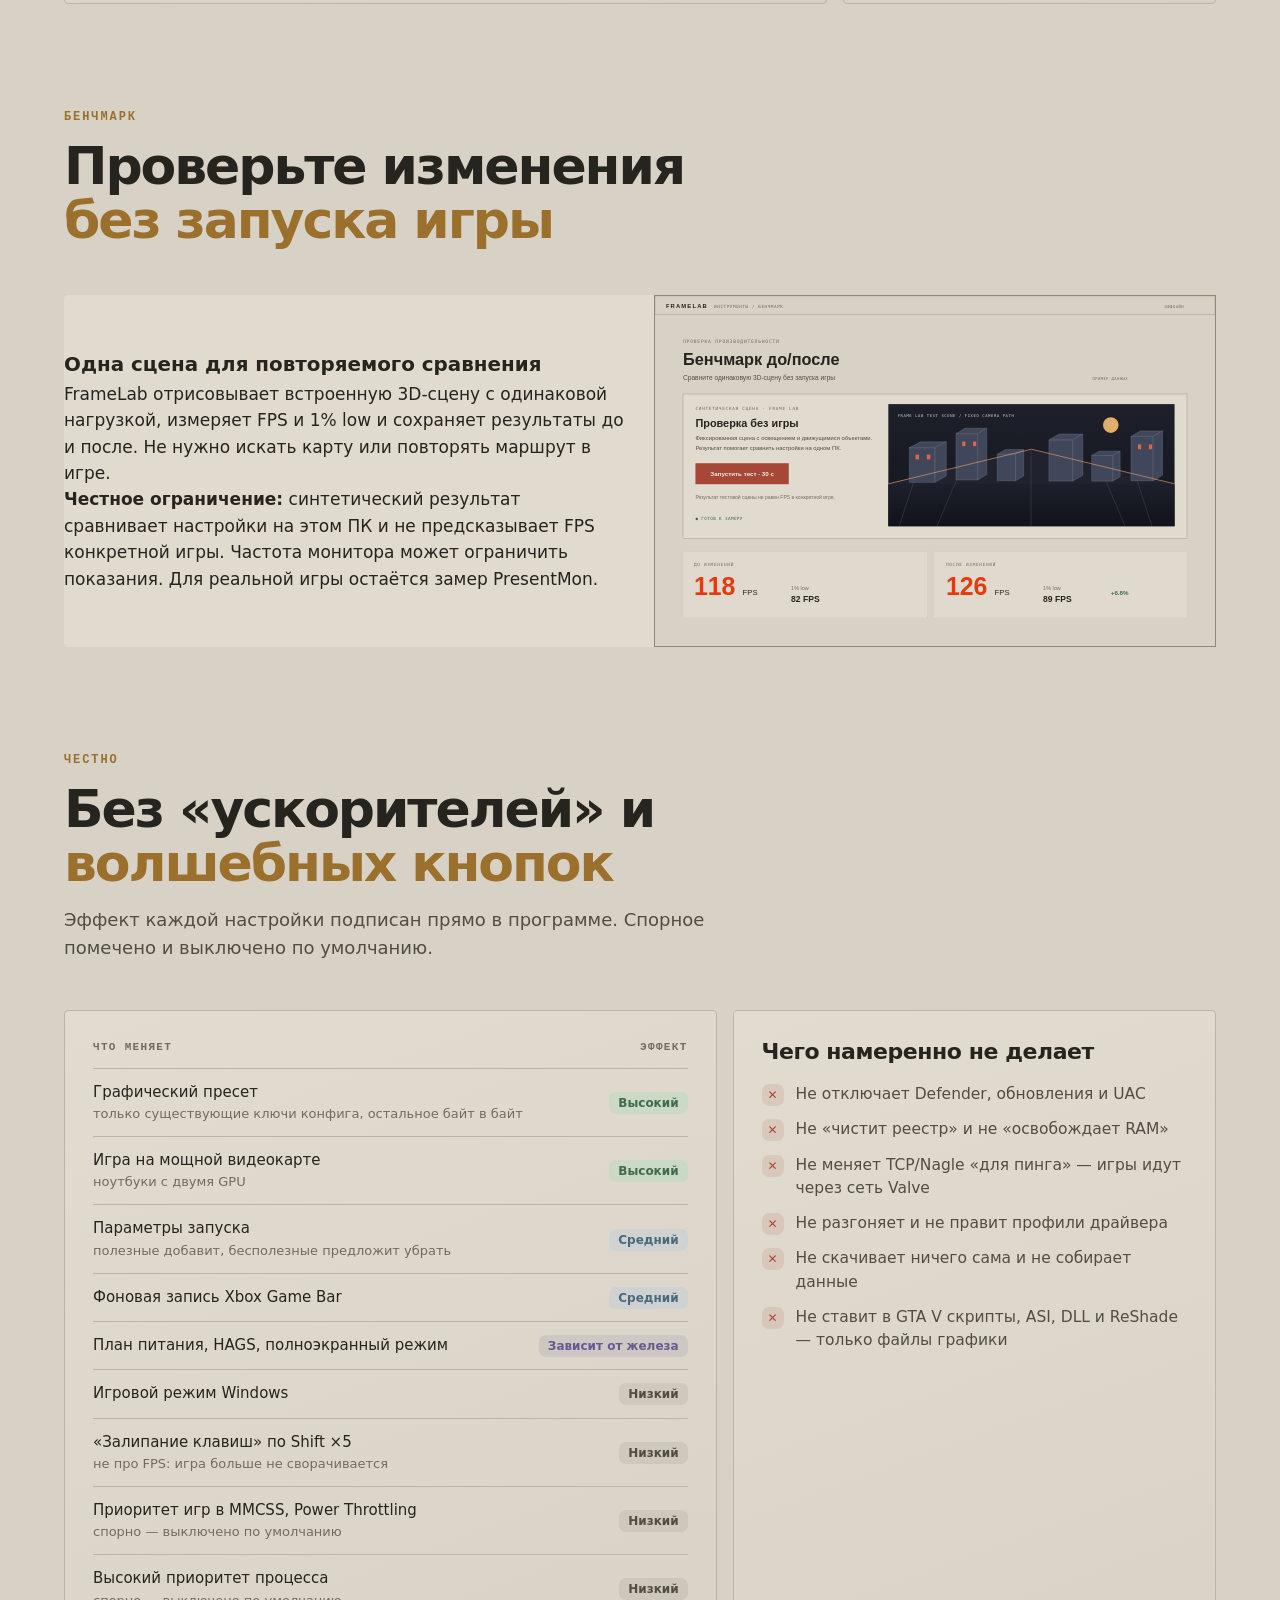
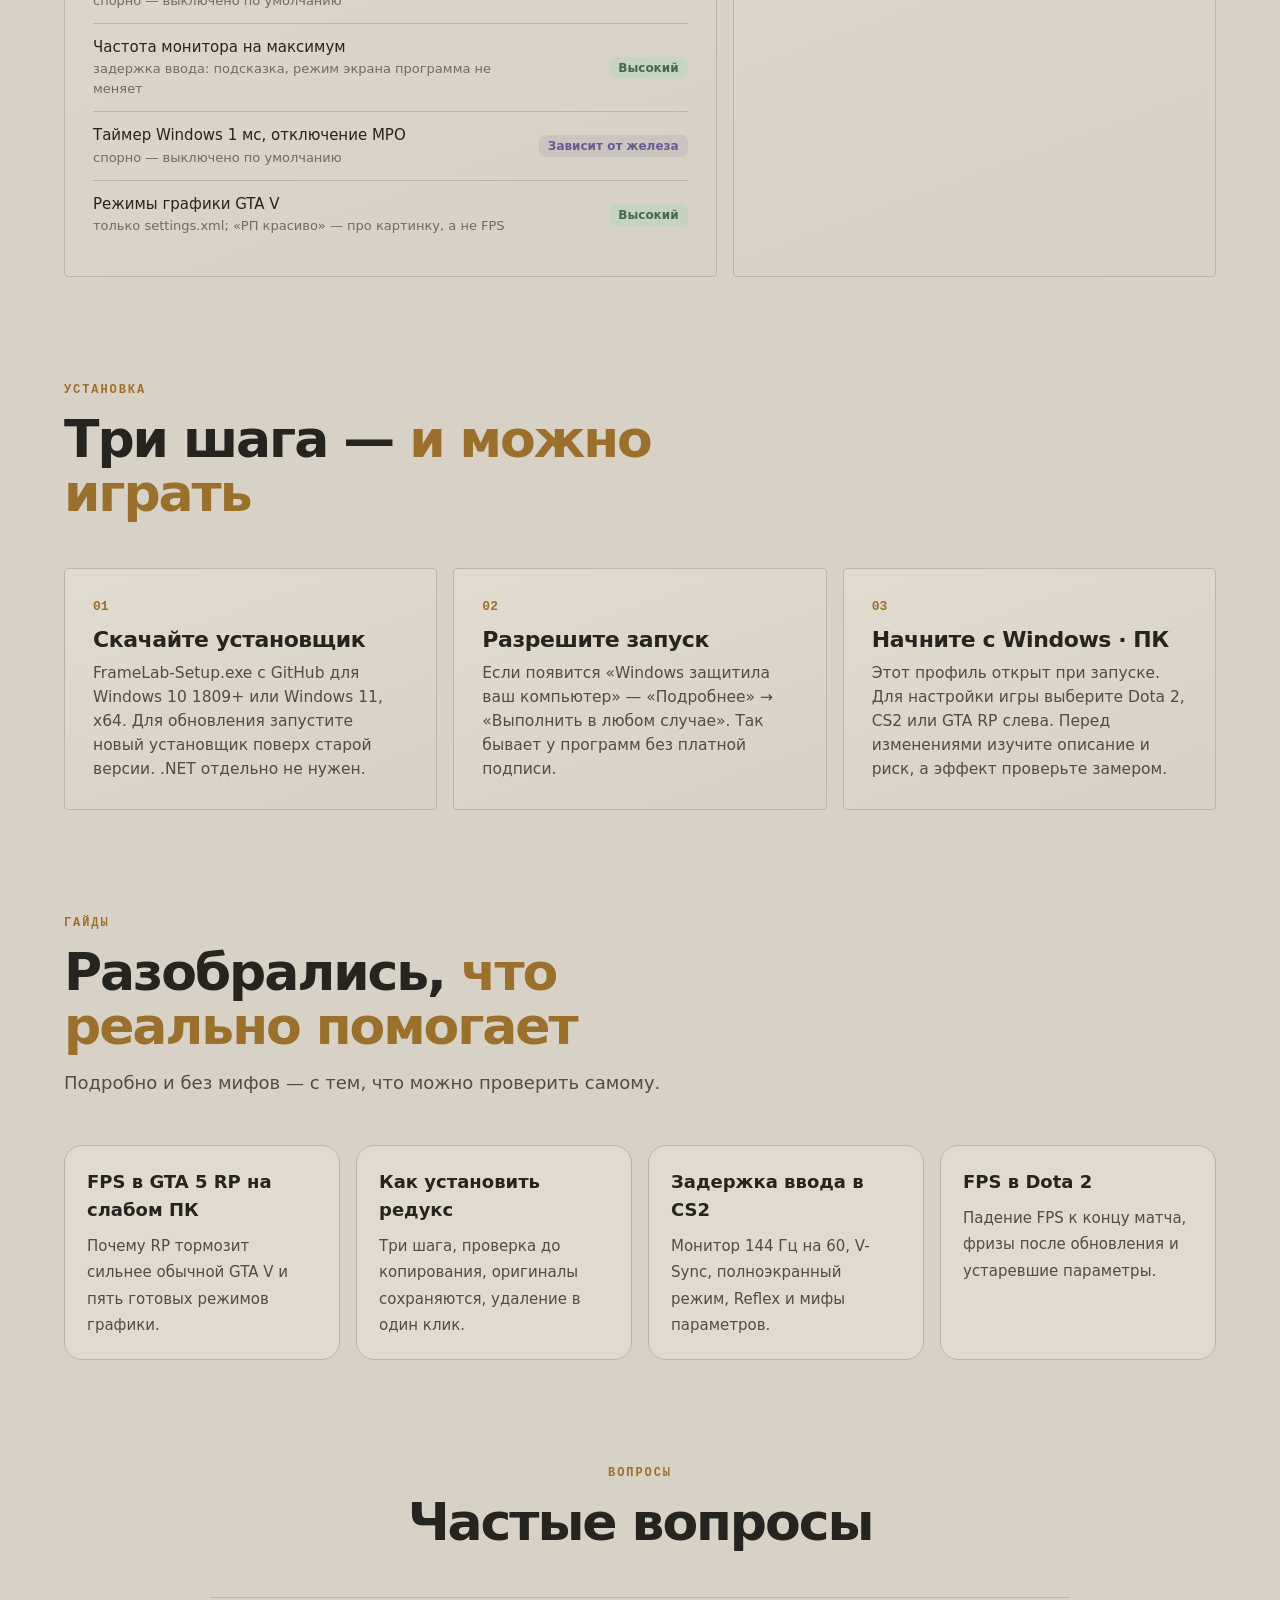
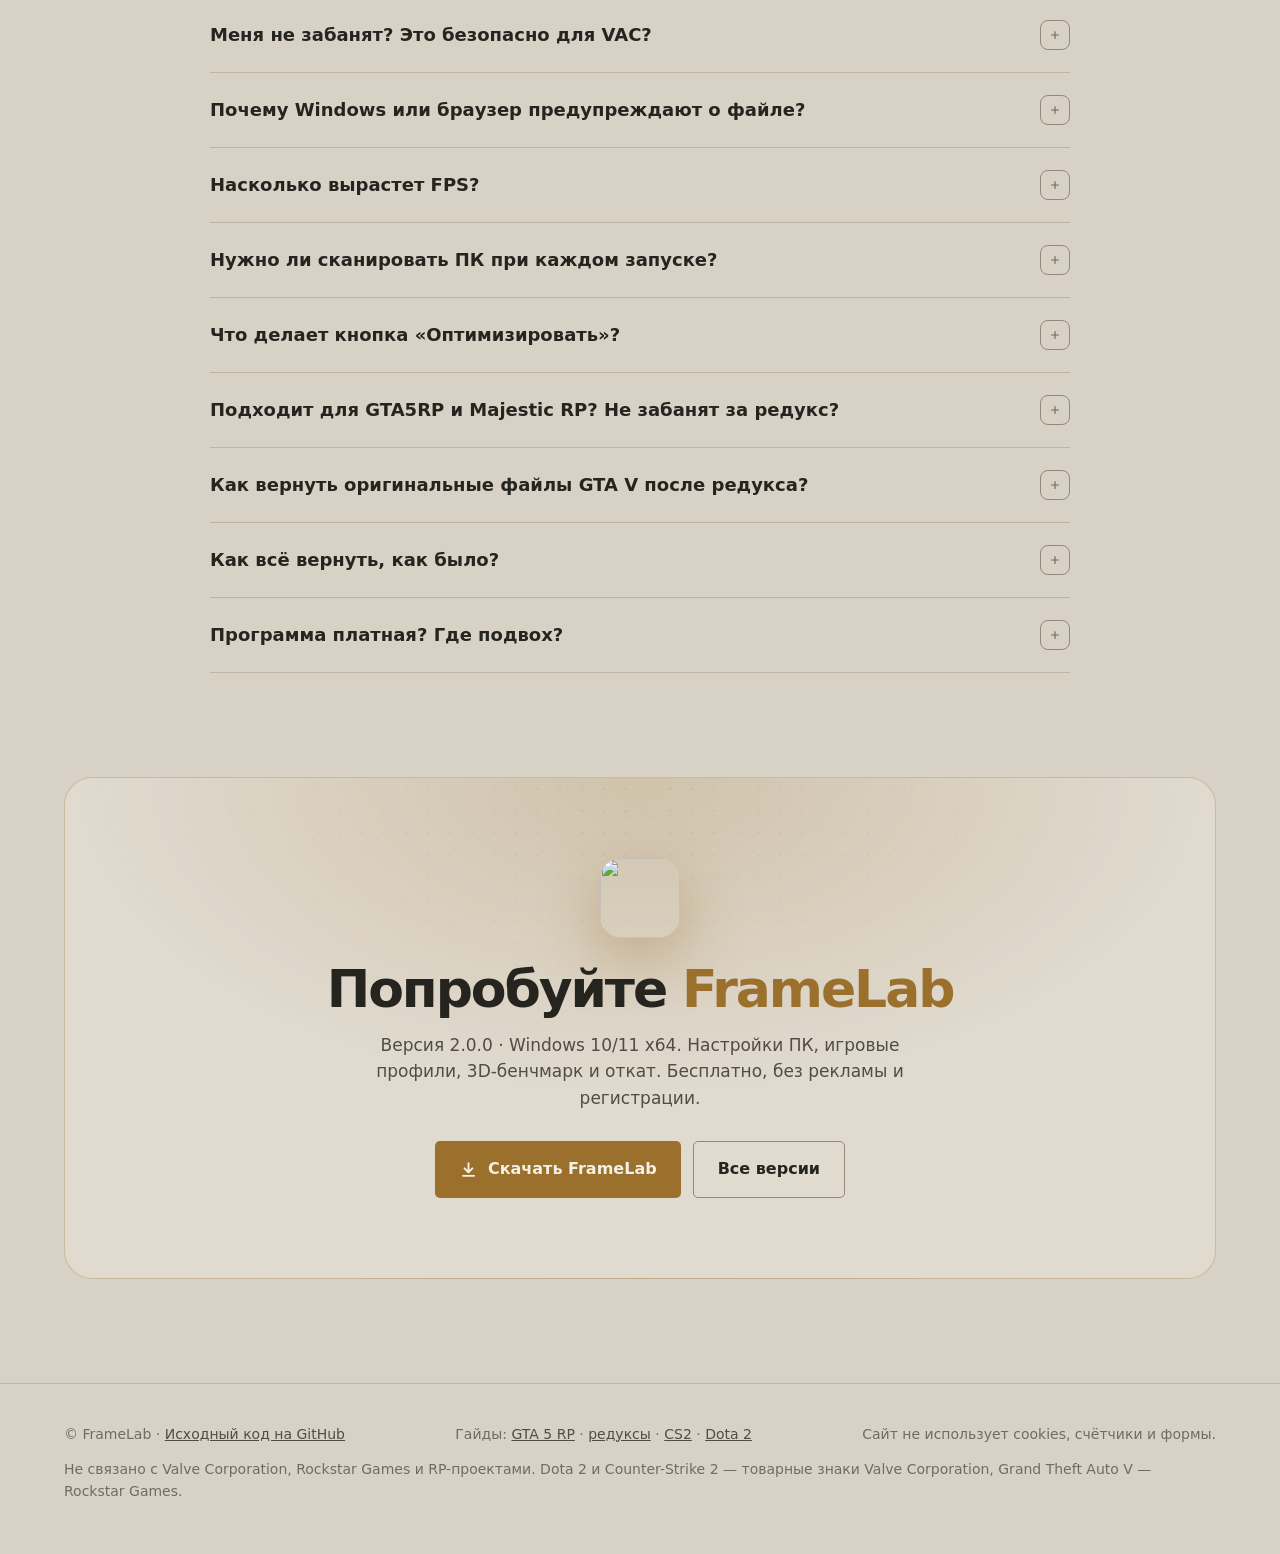
==== commit 28f98298: "Prepare FrameLab 2.0.0 release, website and diagnostics guide" ====
--- a/site/index.html
+++ b/site/index.html
@@ -18,7 +18,7 @@
 <link rel="canonical" href="https://derposd.github.io/FrameLab/">
 <meta name="theme-color" content="#d8d2c6">
 <link rel="icon" href="img/favicon.png">
-<script type="application/ld+json">{"@context": "https://schema.org", "@graph": [{"@type": "SoftwareApplication", "name": "FrameLab", "applicationCategory": "UtilitiesApplication", "operatingSystem": "Windows 10, Windows 11", "softwareVersion": "1.8.0", "inLanguage": "ru", "url": "https://derposd.github.io/FrameLab/", "downloadUrl": "https://github.com/Derposd/FrameLab/releases/latest/download/FrameLab-Setup.exe", "image": "https://derposd.github.io/FrameLab/img/og.jpg", "description": "Бесплатная программа для Windows 10/11 x64: настройки ПК, профили Dota 2, CS2 и GTA RP, синтетический 3D-бенчмарк и откат сохранённых настроек.", "offers": {"@type": "Offer", "price": "0", "priceCurrency": "RUB"}}, {"@type": "FAQPage", "mainEntity": [{"@type": "Question", "name": "Меня не забанят? Это безопасно для VAC?", "acceptedAnswer": {"@type": "Answer", "text": "Программа не вмешивается в процесс игры: не читает и не меняет её память, не встраивает свои модули. Она меняет только файлы настроек игры, параметры запуска в Steam и настройки Windows — то же самое, что можно сделать руками в меню."}}, {"@type": "Question", "name": "Почему Windows или браузер предупреждают о файле?", "acceptedAnswer": {"@type": "Answer", "text": "У программы нет платного сертификата подписи кода, поэтому SmartScreen показывает предупреждение для новых файлов. Скачивайте только по ссылкам с этой страницы — они ведут на официальную страницу релизов на GitHub."}}, {"@type": "Question", "name": "Насколько вырастет FPS?", "acceptedAnswer": {"@type": "Answer", "text": "Зависит от железа и от того, что было настроено раньше. Больше всего дают пресет графики, запуск на дискретной видеокарте в ноутбуках и отключение фоновой записи. Проверить эффект можно в «Мониторе матча»."}}, {"@type": "Question", "name": "Нужно ли сканировать ПК при каждом запуске?", "acceptedAnswer": {"@type": "Answer", "text": "Нет. С версии 1.2.1 результат сохраняется: при следующем запуске программа сразу показывает диагноз, а Steam, игры и настройки Windows перепроверяет за секунду. Полное сканирование повторится само, если сменилась видеокарта, драйвер или процессор."}}, {"@type": "Question", "name": "Что делает кнопка «Оптимизировать»?", "acceptedAnswer": {"@type": "Answer", "text": "Применяет для всех установленных игр только то, что мастер выбрал бы сам: рекомендованные для вашего ПК настройки без спорных пунктов и без перезагрузки. Перед применением показывает список, после — отчёт и кнопку «Отменить всё». Программы не закрываются, ничего не удаляется и не разгоняется."}}, {"@type": "Question", "name": "Подходит для GTA5RP и Majestic RP? Не забанят за редукс?", "acceptedAnswer": {"@type": "Answer", "text": "Режимы графики меняют только settings.xml — то же, что меню настроек игры, поэтому работают на любом RP-сервере. Менеджер редуксов ставит только файлы графики и никогда не ставит код (скрипты, ASI, DLL, ReShade). Но правила модов у каждого проекта свои: паки, убирающие объекты, делающие текстуры прозрачными или дающие другое преимущество, считаются читом. Прочитайте правила проекта перед установкой."}}, {"@type": "Question", "name": "Как вернуть оригинальные файлы GTA V после редукса?", "acceptedAnswer": {"@type": "Answer", "text": "На вкладке «Редуксы» нажмите «Удалить (вернуть оригиналы)». Заменённые файлы игры при установке переносятся в папку .framelab внутри GTA V и возвращаются на место. Прерванная установка откатывается там же."}}, {"@type": "Question", "name": "Как всё вернуть, как было?", "acceptedAnswer": {"@type": "Answer", "text": "Рядом с каждым изменением есть кнопка «Отменить», а на вкладке «Откат» — «Откатить всё». Копии хранятся в %LOCALAPPDATA%\\Dota2Optimizer и не удаляются вместе с программой."}}, {"@type": "Question", "name": "Программа платная? Где подвох?", "acceptedAnswer": {"@type": "Answer", "text": "Бесплатно, без рекламы и регистрации. Код открыт на GitHub — можно проверить, что программа делает."}}]}]}</script>
+<script type="application/ld+json">{"@context": "https://schema.org", "@graph": [{"@type": "SoftwareApplication", "name": "FrameLab", "applicationCategory": "UtilitiesApplication", "operatingSystem": "Windows 10, Windows 11", "softwareVersion": "2.0.0", "inLanguage": "ru", "url": "https://derposd.github.io/FrameLab/", "downloadUrl": "https://github.com/Derposd/FrameLab/releases/latest/download/FrameLab-Setup.exe", "image": "https://derposd.github.io/FrameLab/img/og.jpg", "description": "Бесплатная программа для Windows 10/11 x64: настройки ПК, профили Dota 2, CS2 и GTA RP, синтетический 3D-бенчмарк и откат сохранённых настроек.", "offers": {"@type": "Offer", "price": "0", "priceCurrency": "RUB"}}, {"@type": "FAQPage", "mainEntity": [{"@type": "Question", "name": "Меня не забанят? Это безопасно для VAC?", "acceptedAnswer": {"@type": "Answer", "text": "Программа не вмешивается в процесс игры: не читает и не меняет её память, не встраивает свои модули. Она меняет только файлы настроек игры, параметры запуска в Steam и настройки Windows — то же самое, что можно сделать руками в меню."}}, {"@type": "Question", "name": "Почему Windows или браузер предупреждают о файле?", "acceptedAnswer": {"@type": "Answer", "text": "У программы нет платного сертификата подписи кода, поэтому SmartScreen показывает предупреждение для новых файлов. Скачивайте только по ссылкам с этой страницы — они ведут на официальную страницу релизов на GitHub."}}, {"@type": "Question", "name": "Насколько вырастет FPS?", "acceptedAnswer": {"@type": "Answer", "text": "Зависит от железа и от того, что было настроено раньше. Больше всего дают пресет графики, запуск на дискретной видеокарте в ноутбуках и отключение фоновой записи. Проверить эффект можно в «Мониторе матча»."}}, {"@type": "Question", "name": "Нужно ли сканировать ПК при каждом запуске?", "acceptedAnswer": {"@type": "Answer", "text": "Нет. С версии 1.2.1 результат сохраняется: при следующем запуске программа сразу показывает диагноз, а Steam, игры и настройки Windows перепроверяет за секунду. Полное сканирование повторится само, если сменилась видеокарта, драйвер или процессор."}}, {"@type": "Question", "name": "Что делает кнопка «Оптимизировать»?", "acceptedAnswer": {"@type": "Answer", "text": "Применяет для всех установленных игр только то, что мастер выбрал бы сам: рекомендованные для вашего ПК настройки без спорных пунктов и без перезагрузки. Перед применением показывает список, после — отчёт и кнопку «Отменить всё». Программы не закрываются, ничего не удаляется и не разгоняется."}}, {"@type": "Question", "name": "Подходит для GTA5RP и Majestic RP? Не забанят за редукс?", "acceptedAnswer": {"@type": "Answer", "text": "Режимы графики меняют только settings.xml — то же, что меню настроек игры, поэтому работают на любом RP-сервере. Менеджер редуксов ставит только файлы графики и никогда не ставит код (скрипты, ASI, DLL, ReShade). Но правила модов у каждого проекта свои: паки, убирающие объекты, делающие текстуры прозрачными или дающие другое преимущество, считаются читом. Прочитайте правила проекта перед установкой."}}, {"@type": "Question", "name": "Как вернуть оригинальные файлы GTA V после редукса?", "acceptedAnswer": {"@type": "Answer", "text": "На вкладке «Редуксы» нажмите «Удалить (вернуть оригиналы)». Заменённые файлы игры при установке переносятся в папку .framelab внутри GTA V и возвращаются на место. Прерванная установка откатывается там же."}}, {"@type": "Question", "name": "Как всё вернуть, как было?", "acceptedAnswer": {"@type": "Answer", "text": "Рядом с каждым изменением есть кнопка «Отменить», а на вкладке «Откат» — «Откатить всё». Копии хранятся в %LOCALAPPDATA%\\Dota2Optimizer и не удаляются вместе с программой."}}, {"@type": "Question", "name": "Программа платная? Где подвох?", "acceptedAnswer": {"@type": "Answer", "text": "Бесплатно, без рекламы и регистрации. Код открыт на GitHub — можно проверить, что программа делает."}}]}]}</script>
 <!-- No analytics, no cookies, no third-party fonts: the page only loads files from this site. -->
 <style>
   :root {
@@ -374,7 +374,7 @@
 
 <nav>
   <div class="wrap">
-    <a class="brand" href="#"><img src="img/logo.png" alt="">FrameLab<small class="ver-tag">v<span class="ver">1.8.0</span></small></a>
+    <a class="brand" href="#"><img src="img/logo.png" alt="">FrameLab<small class="ver-tag">v<span class="ver">2.0.0</span></small></a>
     <div class="links"><a href="#whats-new">Что нового</a><a href="#features">Возможности</a><a href="#honest">Честно</a><a href="#guides">Гайды</a><a href="#faq">Вопросы</a></div>
     <a class="btn btn-primary" href="https://github.com/Derposd/FrameLab/releases/latest/download/FrameLab-Setup.exe">Скачать</a>
   </div>
@@ -383,7 +383,7 @@
 <header class="hero">
   <div class="wrap">
     <div>
-      <a class="pill" href="https://github.com/Derposd/FrameLab/releases/latest"><b>v<span class="ver">1.8.0</span></b><span class="ver-note">FrameLab Arena — новая ночная сцена</span></a>
+      <a class="pill" href="https://github.com/Derposd/FrameLab/releases/latest"><b>v<span class="ver">2.0.0</span></b><span class="ver-note">Пять инструментов диагностики</span></a>
       <h1>Найдите, что съедает FPS <span class="acc" data-g-name>в CS2</span></h1>
       <p class="lead">Настройки Windows, Dota 2, CS2 и GTA RP — в одном приложении. Проверьте ПК, выберите изменения с понятным описанием риска и сравните результат в бенчмарке. Сохранённые настройки можно вернуть через откат.</p>
       <div class="switch" role="group" aria-label="Игра">
@@ -426,14 +426,13 @@
 
 <section id="whats-new">
   <div class="wrap">
-    <div class="head rv"><div class="k">Обновление <span class="ver">1.8.0</span></div><h2>Свои настройки.<br><span class="acc">Результат перед глазами.</span></h2>
-      <p>FrameLab 1.8.0: личные профили, новая сцена Arena, карточка результата и понятный первый запуск.</p></div>
+    <div class="head rv"><div class="k">Обновление <span class="ver">2.0.0</span></div><h2>От симптома<br><span class="acc">к проверке.</span></h2><p>Выберите, что мешает игре. FrameLab покажет доступные измерения и подскажет следующий шаг.</p></div>
     <div class="bento">
-      <article class="tile w6 rv"><span class="tg">01 · FrameLab Arena</span><h3>Ночной город. Один маршрут. Два замера.</h3><p>Неон, дождь и движущийся транспорт. Три секунды прогрева и 30 секунд одинакового пролёта камеры. Сравните результаты до и после при одном размере сцены, затем сохраните карточку в PNG для поста или истории.</p></article>
-      <article class="tile w3 rv"><span class="tg">02 · Мои профили</span><h3>Один ПК. Разные задачи.</h3><p>«Играю», «Стримлю», «Тихий ноутбук» и собственные наборы твиков Windows. Перед переключением виден список действий. Исходные значения возвращаются из сохранённых копий FrameLab.</p></article>
-      <article class="tile w3 rv"><span class="tg">03 · Первый запуск</span><h3>Начните со своей цели</h3><p>Убрать рывки, проверить отзывчивость или настроить слабый ПК. Выбор открывает нужный раздел и ничего не применяет автоматически. Четыре профиля всегда остаются слева.</p></article>
-    </div>
-    <div class="cta-row rv"><a class="btn btn-primary" href="https://github.com/Derposd/FrameLab/releases/latest/download/FrameLab-Setup.exe">Скачать <span class="ver">1.8.0</span></a><a class="btn btn-ghost" href="https://github.com/Derposd/FrameLab/releases/tag/v1.8.0">Что изменилось в 1.8.0</a></div>
+      <article class="tile w6 rv"><h3>Что происходит во время игры</h3><p>Оверлей выводит FPS, 1% low и график времени кадра. Анализатор задержки проверяет частоту экрана, настройки игры и нагрузку.</p></article>
+      <article class="tile w3 rv"><h3>Где скачет пинг</h3><p>Network Doctor сравнивает ответы роутера и внешнего узла, показывает потери и проверяет DNS.</p></article>
+      <article class="tile w3 rv"><h3>Что проверить на ПК</h3><p>Game Doctor разбирает семь симптомов. В разделе «Мой компьютер» доступны аппаратные показатели и экспорт отчёта.</p></article>
+    </div>
+    <div class="cta-row rv"><a class="btn btn-primary" href="https://github.com/Derposd/FrameLab/releases/latest/download/FrameLab-Setup.exe">Скачать <span class="ver">2.0.0</span></a><a class="btn btn-ghost" href="https://github.com/Derposd/FrameLab/releases/tag/v2.0.0">Что изменилось в 2.0.0</a></div>
   </div>
 </section>
 
@@ -638,7 +637,7 @@
     <div class="final rv">
       <img src="img/logo.png" alt="">
       <h2>Попробуйте <span class="acc">FrameLab</span></h2>
-      <p>Версия <span class="ver">1.8.0</span> · Windows 10/11 x64. Настройки ПК, игровые профили, 3D-бенчмарк и откат. Бесплатно, без рекламы и регистрации.</p>
+      <p>Версия <span class="ver">2.0.0</span> · Windows 10/11 x64. Настройки ПК, игровые профили, 3D-бенчмарк и откат. Бесплатно, без рекламы и регистрации.</p>
       <div class="cta-row"><a class="btn btn-primary" href="https://github.com/Derposd/FrameLab/releases/latest/download/FrameLab-Setup.exe">
         <svg viewBox="0 0 24 24" fill="none" stroke="currentColor" stroke-width="2.4" stroke-linecap="round" stroke-linejoin="round"><path d="M12 4v11M7 10.5l5 5 5-5M5 20h14"/></svg>
         Скачать FrameLab</a><a class="btn btn-ghost" href="https://github.com/Derposd/FrameLab/releases">Все версии</a></div>
